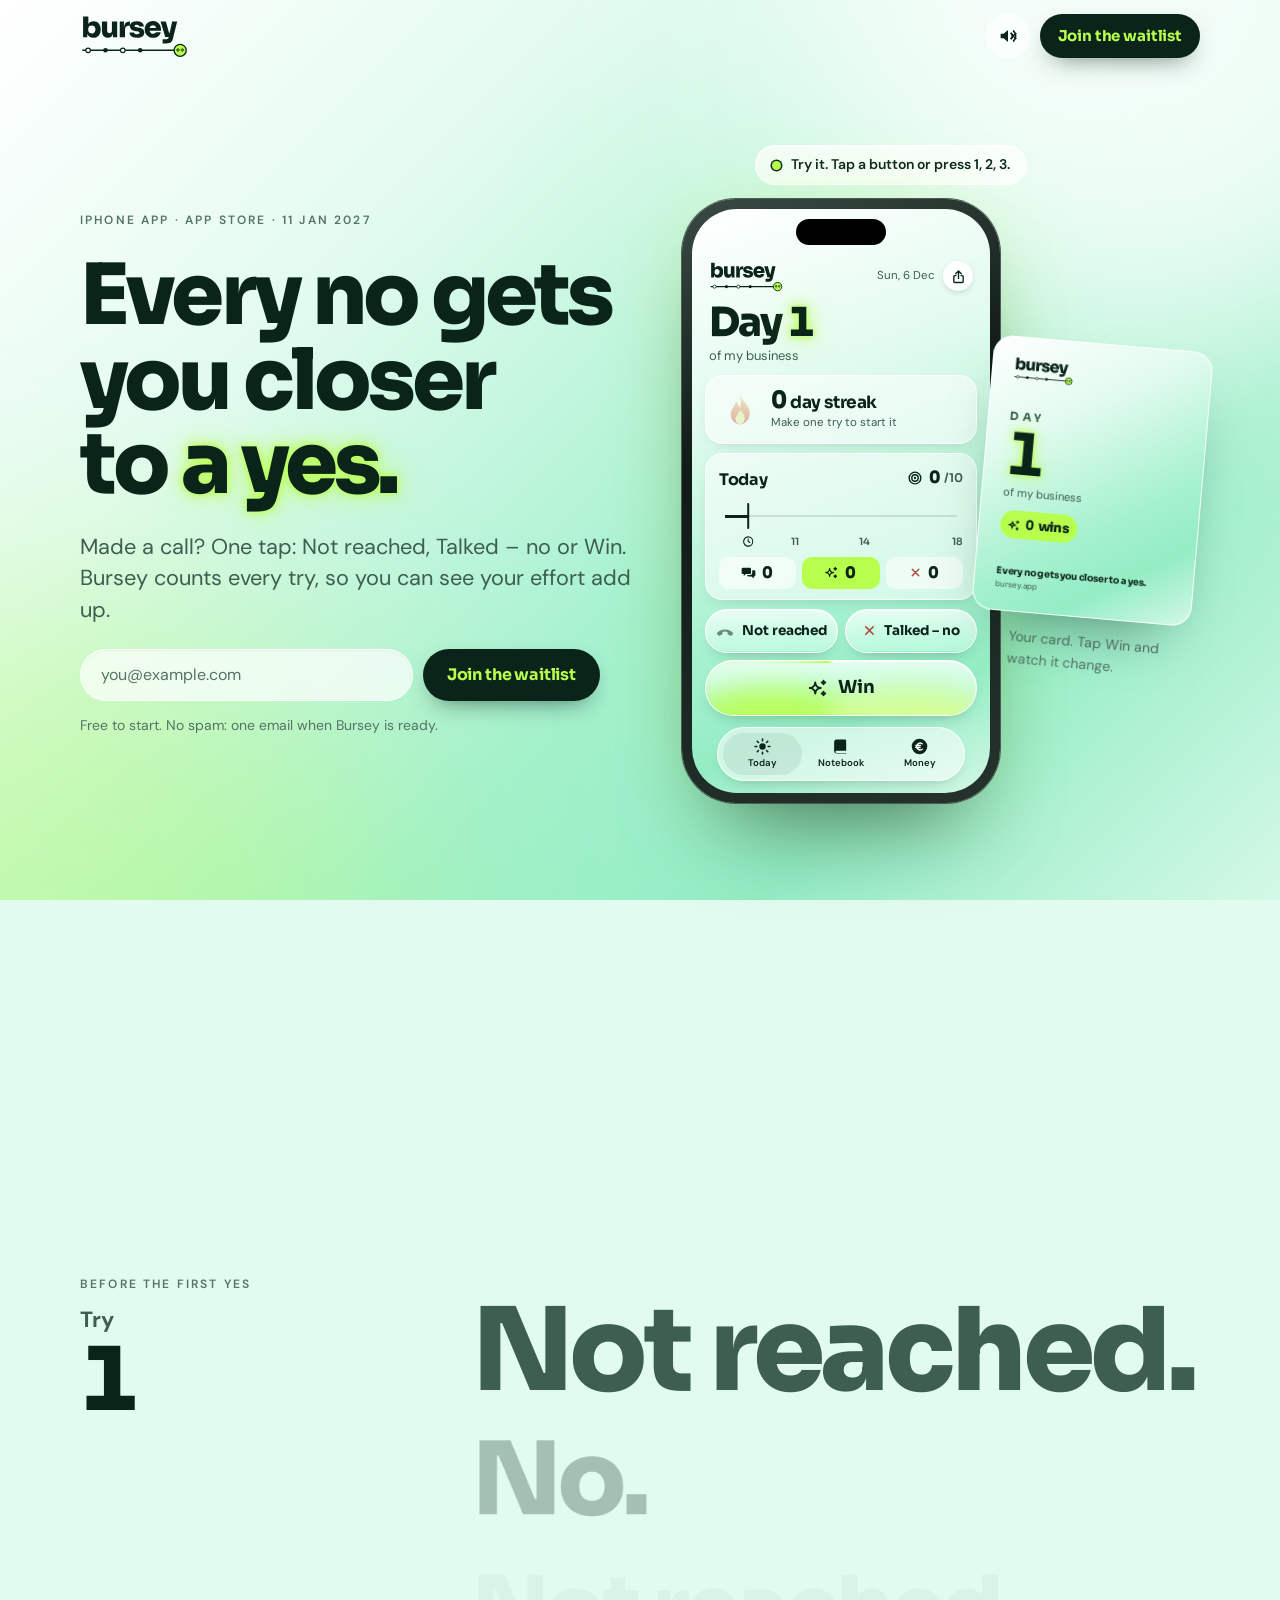
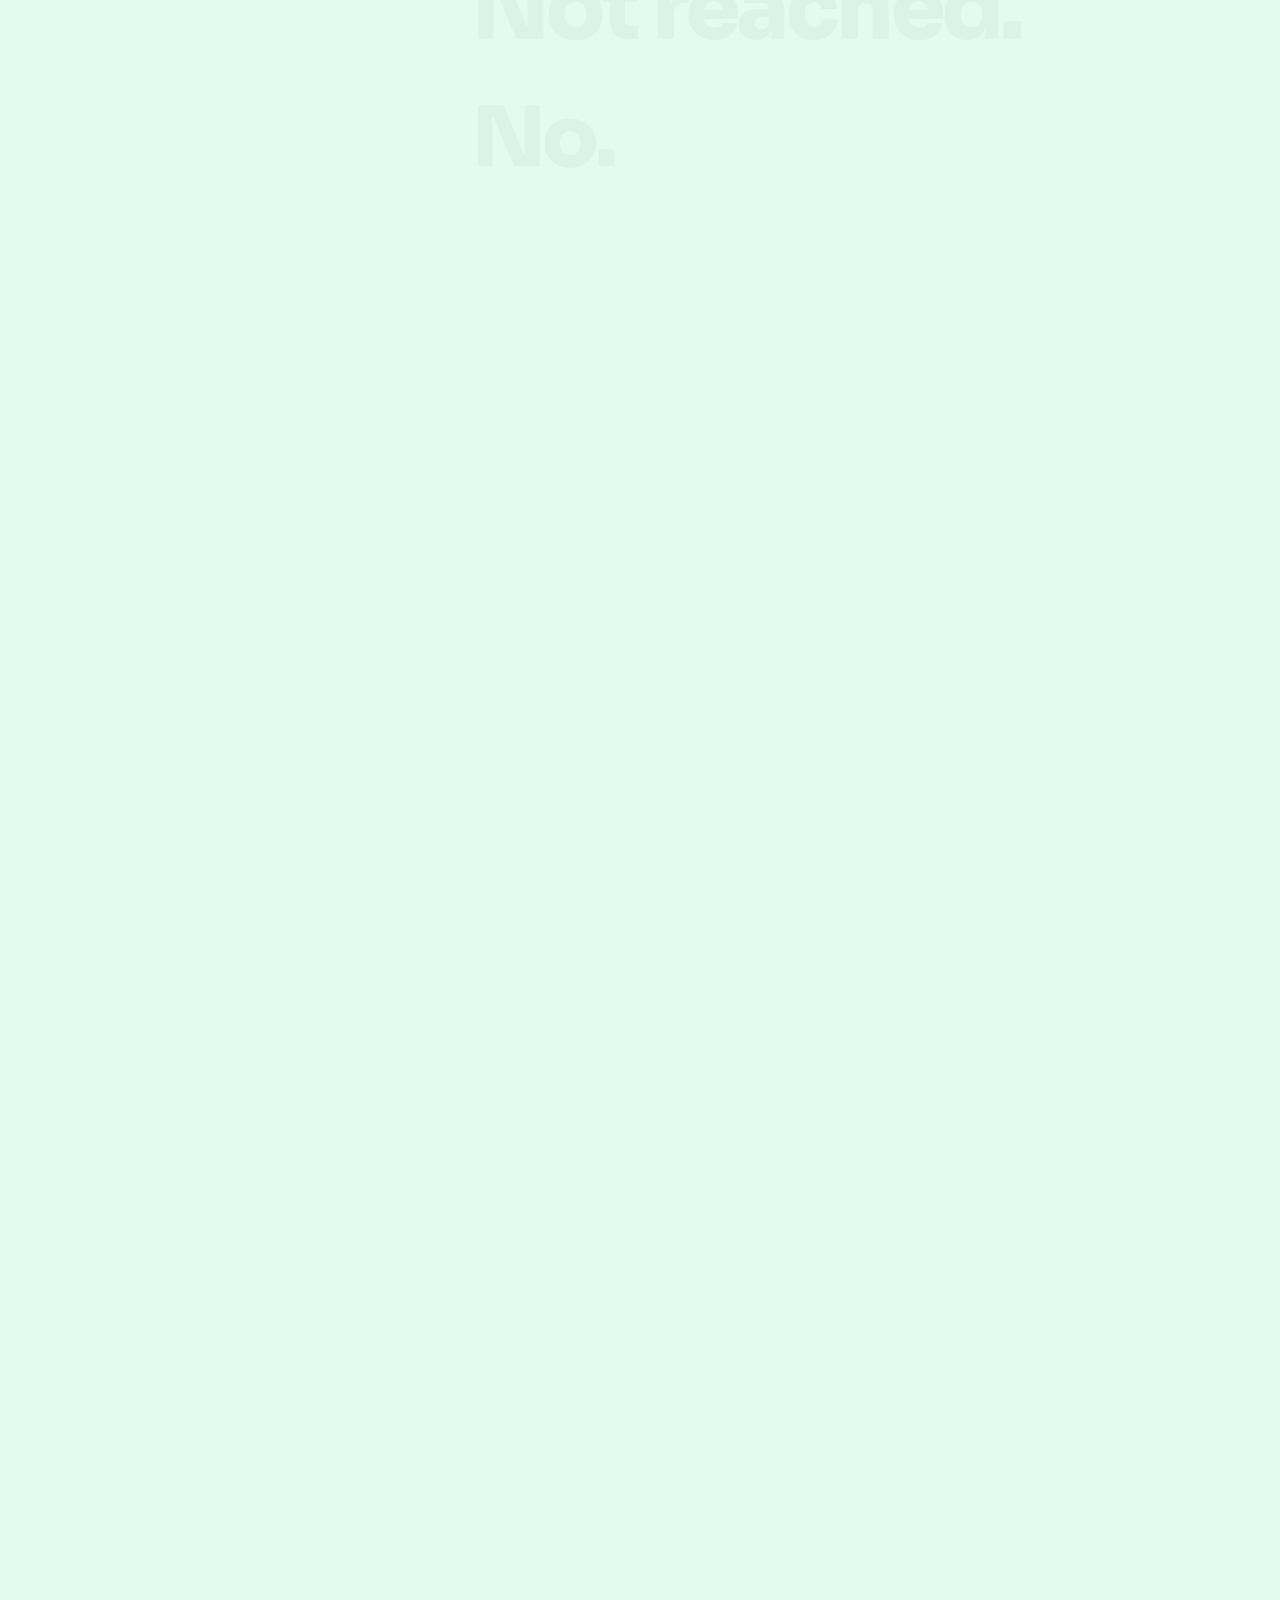
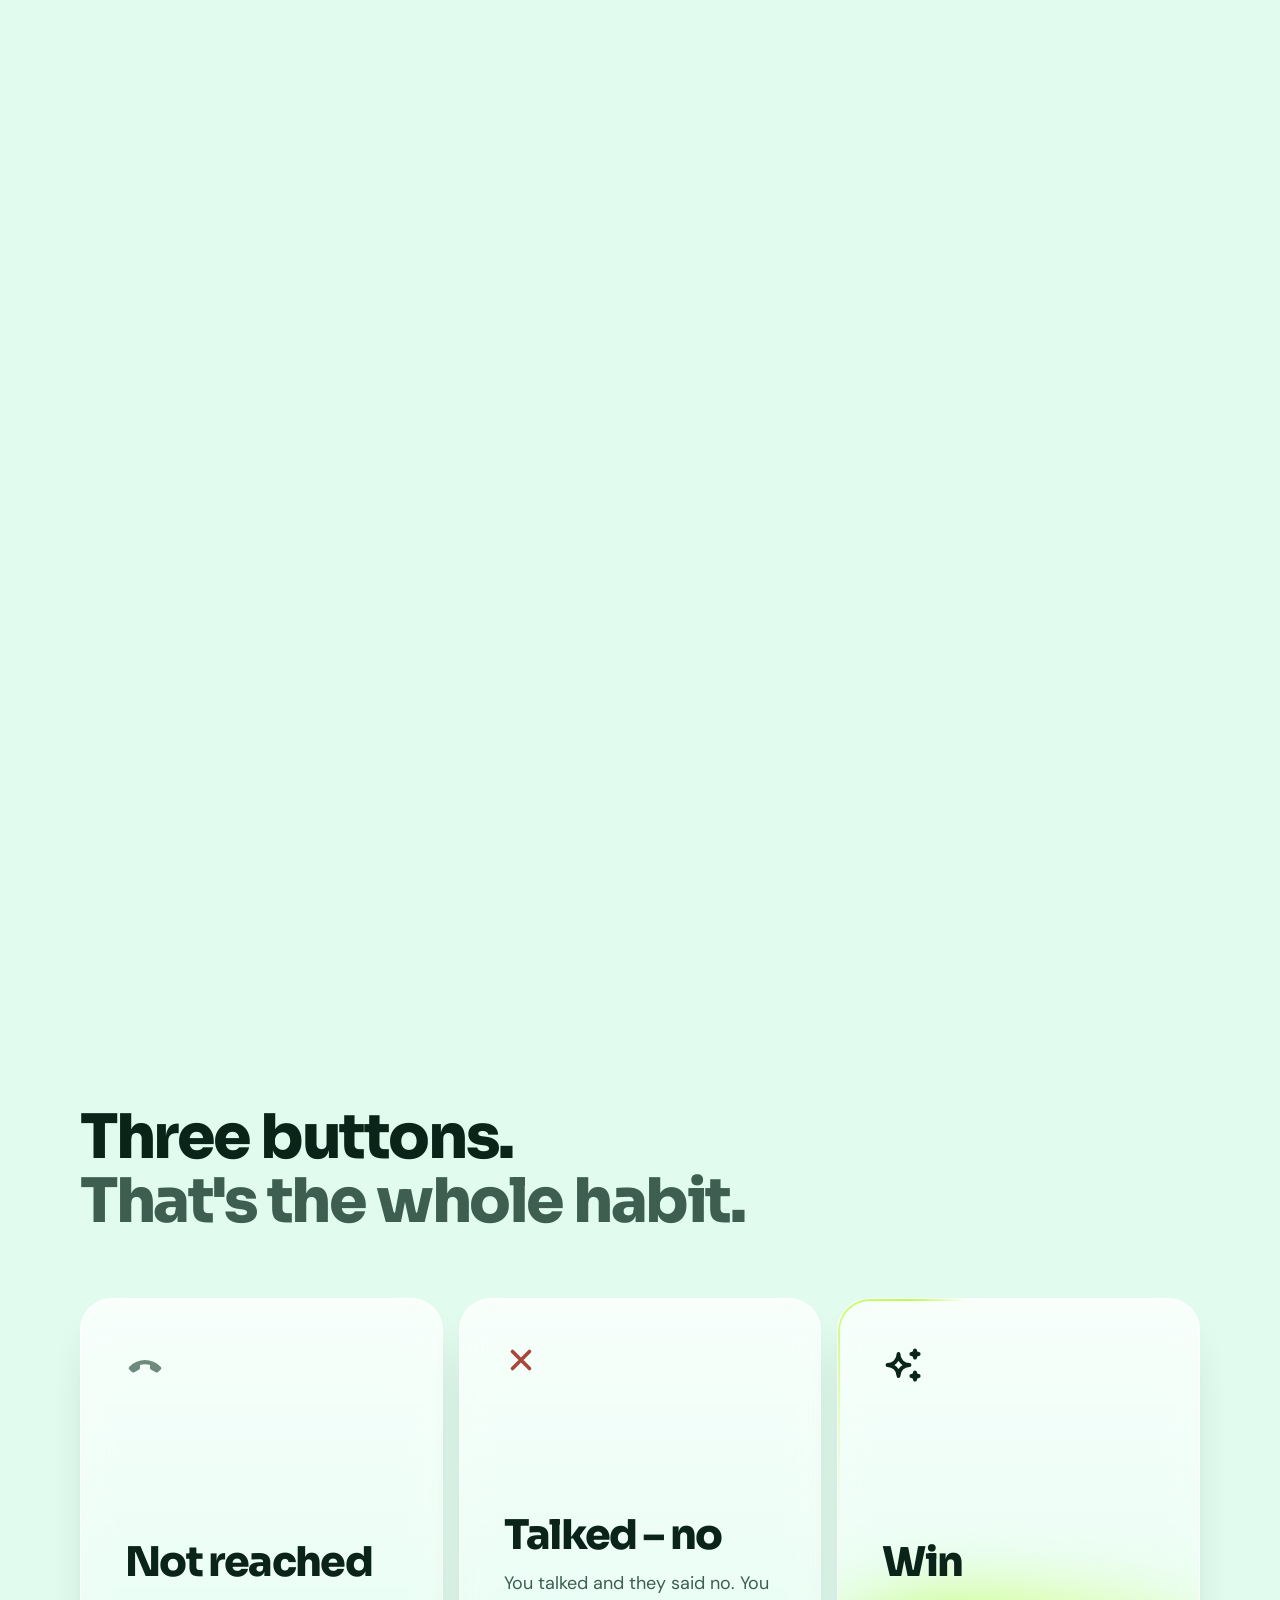
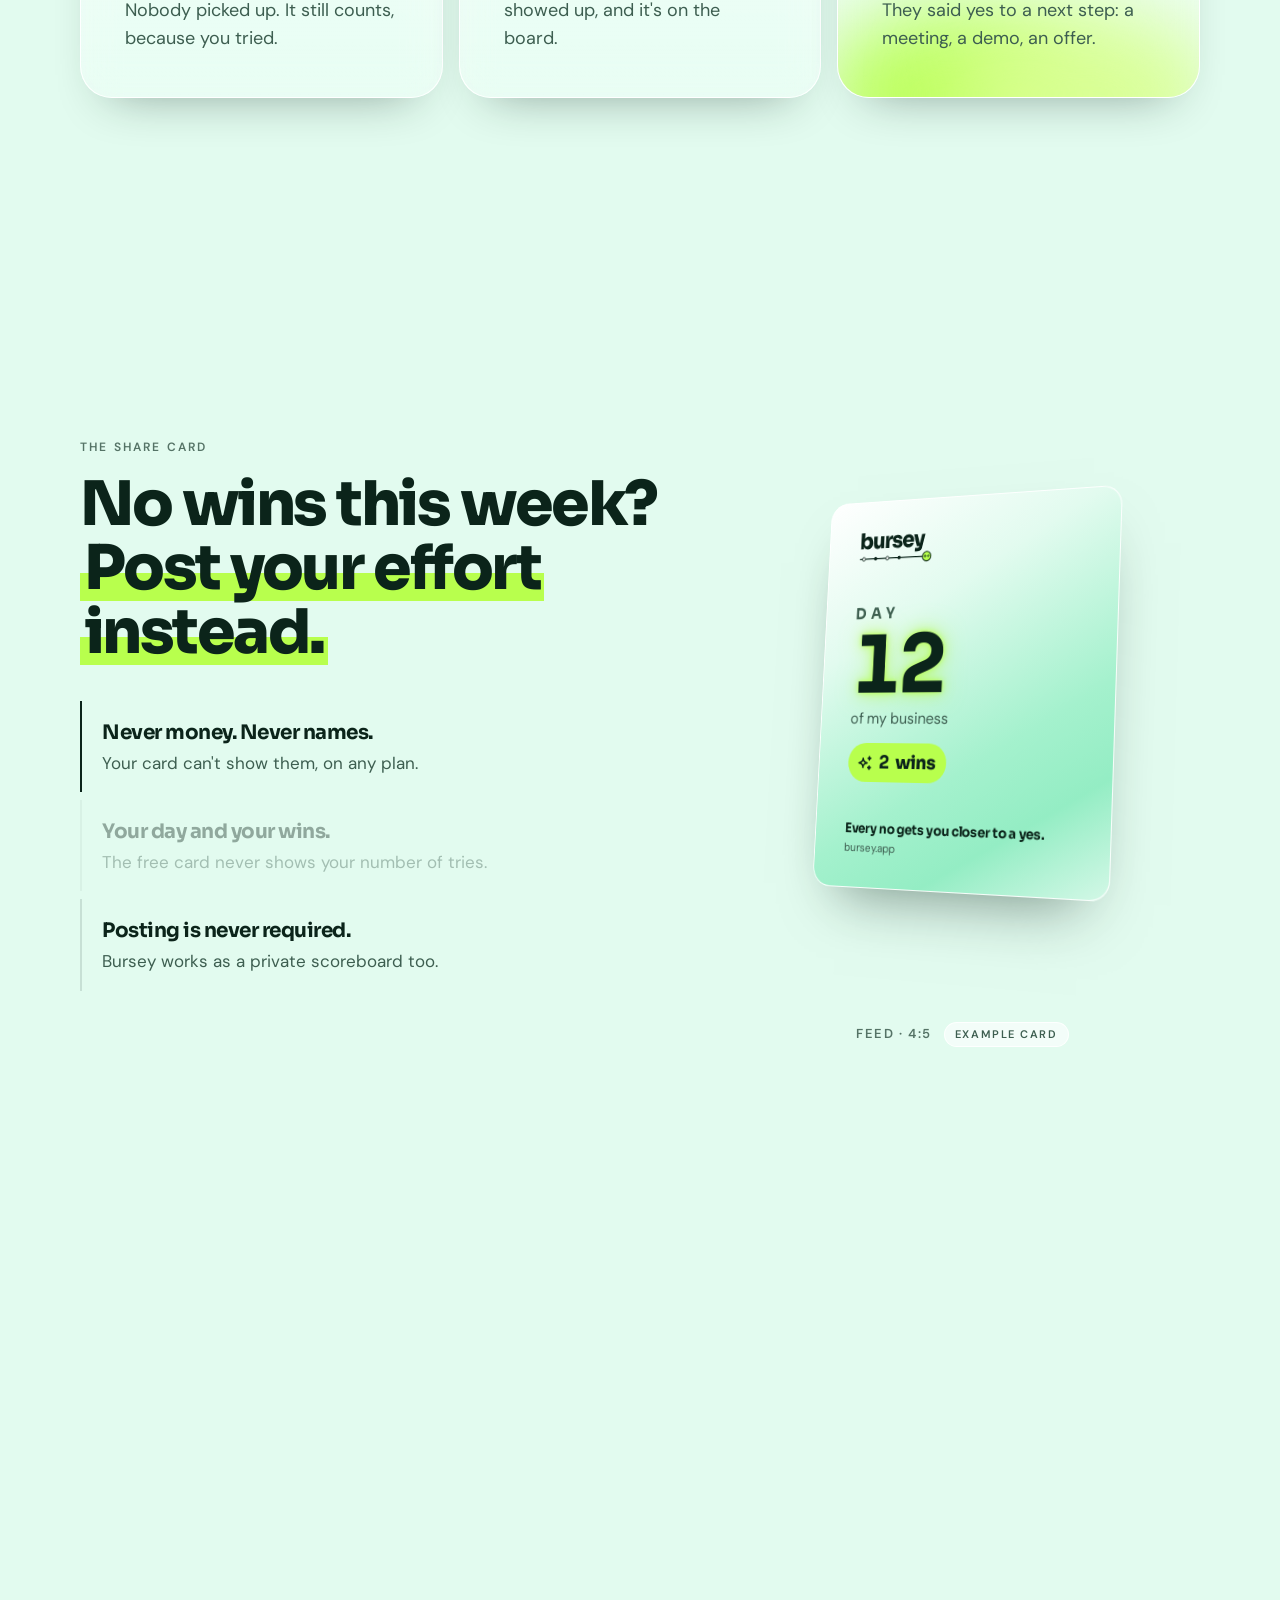
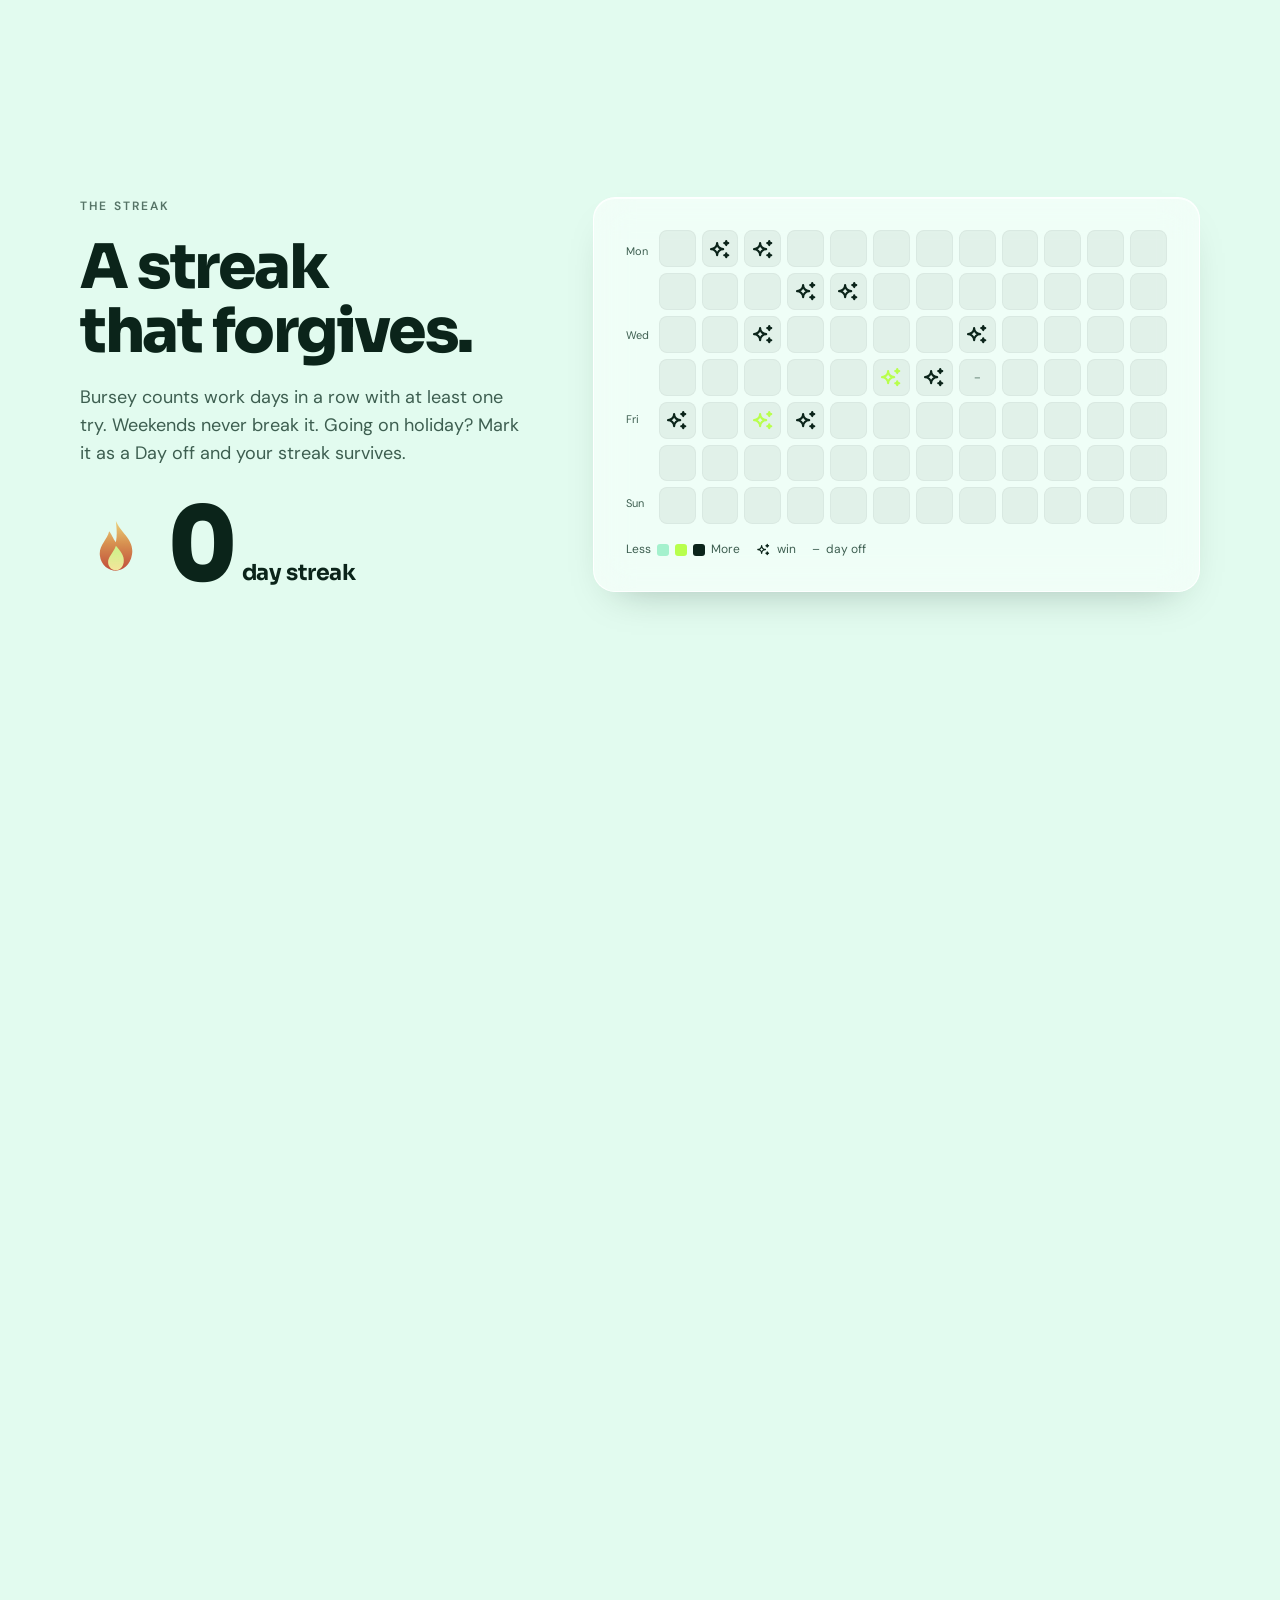
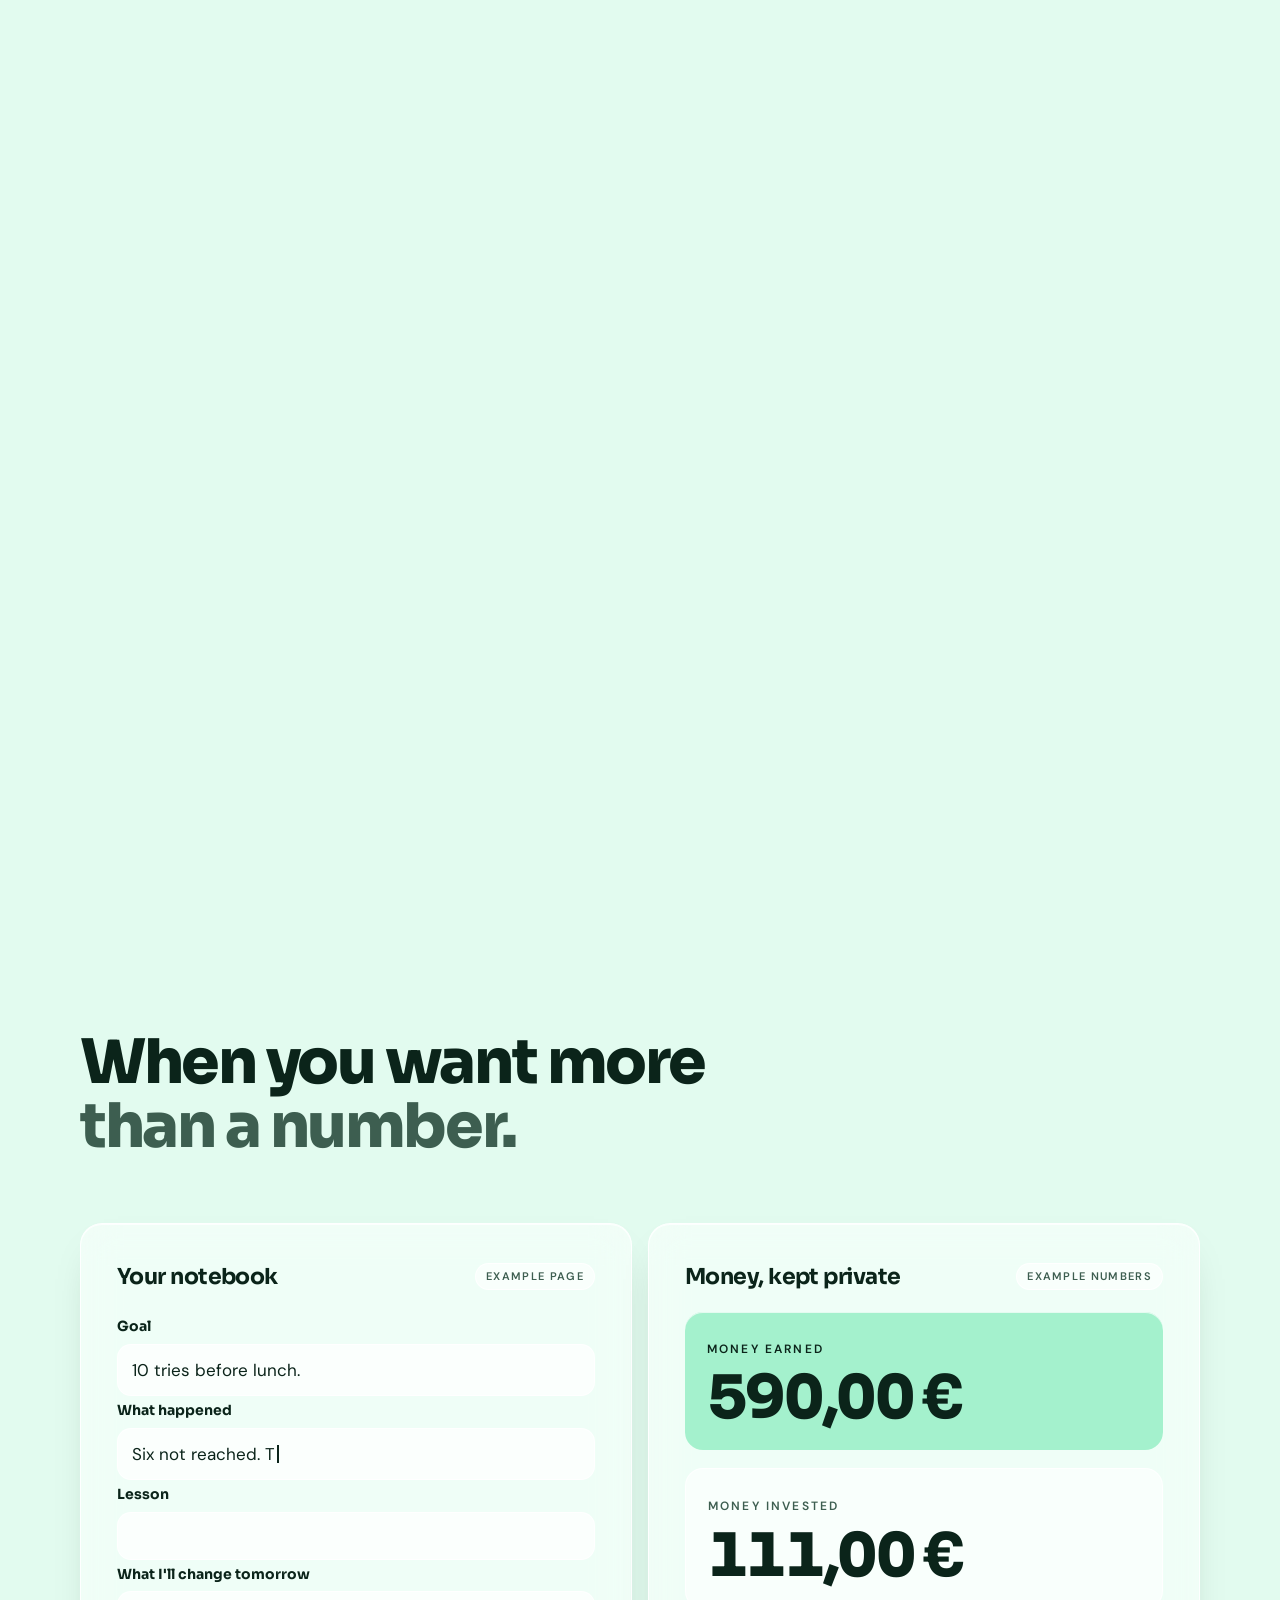
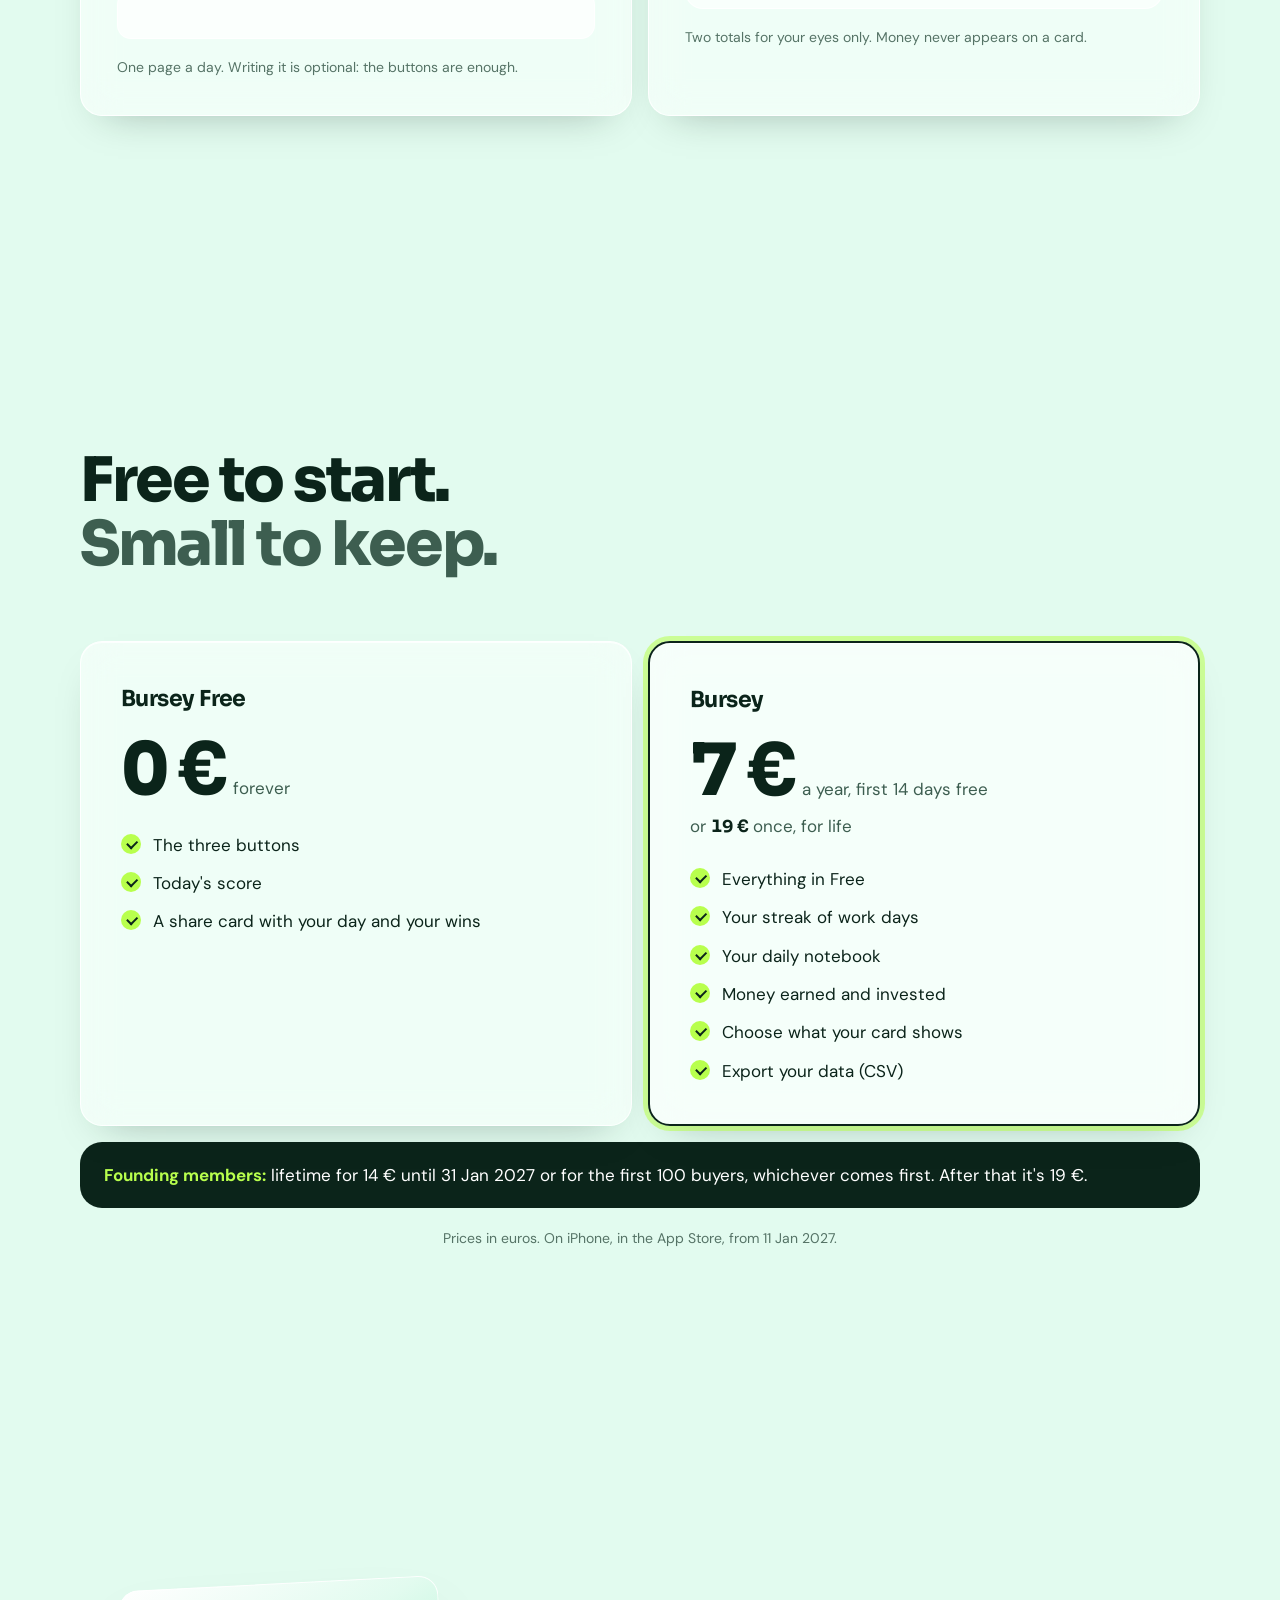
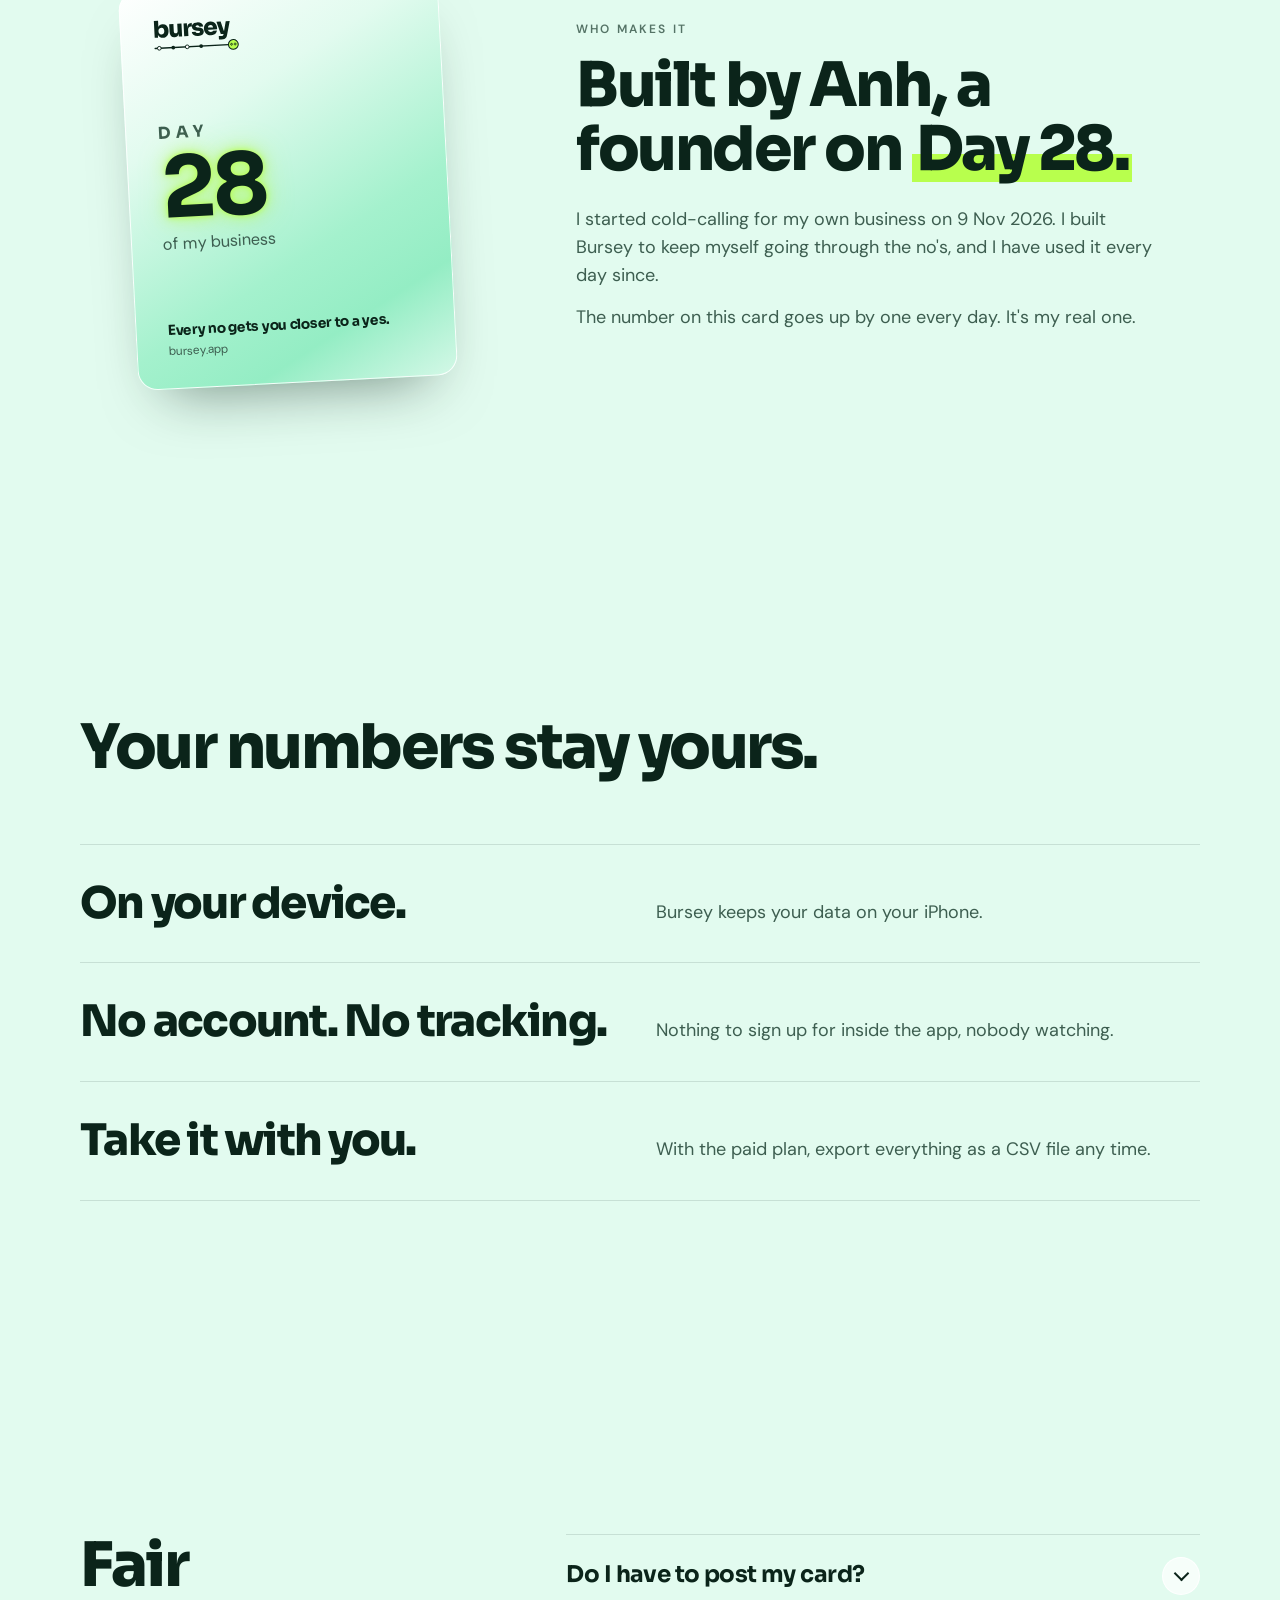
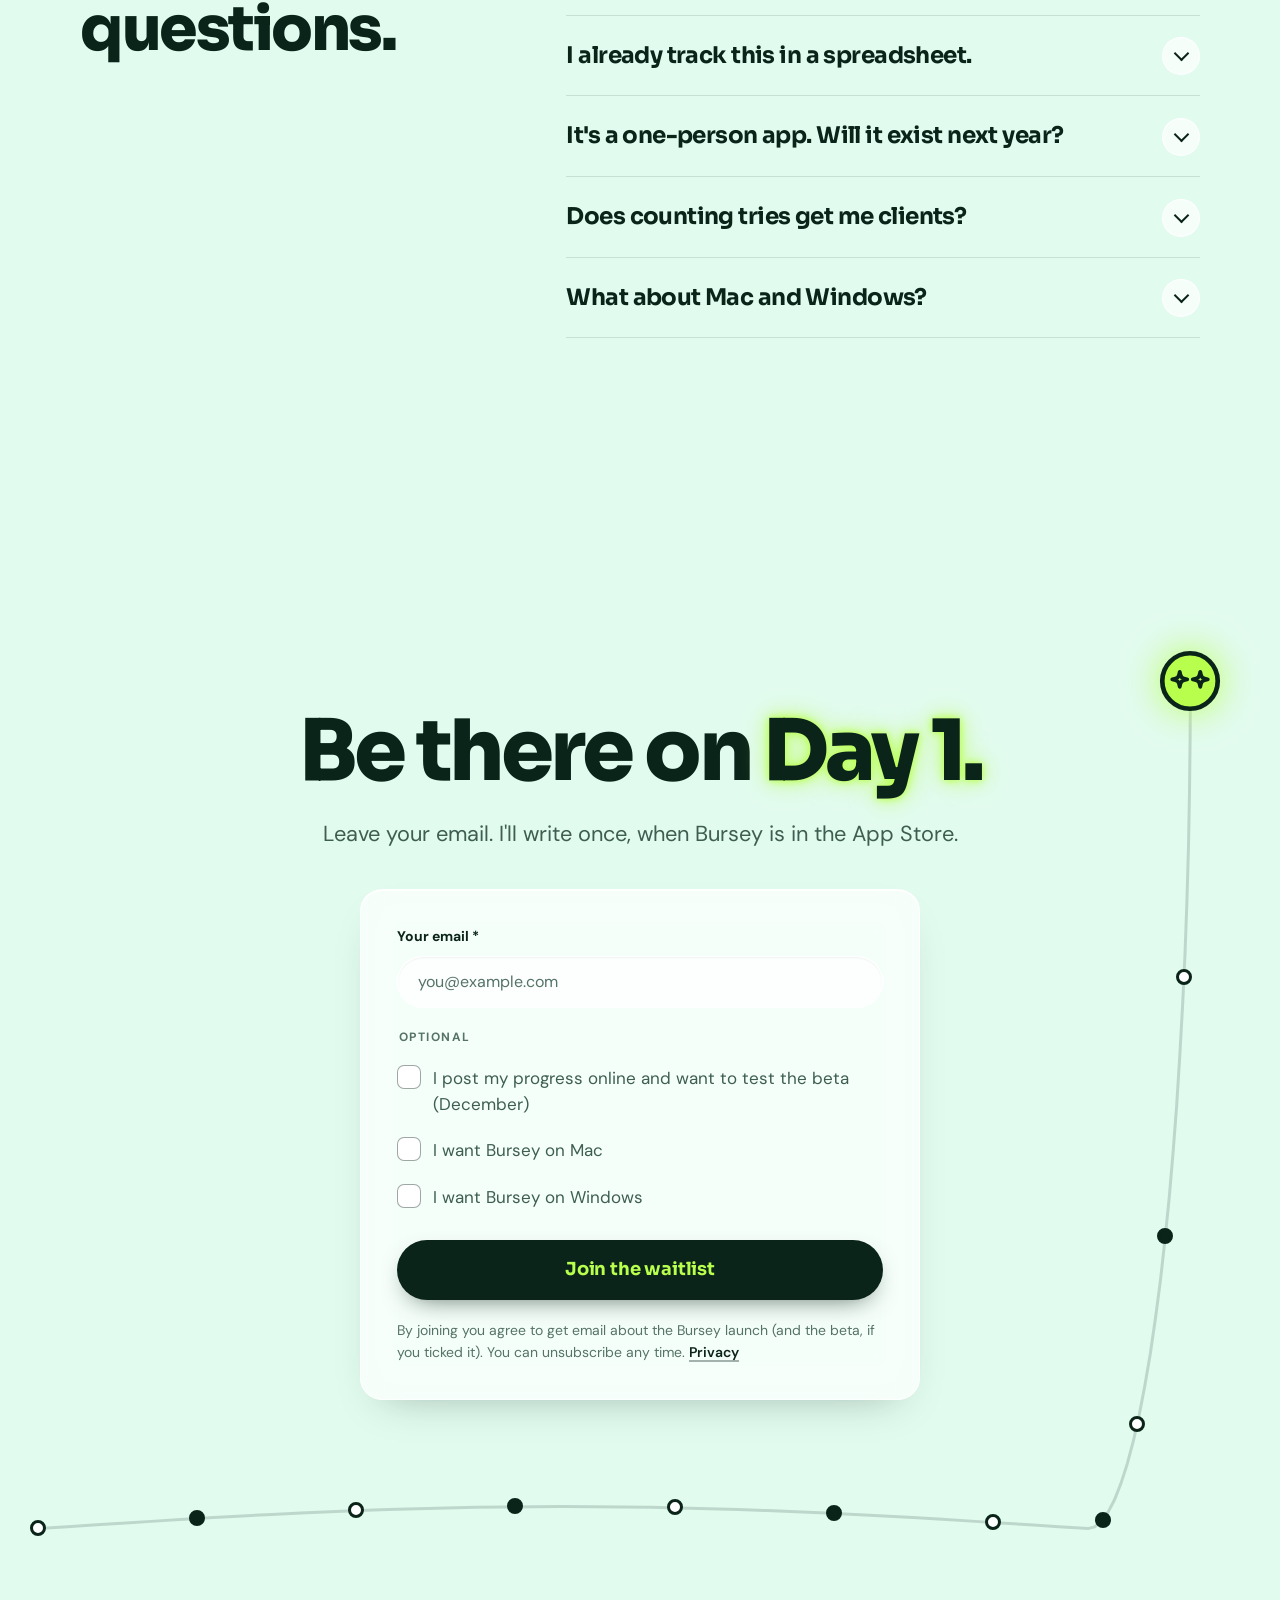
==== index.html @ b4ba8341 "Update site Co-Authored-By: Claude Opus 5.5 <noreply@anthropic.com>" ====
<!doctype html>
<html lang="en">
<head>
<meta charset="utf-8">
<meta name="robots" content="noindex">
<meta name="waitlist-mailto" content="anhjuniorle@gmail.com">
<meta name="viewport" content="width=device-width, initial-scale=1">
<title>Bursey: Every no gets you closer to a yes</title>
<meta name="description" content="Bursey is an iPhone app that counts every try. One tap after every call, email or DM: Not reached, No or Win. See your effort add up, and get a card worth posting.">
<meta name="theme-color" content="#E2FBEF">
<link rel="icon" type="image/svg+xml" href="img/icon-small-rounded.svg">
<link rel="apple-touch-icon" href="img/apple-touch-icon.png">
<link rel="preload" href="fonts/DMSans.ttf" as="font" type="font/ttf" crossorigin>
<link rel="preload" href="fonts/Sora.ttf" as="font" type="font/ttf" crossorigin>
<link rel="stylesheet" href="css/style.css">
</head>
<body>
<a class="skip" href="#main">Skip to content</a>

<div class="ambient" aria-hidden="true"><i class="ambient__violet"></i><i class="ambient__orange"></i></div>
<canvas id="confetti" aria-hidden="true"></canvas>

<svg width="0" height="0" style="position:absolute" aria-hidden="true">
  <defs>
    <symbol id="i-phone" viewBox="0 0 24 24"><path fill="currentColor" d="M2.6 14.2c5.2-5.3 13.6-5.3 18.8 0 .5.5.5 1.200 0 1.700l-1.500 1.500c-.4.4-1 .5-1.500.2l-2.700-1.500c-.4-.2-.7-.7-.7-1.200v-1.700a9.800 9.800 0 0 0-6 0v1.700c0 .5-.3 1-.7 1.200l-2.700 1.500c-.5.3-1.100.2-1.500-.2l-1.500-1.500c-.5-.5-.5-1.200 0-1.700z"/></symbol>
    <symbol id="i-x" viewBox="0 0 24 24"><path fill="none" stroke="currentColor" stroke-width="2.6" stroke-linecap="round" d="M6 6l12 12M18 6L6 18"/></symbol>
    <symbol id="i-star" viewBox="0 0 24 24"><path fill="currentColor" d="M12 2.200l2.900 6.300 6.900.8-5.100 4.700 1.400 6.800L12 17.400 5.900 20.800l1.400-6.800L2.200 9.300l6.900-.8z"/></symbol>
    <symbol id="i-sound" viewBox="0 0 24 24"><path fill="currentColor" d="M4 9.500h3.200L12 5.500v13l-4.800-4H4z"/><path class="waves" fill="none" stroke="currentColor" stroke-width="1.800" stroke-linecap="round" d="M15.500 9a4.200 4.200 0 0 1 0 6M18 6.500a7.700 7.700 0 0 1 0 11"/><path class="slash" fill="none" stroke="currentColor" stroke-width="1.800" stroke-linecap="round" d="M15.500 9.500l5 5M20.500 9.500l-5 5"/></symbol>
    <symbol id="i-sparkles" viewBox="0 0 24 24"><path fill="none" stroke="currentColor" stroke-width="2.1" stroke-linecap="round" stroke-linejoin="round" d="M3 12C6.314 12 9 9.314 9 6C9 9.314 11.686 12 15 12C11.686 12 9 14.686 9 18C9 14.686 6.314 12 3 12Z M16 6C17.105 6 18 5.105 18 4C18 5.105 18.895 6 20 6C18.895 6 18 6.895 18 8C18 6.895 17.105 6 16 6Z M16 18C17.105 18 18 17.105 18 16C18 17.105 18.895 18 20 18C18.895 18 18 18.895 18 20C18 18.895 17.105 18 16 18Z"/></symbol>
    <symbol id="i-sparkle1" viewBox="0 0 24 24"><path d="M3 12C7.97 12 12 7.97 12 3C12 7.97 16.03 12 21 12C16.03 12 12 16.03 12 21C12 16.03 7.97 12 3 12Z"/></symbol>
    <symbol id="i-chat" viewBox="0 0 24 24"><path fill="currentColor" d="M3 4.5h11a2 2 0 0 1 2 2v6a2 2 0 0 1-2 2H8l-3.600 3v-3H3a2 2 0 0 1-2-2v-6a2 2 0 0 1 2-2z"/><path fill="currentColor" d="M18 8.500h3a2 2 0 0 1 2 2v6a2 2 0 0 1-2 2h-.6v3l-3.600-3H12a2 2 0 0 1-2-2v-.5h4.500A3.500 3.500 0 0 0 18 12.500z"/></symbol>
    <symbol id="i-target" viewBox="0 0 24 24"><g fill="none" stroke="currentColor" stroke-width="2.4"><circle cx="12" cy="12" r="10"/><circle cx="12" cy="12" r="5.5"/></g><circle cx="12" cy="12" r="2" fill="currentColor"/></symbol>
    <symbol id="i-clock" viewBox="0 0 24 24"><g fill="none" stroke="currentColor" stroke-width="2.4" stroke-linecap="round"><circle cx="12" cy="12" r="10"/><path d="M12 6.500V12l3.500 2"/></g></symbol>
    <symbol id="i-share" viewBox="0 0 24 24"><g fill="none" stroke="currentColor" stroke-width="2.2" stroke-linecap="round" stroke-linejoin="round"><path d="M12 3v12M7.500 7.500 12 3l4.500 4.500"/><path d="M8 10.500H6a1.500 1.500 0 0 0-1.500 1.500v8A1.500 1.500 0 0 0 6 21.500h12a1.500 1.500 0 0 0 1.500-1.500v-8a1.500 1.500 0 0 0-1.500-1.500h-2"/></g></symbol>
    <symbol id="i-sun" viewBox="0 0 24 24"><circle cx="12" cy="12" r="4.500" fill="currentColor"/><g stroke="currentColor" stroke-width="2.2" stroke-linecap="round"><path d="M12 1.500v2.500M12 20v2.500M1.500 12H4M20 12h2.500M4.600 4.600l1.700 1.700M17.700 17.700l1.700 1.700M4.600 19.400l1.700-1.700M17.700 6.300l1.700-1.700"/></g></symbol>
    <symbol id="i-book" viewBox="0 0 24 24"><path fill="currentColor" d="M6 2h12.500A1.500 1.500 0 0 1 20 3.500V18H6.500a1.500 1.500 0 0 0 0 3H20v1H6.500A3.500 3.500 0 0 1 3 18.500v-13A3.500 3.500 0 0 1 6 2z"/></symbol>
    <symbol id="i-euro" viewBox="0 0 24 24"><circle cx="12" cy="12" r="11" fill="currentColor"/><path fill="none" stroke="#fff" stroke-width="2" stroke-linecap="round" d="M15.800 8.200a4.800 4.800 0 1 0 0 7.600M6.800 10.600h6.400M6.800 13.400h6"/></symbol>
    <linearGradient id="fire-outer" x1="0" y1="1" x2="0" y2="0"><stop offset="0" stop-color="#FF3D1F"/><stop offset=".55" stop-color="#FF8A1F"/><stop offset="1" stop-color="#FFD23F"/></linearGradient>
    <linearGradient id="fire-core" x1="0" y1="1" x2="0" y2="0"><stop offset="0" stop-color="#FFE66B"/><stop offset="1" stop-color="#B8FF4D"/></linearGradient>
    <path id="flame-outer" fill="url(#fire-outer)" d="M50 4C60 28 86 40 81 69C78 90 63 100 50 100C37 100 21 90 19 70C17 51 33 41 37 24C44 34 46 41 50 45C53 30 51 16 50 4Z"/>
    <path id="flame-core" fill="url(#fire-core)" d="M50 52C59 63 67 71 65 84C63 94 57 99 50 99C43 99 36 94 35 85C34 74 44 68 50 52Z"/>
  </defs>
</svg>

<header class="nav" id="nav">
  <div class="wrap nav__in">
    <a class="wordmark" href="#top"><img src="img/wordmark.svg" width="108" height="45" alt="Bursey, back to top"></a>
    <div class="nav__right">
      <button class="iconbtn" id="soundBtn" type="button" aria-pressed="true" aria-label="Sound on">
        <svg width="22" height="22" aria-hidden="true"><use href="#i-sound"/></svg>
      </button>
      <a class="btn btn--brand btn--sm" href="#waitlist">Join the waitlist</a>
    </div>
  </div>
</header>

<main id="main">

<!-- 1. HERO -->
<section class="hero" id="top">
  <div class="wrap hero__grid">
    <div class="hero__copy">
      <p class="eyebrow" data-glide>iPhone app · App Store · 11 Jan 2027</p>
      <h1 data-glide>Every no gets you closer to <span class="grad">a yes.</span></h1>
      <p class="lede" data-glide>Made a call? One tap: Not reached, Talked – no or Win. Bursey counts every try, so you can see your effort add up.</p>
      <form class="join join--inline" data-glide data-waitlist novalidate>
        <label class="sr" for="heroEmail">Your email</label>
        <input id="heroEmail" name="email" type="email" inputmode="email" autocomplete="email" placeholder="you@example.com" required>
        <input class="hp" type="text" name="company" tabindex="-1" autocomplete="off" aria-hidden="true">
        <button class="btn btn--brand" type="submit">Join the waitlist</button>
        <p class="join__msg" role="status" aria-live="polite"></p>
      </form>
      <p class="fine" data-glide>Free to start. No spam: one email when Bursey is ready.</p>
    </div>

    <div class="stage" data-glide>
      <p class="stage__hint" id="stageHint"><span class="dot"></span><span>Try it. Tap a button<span class="keys"> or press 1, 2, 3</span>.</span></p>

      <div class="phone" id="phone">
        <div class="phone__island" aria-hidden="true"></div>
        <div class="phone__screen">
          <div class="p-toast" id="toast" role="status" aria-live="polite" hidden>
            <span id="toastText">Counted: Win</span>
            <button type="button" class="p-toast__undo" id="undoBtn">Undo</button>
          </div>
          <div class="p-top">
            <img class="p-logo" src="img/wordmark.svg" width="78" height="33" alt="Bursey">
            <span class="p-date" id="pDate">Today</span>
            <span class="p-share" aria-hidden="true"><svg width="15" height="15"><use href="#i-share"/></svg></span>
          </div>

          <div class="p-dayline">
            <p class="p-day">Day <b class="p-day__n">1</b></p>
            <p class="p-sub">of my business</p>
          </div>

          <div class="p-card p-streak" id="pStreakCard">
            <span class="flame is-out" id="pFlame" aria-hidden="true">
              <i class="flame__glow"></i>
              <svg class="flame__fire" viewBox="0 0 100 104"><use href="#flame-outer"/><use href="#flame-core"/></svg>
            </span>
            <div>
              <p class="p-streak__big"><b id="pStreakN">0</b> <span id="pStreakWord">day streak</span></p>
              <p class="p-streak__best" id="pStreakBest">Make one try to start it</p>
            </div>
          </div>

          <div class="p-card p-today">
            <div class="p-today__head">
              <p class="p-today__title">Today</p>
              <p class="p-goal"><svg width="14" height="14" aria-hidden="true"><use href="#i-target"/></svg><b id="pCount">0</b><span>/10</span></p>
            </div>
            <div class="tl" id="timeline" aria-hidden="true">
              <i class="tl__track"></i><i class="tl__done" id="tlDone"></i>
              <i class="tl__now" id="tlNow"></i>
              <div class="tl__dots" id="tlDots"></div>
            </div>
            <div class="tl__hours" id="tlHours" aria-hidden="true"><span data-f="0">08</span><span data-f=".3">11</span><span data-f=".6">14</span><span data-f="1">18</span><span id="tlClock"><svg width="11" height="11"><use href="#i-clock"/></svg></span></div>
            <div class="chips">
              <span class="chip" title="Conversations"><svg width="15" height="15" aria-hidden="true"><use href="#i-chat"/></svg><b id="tTalks">0</b><span class="sr"> conversations</span></span>
              <span class="chip chip--win" title="Wins"><svg width="15" height="15" aria-hidden="true"><use href="#i-sparkles"/></svg><b id="tWins">0</b><span class="sr"> wins</span></span>
              <span class="chip chip--no" title="No's"><svg width="13" height="13" aria-hidden="true"><use href="#i-x"/></svg><b id="tLosses">0</b><span class="sr"> no's</span></span>
            </div>
          </div>


          <div class="p-btns">
            <button type="button" class="try try--nr" data-try="notReached"><svg width="20" height="20" aria-hidden="true"><use href="#i-phone"/></svg><span>Not reached</span></button>
            <button type="button" class="try try--no" data-try="loss"><svg width="15" height="15" aria-hidden="true"><use href="#i-x"/></svg><span>Talked – no</span></button>
            <button type="button" class="try try--win" data-try="win">
              <i class="win__blob win__blob--a" aria-hidden="true"></i><i class="win__blob win__blob--b" aria-hidden="true"></i>
              <i class="win__edge" aria-hidden="true"></i>
              <svg width="22" height="22" aria-hidden="true"><use href="#i-sparkles"/></svg><span>Win</span>
            </button>
          </div>

          <div class="p-tabs" aria-hidden="true">
            <span class="is-on"><svg width="17" height="17"><use href="#i-sun"/></svg>Today</span>
            <span><svg width="17" height="17"><use href="#i-book"/></svg>Notebook</span>
            <span><svg width="17" height="17"><use href="#i-euro"/></svg>Money</span>
          </div>
        </div>
      </div>

      <figure class="stage__card">
        <div class="share share--feed" id="heroCard">
          <img class="share__logo" src="img/wordmark.svg" width="120" height="50" alt="">
          <div class="share__body">
            <p class="share__lbl">Day</p>
            <p class="share__num"><b>1</b></p>
            <p class="share__sub">of my business</p>
            <p class="share__wins"><svg aria-hidden="true"><use href="#i-sparkles"/></svg><b id="cWins">0</b> <span id="cWinsLbl">wins</span></p>
          </div>
          <div class="share__foot"><p class="share__tag">Every no gets you closer to a yes.</p><p class="share__url">bursey.app</p></div>
        </div>
        <figcaption id="cardCap">Your card. Tap Win and watch it change.</figcaption>
      </figure>
      <p class="sr" id="live" role="status" aria-live="polite"></p>
    </div>
  </div>
</section>

<!-- 2. THE NO'S -->
<section class="nos" id="nos" aria-labelledby="nosH">
  <div class="nos__pin">
    <div class="wrap nos__in">
      <div class="nos__side">
        <p class="eyebrow">Before the first yes</p>
        <h2 id="nosH" class="sr">The no's before the first yes</h2>
        <p class="nos__count"><span>Try</span> <b id="nosNum">1</b></p>
      </div>
      <ol class="nos__list" id="nosList">
        <li>Not reached.</li><li>No.</li><li>Not reached.</li><li>No.</li><li>No.</li>
        <li>Not reached.</li><li>No.</li><li>Not reached.</li><li>No.</li><li>No.</li>
        <li>No.</li><li>Not reached.</li><li>No.</li><li>No.</li><li class="is-win"><span class="nos__win">Win.<svg class="nos__spark" aria-hidden="true"><use href="#i-sparkles"/></svg></span></li>
      </ol>
      <p class="nos__end" id="nosEnd">Most people stop somewhere in here.<br>Bursey shows you how far you have already come.</p>
    </div>
  </div>
</section>

<!-- 3. THREE BUTTONS -->
<section class="sec three" aria-labelledby="threeH">
  <div class="wrap">
    <h2 id="threeH" class="h2" data-glide>Three buttons.<br><span class="dim">That's the whole habit.</span></h2>
    <div class="three__grid">
      <article class="big big--nr" data-glide>
        <svg width="40" height="40" aria-hidden="true"><use href="#i-phone"/></svg>
        <h3>Not reached</h3>
        <p>Nobody picked up. It still counts, because you tried.</p>
      </article>
      <article class="big big--no" data-glide>
        <svg width="34" height="34" aria-hidden="true"><use href="#i-x"/></svg>
        <h3>Talked – no</h3>
        <p>You talked and they said no. You showed up, and it's on the board.</p>
      </article>
      <article class="big big--win" data-glide>
        <i class="win__blob win__blob--a" aria-hidden="true"></i><i class="win__blob win__blob--b" aria-hidden="true"></i><i class="win__edge" aria-hidden="true"></i>
        <svg width="44" height="44" aria-hidden="true"><use href="#i-sparkles"/></svg>
        <h3>Win</h3>
        <p>They said yes to a next step: a meeting, a demo, an offer.</p>
      </article>
    </div>
  </div>
</section>

<!-- 4. THE CARD -->
<section class="cardsec" id="card" aria-labelledby="cardH">
  <div class="cardsec__pin">
    <div class="wrap cardsec__in">
      <div class="cardsec__copy">
        <p class="eyebrow">The share card</p>
        <h2 id="cardH" class="h2">No wins this week?<br><span class="grad">Post your effort instead.</span></h2>
        <ul class="facts" id="facts">
          <li class="is-on"><b>Never money. Never names.</b><span>Your card can't show them, on any plan.</span></li>
          <li><b>Your day and your wins.</b><span>The free card never shows your number of tries.</span></li>
          <li><b>Posting is never required.</b><span>Bursey works as a private scoreboard too.</span></li>
        </ul>
      </div>
      <div class="flipwrap">
        <div class="flip" id="flip">
          <div class="flip__face flip__face--front">
            <div class="share share--feed">
              <img class="share__logo" src="img/wordmark.svg" width="120" height="50" alt="">
              <div class="share__body"><p class="share__lbl">Day</p><p class="share__num"><b>12</b></p><p class="share__sub">of my business</p><p class="share__wins"><svg aria-hidden="true"><use href="#i-sparkles"/></svg><b>2</b> wins</p></div>
              <div class="share__foot"><p class="share__tag">Every no gets you closer to a yes.</p><p class="share__url">bursey.app</p></div>
            </div>
          </div>
          <div class="flip__face flip__face--back">
            <div class="share share--story">
              <img class="share__logo" src="img/wordmark.svg" width="120" height="50" alt="">
              <div class="share__body"><p class="share__lbl">Day</p><p class="share__num"><b>12</b></p><p class="share__sub">of my business</p><p class="share__wins"><svg aria-hidden="true"><use href="#i-sparkles"/></svg><b>2</b> wins</p></div>
              <div class="share__foot"><p class="share__tag">Every no gets you closer to a yes.</p><p class="share__url">bursey.app</p></div>
            </div>
          </div>
        </div>
        <p class="flip__lbl"><span id="flipLbl">Feed · 4:5</span><span class="flip__ex">Example card</span></p>
      </div>
    </div>
  </div>
</section>

<!-- 5. STREAK -->
<section class="streak" id="streak" aria-labelledby="streakH">
  <div class="streak__pin">
    <div class="wrap streak__in">
      <div class="streak__copy">
        <p class="eyebrow">The streak</p>
        <h2 id="streakH" class="h2">A streak that forgives.</h2>
        <p class="body">Bursey counts work days in a row with at least one try. Weekends never break it. Going on holiday? Mark it as a Day off and your streak survives.</p>
        <p class="streak__num"><span class="flame flame--lg" aria-hidden="true"><i class="flame__glow"></i><svg class="flame__fire" viewBox="0 0 100 104"><use href="#flame-outer"/><use href="#flame-core"/></svg></span><b id="streakNum">0</b><span>day streak</span></p>
      </div>
      <div class="map card" aria-hidden="true">
        <div class="map__rows"><span>Mon</span><span></span><span>Wed</span><span></span><span>Fri</span><span></span><span>Sun</span></div>
        <div class="map__grid" id="mapGrid"></div>
        <p class="map__legend"><span>Less</span><i class="lv1"></i><i class="lv2"></i><i class="lv3"></i><span>More</span><svg class="dotwin" viewBox="0 0 24 24" aria-hidden="true"><use href="#i-sparkles"/></svg><span>win</span><em>–</em><span>day off</span></p>
      </div>
    </div>
  </div>
</section>

<!-- 6. THE REST -->
<section class="sec rest" aria-labelledby="restH">
  <div class="wrap">
    <h2 id="restH" class="h2" data-glide>When you want more<br><span class="dim">than a number.</span></h2>
    <div class="rest__grid">
      <article class="card note" data-glide id="note">
        <header><h3>Your notebook</h3><span class="tag">Example page</span></header>
        <dl>
          <dt>Goal</dt><dd data-type="10 tries before lunch."></dd>
          <dt>What happened</dt><dd data-type="Six not reached. Three no's. One demo booked."></dd>
          <dt>Lesson</dt><dd data-type="Calling before 10 works better than after lunch."></dd>
          <dt>What I'll change tomorrow</dt><dd data-type="Start at 9."></dd>
        </dl>
        <p class="fine">One page a day. Writing it is optional: the buttons are enough.</p>
      </article>
      <article class="card money" data-glide>
        <header><h3>Money, kept private</h3><span class="tag">Example numbers</span></header>
        <div class="money__row money__row--earned">
          <span class="lbl">Money earned</span>
          <b data-euro="590">0,00 €</b>
        </div>
        <div class="money__row money__row--invested">
          <span class="lbl">Money invested</span>
          <b data-euro="111">0,00 €</b>
        </div>
        <p class="fine">Two totals for your eyes only. Money never appears on a card.</p>
      </article>
    </div>
  </div>
</section>

<!-- 7. FREE AND PAID -->
<section class="sec plans" aria-labelledby="plansH">
  <div class="wrap">
    <h2 id="plansH" class="h2" data-glide>Free to start.<br><span class="dim">Small to keep.</span></h2>
    <div class="plans__grid">
      <article class="card plan" data-glide>
        <h3>Bursey Free</h3>
        <p class="plan__price"><b>0 €</b><span>forever</span></p>
        <ul>
          <li>The three buttons</li>
          <li>Today's score</li>
          <li>A share card with your day and your wins</li>
        </ul>
      </article>
      <article class="card plan plan--paid" data-glide>
        <h3>Bursey</h3>
        <p class="plan__price"><b>7 €</b><span>a year, first 14 days free</span></p>
        <p class="plan__or">or <b>19 €</b> once, for life</p>
        <ul>
          <li>Everything in Free</li>
          <li>Your streak of work days</li>
          <li>Your daily notebook</li>
          <li>Money earned and invested</li>
          <li>Choose what your card shows</li>
          <li>Export your data (CSV)</li>
        </ul>
      </article>
    </div>
    <p class="founding" data-glide><b>Founding members:</b> lifetime for 14 € until 31 Jan 2027 or for the first 100 buyers, whichever comes first. After that it's 19 €.</p>
    <p class="fine center" data-glide>Prices in euros. On iPhone, in the App Store, from 11 Jan 2027.</p>
  </div>
</section>

<!-- 8. FOUNDER -->
<section class="sec founder" aria-labelledby="founderH">
  <div class="wrap founder__grid">
    <div class="founder__card" data-glide>
      <div class="share share--feed" id="founderCard">
        <img class="share__logo" src="img/wordmark.svg" width="120" height="50" alt="">
        <div class="share__body">
          <p class="share__lbl">Day</p><p class="share__num"><b data-dayn>1</b></p><p class="share__sub">of my business</p>
          <p class="share__wins" id="founderWins" hidden><svg aria-hidden="true"><use href="#i-sparkles"/></svg><b></b> <span>wins</span></p>
        </div>
        <div class="share__foot"><p class="share__tag">Every no gets you closer to a yes.</p><p class="share__url">bursey.app</p></div>
      </div>
    </div>
    <div>
      <p class="eyebrow" data-glide>Who makes it</p>
      <h2 id="founderH" class="h2" data-glide>Built by Anh, a founder on <span class="grad">Day <span data-dayn>1</span>.</span></h2>
      <p class="body" data-glide>I started cold-calling for my own business on 9 Nov 2026. I built Bursey to keep myself going through the no's, and I have used it every day since.</p>
      <p class="body" data-glide>The number on this card goes up by one every day. It's my real one.</p>
      <p data-glide><a class="link" id="seriesLink" href="#" hidden>Watch “How many no's?”, my street interviews</a></p>
    </div>
  </div>
</section>

<!-- 9. PRIVATE -->
<section class="sec private" aria-labelledby="privH">
  <div class="wrap">
    <h2 id="privH" class="h2" data-glide>Your numbers stay yours.</h2>
    <ol class="rows">
      <li data-glide><b>On your device.</b><span>Bursey keeps your data on your iPhone.</span></li>
      <li data-glide><b>No account. No tracking.</b><span>Nothing to sign up for inside the app, nobody watching.</span></li>
      <li data-glide><b>Take it with you.</b><span>With the paid plan, export everything as a CSV file any time.</span></li>
    </ol>
  </div>
</section>

<!-- 10. QUESTIONS -->
<section class="sec faq" aria-labelledby="faqH">
  <div class="wrap faq__in">
    <h2 id="faqH" class="h2" data-glide>Fair questions.</h2>
    <div class="faq__list">
      <details data-glide><summary>Do I have to post my card?</summary><p>No. Posting is never required. Bursey works as a private scoreboard too.</p></details>
      <details data-glide><summary>I already track this in a spreadsheet.</summary><p>Then keep it. Bursey isn't a CRM and doesn't store your contacts. It is one tap per try, a streak and a card. And with the paid plan your data exports as a CSV file.</p></details>
      <details data-glide><summary>It's a one-person app. Will it exist next year?</summary><p>I can't promise the future. What I can say: your data lives on your device, the paid plan can export it, and I use Bursey myself every day.</p></details>
      <details data-glide><summary>Does counting tries get me clients?</summary><p>No app can promise that. Bursey shows you how much you really did, and helps you keep doing it on the days nothing lands.</p></details>
      <details data-glide><summary>What about Mac and Windows?</summary><p>iPhone comes first. Mac and Windows are planned as a download from this site, with no date yet. Tick the box below so I know you want it.</p></details>
    </div>
  </div>
</section>

<!-- 11. WAITLIST -->
<section class="waitlist" id="waitlist" aria-labelledby="waitH">
  <div class="steps" aria-hidden="true" id="steps"></div>
  <div class="wrap waitlist__in">
    <h2 id="waitH" class="h1" data-glide>Be there on <span class="grad">Day 1.</span></h2>
    <p class="lede center" data-glide>Leave your email. I'll write once, when Bursey is in the App Store.</p>
    <form class="join join--full card" data-glide data-waitlist novalidate>
      <div class="field">
        <label for="wlEmail">Your email <span aria-hidden="true">*</span></label>
        <input id="wlEmail" name="email" type="email" inputmode="email" autocomplete="email" placeholder="you@example.com" required aria-describedby="wlErr">
        <p class="field__err" id="wlErr" role="alert"></p>
      </div>
      <input class="hp" type="text" name="company" tabindex="-1" autocomplete="off" aria-hidden="true">
      <fieldset>
        <legend>Optional</legend>
        <label class="check"><input type="checkbox" name="beta"><span>I post my progress online and want to test the beta (December)</span></label>
        <label class="check"><input type="checkbox" name="mac"><span>I want Bursey on Mac</span></label>
        <label class="check"><input type="checkbox" name="windows"><span>I want Bursey on Windows</span></label>
      </fieldset>
      <button class="btn btn--brand btn--lg" type="submit">Join the waitlist</button>
      <p class="join__msg" role="status" aria-live="polite"></p>
      <p class="fine">By joining you agree to get email about the Bursey launch (and the beta, if you ticked it). You can unsubscribe any time. <a class="link" href="datenschutz.html">Privacy</a></p>
    </form>
  </div>
</section>

</main>

<footer class="foot">
  <div class="wrap foot__in">
    <img class="foot__mark" src="img/wordmark.svg" width="132" height="55" alt="">
    <p>Bursey. Built by Anh.</p>
    <nav aria-label="Legal"><a href="impressum.html">Impressum</a><a href="datenschutz.html">Privacy</a></nav>
  </div>
</footer>

<script src="js/vendor/gsap.min.js"></script>
<script src="js/vendor/ScrollTrigger.min.js"></script>
<script src="js/vendor/lenis.min.js"></script>
<script src="js/main.js"></script>
</body>
</html>
---- css/style.css ----
/* Bursey — bursey.app. "Mint fresh + Lime pop": colors and type come from the app (PhoneTheme.swift). */
@font-face {
  font-family: "DM Sans";
  src: url("../fonts/DMSans.ttf") format("truetype");
  font-weight: 100 1000;
  font-display: swap;
}
@font-face {
  font-family: "Sora";
  src: url("../fonts/Sora.ttf") format("truetype");
  font-weight: 100 800;
  font-display: swap;
}

:root {
  /* The app's tokens */
  --ink: #0B241A;          /* text, numbers, main buttons */
  --ink-2: #3D5E50;        /* second-line text (inkMuted), 6.5:1 on mint */
  --slate: #557366;        /* hints and small text (a touch darker than the app's inkFaint so it passes 4.5:1 on the web) */
  --faint: #6E8A7D;        /* icons only, never small text */
  --lime: #B8FF4D;         /* the pop: only a fill or glow under ink, never text on mint */
  --lime-2: #D9FF8F;
  --mint: #A4F1CD;
  --mint-pale: #E2FBEF;
  --brick: #A8483A;        /* only the small ✕ */
  --glass: rgba(255, 255, 255, .55);
  --glass-edge: rgba(255, 255, 255, .9);
  --line: rgba(11, 36, 26, .12);
  --bg: linear-gradient(135deg, #FFFFFF 0%, #E2FBEF 28%, #A4F1CD 58%, #94EDC4 76%, #D4F8E7 100%);
  --glow-lime: 0 0 6px rgba(184, 255, 77, .95), 0 0 14px rgba(184, 255, 77, .75), 0 0 28px rgba(184, 255, 77, .55);
  --shadow: 0 1px 0 rgba(255, 255, 255, .8) inset, 0 18px 40px -24px rgba(11, 36, 26, .35);

  /* Old names, pointed at the new palette until each section is redone (batches 2–4) */
  --night: #F3FDF8;
  --deep: #E9FBF2;
  --card: var(--glass);
  --border: var(--line);
  --violet: var(--ink);
  --violet-l: var(--ink);
  --magenta: var(--ink-2);
  --orange: var(--lime);
  --gold: var(--ink);
  --rose: var(--brick);
  --brand: var(--ink);

  --display: "Sora", "DM Sans", system-ui, sans-serif;
  --r: 22px;
  --gut: clamp(16px, 4vw, 40px);
  --spring: cubic-bezier(.2, .9, .25, 1.15);
  --out: cubic-bezier(.16, 1, .3, 1);
  --z-ambient: 0; --z-main: 1; --z-nav: 40; --z-confetti: 60;
}

* { box-sizing: border-box; }
html { background: #E2FBEF; -webkit-text-size-adjust: 100%; }
body {
  margin: 0; color: var(--ink); background: var(--bg) fixed; background-color: #E2FBEF;
  font: 400 17px/1.55 "DM Sans", system-ui, -apple-system, sans-serif;
  -webkit-font-smoothing: antialiased; overflow-x: clip;
}
h1, h2, h3, p, ol, ul, dl, dd, figure, fieldset { margin: 0; padding: 0; }
ol, ul { list-style: none; }
fieldset { border: 0; min-width: 0; }
button, input { font: inherit; color: inherit; }
button { cursor: pointer; touch-action: manipulation; }
a { color: inherit; }
:focus-visible { outline: 3px solid var(--ink); outline-offset: 3px; border-radius: 8px; }
.sr { position: absolute; width: 1px; height: 1px; overflow: hidden; clip-path: inset(50%); white-space: nowrap; }
.skip { position: fixed; left: 12px; top: -60px; z-index: 100; background: var(--ink); color: var(--lime); padding: 10px 16px; border-radius: 10px; font-weight: 700; }
.skip:focus { top: 12px; }
.hp { position: absolute; left: -9999px; width: 1px; height: 1px; opacity: 0; }

.wrap { width: min(1200px, 100%); margin-inline: auto; padding-inline: var(--gut); }
main { position: relative; z-index: var(--z-main); }
.center { text-align: center; }

/* ---------- Ambient light: two soft glows drifting over the mint, like the app's background */
.ambient { position: fixed; inset: 0; z-index: var(--z-ambient); overflow: hidden; pointer-events: none; }
.ambient i { position: absolute; border-radius: 50%; filter: blur(120px); will-change: transform; }
.ambient__violet { width: 60vmax; height: 60vmax; right: -20vmax; top: -30vmax; background: rgba(255, 255, 255, .85); animation: driftA 14s ease-in-out infinite alternate; }
.ambient__orange { width: 54vmax; height: 54vmax; left: -24vmax; bottom: -30vmax; background: rgba(184, 255, 77, .32); animation: driftB 14s ease-in-out infinite alternate; }
@keyframes driftA { to { transform: translate(-8vmax, 9vmax); } }
@keyframes driftB { to { transform: translate(8vmax, -9vmax); } }

#confetti { position: fixed; inset: 0; width: 100%; height: 100%; z-index: var(--z-confetti); pointer-events: none; }

/* ---------- Type: Sora for headlines and numbers, DM Sans for reading */
.grad { color: var(--ink); text-shadow: var(--glow-lime); }
/* In section headings the lime sits under the words like a marker (a long glow would smear) */
.h2 .grad { text-shadow: none; padding-inline: .06em; background: linear-gradient(transparent 56%, var(--lime) 56%, var(--lime) 92%, transparent 92%); -webkit-box-decoration-break: clone; box-decoration-break: clone; }
.dim { color: var(--ink-2); }
.eyebrow, .lbl { font-size: 12px; font-weight: 600; letter-spacing: .18em; text-transform: uppercase; color: var(--slate); }
h1, .h1 { font-family: var(--display); font-size: clamp(42px, 6.6vw, 92px); line-height: 1; letter-spacing: -.045em; font-weight: 800; text-wrap: balance; }
.h2 { font-family: var(--display); font-size: clamp(34px, 4.8vw, 66px); line-height: 1.04; letter-spacing: -.04em; font-weight: 800; text-wrap: balance; }
h3 { font-family: var(--display); font-size: 22px; letter-spacing: -.025em; font-weight: 700; }
b, .num { font-variant-numeric: tabular-nums; }
.lede { font-size: clamp(18px, 1.7vw, 22px); line-height: 1.45; color: var(--ink-2); max-width: 34em; }
.lede.center { margin-inline: auto; }
.body { font-size: 18px; color: var(--ink-2); max-width: 32em; }
.fine { font-size: 14px; color: var(--slate); }
.link { color: var(--ink); font-weight: 600; text-decoration-thickness: 2px; text-decoration-color: rgba(11, 36, 26, .35); text-underline-offset: 3px; }
.link:hover { text-decoration-color: var(--ink); }
.tag { font-size: 11px; font-weight: 600; letter-spacing: .12em; text-transform: uppercase; color: var(--ink-2); background: rgba(255, 255, 255, .6); border: 1px solid var(--glass-edge); border-radius: 99px; padding: 4px 10px; white-space: nowrap; }

.card { background: var(--glass); border: 1px solid var(--glass-edge); border-radius: var(--r); box-shadow: var(--shadow); -webkit-backdrop-filter: blur(18px) saturate(1.3); backdrop-filter: blur(18px) saturate(1.3); }
.sec { padding-block: clamp(88px, 13vw, 180px); }
.sec .h2 { margin-bottom: clamp(36px, 5vw, 64px); }

/* ---------- Buttons: dark ink with lime text, like "Share card" in the app */
.btn {
  display: inline-flex; align-items: center; justify-content: center; gap: 8px;
  min-height: 52px; padding: 0 24px; border: 0; border-radius: 99px;
  font-family: var(--display); font-weight: 700; font-size: 16px; letter-spacing: -.01em; text-decoration: none; white-space: nowrap;
  transition: transform .35s var(--spring), box-shadow .35s var(--out), filter .2s;
}
.btn--brand { background: var(--ink); color: var(--lime); box-shadow: 0 10px 26px -12px rgba(11, 36, 26, .7); }
.btn--brand:hover { transform: translateY(-2px) scale(1.015); box-shadow: 0 14px 30px -10px rgba(11, 36, 26, .6), 0 0 0 4px rgba(184, 255, 77, .45); }
.btn:active { transform: scale(.97); transition-duration: .08s; }
.btn[disabled] { opacity: .5; cursor: progress; transform: none; }
.btn--sm { min-height: 44px; padding: 0 18px; font-size: 15px; }
.btn--lg { min-height: 60px; font-size: 18px; width: 100%; }
.iconbtn { width: 44px; height: 44px; display: grid; place-items: center; background: rgba(255, 255, 255, .6); border: 1px solid var(--glass-edge); border-radius: 50%; color: var(--ink); transition: background .2s, transform .3s var(--spring); }
.iconbtn:hover { background: #fff; transform: scale(1.05); }
.iconbtn .slash { display: none; }
.iconbtn[aria-pressed="false"] .waves { display: none; }
.iconbtn[aria-pressed="false"] .slash { display: block; }

/* ---------- Brand marks (the new logo files from bursey/brand) */
.wordmark { display: block; line-height: 0; }
.wordmark img { display: block; width: 108px; height: auto; }
.ringmark { display: inline-block; width: 26px; aspect-ratio: 1; background: url("../img/symbol.svg") center / contain no-repeat; flex: none; }
.ringmark--lg { width: 64px; }

/* ---------- Nav */
.nav { position: fixed; inset: 0 0 auto 0; z-index: var(--z-nav); transition: background .4s, border-color .4s, backdrop-filter .4s; border-bottom: 1px solid transparent; }
.nav.is-stuck { background: rgba(243, 253, 248, .72); -webkit-backdrop-filter: blur(18px) saturate(1.4); backdrop-filter: blur(18px) saturate(1.4); border-color: rgba(11, 36, 26, .08); }
.nav__in { display: flex; align-items: center; justify-content: space-between; height: 72px; }
.nav__right { display: flex; align-items: center; gap: 10px; }

/* ---------- Hero */
.hero { padding: 120px 0 80px; min-height: 100svh; display: grid; align-items: center; }
.hero__grid { display: grid; gap: 56px; grid-template-columns: 1fr; }
.hero__copy > * + * { margin-top: 24px; }
.hero__copy .fine { margin-top: 14px; }

.join--inline { display: flex; flex-wrap: wrap; gap: 10px; max-width: 520px; }
.join--inline input[type="email"] { flex: 1 1 220px; }
.join input[type="email"] {
  min-height: 52px; padding: 0 20px; border-radius: 99px; width: 100%;
  background: rgba(255, 255, 255, .7); border: 1px solid var(--glass-edge); color: var(--ink); font-size: 16px;
  box-shadow: 0 1px 2px rgba(11, 36, 26, .06) inset;
  transition: border-color .2s, background .2s, box-shadow .2s;
}
.join input[type="email"]::placeholder { color: var(--slate); }
.join input[type="email"]:focus { outline: none; background: #fff; border-color: var(--ink); box-shadow: 0 0 0 4px rgba(184, 255, 77, .55); }
.join input[aria-invalid="true"] { border-color: var(--brick); }
.join__msg { flex-basis: 100%; font-size: 15px; min-height: 0; }
.join__msg:empty { display: none; }
.join__msg.is-ok { color: var(--ink); font-weight: 600; }
.join__msg.is-err { color: var(--brick); }

.stage { position: relative; display: grid; justify-items: center; gap: 24px; }
.stage__hint { display: inline-flex; align-items: center; gap: 10px; font-size: 14px; font-weight: 600; color: var(--ink); padding: 8px 16px; border: 1px solid var(--glass-edge); border-radius: 99px; background: rgba(255, 255, 255, .7); box-shadow: var(--shadow); }
.stage__hint .dot { width: 9px; height: 9px; border-radius: 50%; background: var(--lime); box-shadow: 0 0 0 1.5px var(--ink); animation: pulse 1.8s ease-in-out infinite; }
.stage__hint .keys { display: none; }
@keyframes pulse { 0%, 100% { transform: scale(1); } 50% { transform: scale(1.35); } }
.stage__card { width: min(250px, 66vw); }
.stage__card figcaption { margin-top: 14px; text-align: center; font-size: 14px; color: var(--slate); }
@media (min-width: 1024px) { .stage__card figcaption { text-align: left; padding-left: 40px; } }
.stage__hint { transition: opacity .4s; }
.stage__hint.is-done { opacity: 0; pointer-events: none; }

/* ---------- iPhone: the app's new Today screen */
.phone {
  position: relative; width: min(330px, 100%); border-radius: 54px; padding: 10px;
  background: linear-gradient(160deg, #3a4a43, #101a16 38%, #26332d);
  box-shadow: 0 0 0 1px #4d5d55, 0 50px 90px -40px rgba(11, 36, 26, .65), 0 0 90px -20px rgba(184, 255, 77, .35);
}
.phone__island { position: absolute; top: 20px; left: 50%; width: 90px; height: 26px; margin-left: -45px; border-radius: 20px; background: #000; z-index: 3; }
.phone__screen {
  position: relative; border-radius: 45px; overflow: hidden;
  background: linear-gradient(160deg, #FFFFFF 0%, #E2FBEF 30%, #A4F1CD 66%, #94EDC4 82%, #D4F8E7 100%);
  padding: 50px 13px 12px; display: grid; gap: 9px;
}
.p-top { display: flex; align-items: center; gap: 8px; padding: 2px 4px 0; }
.p-logo { width: 74px; height: auto; display: block; }
.p-date { margin-left: auto; font-size: 11.5px; color: var(--ink-2); }
.p-share { width: 30px; height: 30px; border-radius: 50%; background: rgba(255, 255, 255, .85); display: grid; place-items: center; color: var(--ink); box-shadow: 0 2px 6px -2px rgba(11, 36, 26, .25); }
.p-dayline { padding: 2px 4px 0; }
.p-day { font-family: var(--display); font-weight: 800; font-size: 40px; letter-spacing: -.045em; line-height: 1; }
.p-day__n { font-weight: 800; text-shadow: var(--glow-lime); display: inline-block; }
.p-sub { font-size: 13px; color: var(--ink-2); margin-top: 3px; }

.p-card { background: rgba(255, 255, 255, .55); border: 1px solid rgba(255, 255, 255, .9); border-radius: 18px; padding: 11px 13px; box-shadow: 0 6px 18px -12px rgba(11, 36, 26, .35); }
.p-streak { display: flex; align-items: center; gap: 10px; }
.p-streak__big { font-family: var(--display); font-weight: 700; font-size: 17px; letter-spacing: -.025em; line-height: 1.1; }
.p-streak__big b { font-size: 24px; font-weight: 800; display: inline-block; }
.p-streak__best { font-size: 11.5px; color: var(--ink-2); margin-top: 1px; }

/* The streak flame: fire colors with a lime core, standing on a lime-to-mint glow (StreakFlame.swift) */
.flame { position: relative; width: 42px; height: 42px; flex: none; display: grid; place-items: center; }
.flame__glow { position: absolute; inset: -4px; border-radius: 50%; background: radial-gradient(circle, #B8FF4D 0%, rgba(184, 255, 77, .55) 45%, rgba(164, 241, 205, 0) 72%); opacity: .85; transition: transform .5s var(--spring), opacity .4s; }
.flame__fire { position: relative; width: 72%; height: 80%; transform-origin: 50% 100%; animation: flicker 1.6s ease-in-out infinite; }
.flame__fire use:last-child { transform-origin: 50% 100%; transform-box: fill-box; animation: flickerCore .95s ease-in-out infinite; }
.flame.is-out .flame__glow { opacity: 0; }
.flame.is-out .flame__fire { opacity: .42; filter: grayscale(.4); animation: none; }
.flame.is-boost .flame__glow { transform: scale(1.18); opacity: 1; }
@keyframes flicker { 0%, 100% { transform: scale(1, 1); } 30% { transform: scale(1.025, .965); } 65% { transform: scale(.98, 1.035); } }
@keyframes flickerCore { 0%, 100% { transform: scale(1, 1); } 50% { transform: scale(1.03, 1.06); } }

.p-today { padding-bottom: 10px; }
.p-today__head { display: flex; align-items: baseline; justify-content: space-between; }
.p-today__title { font-family: var(--display); font-weight: 700; font-size: 16px; letter-spacing: -.02em; }
.p-goal { display: flex; align-items: center; gap: 4px; font-family: var(--display); }
.p-goal svg { align-self: center; }
.p-goal b { font-size: 17px; font-weight: 800; min-width: 1.1ch; text-align: right; display: inline-block; }
.p-goal span { font-size: 12px; color: var(--ink-2); font-weight: 600; }

/* The day timeline: one dot per try, ink line up to "now" */
.tl { position: relative; height: 34px; margin: 6px 6px 0; }
.tl__track, .tl__done { position: absolute; left: 0; top: 50%; height: 2.5px; margin-top: -1.25px; border-radius: 2px; }
.tl__track { right: 0; background: rgba(11, 36, 26, .12); }
.tl__done { width: 100%; background: var(--ink); transform-origin: 0 50%; transform: scaleX(var(--now, .1)); transition: transform .6s var(--out); }
.tl__now { position: absolute; top: 4px; bottom: 4px; width: 2.5px; margin-left: -1.25px; left: 0; background: var(--ink); border-radius: 2px; transform: translateX(var(--nowx, 0px)); transition: transform .6s var(--out); }
.tl__dots { position: absolute; inset: 0; }
.dot-try { position: absolute; top: 50%; left: 0; width: 20px; height: 20px; margin: -10px 0 0 -10px; border-radius: 50%; display: grid; place-items: center; transform: translateX(var(--x)); }
.dot-try > i { position: absolute; inset: 0; border-radius: 50%; animation: dotIn .55s var(--spring) both; }
.dot-try svg { position: relative; animation: dotIn .55s var(--spring) both; }
.dot-try--nr > i { background: #fff; box-shadow: 0 0 0 1.5px rgba(11, 36, 26, .18); }
.dot-try--nr svg { color: var(--faint); }
.dot-try--no > i { background: #2E4A3E; box-shadow: 0 0 0 1.5px rgba(255, 255, 255, .9); }
.dot-try--no svg { color: #fff; }
.dot-try--win { width: 28px; height: 28px; margin: -14px 0 0 -14px; z-index: 2; }
.dot-try--win > i { background: var(--lime); box-shadow: 0 0 0 4px rgba(184, 255, 77, .45), 0 0 14px rgba(184, 255, 77, .9); }
.dot-try--win svg { color: var(--ink); }
@keyframes dotIn { from { transform: scale(0); } }
.tl__hours { position: relative; height: 14px; margin: 2px 6px 0; font-family: var(--display); font-size: 10px; font-weight: 600; color: var(--ink-2); }
.tl__hours span { position: absolute; top: 0; left: 0; line-height: 14px; transform: translateX(var(--x, 0px)) translateX(-50%); transition: opacity .3s; }
.tl__hours span.is-hidden { opacity: 0; }
.tl__hours #tlClock { display: grid; place-items: center; height: 14px; color: var(--ink); transition: transform .6s var(--out); }

.chips { display: grid; grid-template-columns: repeat(3, 1fr); gap: 6px; margin-top: 8px; }
.chip { display: flex; align-items: center; justify-content: center; gap: 6px; height: 32px; border-radius: 10px; background: rgba(255, 255, 255, .6); font-family: var(--display); }
.chip b { font-size: 16px; font-weight: 800; display: inline-block; min-width: 1ch; }
.chip--win { background: var(--lime); }
.chip--no svg { color: var(--brick); }

/* "Counted: Win · Undo" toast */
.p-toast { position: absolute; left: 13px; right: 13px; top: 50px; z-index: 4; box-shadow: 0 10px 22px -10px rgba(11, 36, 26, .6); display: flex; align-items: center; justify-content: space-between; gap: 8px; padding: 4px 4px 4px 14px; border-radius: 99px; background: var(--ink); color: #fff; font-size: 12.5px; font-weight: 600; animation: toastIn .35s var(--spring) both; }
.p-toast[hidden] { display: none; }
.p-toast__undo { min-height: 30px; padding: 0 14px; border: 0; border-radius: 99px; background: var(--lime); color: var(--ink); font-family: var(--display); font-weight: 700; font-size: 12.5px; }
@keyframes toastIn { from { opacity: 0; transform: translateY(-10px) scale(.96); } }

/* The three try buttons: clear Liquid Glass; Win is taller with lime moving inside and a light circling its edge */
.p-btns { position: relative; display: grid; grid-template-columns: 1fr 1fr; gap: 7px; }
.try {
  position: relative; display: flex; align-items: center; justify-content: center; gap: 7px;
  min-height: 44px; padding: 0 8px; border-radius: 99px;
  border: 1px solid rgba(255, 255, 255, .95);
  background: linear-gradient(180deg, rgba(255, 255, 255, .78), rgba(255, 255, 255, .38));
  box-shadow: 0 1px 0 #fff inset, 0 -1px 0 rgba(11, 36, 26, .05) inset, 0 8px 18px -12px rgba(11, 36, 26, .45);
  -webkit-backdrop-filter: blur(14px) saturate(1.5); backdrop-filter: blur(14px) saturate(1.5);
  font-family: var(--display); font-weight: 700; font-size: 13.5px; letter-spacing: -.01em; color: var(--ink);
  transition: transform .3s var(--spring), box-shadow .3s;
}
.try--nr svg { color: var(--faint); }
.try--no svg { color: var(--brick); }
.try--win { grid-column: 1 / -1; min-height: 56px; font-size: 18px; gap: 9px; overflow: hidden; isolation: isolate; }
.try--win > svg, .try--win > span { position: relative; z-index: 2; }
.win__blob { position: absolute; bottom: -34px; width: 62%; height: 62px; border-radius: 50%; filter: blur(14px); z-index: 0; pointer-events: none; }
.win__blob--a { left: -6%; background: rgba(184, 255, 77, .9); animation: blobA 6s ease-in-out infinite alternate; }
.win__blob--b { right: -6%; background: rgba(217, 255, 143, .9); animation: blobB 7.5s ease-in-out infinite alternate; }
@keyframes blobA { to { transform: translateX(78%); } }
@keyframes blobB { to { transform: translateX(-74%); } }
.try--win::after { content: ""; position: absolute; inset: 0; border-radius: inherit; background: var(--lime); opacity: 0; z-index: 1; transition: opacity .5s ease-out; }
.try--win.is-fill::after { opacity: .9; transition-duration: .08s; }
.win__edge { position: absolute; inset: 0; border-radius: inherit; padding: 2px; z-index: 3; pointer-events: none;
  -webkit-mask: linear-gradient(#000 0 0) content-box exclude, linear-gradient(#000 0 0); mask: linear-gradient(#000 0 0) content-box exclude, linear-gradient(#000 0 0);
  -webkit-mask-composite: xor; }
.win__edge::before { content: ""; position: absolute; left: 50%; top: 50%; width: 140%; aspect-ratio: 1; margin: -70% 0 0 -70%;
  background: conic-gradient(from 0deg, transparent 0 72%, rgba(184, 255, 77, .2) 80%, #B8FF4D 92%, #fff 96%, transparent 98%);
  animation: orbit 4s linear infinite; }
.try--win.is-fill .win__edge::before { animation-duration: .6s; }
@keyframes orbit { to { transform: rotate(1turn); } }
.try:hover { transform: translateY(-2px); box-shadow: 0 1px 0 #fff inset, 0 12px 22px -12px rgba(11, 36, 26, .5); }
.try:active, .try.is-press { transform: scale(.95); transition-duration: .08s; }
.try--win.is-fill > svg { animation: twinkle .5s var(--spring); }
@keyframes twinkle { 40% { transform: scale(1.35) rotate(-12deg); } }

.p-tabs { display: grid; grid-template-columns: repeat(3, 1fr); margin: 2px 12px 0; padding: 5px; border-radius: 99px; background: rgba(255, 255, 255, .55); border: 1px solid rgba(255, 255, 255, .95); box-shadow: 0 8px 18px -12px rgba(11, 36, 26, .4); }
.p-tabs span { display: grid; justify-items: center; gap: 1px; padding: 5px 0 4px; border-radius: 99px; font-size: 9.5px; font-weight: 600; color: var(--ink); }
.p-tabs span.is-on { background: rgba(11, 36, 26, .07); }

/* ---------- Share card (the app's new mint card, PhoneShareCard.swift) */
.share {
  position: relative; display: flex; flex-direction: column; justify-content: space-between;
  aspect-ratio: 4 / 5; width: 100%; padding: 9% 10% 9%; border-radius: 20px; isolation: isolate; overflow: hidden;
  background: linear-gradient(150deg, #FFFFFF 0%, #E2FBEF 30%, #A4F1CD 64%, #94EDC4 80%, #D4F8E7 100%);
  box-shadow: 0 0 0 1px rgba(255, 255, 255, .9) inset, 0 30px 60px -30px rgba(11, 36, 26, .55);
  container-type: inline-size; color: var(--ink);
}
.share--story { aspect-ratio: 9 / 16; padding-block: 14% 12%; }
.share__logo { width: 34cqw; height: auto; display: block; }
.share__lbl { font-family: var(--display); font-weight: 700; font-size: 6.4cqw; letter-spacing: .32em; text-transform: uppercase; color: var(--ink-2); }
.share__num { font-family: var(--display); font-weight: 800; font-size: 33cqw; line-height: .95; letter-spacing: -.05em; margin-top: 1cqw; }
.share__num b { display: inline-block; text-shadow: 0 0 2cqw rgba(184, 255, 77, .95), 0 0 5cqw rgba(184, 255, 77, .7), 0 0 10cqw rgba(184, 255, 77, .5); }
.share__sub { font-size: 6.4cqw; color: var(--ink-2); margin-top: 1cqw; }
.share__wins { display: inline-flex; align-items: center; gap: 2.4cqw; margin-top: 5cqw; padding: 2.2cqw 5cqw 2.2cqw 4cqw; border-radius: 99px; background: var(--lime); font-family: var(--display); font-weight: 800; font-size: 7.4cqw; letter-spacing: -.02em; }
.share__wins svg { width: 7.6cqw; height: 7.6cqw; }
.share__wins b { display: inline-block; }
.share__wins[hidden] { display: none; }
.share__tag { font-family: var(--display); font-weight: 700; font-size: 5.4cqw; letter-spacing: -.02em; line-height: 1.2; }
.share__url { font-size: 4.6cqw; color: var(--ink-2); margin-top: 1cqw; }

/* ---------- 2. The no's (default: a plain list; .is-pinned turns it into the scroll stage) */
.nos { padding-block: clamp(88px, 13vw, 180px); }
.nos__in { display: grid; gap: 28px; }
.nos__count { font-size: 18px; font-weight: 700; color: var(--ink-2); margin-top: 10px; }
.nos__count b { font-variant-numeric: tabular-nums; color: var(--ink); }
.nos__list { font-family: var(--display); font-size: clamp(30px, 8vw, 44px); font-weight: 800; letter-spacing: -.04em; line-height: 1.12; color: var(--slate); }
.nos__list li.is-win { color: var(--ink); }
.nos__win { display: inline-flex; align-items: center; gap: .18em; text-shadow: var(--glow-lime); }
.nos__spark { width: .62em; height: .62em; color: var(--ink); filter: drop-shadow(0 0 6px rgba(184, 255, 77, .95)); }
.nos.is-pinned .nos__list li:not(.is-win) { color: var(--ink-2); }
.nos__end { font-size: clamp(20px, 2.4vw, 30px); line-height: 1.3; letter-spacing: -.02em; font-weight: 600; max-width: 26em; text-wrap: balance; }
.nos:not(.is-pinned) .nos__count { display: none; }
.nos:not(.is-pinned) .nos__end br { display: none; }

.nos.is-pinned { padding: 0; }
.nos.is-pinned .nos__pin { height: 100vh; overflow: hidden; display: grid; align-items: center; }
.nos.is-pinned .nos__in { position: relative; height: 100vh; grid-template-columns: 1fr 2fr; align-items: center; }
.nos.is-pinned .nos__count { font-size: 22px; }
.nos.is-pinned .nos__count b { font-family: var(--display); font-weight: 800; font-size: 88px; letter-spacing: -.05em; display: block; line-height: 1; }
.nos.is-pinned .nos__list { position: absolute; left: 36%; top: 50%; margin-top: -.56em; font-size: clamp(64px, 9vw, 140px); line-height: 1.12; color: var(--ink); will-change: transform; }
.nos.is-pinned .nos__list li { transform-origin: left center; white-space: nowrap; will-change: transform, opacity; }
.nos.is-pinned .nos__end { position: absolute; left: var(--gut); bottom: 9vh; opacity: 0; }

/* ---------- 3. Three buttons: the app's glass buttons, big */
.three__grid { display: grid; gap: 16px; }
.big {
  position: relative; overflow: hidden; isolation: isolate;
  padding: clamp(28px, 4vw, 44px); border-radius: 32px; min-height: 300px; display: flex; flex-direction: column;
  border: 1px solid rgba(255, 255, 255, .95);
  background: linear-gradient(180deg, rgba(255, 255, 255, .78), rgba(255, 255, 255, .36));
  box-shadow: 0 1px 0 #fff inset, 0 24px 50px -30px rgba(11, 36, 26, .45);
  -webkit-backdrop-filter: blur(18px) saturate(1.4); backdrop-filter: blur(18px) saturate(1.4);
  transition: transform .35s var(--spring), box-shadow .35s;
}
.big > svg, .big h3, .big p { position: relative; z-index: 2; }
.big--nr > svg { color: var(--faint); }
.big--no > svg { color: var(--brick); }
.big--win > svg { color: var(--ink); }
.big h3 { margin-top: auto; padding-top: 48px; font-size: clamp(30px, 3.2vw, 44px); letter-spacing: -.04em; line-height: 1; font-weight: 800; }
.big p { margin-top: 14px; color: var(--ink-2); font-size: 18px; max-width: 20em; }
.big--win .win__blob { bottom: -90px; height: 180px; width: 75%; filter: blur(40px); }
.big:hover { transform: translateY(-4px) scale(1.01); box-shadow: 0 1px 0 #fff inset, 0 30px 60px -30px rgba(11, 36, 26, .5); }

/* ---------- 4. The card (default: both sizes side by side; .is-pinned: one card that flips) */
.cardsec { padding-block: clamp(88px, 13vw, 180px); }
.cardsec__in { display: grid; gap: 48px; }
.cardsec__copy .h2 { margin-top: 16px; }
.facts { margin-top: 36px; display: grid; gap: 8px; }
.facts li { padding: 16px 20px; border-left: 2px solid var(--border); transition: border-color .4s, opacity .4s; }
.facts b { display: block; font-family: var(--display); font-size: 20px; letter-spacing: -.025em; }
.facts span { display: block; color: var(--ink-2); margin-top: 2px; }
.flipwrap { display: grid; justify-items: center; gap: 20px; }
.flip { display: flex; gap: 16px; align-items: center; justify-content: center; width: 100%; }
.flip__face { width: min(46%, 230px); }
.flip__lbl { display: flex; gap: 12px; align-items: center; font-size: 13px; font-weight: 600; letter-spacing: .12em; text-transform: uppercase; color: var(--slate); }
.flip__ex { background: rgba(255, 255, 255, .6); border: 1px solid var(--glass-edge); border-radius: 99px; padding: 3px 10px; font-size: 11px; color: var(--ink-2); }
.cardsec:not(.is-pinned) #flipLbl { display: none; }

.cardsec.is-pinned { padding: 0; }
.cardsec.is-pinned .cardsec__pin { height: 100vh; display: grid; align-items: center; overflow: hidden; }
.cardsec.is-pinned .cardsec__in { grid-template-columns: 1.1fr .9fr; align-items: center; gap: 64px; }
.cardsec.is-pinned .facts li { opacity: .38; }
.cardsec.is-pinned .facts li.is-on { opacity: 1; border-color: var(--ink); }
.cardsec.is-pinned .flipwrap { perspective: 1400px; }
.cardsec.is-pinned .flip { position: relative; display: block; width: min(349px, 40.5vh); height: min(72vh, 620px); transform-style: preserve-3d; will-change: transform; }
.cardsec.is-pinned .flip__face { position: absolute; inset: 0; width: auto; display: grid; place-items: center; -webkit-backface-visibility: hidden; backface-visibility: hidden; }
.cardsec.is-pinned .flip__face--back { transform: rotateY(180deg); }
.cardsec.is-pinned .flip__face .share { width: 100%; }
.cardsec.is-pinned .flip__face--front .share { width: 92%; }

/* ---------- 5. Streak */
.streak { padding-block: clamp(88px, 13vw, 180px); }
.streak__in { display: grid; gap: 40px; }
.streak__copy > * + * { margin-top: 20px; }
.streak__num { display: flex; align-items: baseline; gap: 10px; margin-top: 32px; }
.streak__num .flame { align-self: center; margin-right: 6px; }
.flame--lg { width: 72px; height: 72px; }
.streak__num b { font-family: var(--display); font-weight: 800; font-size: clamp(64px, 8vw, 112px); line-height: .9; letter-spacing: -.05em; color: var(--ink); font-variant-numeric: tabular-nums; }
.streak__num span { font-family: var(--display); font-size: 22px; font-weight: 700; color: var(--ink); letter-spacing: -.02em; }
.map { padding: clamp(18px, 3vw, 32px); display: grid; grid-template-columns: auto 1fr; gap: 10px 10px; }
.map__rows { display: grid; grid-template-rows: repeat(7, 1fr); font-size: 11px; color: var(--ink-2); align-items: center; }
.map__grid { display: grid; grid-auto-flow: column; grid-template-columns: repeat(12, minmax(0, 1fr)); grid-template-rows: repeat(7, auto); gap: clamp(3px, .6vw, 6px); }
.cell { aspect-ratio: 1; border-radius: 22%; background: rgba(11, 36, 26, .06); box-shadow: 0 0 0 1px rgba(11, 36, 26, .04) inset; position: relative; display: grid; place-items: center; font-size: 10px; color: var(--ink-2); }
.cell::after { content: ""; position: absolute; inset: 0; border-radius: inherit; opacity: 0; transform: scale(.4); transition: opacity .35s, transform .45s var(--spring); }
.cell.lv1::after { background: var(--mint); } .cell.lv2::after { background: var(--lime); } .cell.lv3::after { background: var(--ink); }
.cell.is-on::after { opacity: 1; transform: none; }
.cell__win { position: relative; z-index: 1; width: 66%; height: 66%; color: var(--ink); opacity: 0; transform: scale(.4) rotate(-20deg); transition: opacity .3s .1s, transform .5s var(--spring) .1s; }
.cell.lv3 .cell__win { color: var(--lime); }
.cell.is-on .cell__win { opacity: 1; transform: none; }
.cell em { position: relative; z-index: 1; font-style: normal; opacity: 0; transition: opacity .3s; }
.cell.is-on em { opacity: 1; }
.map__legend { grid-column: 1 / -1; display: flex; flex-wrap: wrap; align-items: center; gap: 6px; font-size: 12px; color: var(--ink-2); margin-top: 6px; }
.map__legend i { width: 12px; height: 12px; border-radius: 3px; }
.map__legend .lv1 { background: var(--mint); } .map__legend .lv2 { background: var(--lime); } .map__legend .lv3 { background: var(--ink); }
.map__legend .dotwin { width: 15px; height: 15px; color: var(--ink); margin-left: 10px; }
.map__legend em { font-style: normal; margin-left: 10px; }
.streak.is-pinned { padding: 0; }
.streak.is-pinned .streak__pin { height: 100vh; display: grid; align-items: center; overflow: hidden; }
.streak.is-pinned .streak__in { grid-template-columns: .85fr 1.15fr; align-items: center; gap: 64px; }

/* ---------- 6. The rest: notebook and money, like the app's screens */
.rest__grid { display: grid; gap: 16px; }
.note, .money { padding: clamp(22px, 3vw, 36px); display: grid; gap: 18px; align-content: start; }
.note header, .money header { display: flex; justify-content: space-between; align-items: center; gap: 12px; }
.note dt { font-family: var(--display); font-size: 14px; font-weight: 700; margin-top: 4px; }
.note dd { margin-top: 6px; min-height: 48px; padding: 12px 14px; border-radius: 14px; border: 1px solid var(--glass-edge); background: rgba(255, 255, 255, .7); color: var(--ink); }
.note dd.is-typing::after { content: ""; display: inline-block; width: 2px; height: 1.05em; margin-left: 2px; vertical-align: -3px; background: var(--ink); animation: blink 1s steps(2) infinite; }
@keyframes blink { 50% { opacity: 0; } }
.money__row { padding: 22px; border-radius: 18px; }
.money__row b { display: block; margin-top: 8px; font-family: var(--display); font-weight: 800; font-size: clamp(40px, 5vw, 60px); line-height: 1; letter-spacing: -.045em; color: var(--ink); font-variant-numeric: tabular-nums; }
.money__row .lbl { color: var(--ink-2); }
.money__row--earned { background: var(--mint); box-shadow: 0 1px 0 rgba(255, 255, 255, .7) inset; }
.money__row--earned .lbl { color: var(--ink); }
.money__row--invested { background: rgba(255, 255, 255, .6); border: 1px solid var(--glass-edge); }

/* ---------- 7. Plans */
.plans__grid { display: grid; gap: 16px; }
.plan { padding: clamp(24px, 3.4vw, 40px); }
.plan--paid { border: 2px solid var(--ink); background: rgba(255, 255, 255, .72); box-shadow: 0 0 0 5px rgba(184, 255, 77, .55), var(--shadow); }
.plan__price { margin-top: 18px; display: flex; align-items: baseline; gap: 10px; flex-wrap: wrap; }
.plan__price b { font-family: var(--display); font-weight: 800; font-size: clamp(48px, 6vw, 72px); line-height: 1; letter-spacing: -.05em; }
.plan__price span, .plan__or { color: var(--ink-2); }
.plan__or { margin-top: 6px; }
.plan__or b { color: var(--ink); font-family: var(--display); }
.plan ul { margin-top: 26px; display: grid; gap: 12px; }
.plan li { position: relative; padding-left: 32px; }
.plan li::before { content: ""; position: absolute; left: 0; top: .12em; width: 20px; height: 20px; border-radius: 50%; background: var(--lime); }
.plan li::after { content: ""; position: absolute; left: 6px; top: calc(.12em + 6px); width: 8px; height: 4.5px; border-left: 2px solid var(--ink); border-bottom: 2px solid var(--ink); transform: rotate(-45deg); }
.founding { margin-top: 16px; padding: 20px 24px; border-radius: var(--r); background: var(--ink); color: #fff; font-size: 17px; }
.founding b { color: var(--lime); }
.plans .fine { margin-top: 20px; }

/* ---------- 8. Founder */
.founder__grid { display: grid; gap: 48px; align-items: center; }
.founder__card { width: min(320px, 78vw); margin-inline: auto; }
.founder__card .share { transform: rotate(-3deg); }
.founder .h2 { margin: 16px 0 24px; }
.founder .body + .body, .founder .body + p { margin-top: 14px; }

/* ---------- 9. Private */
.rows li { display: grid; gap: 6px; padding: clamp(22px, 3vw, 36px) 0; border-top: 1px solid var(--line); }
.rows li:last-child { border-bottom: 1px solid var(--line); }
.rows b { font-family: var(--display); font-weight: 800; font-size: clamp(26px, 3.4vw, 44px); letter-spacing: -.04em; line-height: 1.05; }
.rows span { color: var(--ink-2); font-size: 18px; }

/* ---------- 10. Questions */
.faq__in { display: grid; gap: 8px; }
.faq details { border-top: 1px solid var(--line); }
.faq details:last-child { border-bottom: 1px solid var(--line); }
.faq summary { list-style: none; cursor: pointer; padding: 22px 52px 22px 0; font-family: var(--display); font-size: clamp(19px, 2vw, 23px); font-weight: 700; letter-spacing: -.025em; position: relative; border-radius: 8px; }
.faq summary::-webkit-details-marker { display: none; }
.faq summary::before { content: ""; position: absolute; right: 0; top: 50%; width: 36px; height: 36px; margin-top: -18px; border-radius: 50%; background: rgba(255, 255, 255, .7); border: 1px solid var(--glass-edge); transition: background .25s; }
.faq summary::after { content: ""; position: absolute; right: 13px; top: 50%; width: 9px; height: 9px; margin-top: -7px; border-right: 2.2px solid var(--ink); border-bottom: 2.2px solid var(--ink); transform: rotate(45deg); transition: transform .3s var(--out); }
.faq details[open] summary::before { background: var(--lime); }
.faq details[open] summary::after { transform: rotate(-135deg) translate(-3px, -3px); }
.faq details p { padding: 0 0 24px; color: var(--ink-2); max-width: 38em; font-size: 18px; }

/* ---------- 11. Waitlist */
.waitlist { position: relative; padding-block: clamp(110px, 16vw, 220px); overflow: hidden; }
.waitlist__in { position: relative; display: grid; justify-items: center; gap: 24px; text-align: center; }
.join--full { width: min(560px, 100%); padding: clamp(22px, 4vw, 36px); display: grid; gap: 20px; text-align: left; margin-top: 16px; background: rgba(255, 255, 255, .72); }
.field label, .join--full legend { display: block; font-size: 14px; font-weight: 700; margin-bottom: 8px; }
.join--full legend { color: var(--slate); letter-spacing: .12em; text-transform: uppercase; font-size: 12px; }
.field__err { color: var(--brick); font-size: 14px; margin-top: 8px; }
.field__err:empty { display: none; }
.check { display: flex; align-items: flex-start; gap: 12px; min-height: 44px; padding: 10px 0; cursor: pointer; color: var(--ink-2); }
.check input { appearance: none; -webkit-appearance: none; flex: none; width: 24px; height: 24px; margin: 0; border-radius: 7px; border: 1.5px solid rgba(11, 36, 26, .4); background: #fff; display: grid; place-items: center; cursor: pointer; transition: background .2s, border-color .2s; }
.check input::after { content: ""; width: 11px; height: 6px; border-left: 2.5px solid var(--ink); border-bottom: 2.5px solid var(--ink); transform: rotate(-45deg) scale(0); margin-top: -3px; transition: transform .25s var(--spring); }
.check input:checked { background: var(--lime); border-color: var(--ink); }
.check input:checked::after { transform: rotate(-45deg) scale(1); }
.check:hover { color: var(--ink); }
/* The logo's try line walks up to the form: tries on a line, ending in the lime face */
.steps { position: absolute; inset: 0; pointer-events: none; }
@media (max-width: 899px) { .steps { display: none; } }
.steps__line { position: absolute; inset: 0; width: 100%; height: 100%; }
.steps__line path { fill: none; stroke: var(--ink); stroke-width: 3; stroke-linecap: round; opacity: .16; vector-effect: non-scaling-stroke; }
.step { position: absolute; width: 16px; height: 16px; margin: -8px 0 0 -8px; border-radius: 50%; border: 3px solid var(--ink); background: #fff; opacity: .9; }
.step--no { background: var(--ink); }
.step--face { width: 64px; height: 64px; margin: -32px 0 0 -32px; border: 0; background: url("../img/symbol.svg") center / contain no-repeat; opacity: 1; filter: drop-shadow(0 0 18px rgba(184, 255, 77, .9)); }

/* ---------- Footer */
.foot { position: relative; z-index: var(--z-main); background: rgba(255, 255, 255, .5); -webkit-backdrop-filter: blur(18px); backdrop-filter: blur(18px); border-top: 1px solid var(--glass-edge); padding: 48px 0 56px; }
.foot__in { display: grid; justify-items: center; gap: 16px; text-align: center; color: var(--ink-2); font-size: 15px; }
.foot__mark { display: block; width: 132px; height: auto; }
.foot nav { display: flex; gap: 8px; }
.foot nav a { display: inline-flex; align-items: center; min-height: 44px; padding: 0 12px; color: var(--ink-2); text-decoration: none; border-radius: 10px; }
.foot nav a:hover { color: var(--ink); background: rgba(255, 255, 255, .7); }

/* ---------- Legal pages */
.legal { padding: 140px 0 100px; }
.legal .wrap { max-width: 760px; }
.legal h1 { font-size: clamp(40px, 6vw, 64px); margin-bottom: 32px; }
.legal h2 { font-size: 24px; letter-spacing: -.02em; margin: 40px 0 10px; }
.legal p, .legal li { color: var(--ink-2); margin-top: 10px; }
.legal ul { list-style: disc; padding-left: 22px; }
.legal__intro { font-size: 19px; }
.legal__date { margin-top: 48px; }
.legal b { color: var(--ink); }
.todo { display: inline-block; background: var(--lime); color: var(--ink); font-weight: 700; padding: 1px 8px; border-radius: 6px; }

/* ---------- Larger screens */
@media (min-width: 640px) {
  .three__grid { grid-template-columns: repeat(3, 1fr); }
  .rest__grid, .plans__grid { grid-template-columns: 1fr 1fr; }
  .rows li { grid-template-columns: 1fr 1fr; align-items: baseline; gap: 32px; }
}
@media (min-width: 900px) {
  .faq__in { grid-template-columns: .8fr 1.2fr; gap: 64px; align-items: start; }
  .faq .h2 { position: sticky; top: 120px; }
  .founder__grid { grid-template-columns: .8fr 1.2fr; gap: 80px; }
  .streak__in { grid-template-columns: .85fr 1.15fr; align-items: center; gap: 64px; }
  .cardsec__in { grid-template-columns: 1.1fr .9fr; align-items: center; }
}
@media (min-width: 1024px) {
  .hero { padding-top: 96px; padding-bottom: 48px; }
  .hero__grid { grid-template-columns: 1.05fr .95fr; gap: 32px; align-items: center; }
  .stage { grid-template-columns: auto; justify-items: start; padding-right: 150px; justify-self: end; gap: 14px; }
  .stage__hint { justify-self: center; margin-right: -75px; }
  .stage__card { position: absolute; right: 0; top: 30%; width: 180px; transform: rotate(5deg); z-index: 4; }
  .phone { width: 300px; }
  .big { min-height: 400px; }
}
@media (min-width: 1240px) {
  .stage { padding-right: 200px; }
  .stage__hint { margin-right: -100px; }
  .stage__card { width: 220px; }
  .phone { width: 318px; }
}
@media (min-width: 1024px) and (hover: hover) { .stage__hint .keys { display: inline; } }
@media (min-width: 1024px) and (max-height: 860px) {
  .hero { padding-top: 84px; }
  .phone { width: 282px; }
  .phone__screen { padding-top: 46px; gap: 7px; }
  .p-day { font-size: 34px; }
  .p-tabs { display: none; }
}

/* ---------- Reduced motion: everything is simply visible */
@media (prefers-reduced-motion: reduce) {
  *, *::before, *::after { animation: none !important; transition-duration: .01ms !important; }
  html { scroll-behavior: auto; }
}
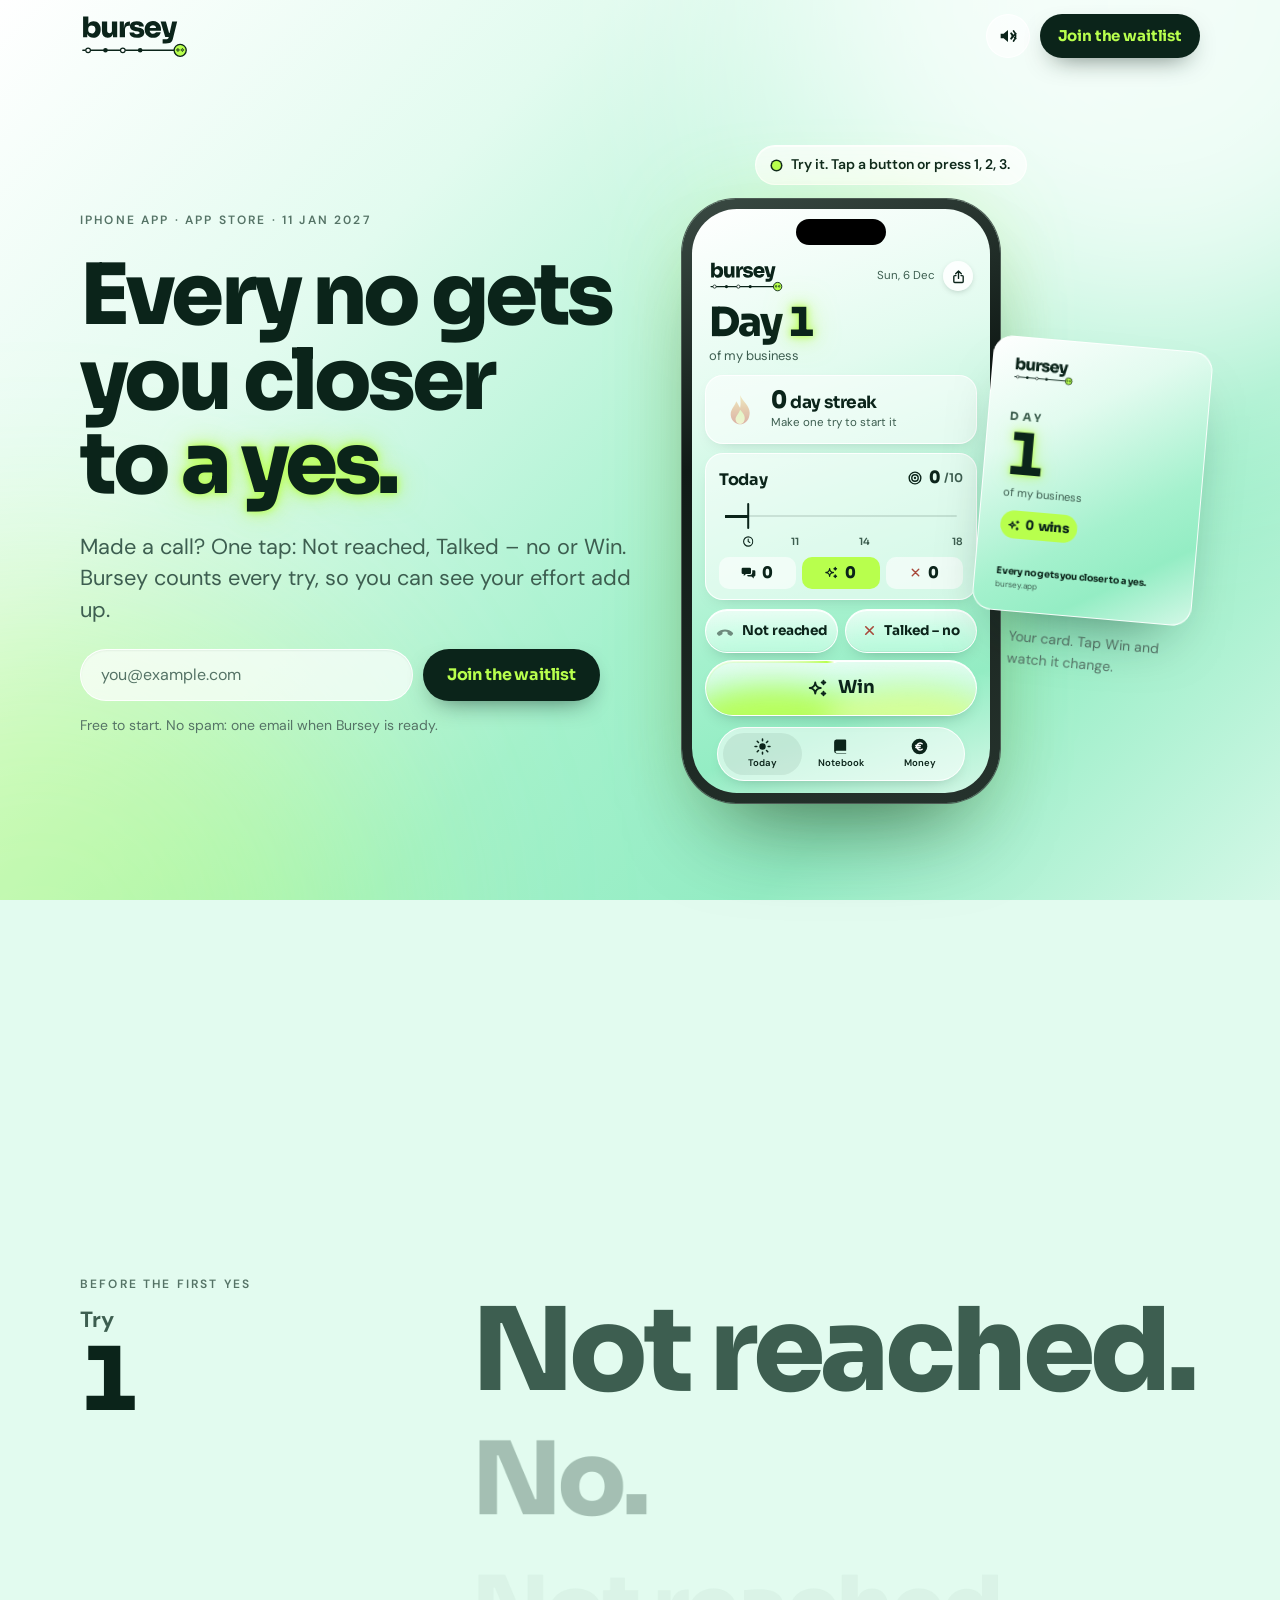
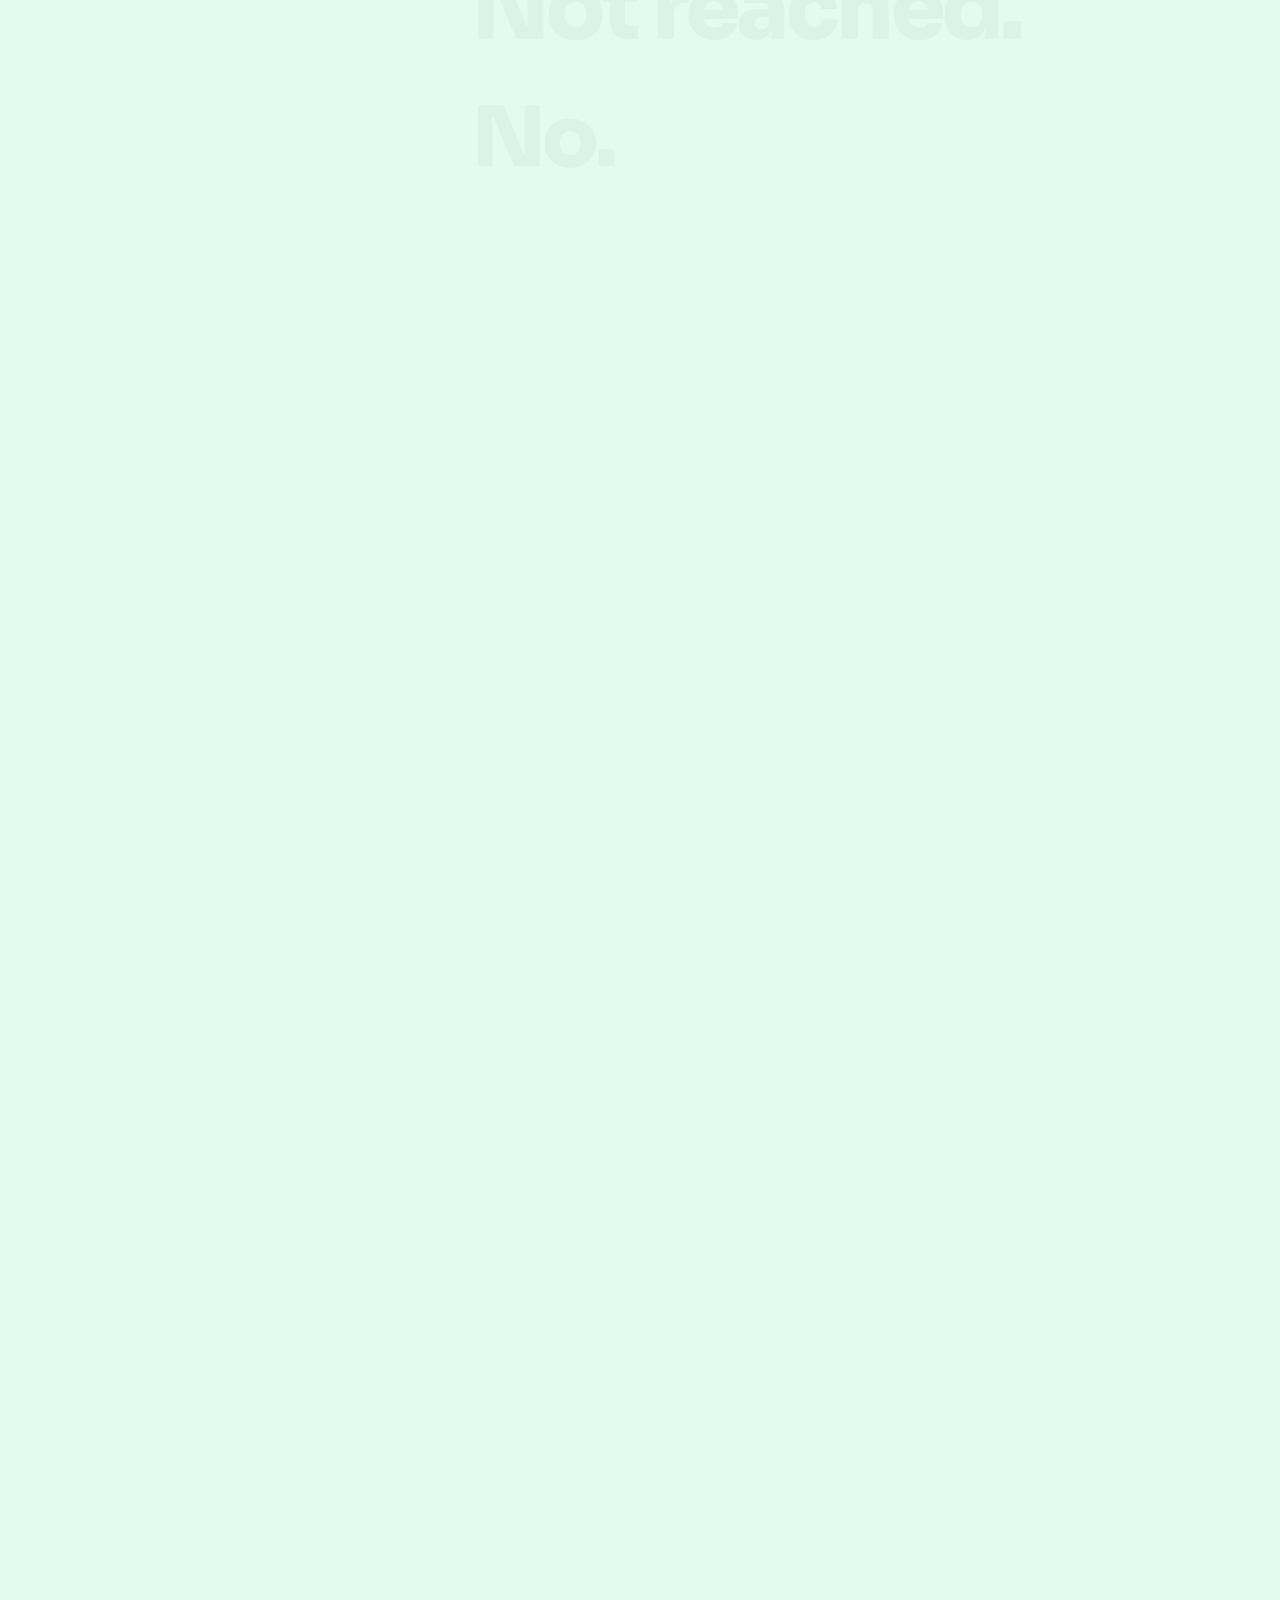
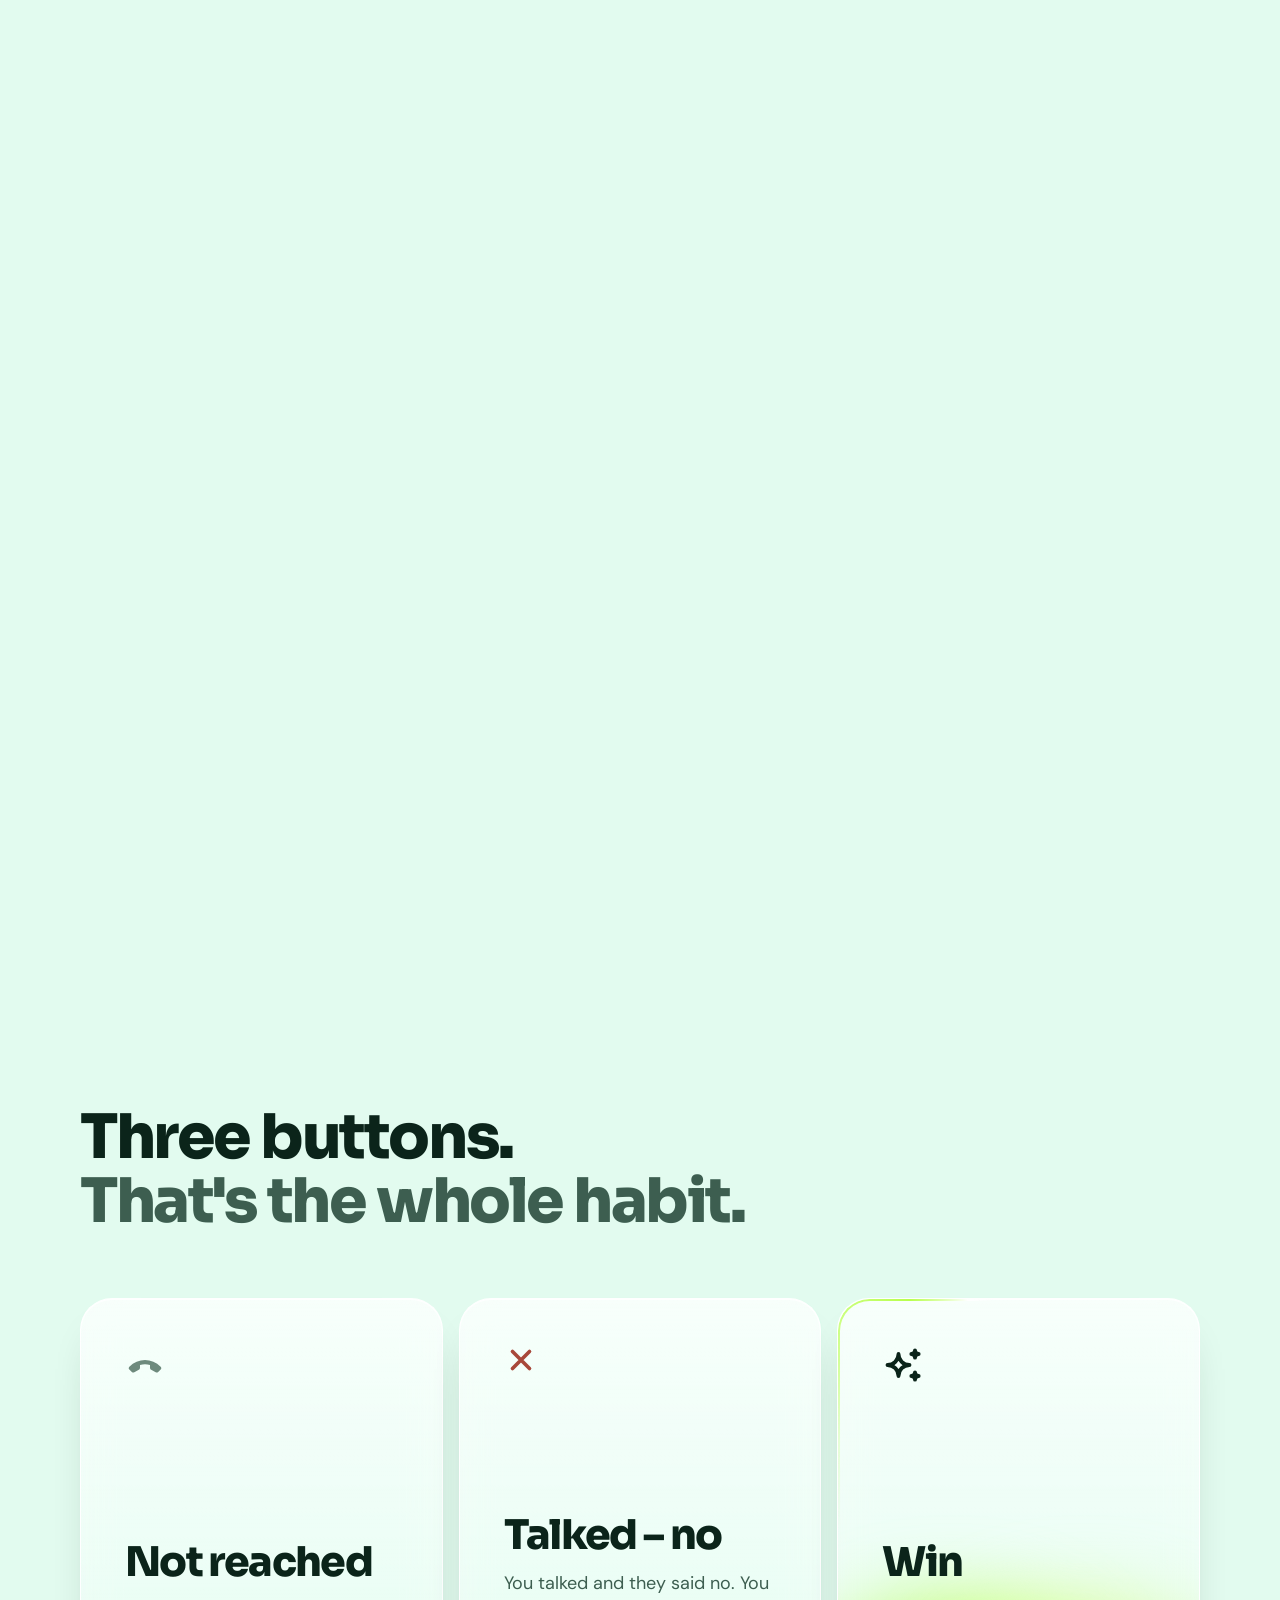
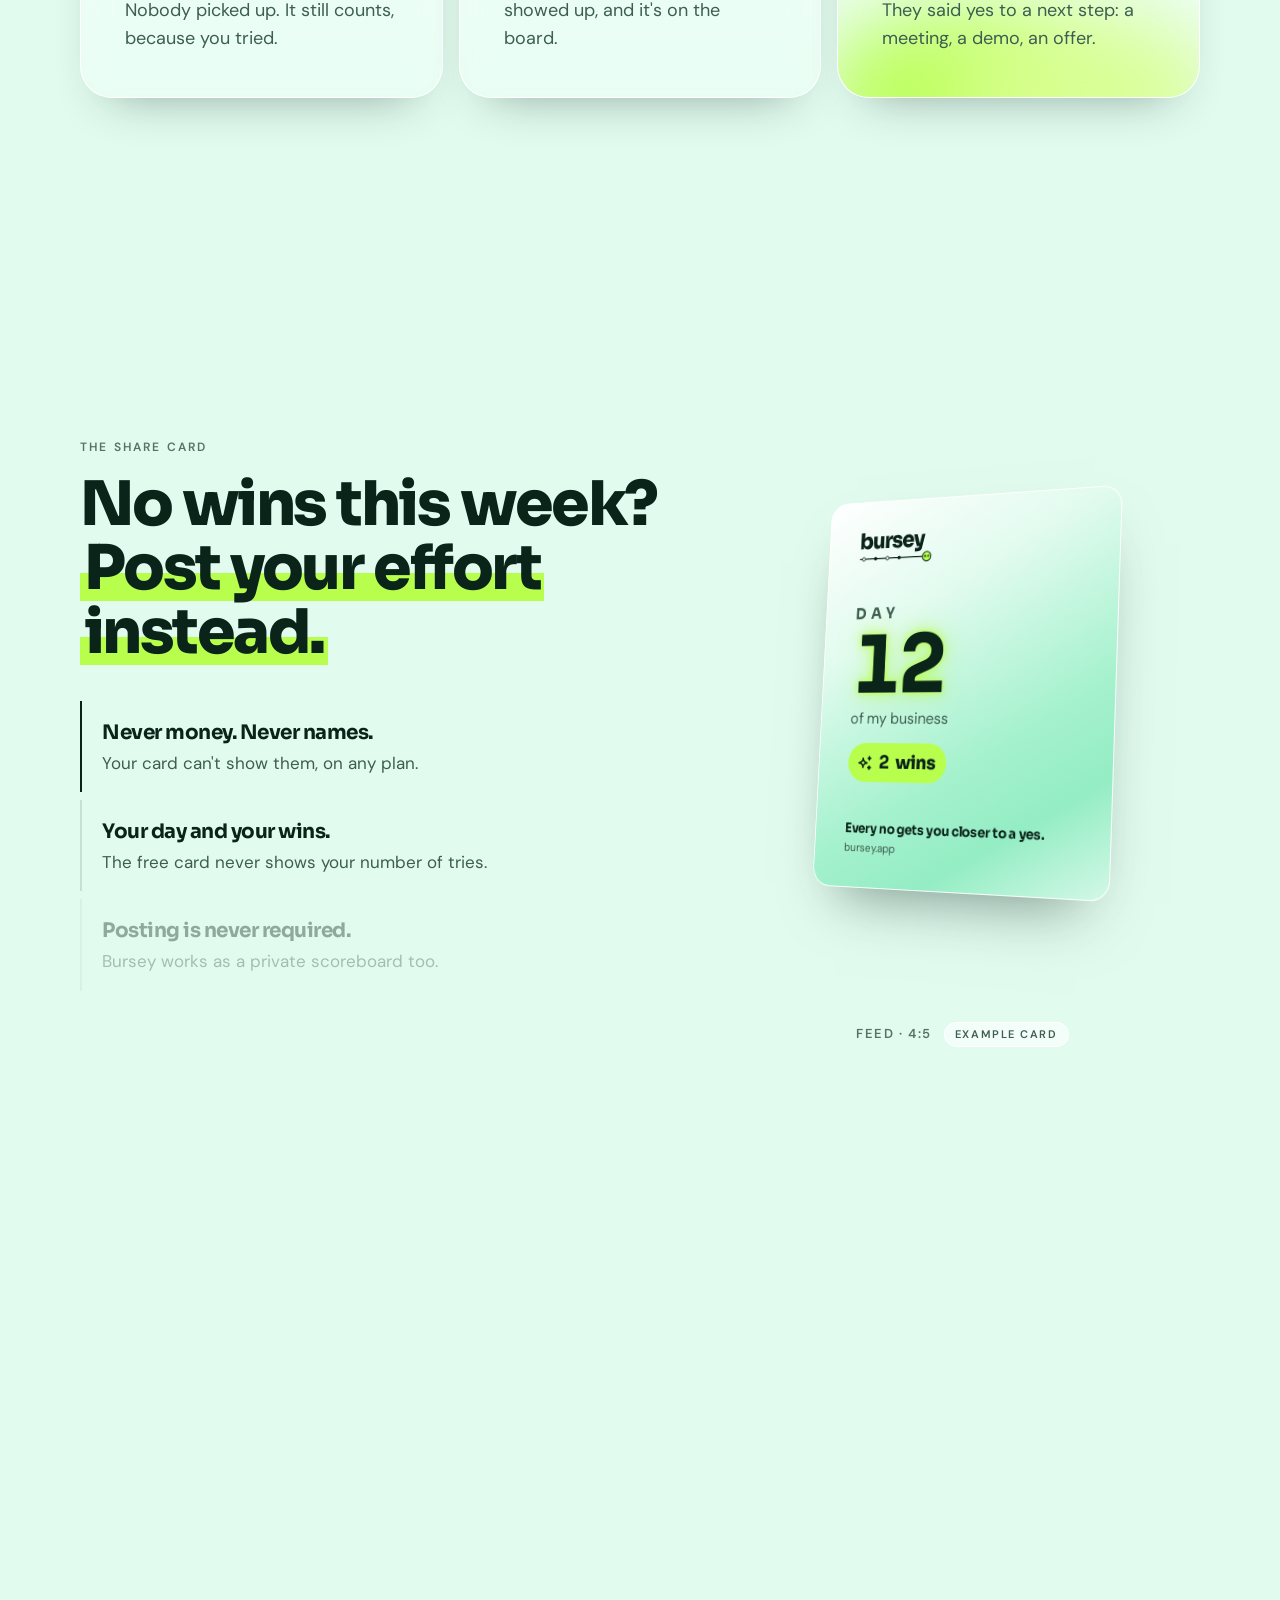
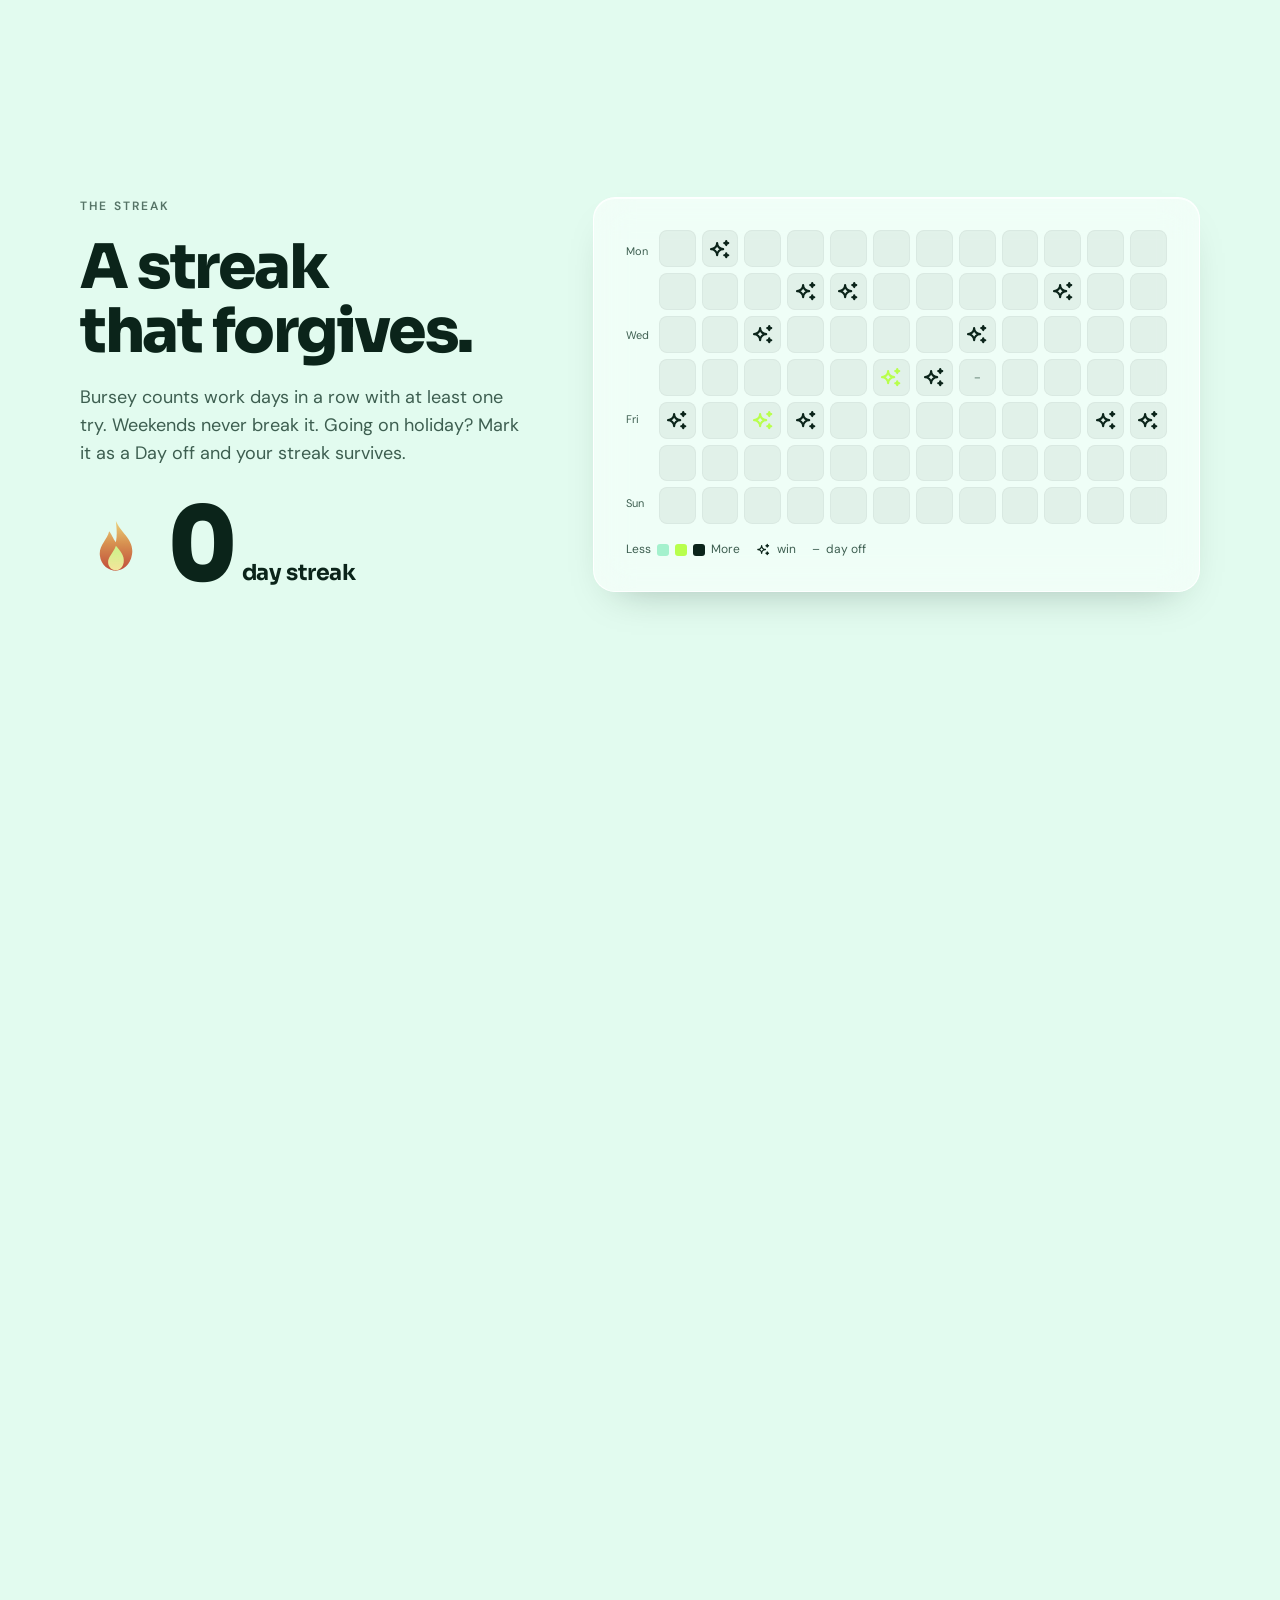
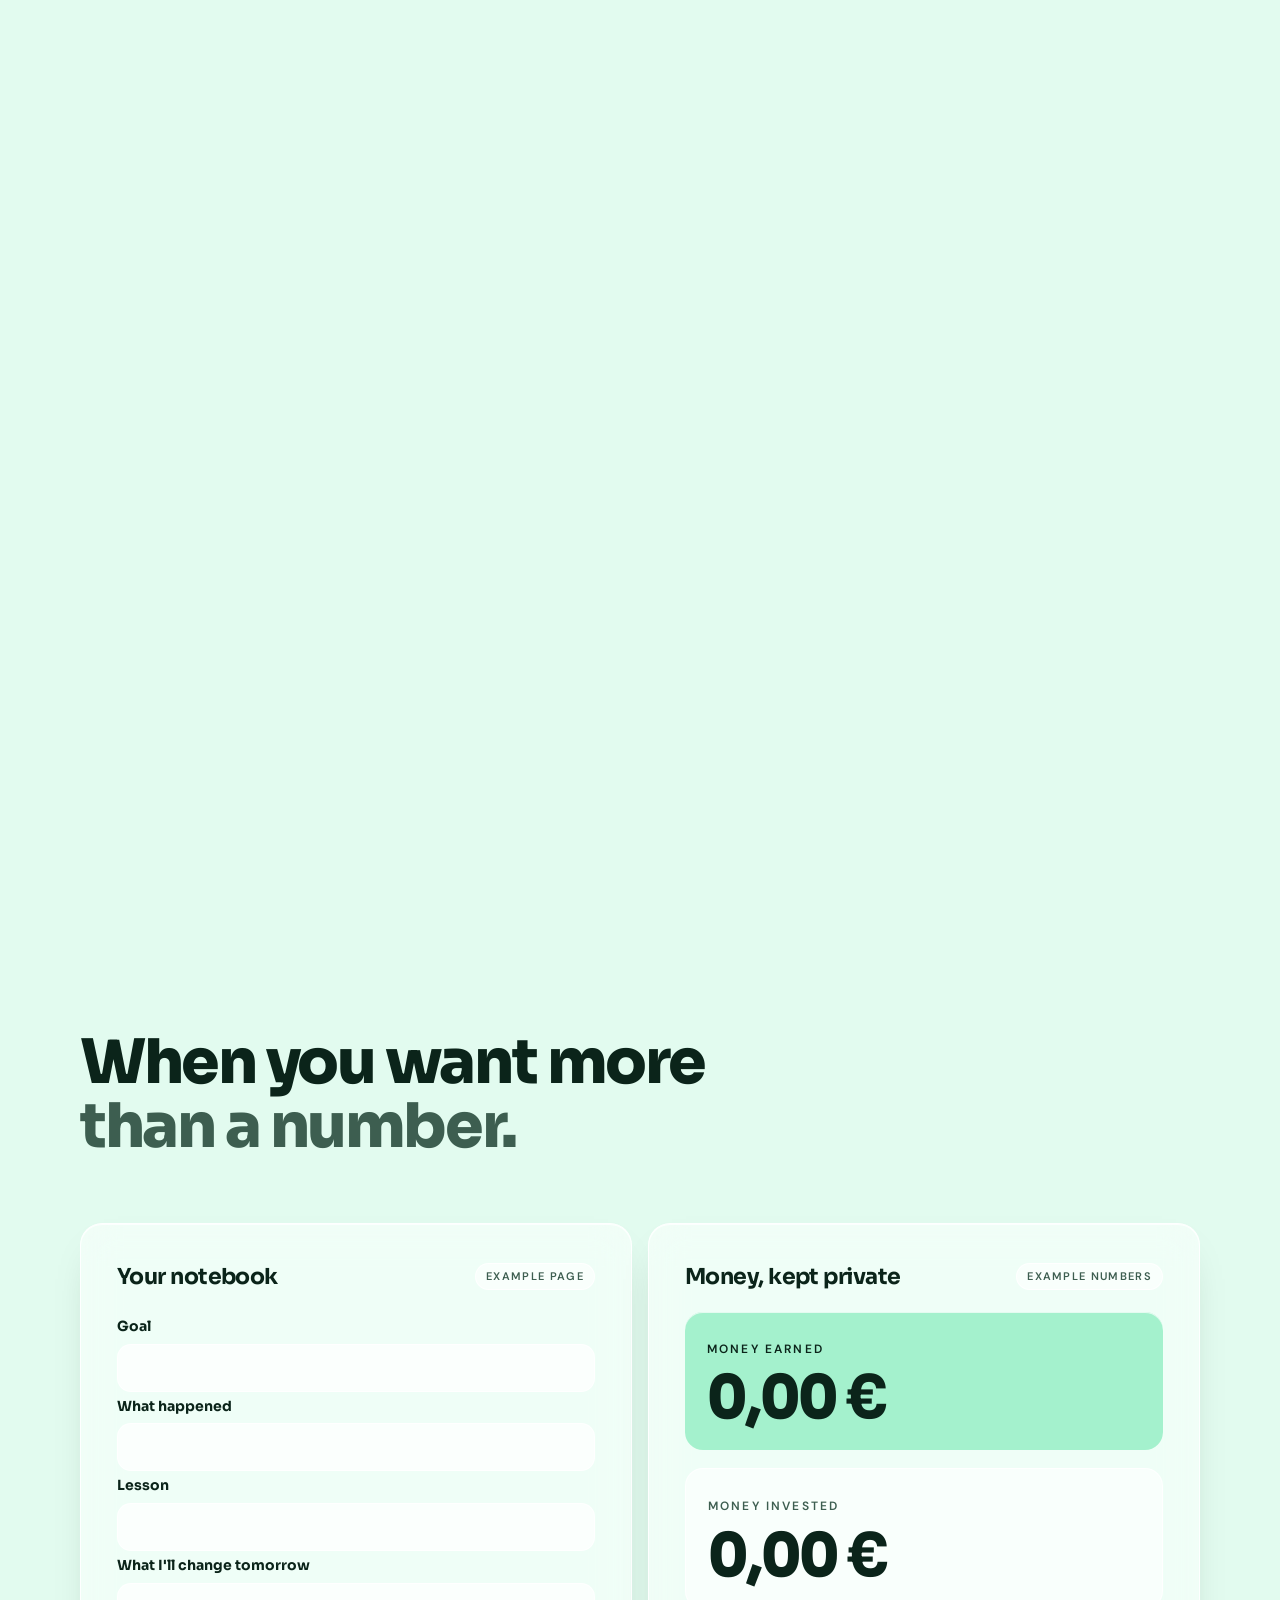
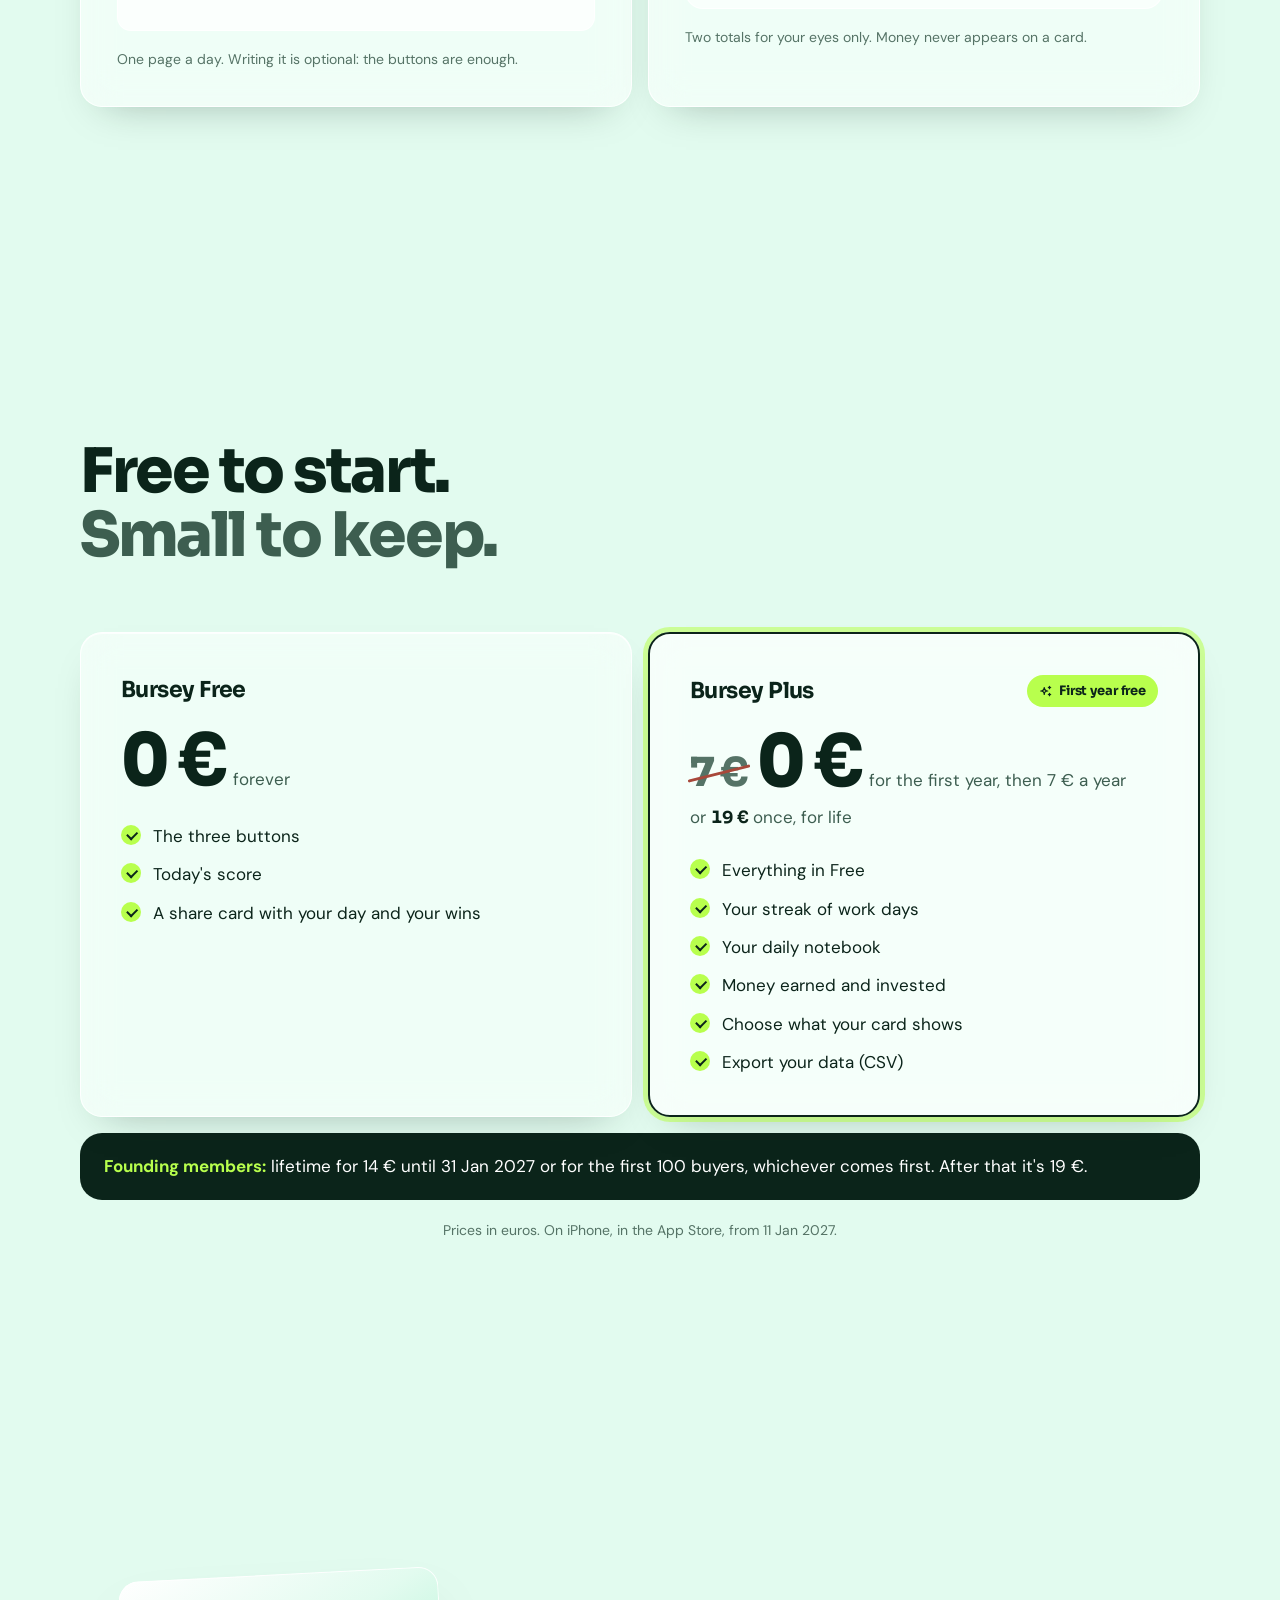
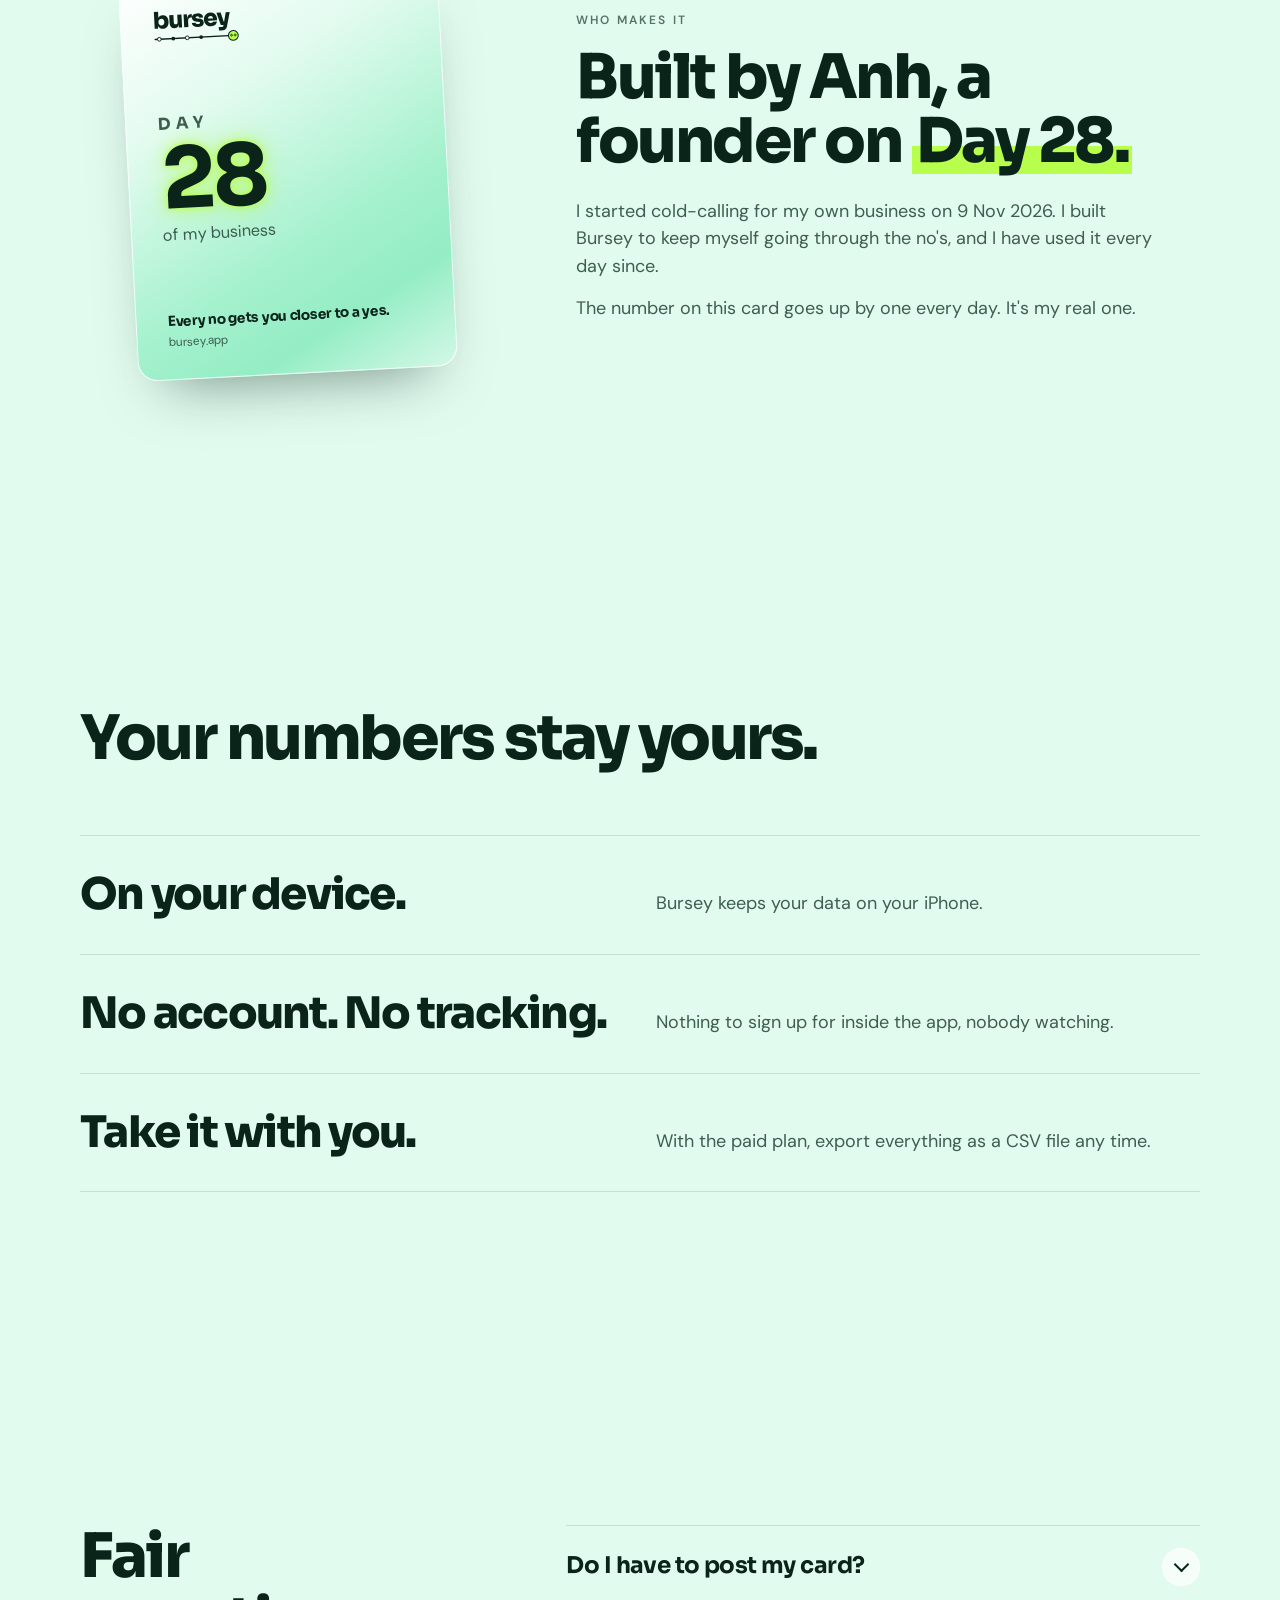
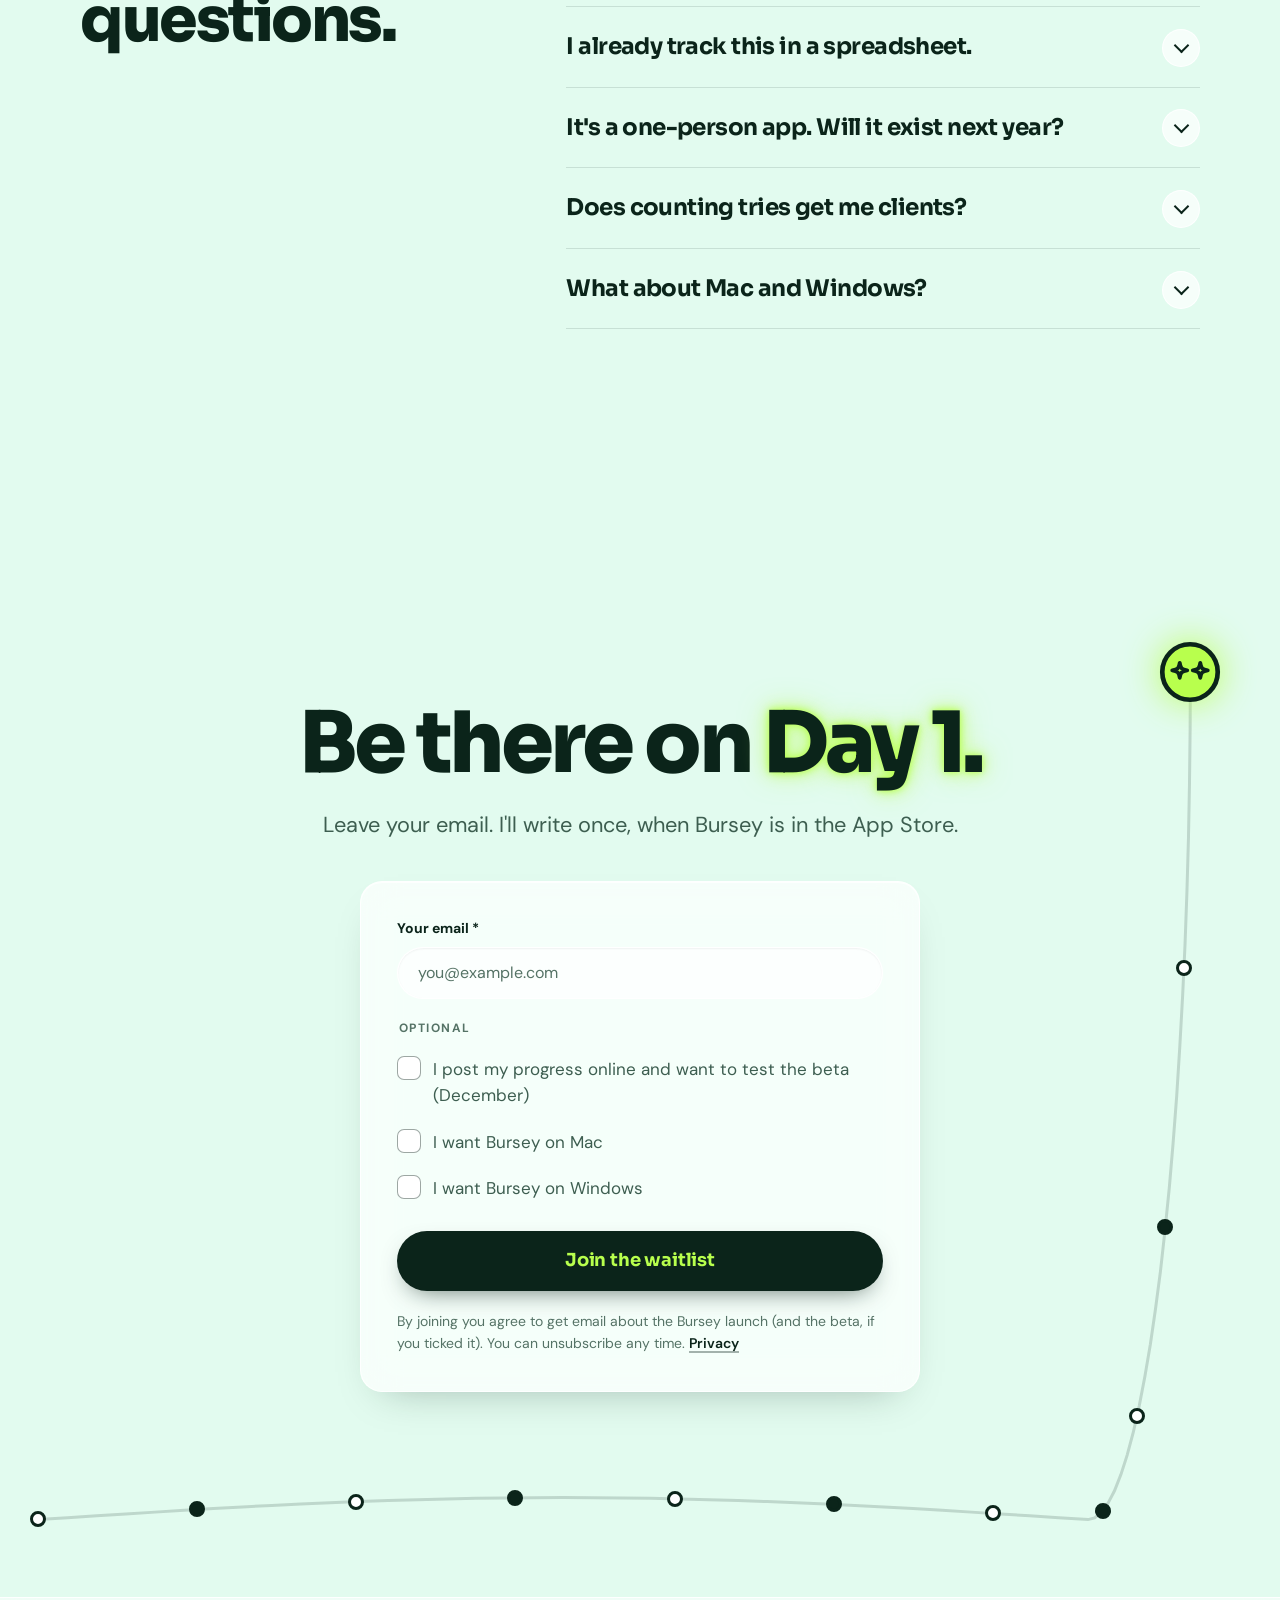
==== commit 40916fb8: "Update site Co-Authored-By: Claude Opus 5.5 <noreply@anthropic.com>" ====
--- a/index.html
+++ b/index.html
@@ -305,8 +305,8 @@
         </ul>
       </article>
       <article class="card plan plan--paid" data-glide>
-        <h3>Bursey</h3>
-        <p class="plan__price"><b>7 €</b><span>a year, first 14 days free</span></p>
+        <div class="plan__head"><h3>Bursey Plus</h3><span class="plan__badge"><svg width="14" height="14" aria-hidden="true"><use href="#i-sparkles"/></svg>First year free</span></div>
+        <p class="plan__price"><s class="plan__was" aria-label="was 7 euros">7 €</s><b>0 €</b><span>for the first year, then 7 € a year</span></p>
         <p class="plan__or">or <b>19 €</b> once, for life</p>
         <ul>
           <li>Everything in Free</li>
--- a/css/style.css
+++ b/css/style.css
@@ -434,6 +434,10 @@
 .plan__price { margin-top: 18px; display: flex; align-items: baseline; gap: 10px; flex-wrap: wrap; }
 .plan__price b { font-family: var(--display); font-weight: 800; font-size: clamp(48px, 6vw, 72px); line-height: 1; letter-spacing: -.05em; }
 .plan__price span, .plan__or { color: var(--ink-2); }
+.plan__head { display: flex; align-items: center; justify-content: space-between; gap: 12px; flex-wrap: wrap; }
+.plan__badge { display: inline-flex; align-items: center; gap: 6px; padding: 6px 12px; border-radius: 99px; background: var(--lime); font-family: var(--display); font-weight: 700; font-size: 13px; letter-spacing: -.01em; white-space: nowrap; }
+.plan__was { position: relative; font-family: var(--display); font-weight: 800; font-size: clamp(28px, 3.4vw, 40px); line-height: 1; letter-spacing: -.04em; color: var(--slate); text-decoration: none; }
+.plan__was::after { content: ""; position: absolute; left: -6%; right: -6%; top: 52%; height: 3px; margin-top: -1.5px; border-radius: 2px; background: var(--brick); transform: rotate(-14deg); }
 .plan__or { margin-top: 6px; }
 .plan__or b { color: var(--ink); font-family: var(--display); }
 .plan ul { margin-top: 26px; display: grid; gap: 12px; }
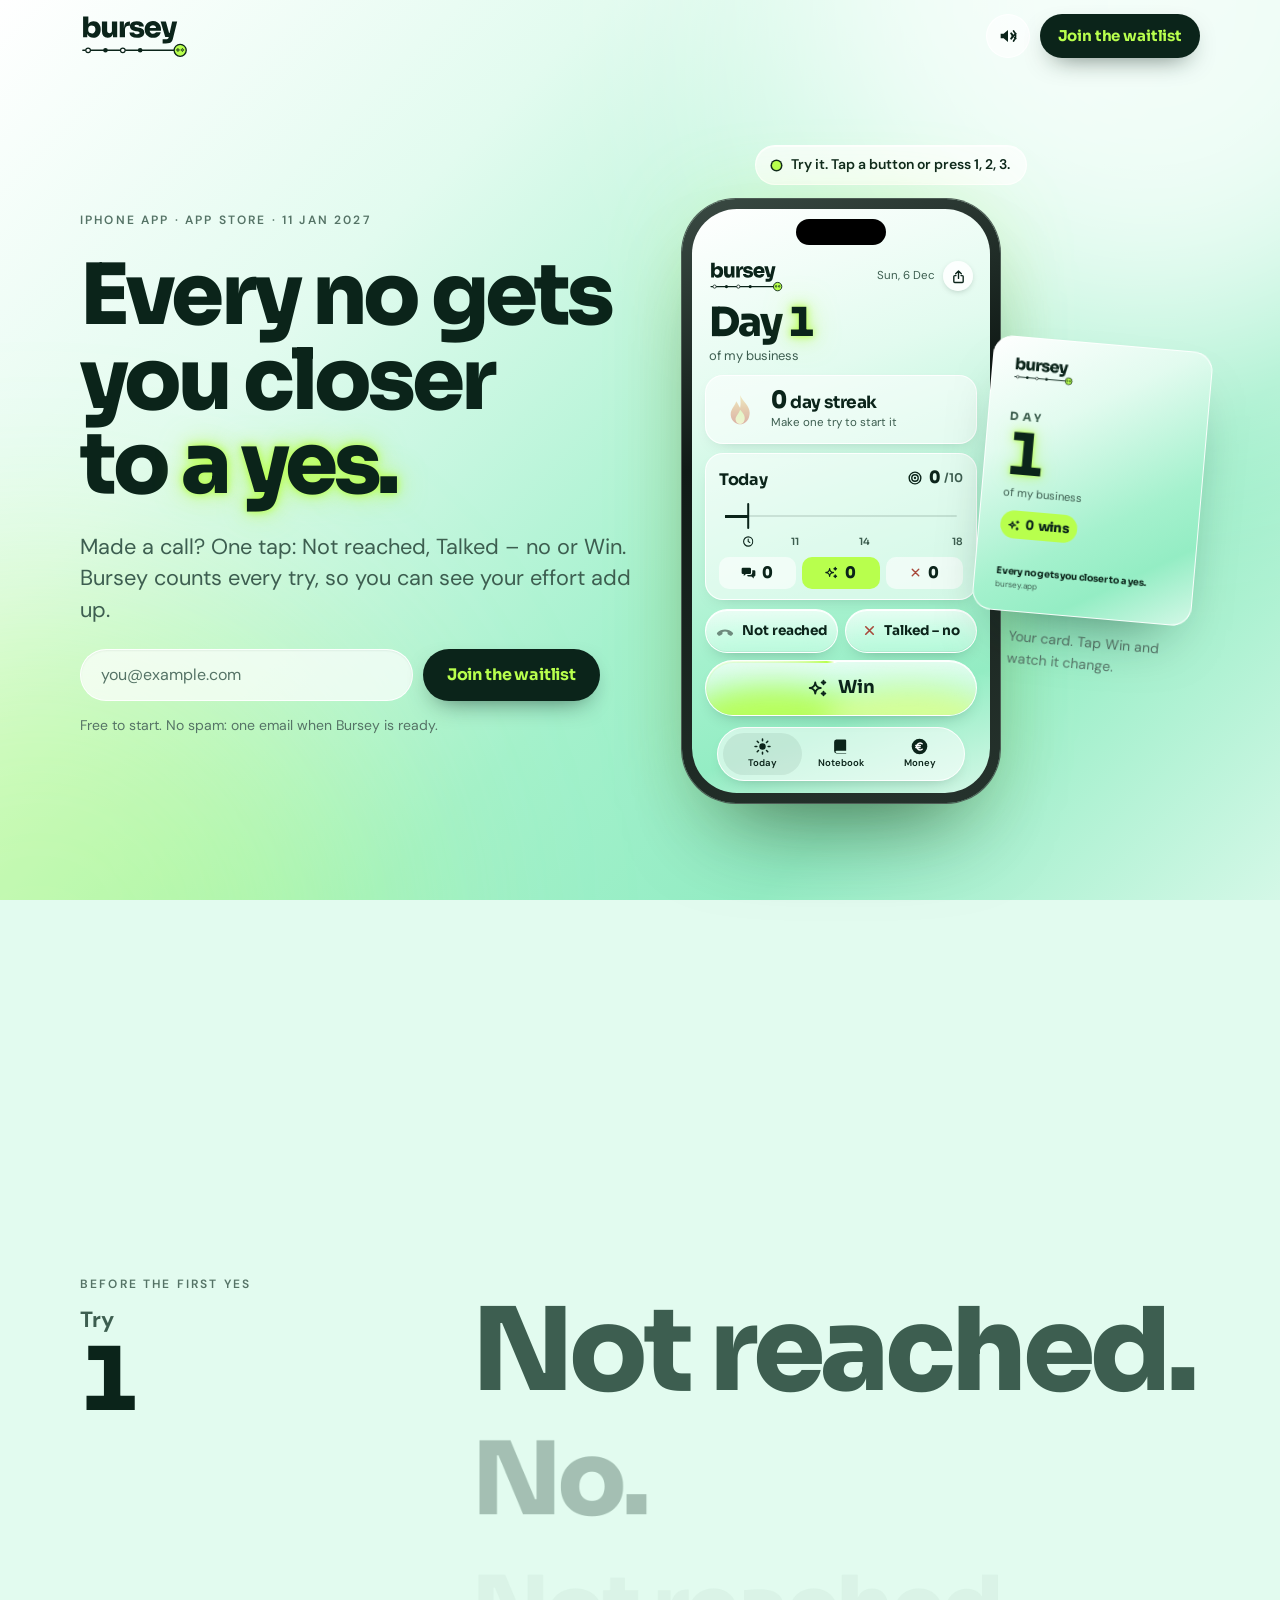
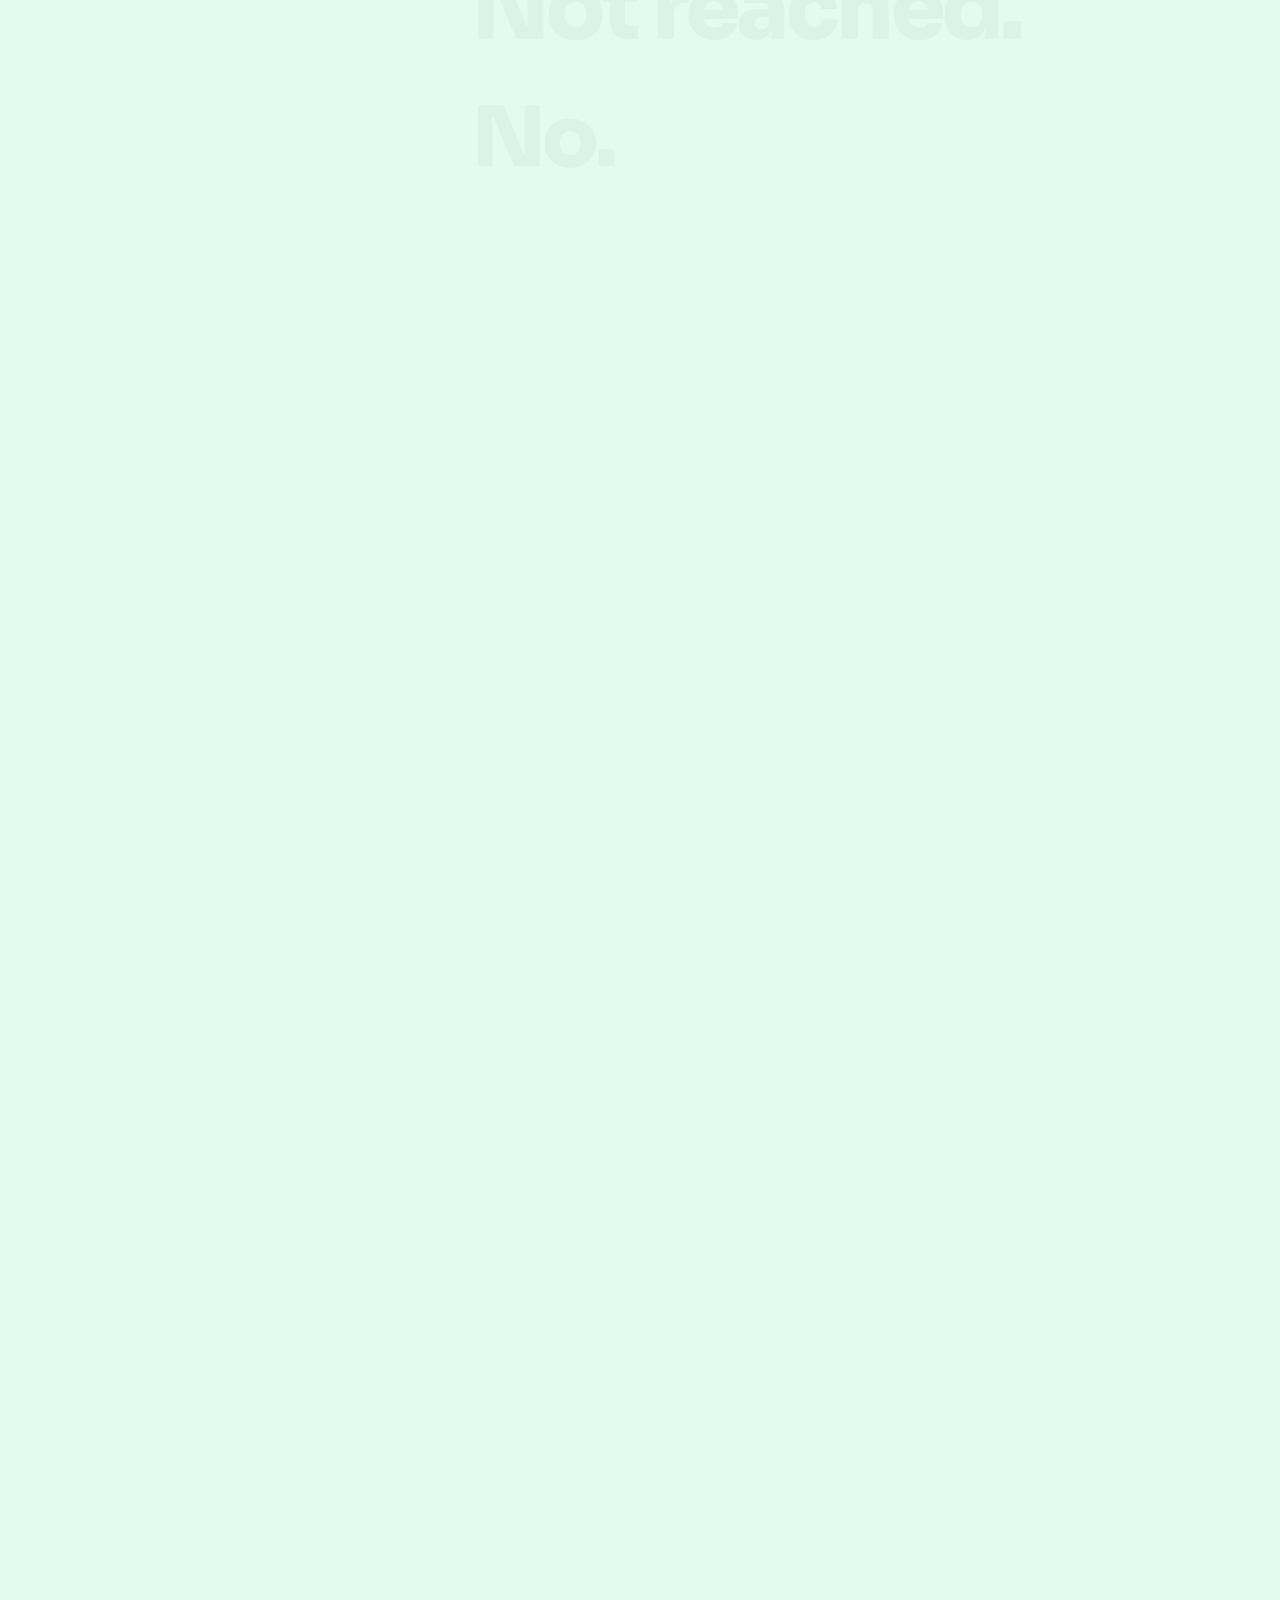
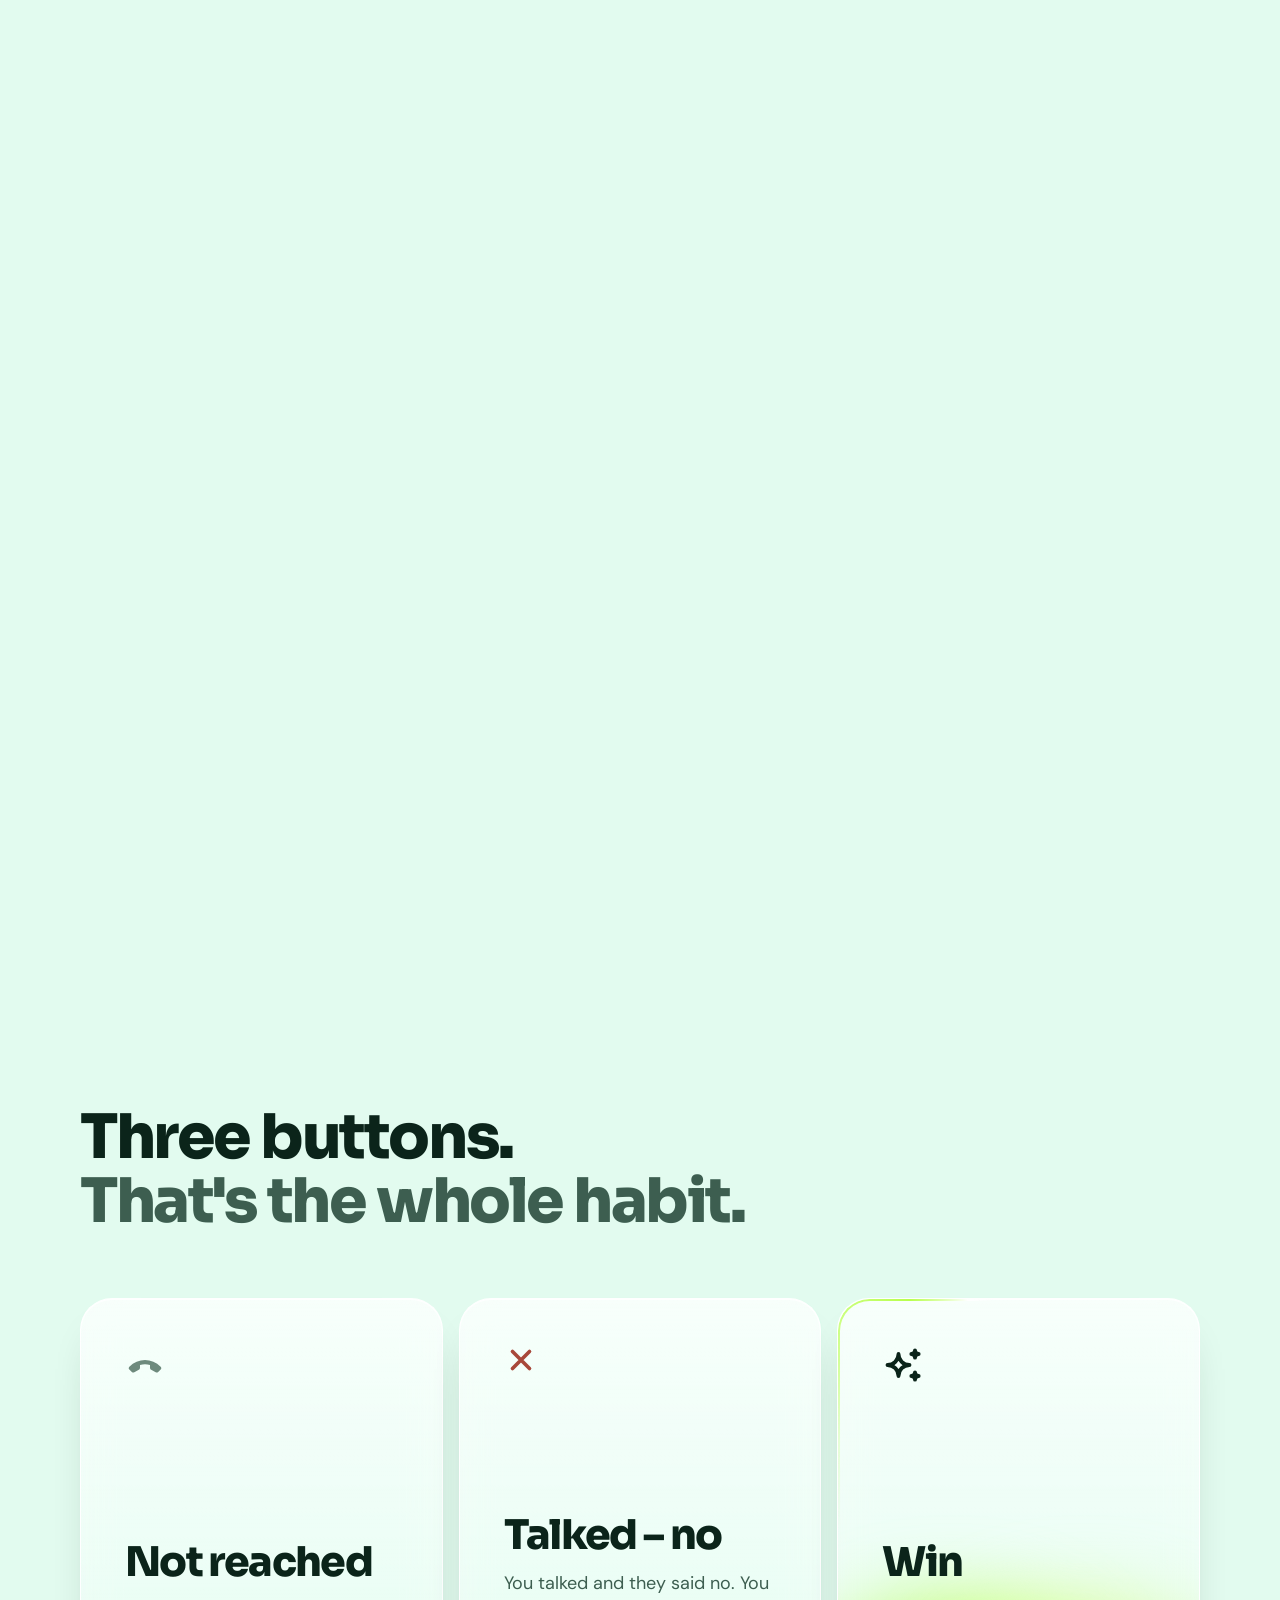
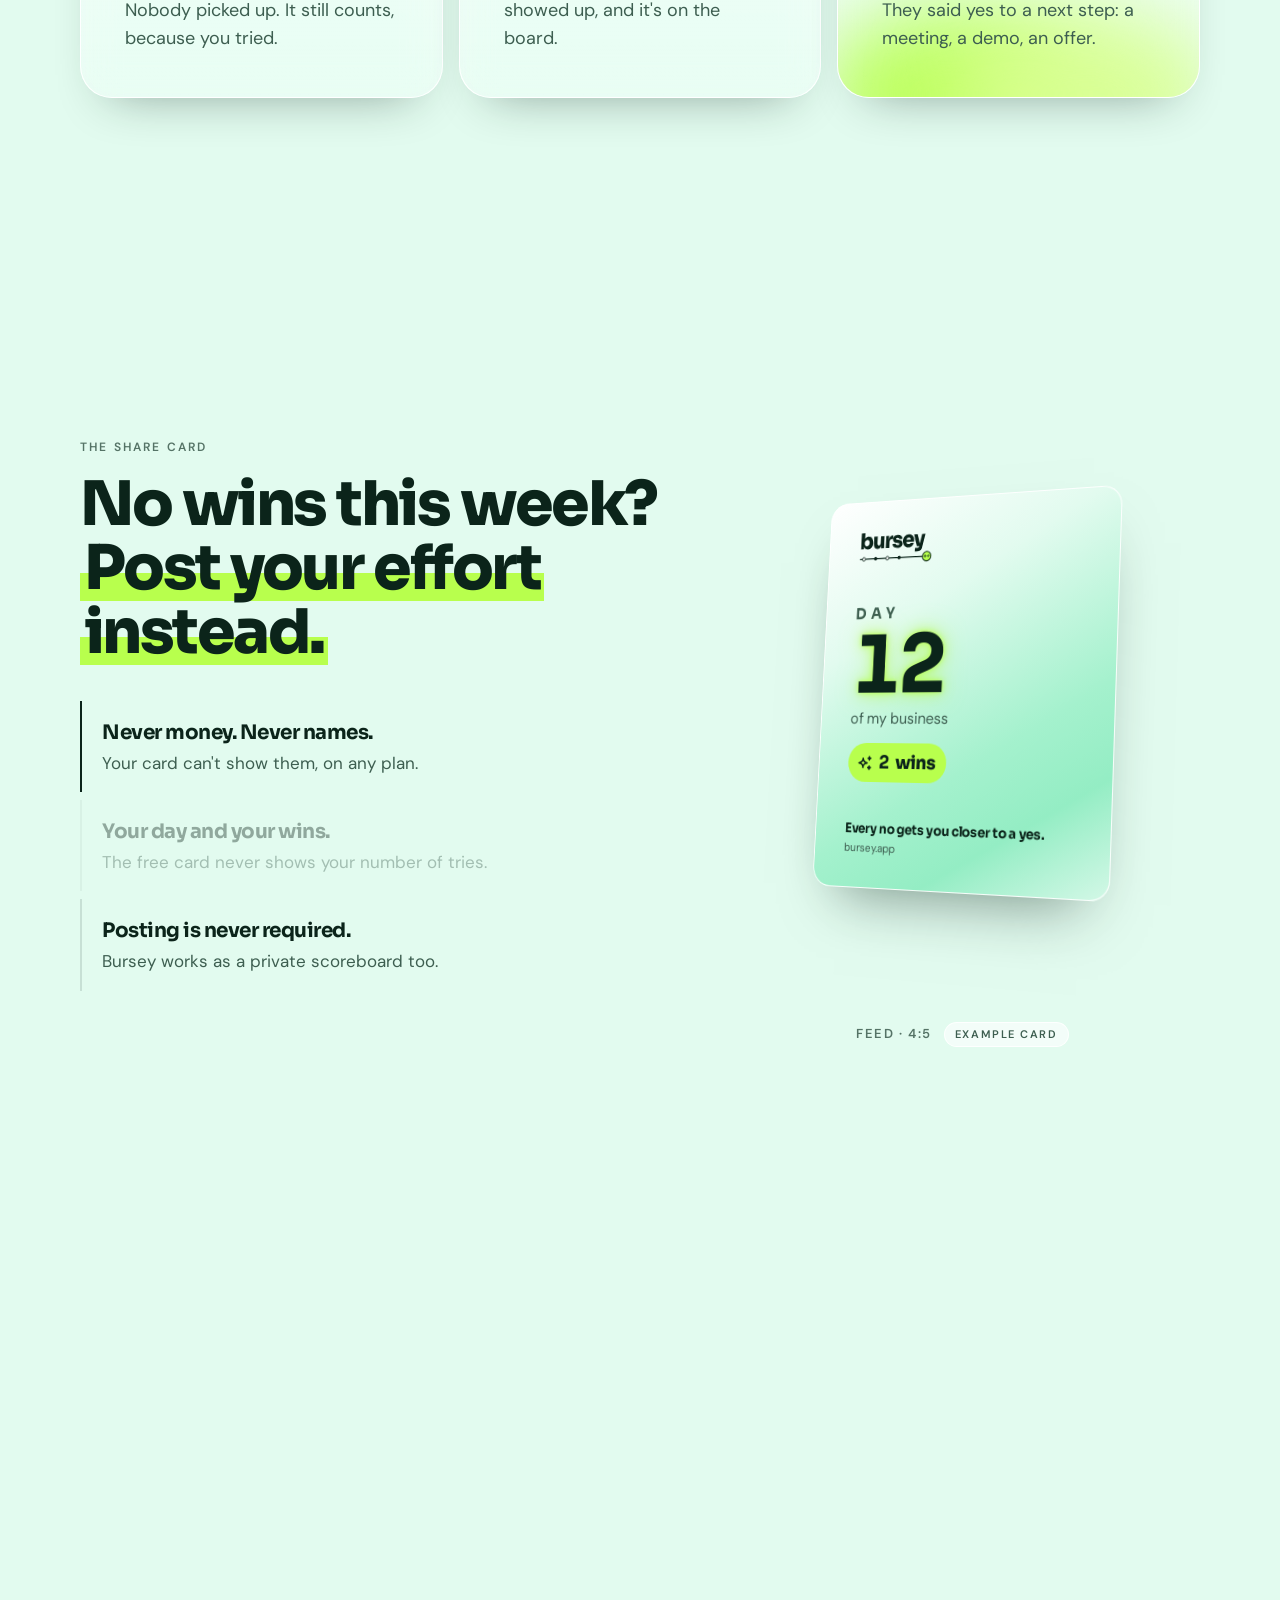
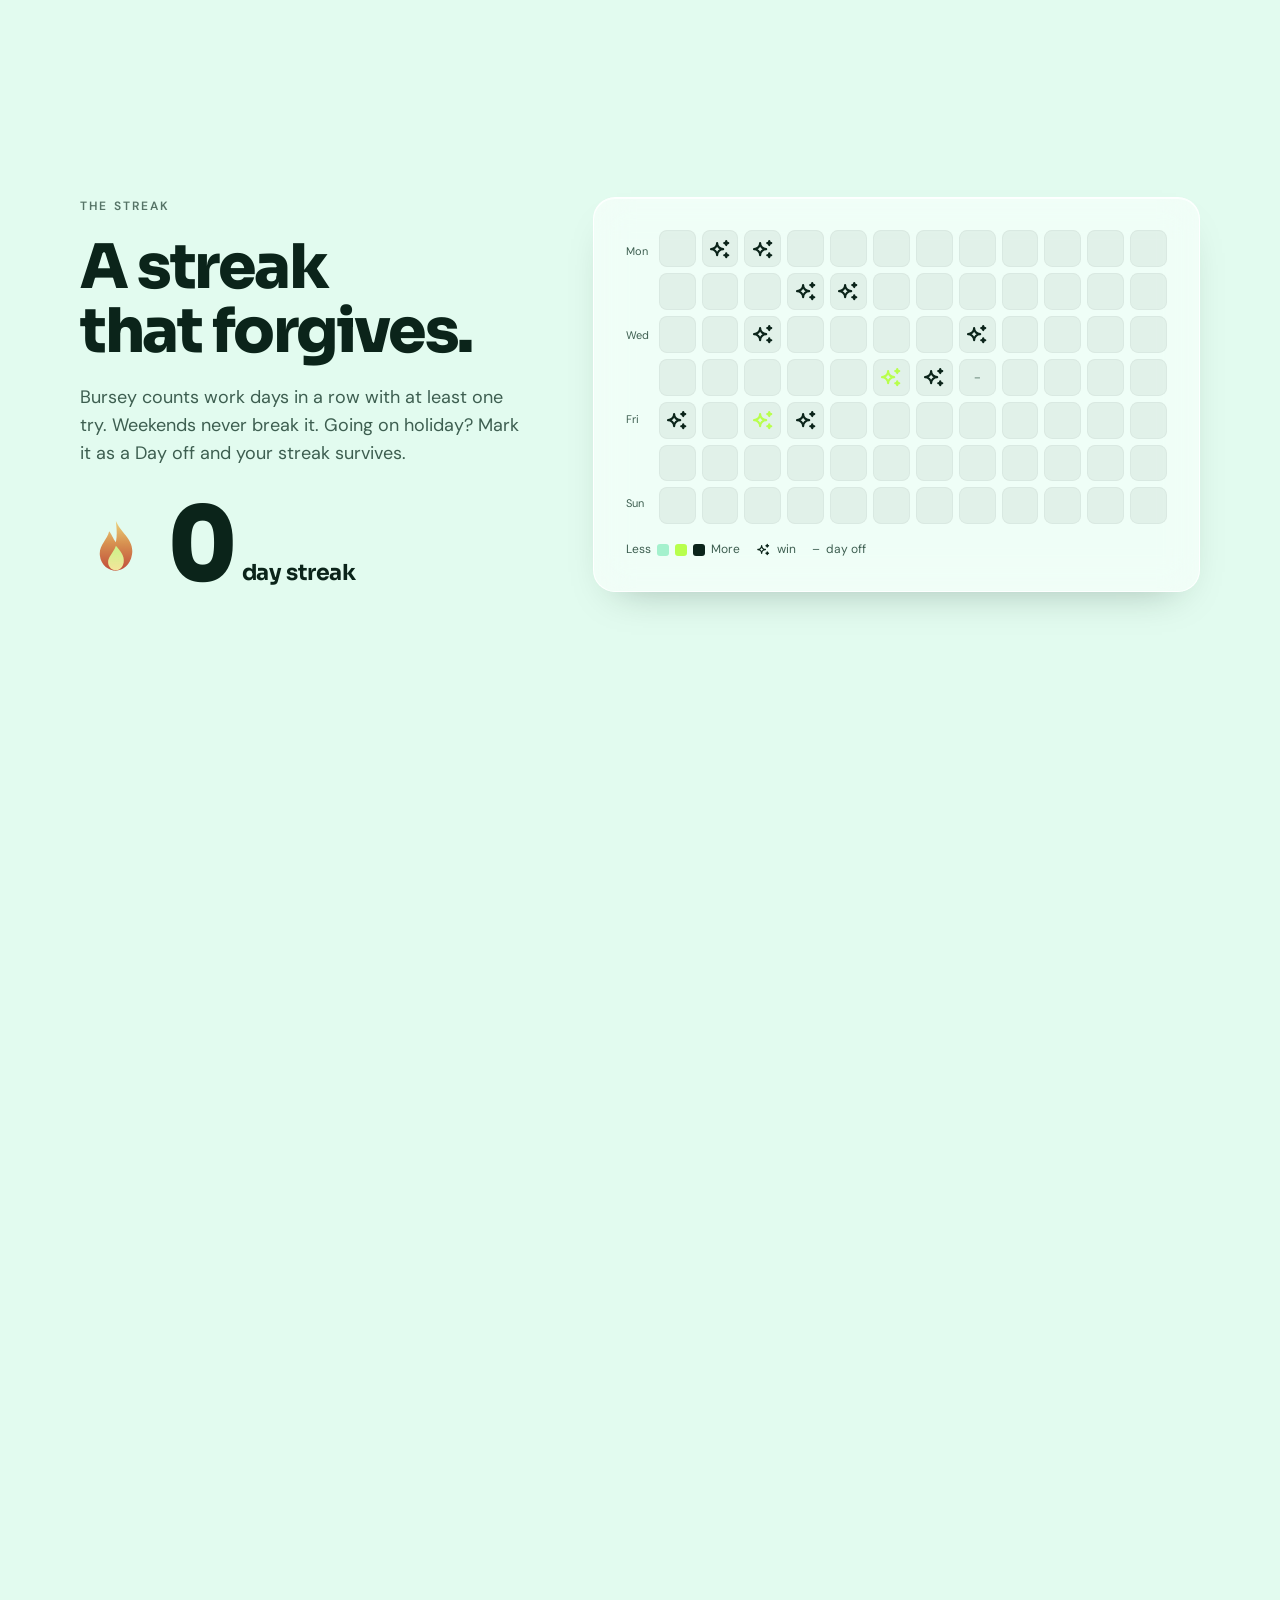
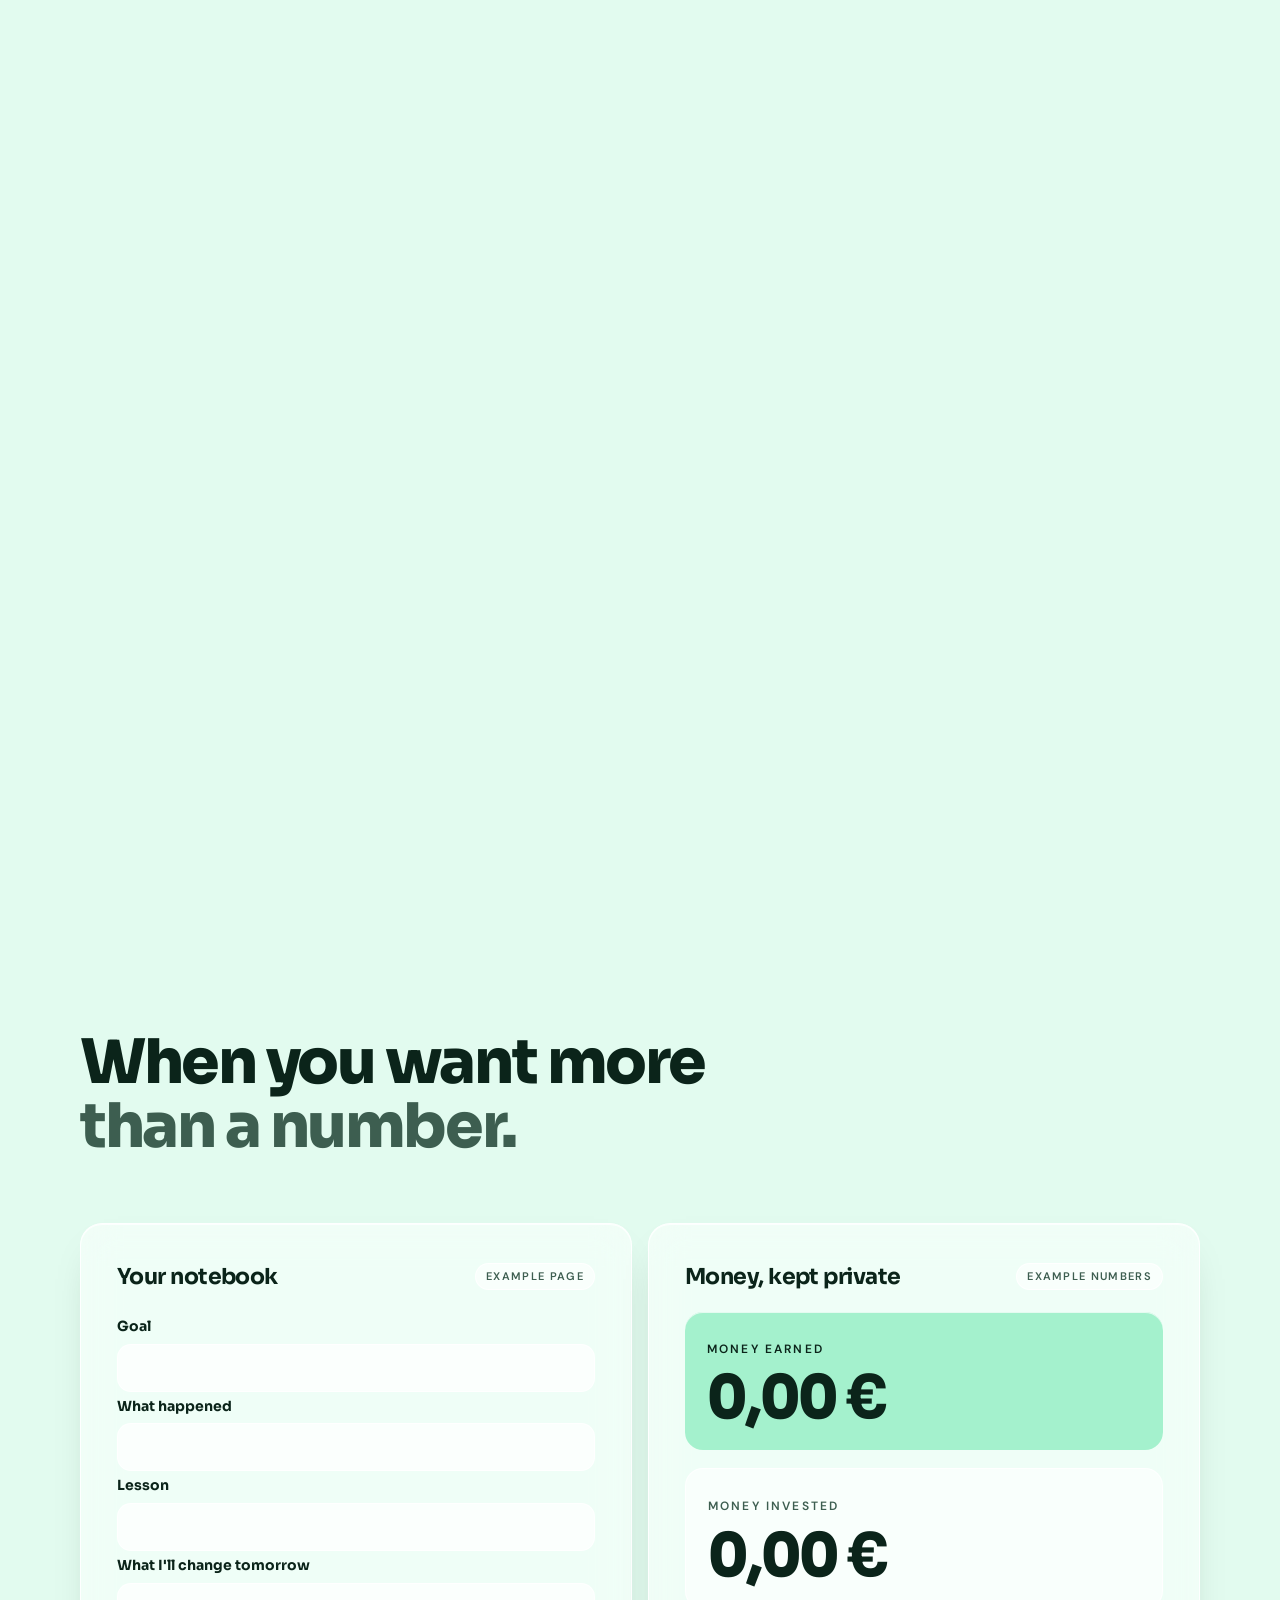
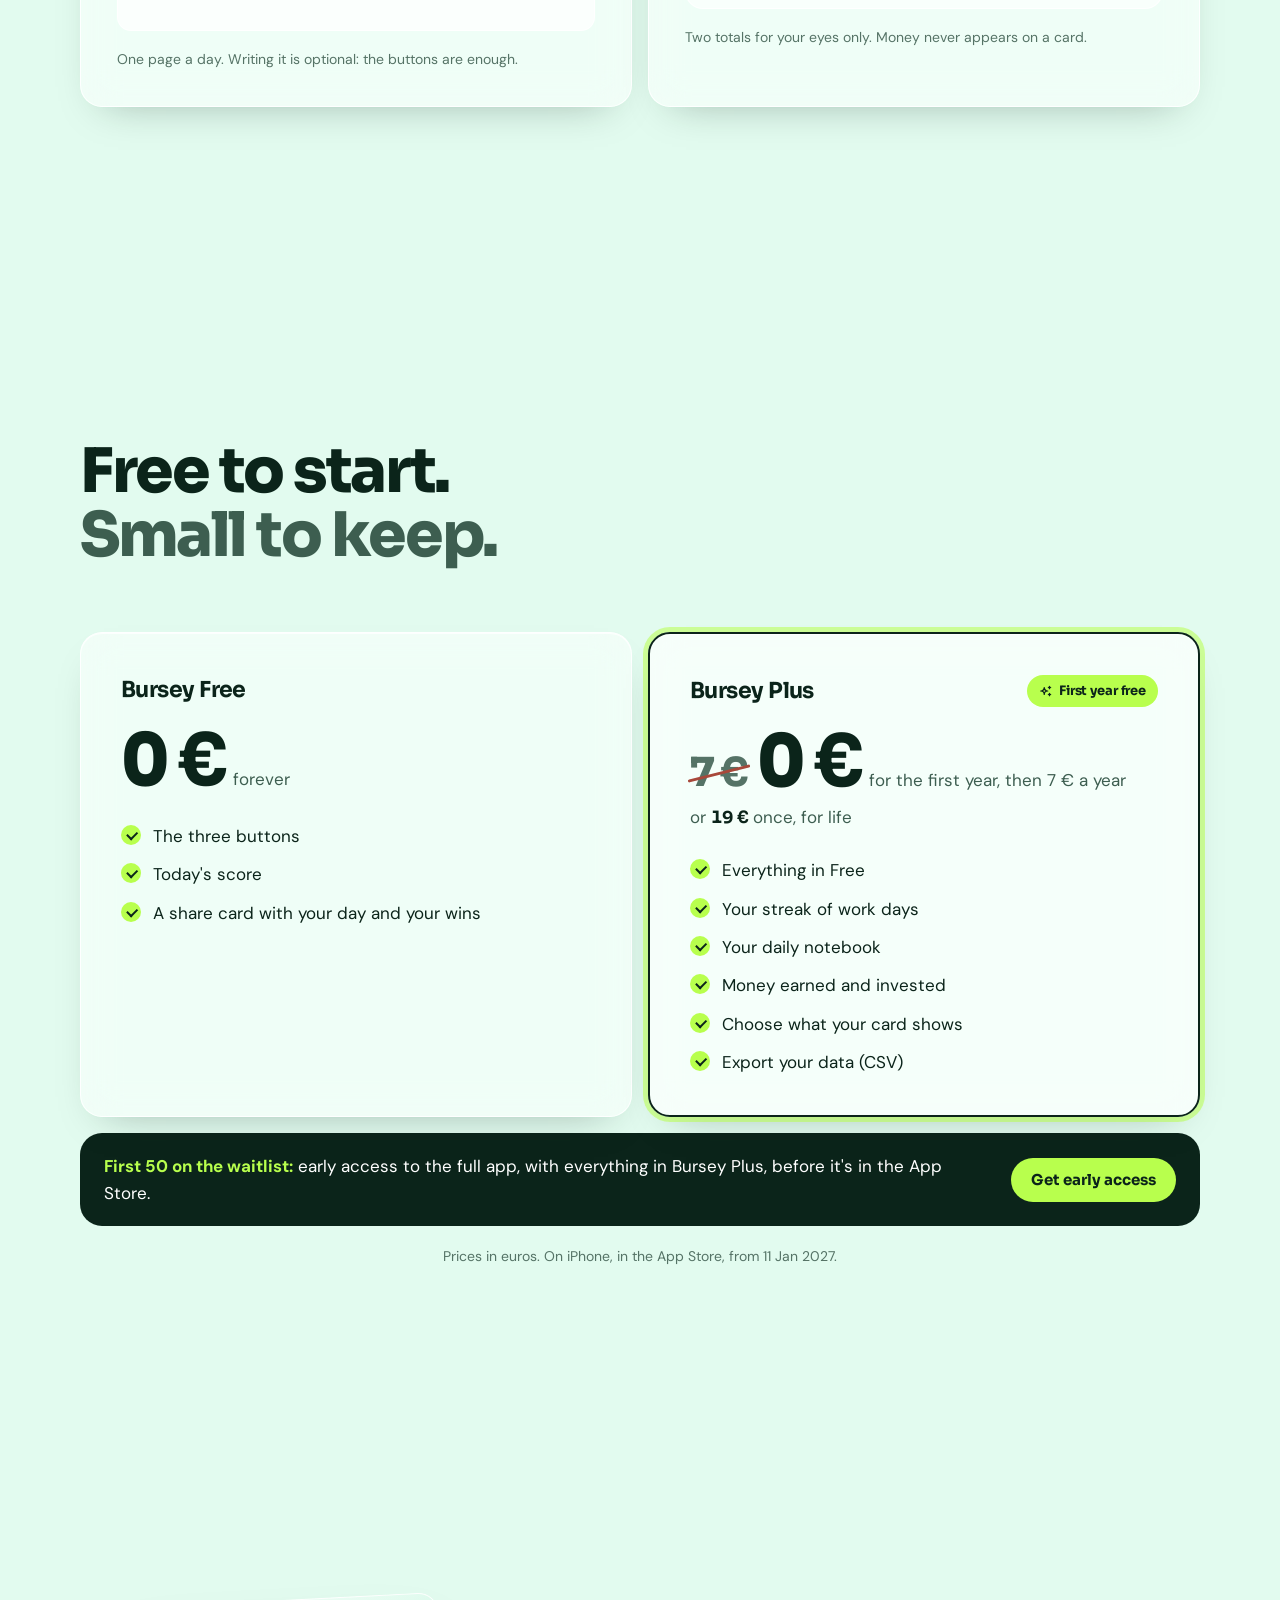
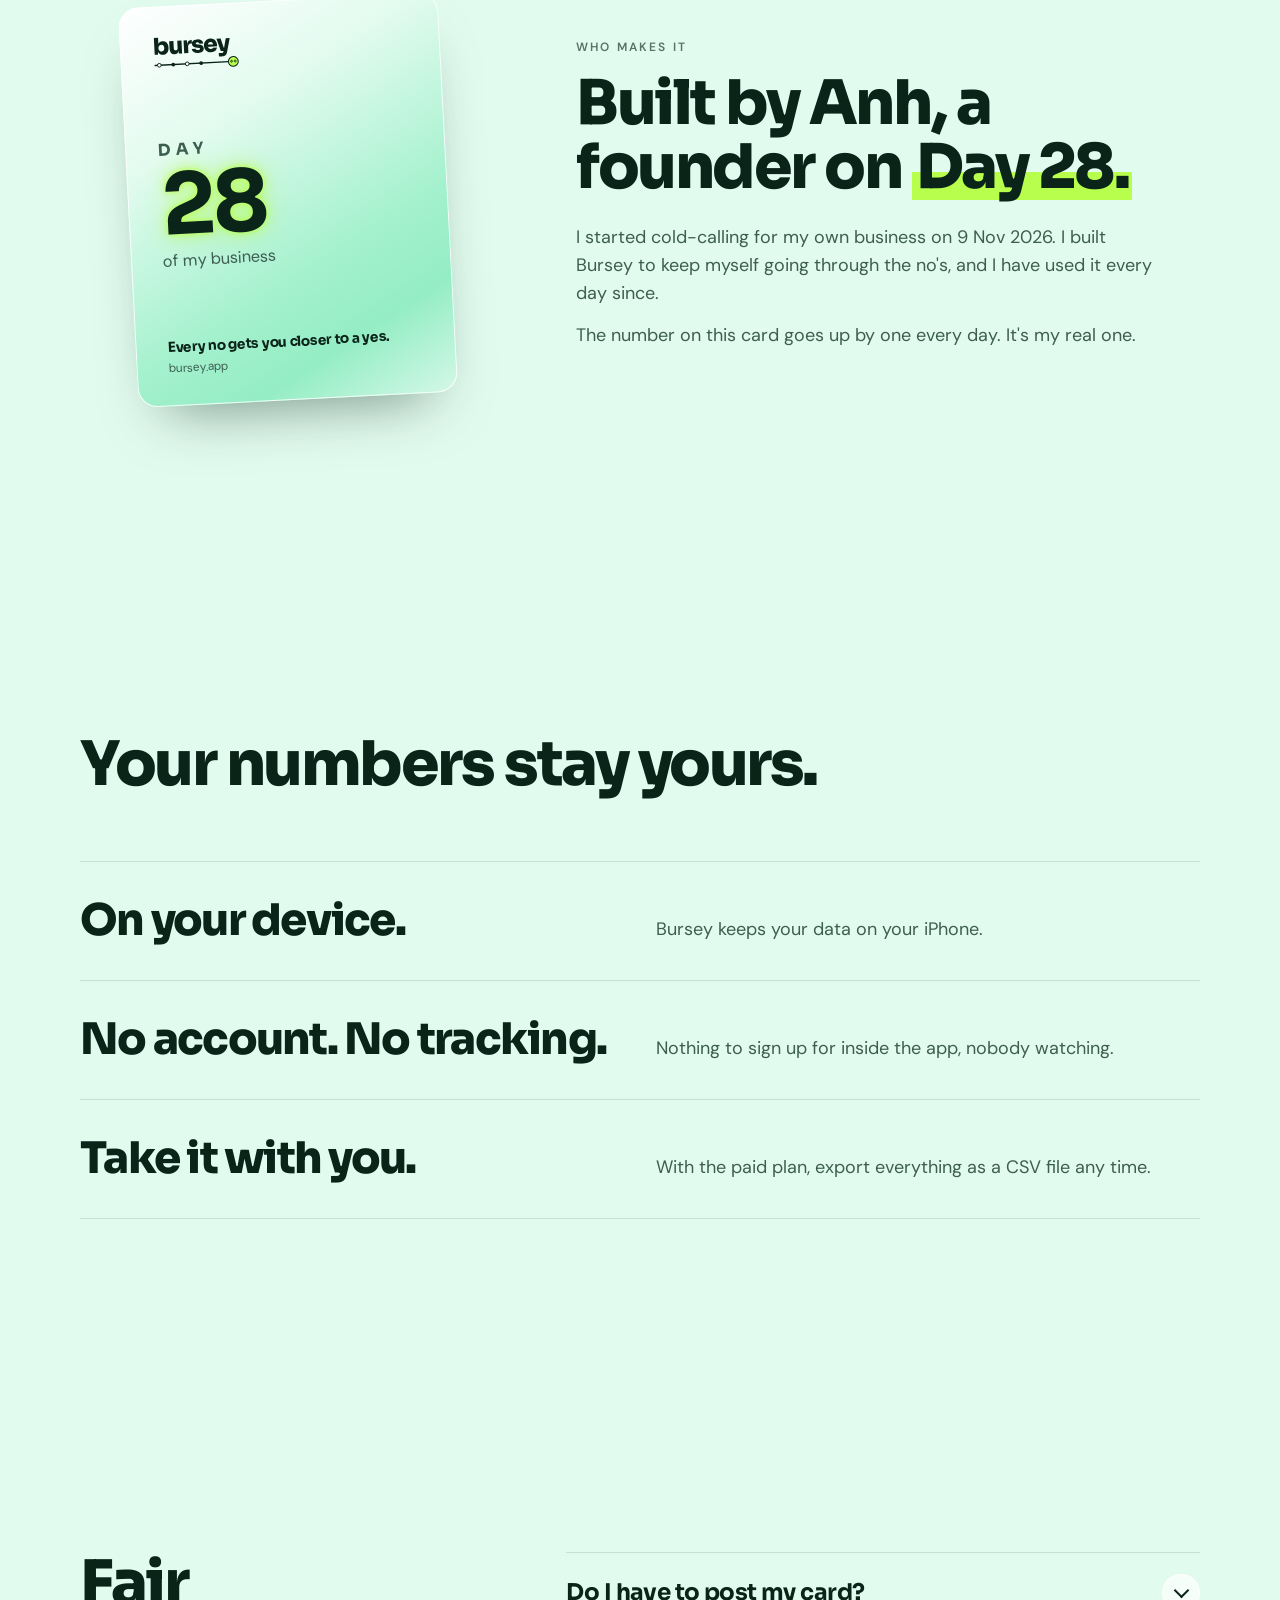
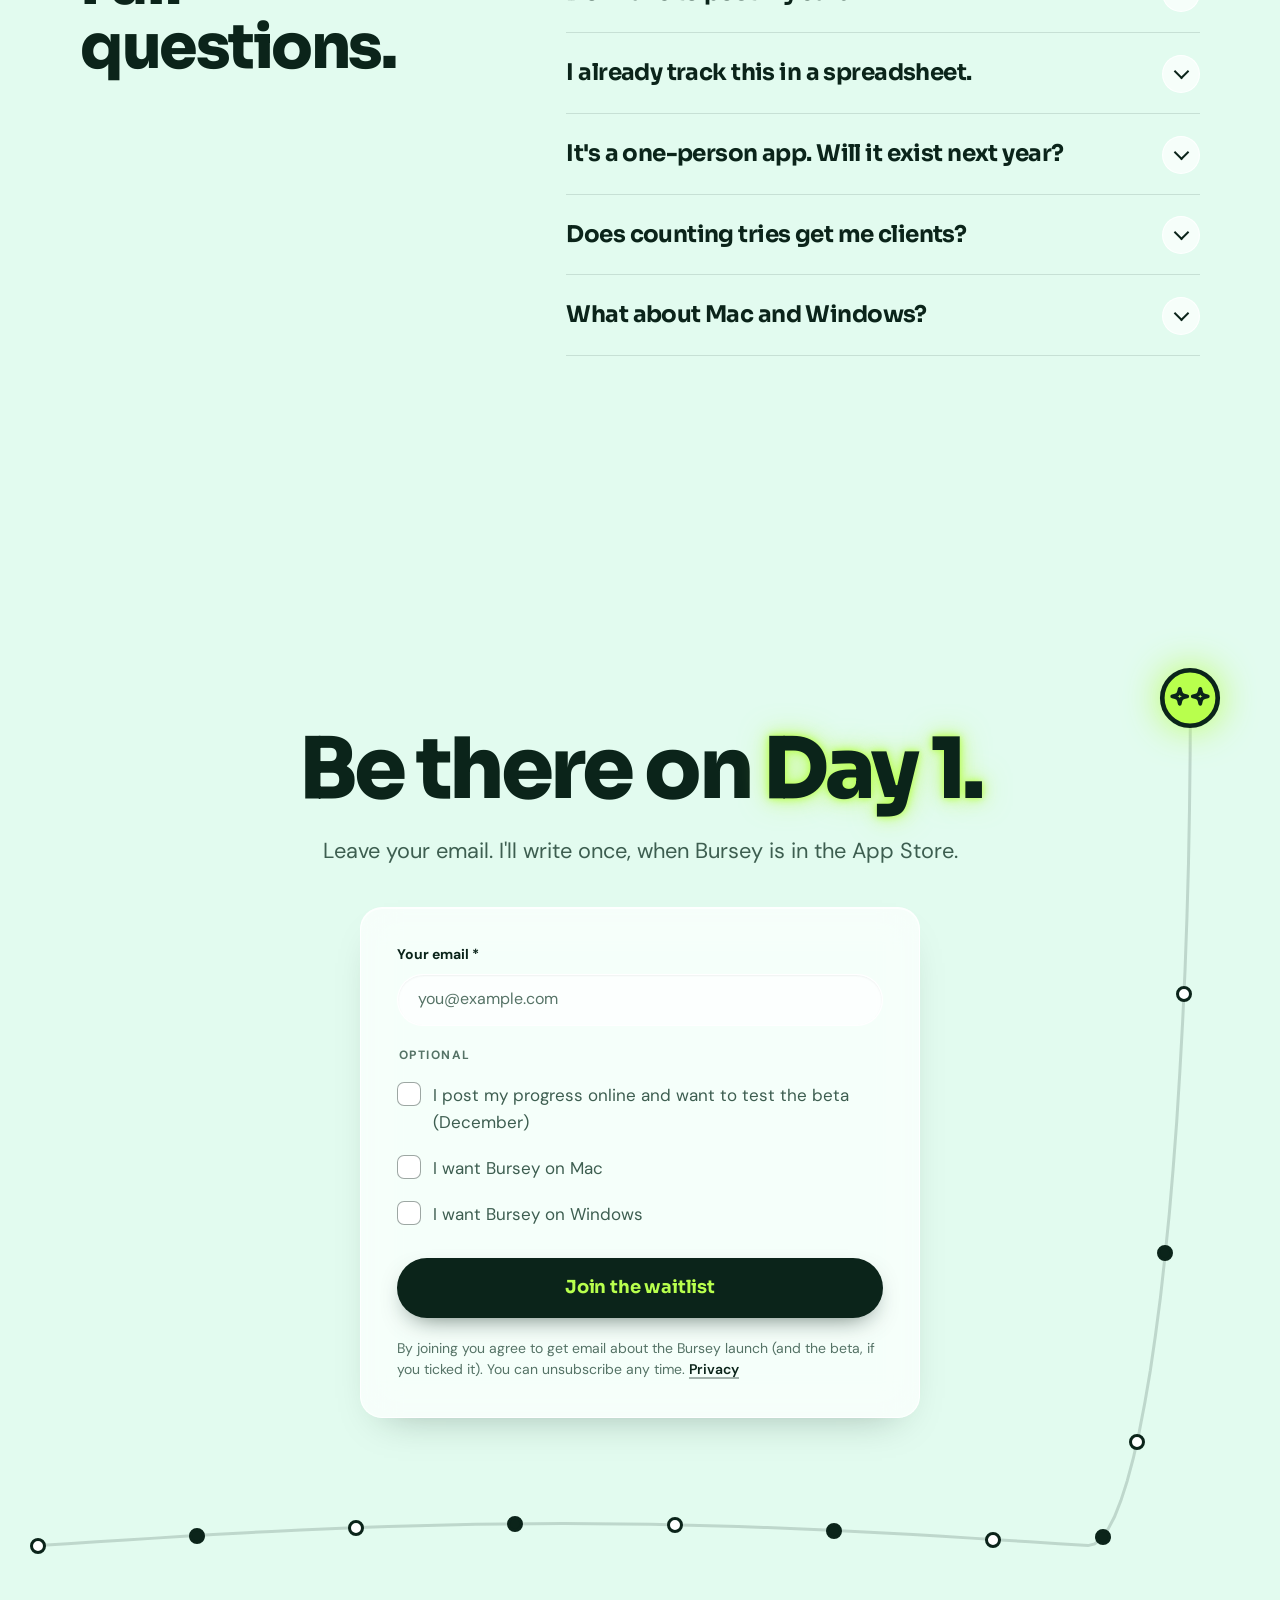
==== commit 28a16d25: "Update site Co-Authored-By: Claude Opus 5.5 <noreply@anthropic.com>" ====
--- a/index.html
+++ b/index.html
@@ -318,7 +318,7 @@
         </ul>
       </article>
     </div>
-    <p class="founding" data-glide><b>Founding members:</b> lifetime for 14 € until 31 Jan 2027 or for the first 100 buyers, whichever comes first. After that it's 19 €.</p>
+    <div class="founding" data-glide><p><b>First 50 on the waitlist:</b> early access to the full app, with everything in Bursey Plus, before it's in the App Store.</p><a class="founding__cta" href="#waitlist">Get early access</a></div>
     <p class="fine center" data-glide>Prices in euros. On iPhone, in the App Store, from 11 Jan 2027.</p>
   </div>
 </section>
--- a/css/style.css
+++ b/css/style.css
@@ -446,6 +446,10 @@
 .plan li::after { content: ""; position: absolute; left: 6px; top: calc(.12em + 6px); width: 8px; height: 4.5px; border-left: 2px solid var(--ink); border-bottom: 2px solid var(--ink); transform: rotate(-45deg); }
 .founding { margin-top: 16px; padding: 20px 24px; border-radius: var(--r); background: var(--ink); color: #fff; font-size: 17px; }
 .founding b { color: var(--lime); }
+.founding { display: flex; align-items: center; justify-content: space-between; gap: 16px 24px; flex-wrap: wrap; }
+.founding p { flex: 1 1 320px; }
+.founding__cta { display: inline-flex; align-items: center; min-height: 44px; padding: 0 20px; border-radius: 99px; background: var(--lime); color: var(--ink); font-family: var(--display); font-weight: 700; font-size: 15px; text-decoration: none; white-space: nowrap; transition: transform .3s var(--spring); }
+.founding__cta:hover { transform: translateY(-2px) scale(1.03); }
 .plans .fine { margin-top: 20px; }
 
 /* ---------- 8. Founder */
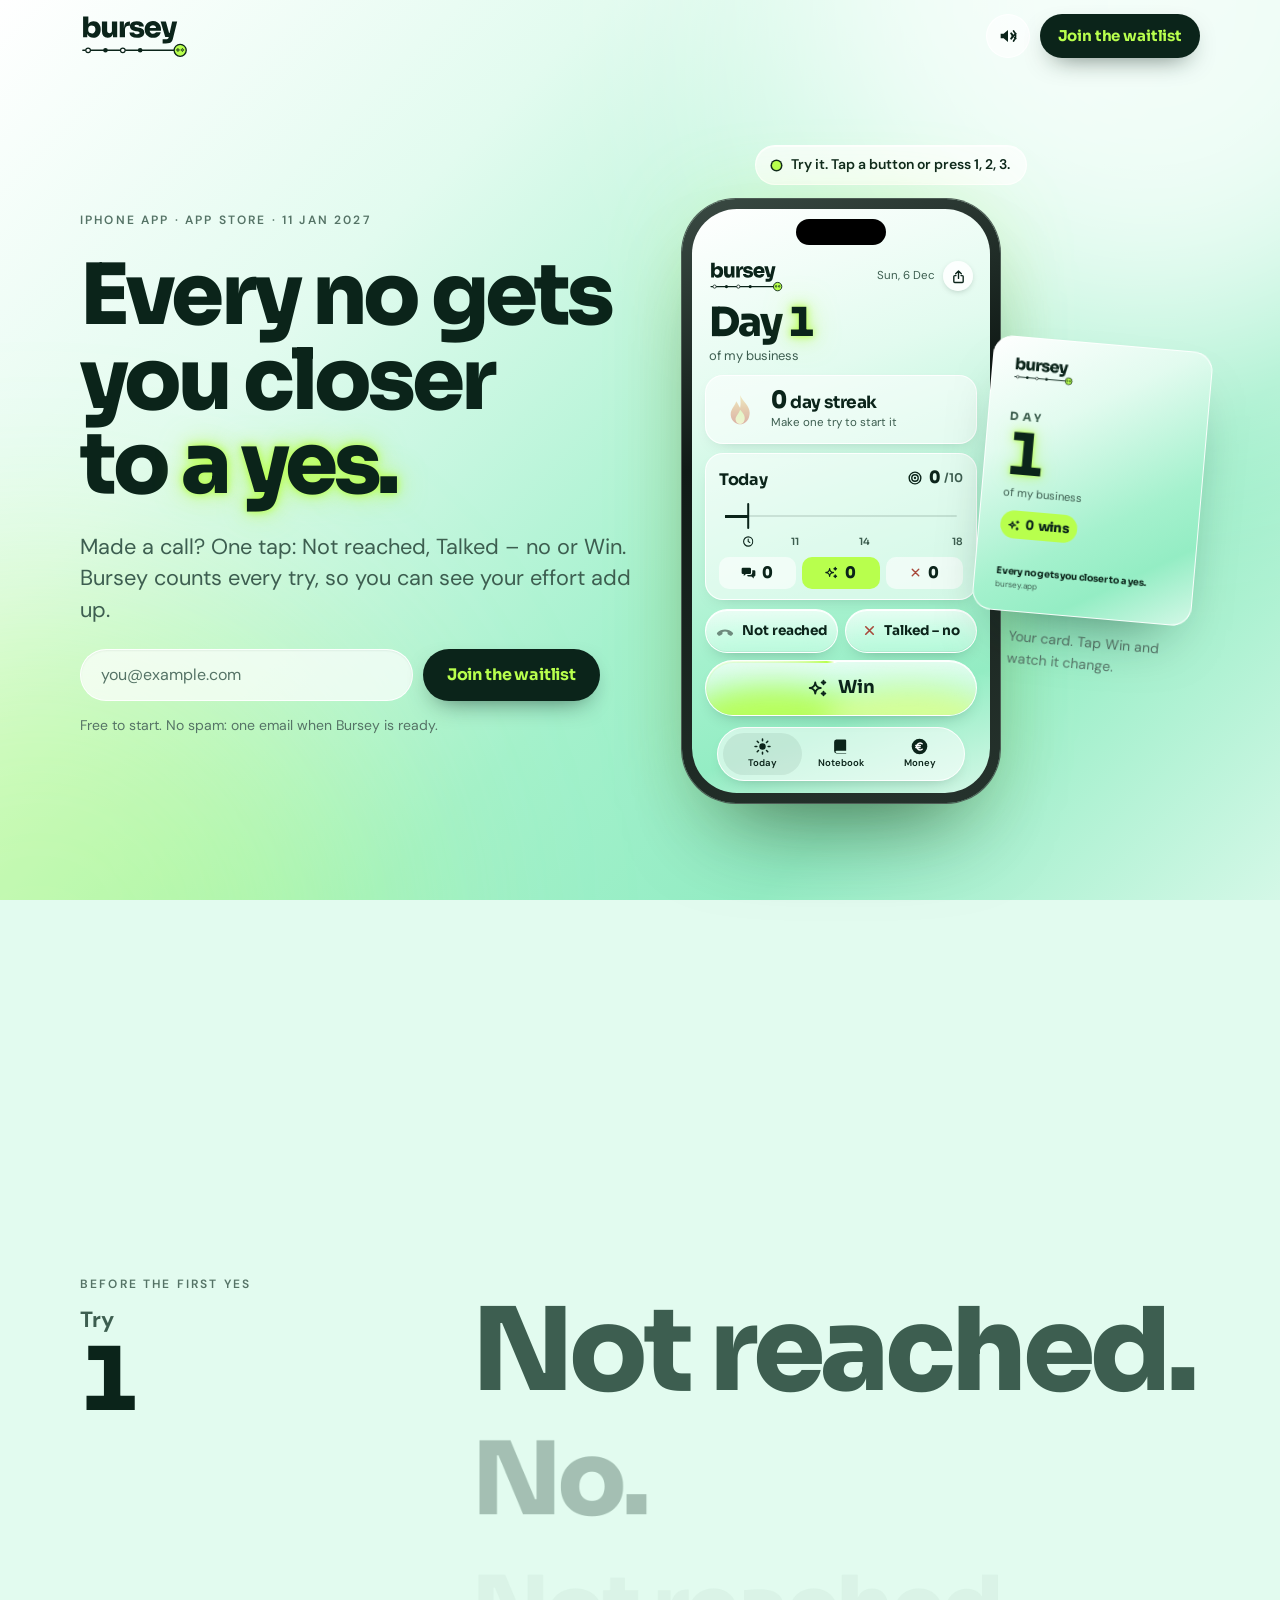
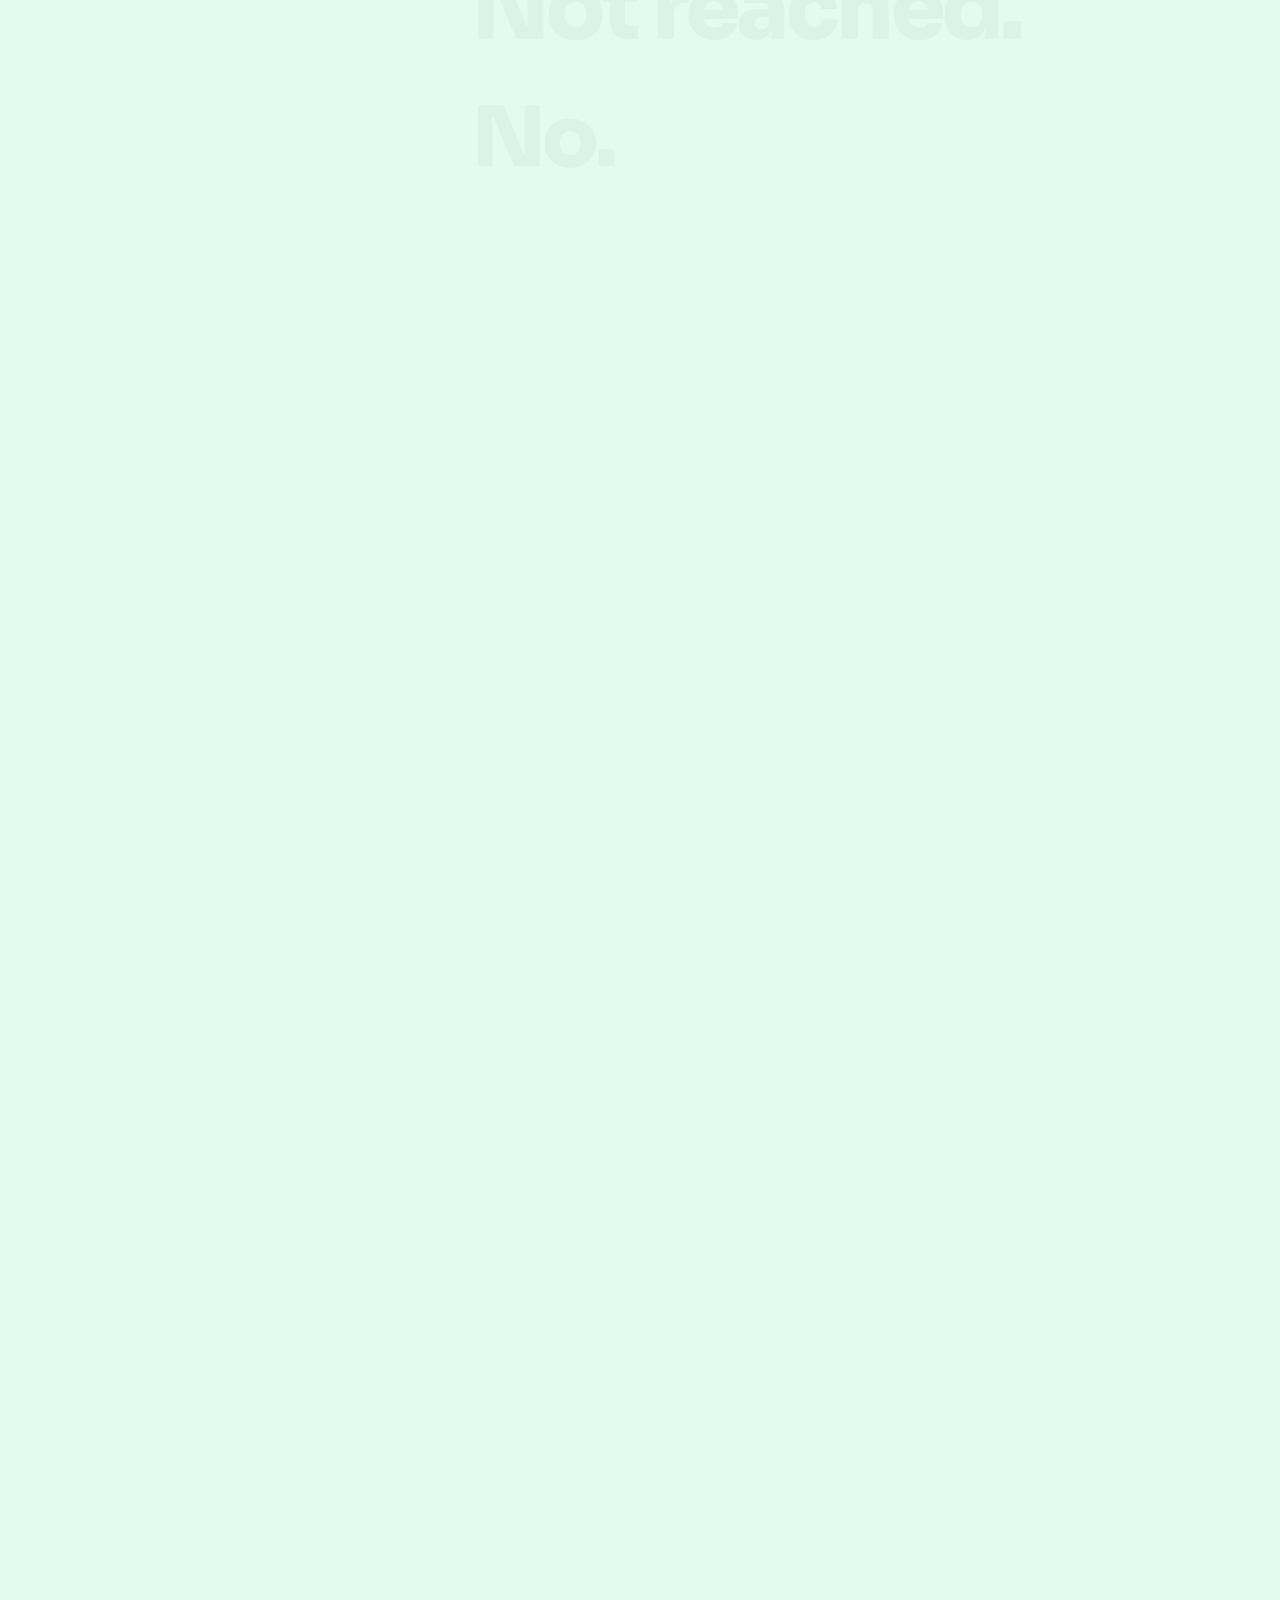
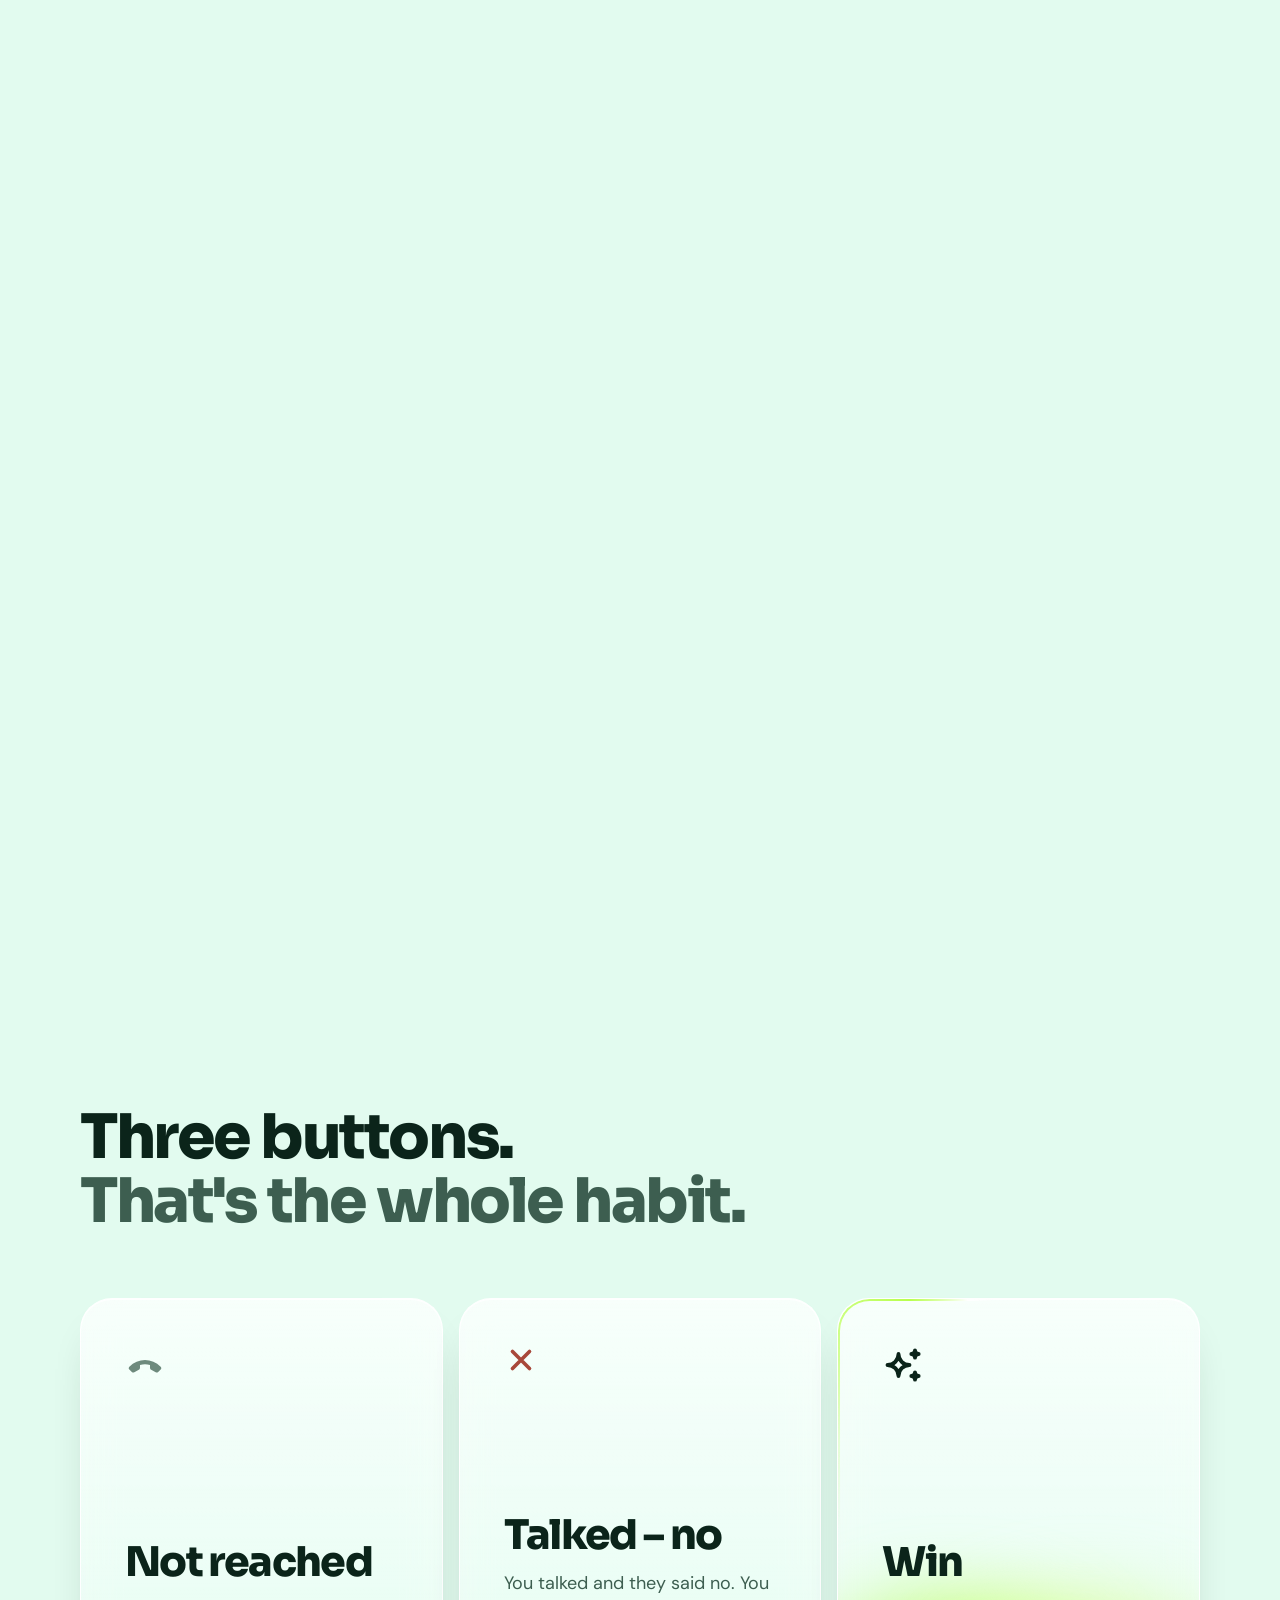
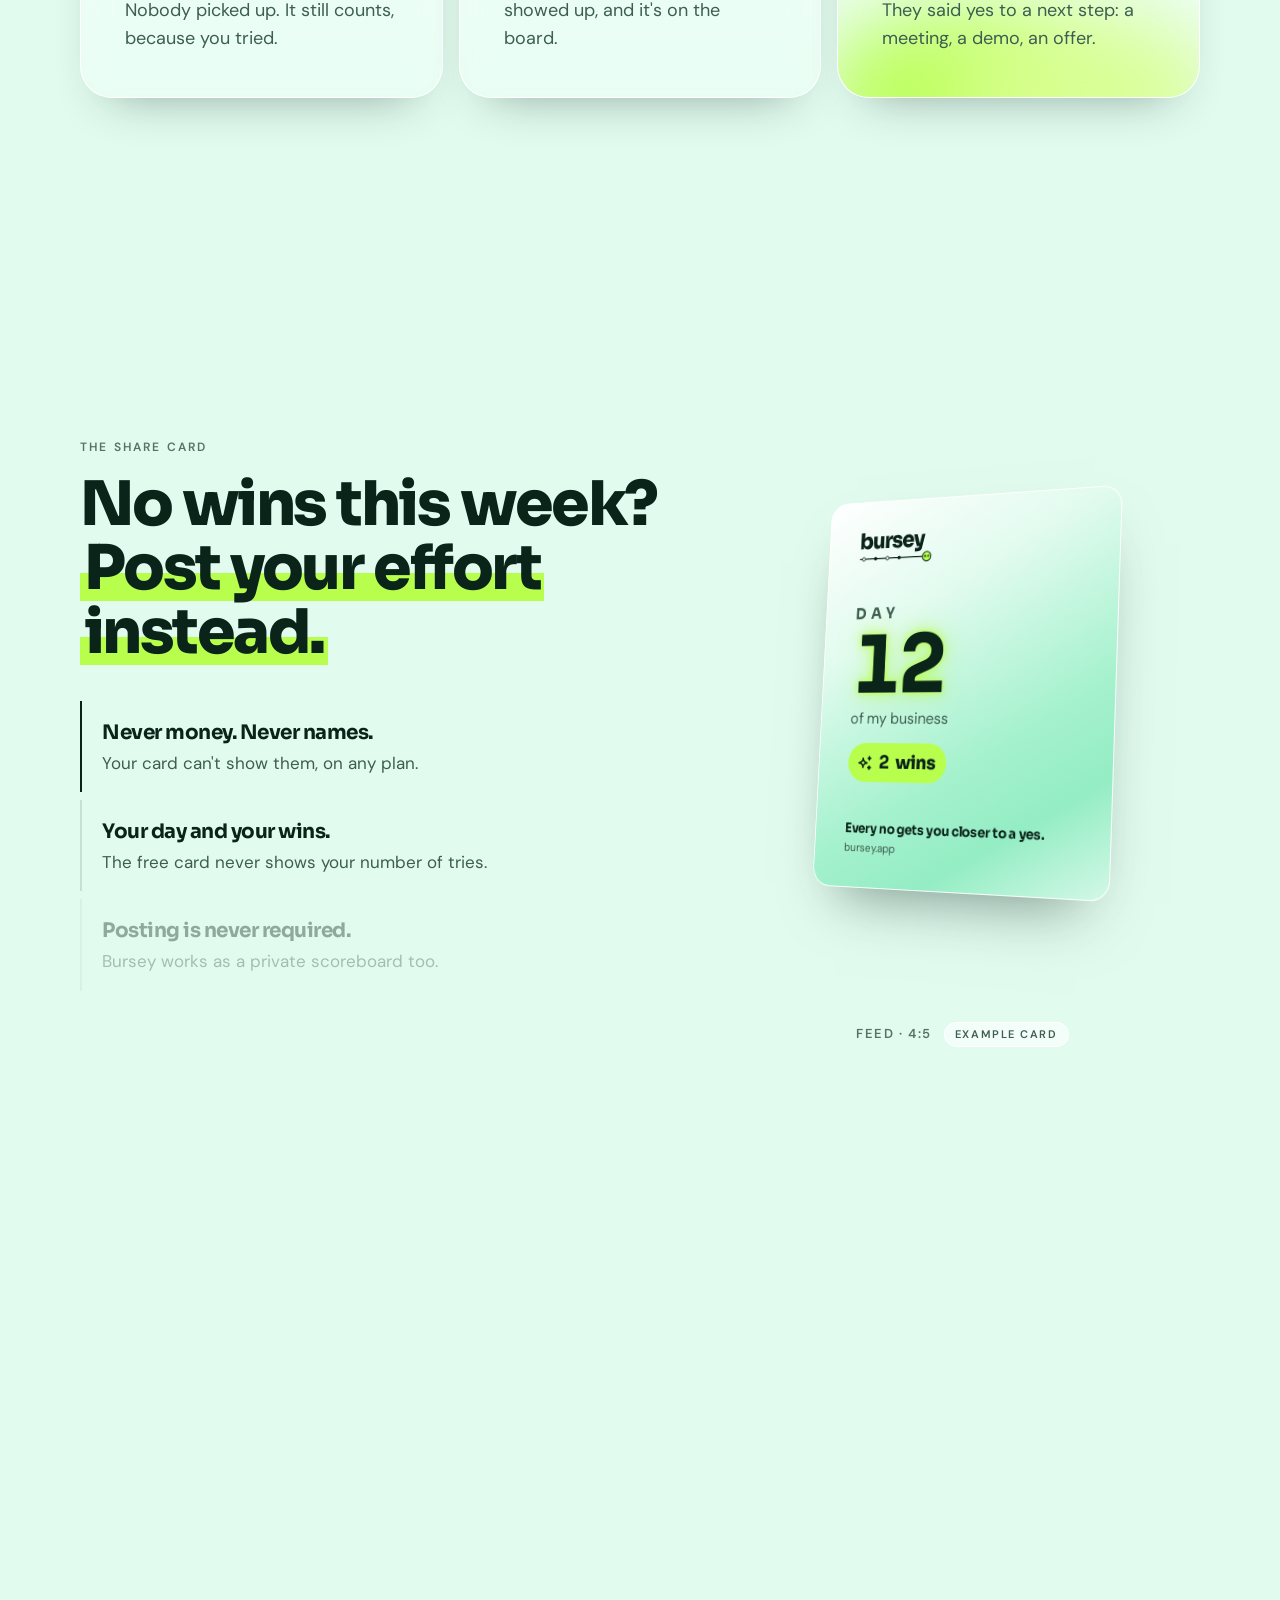
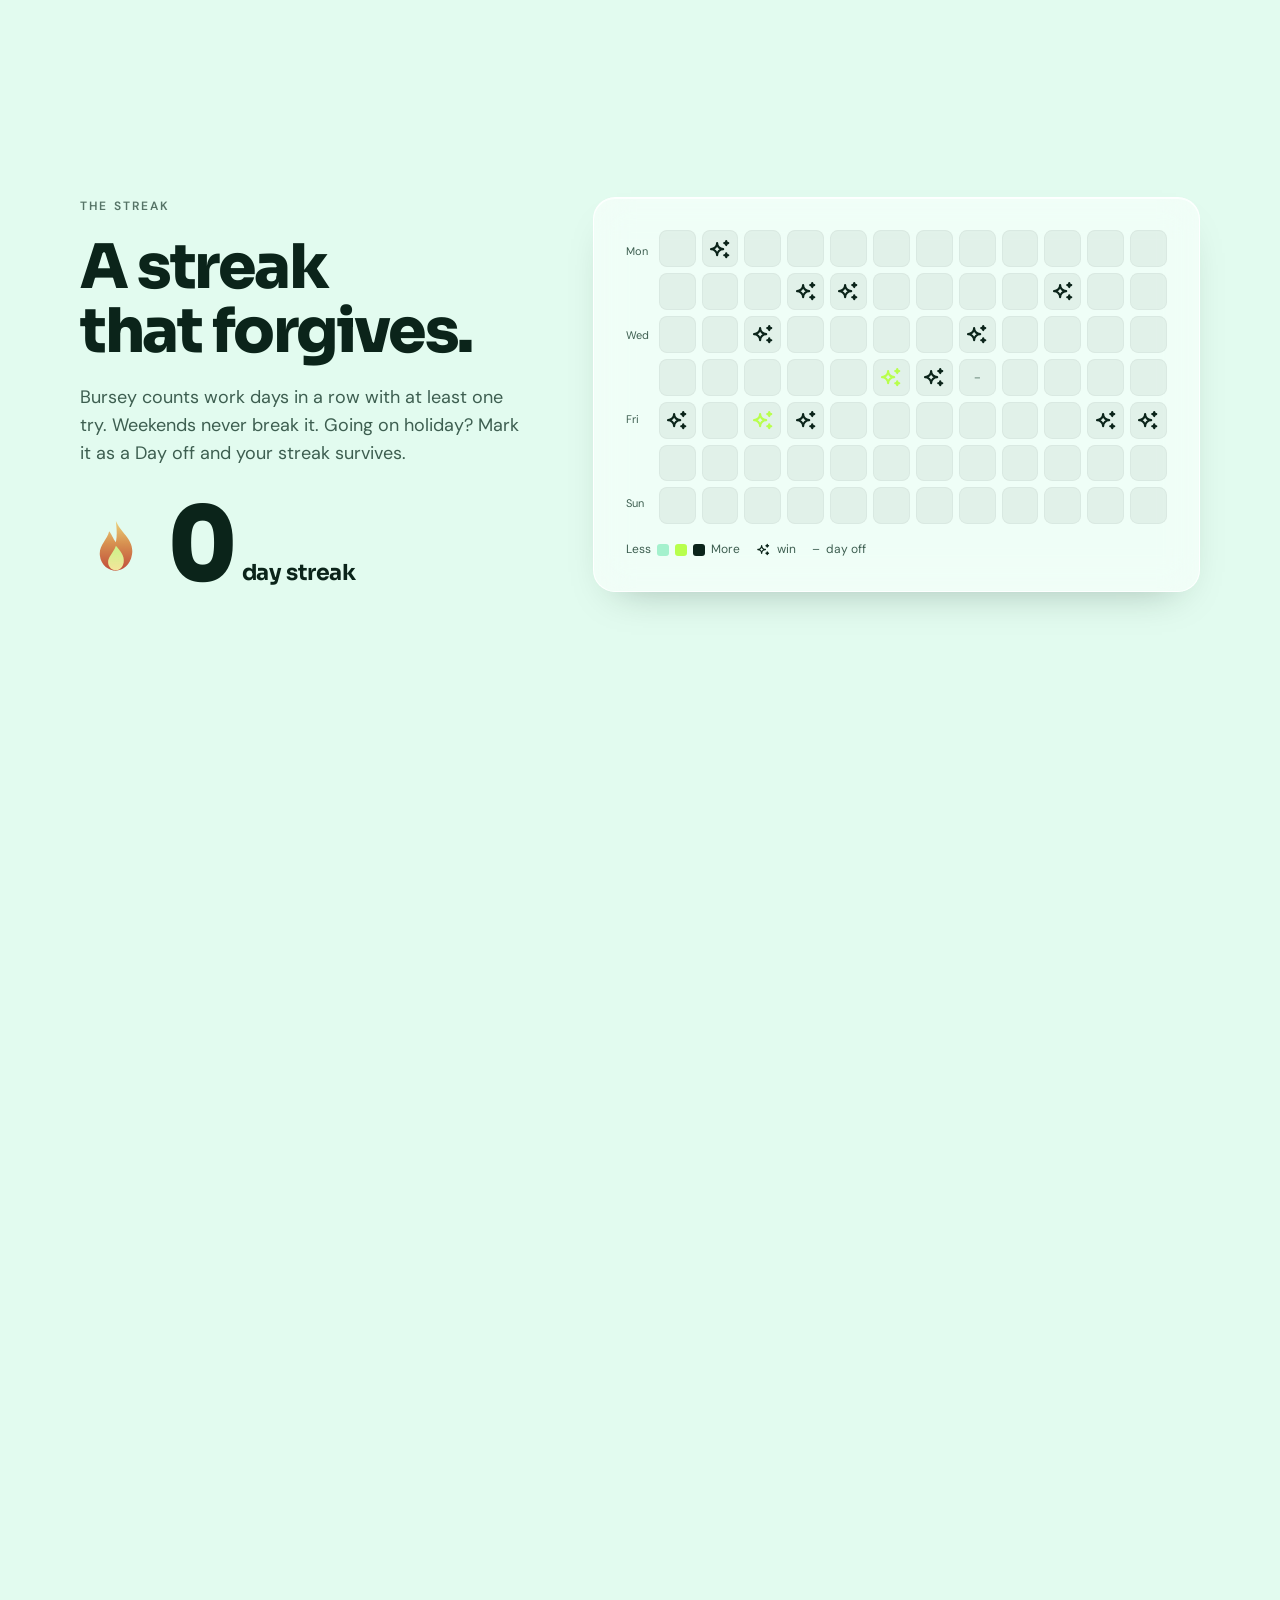
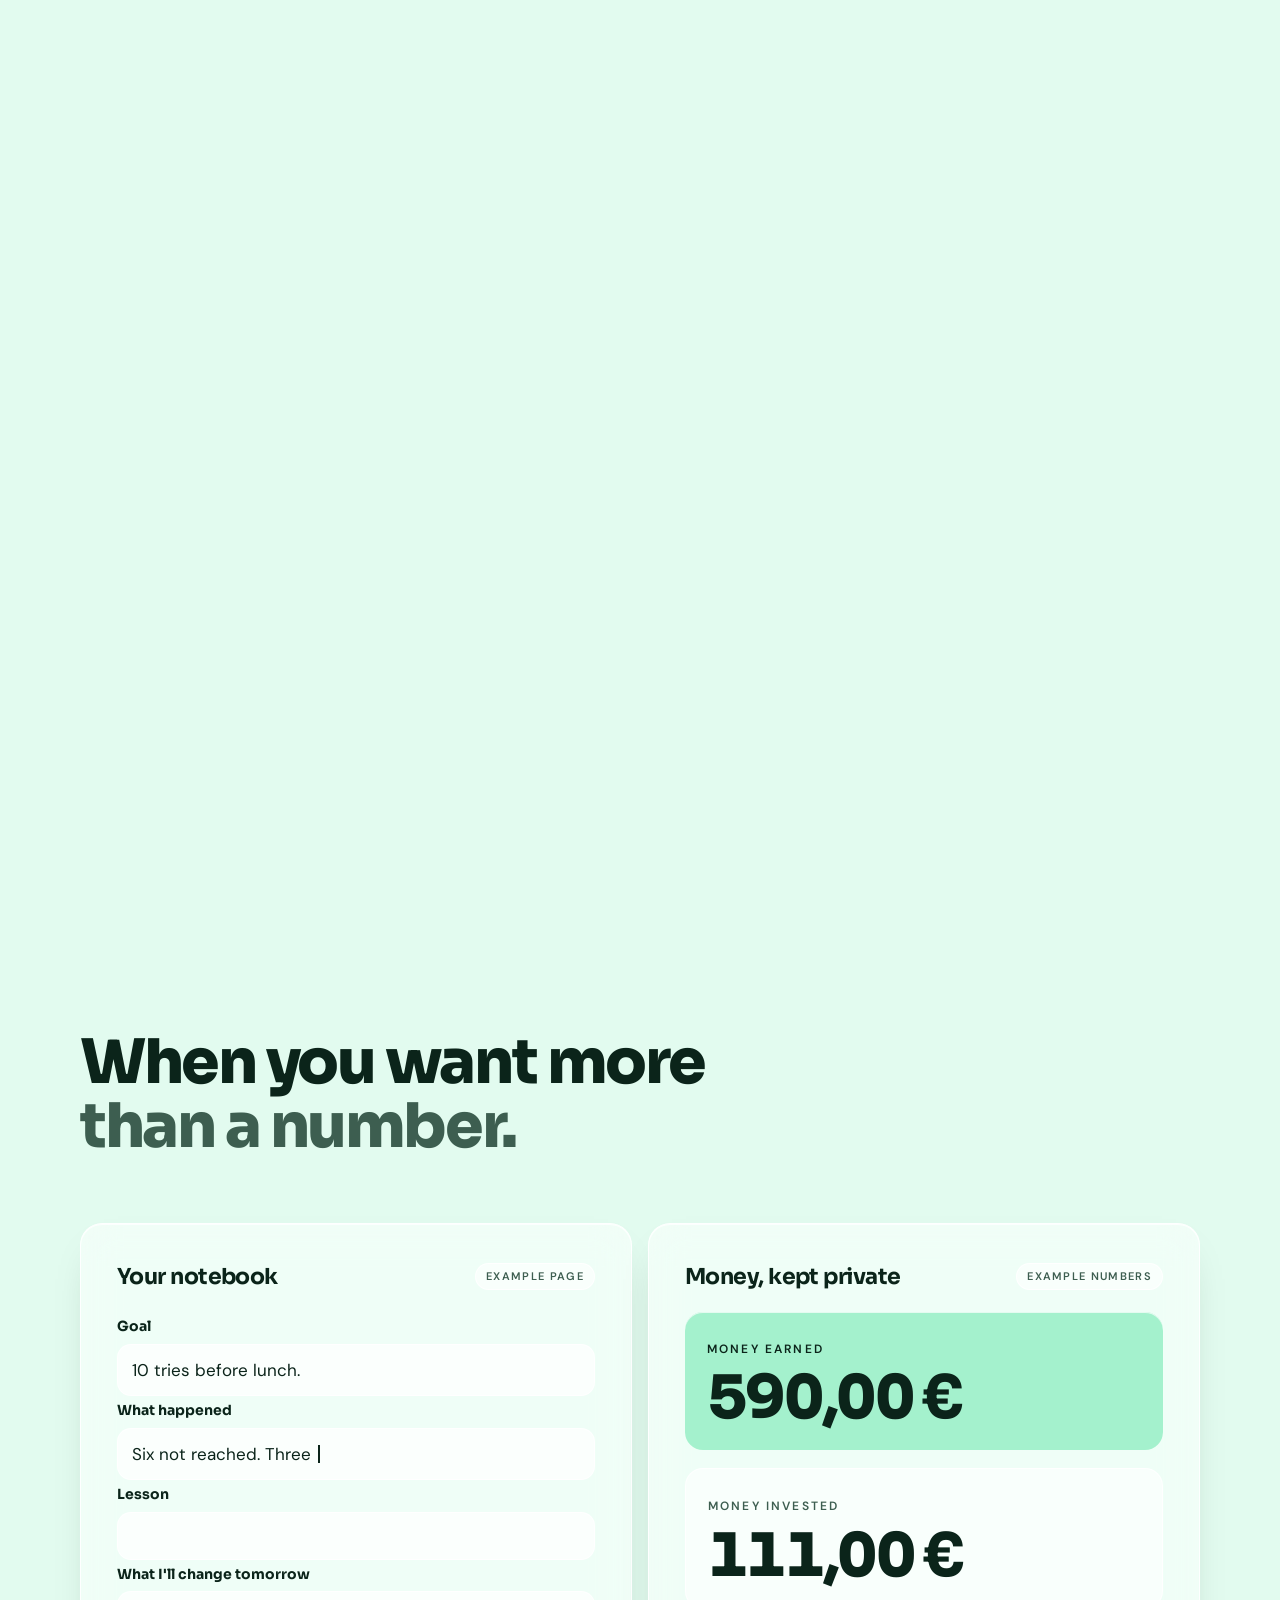
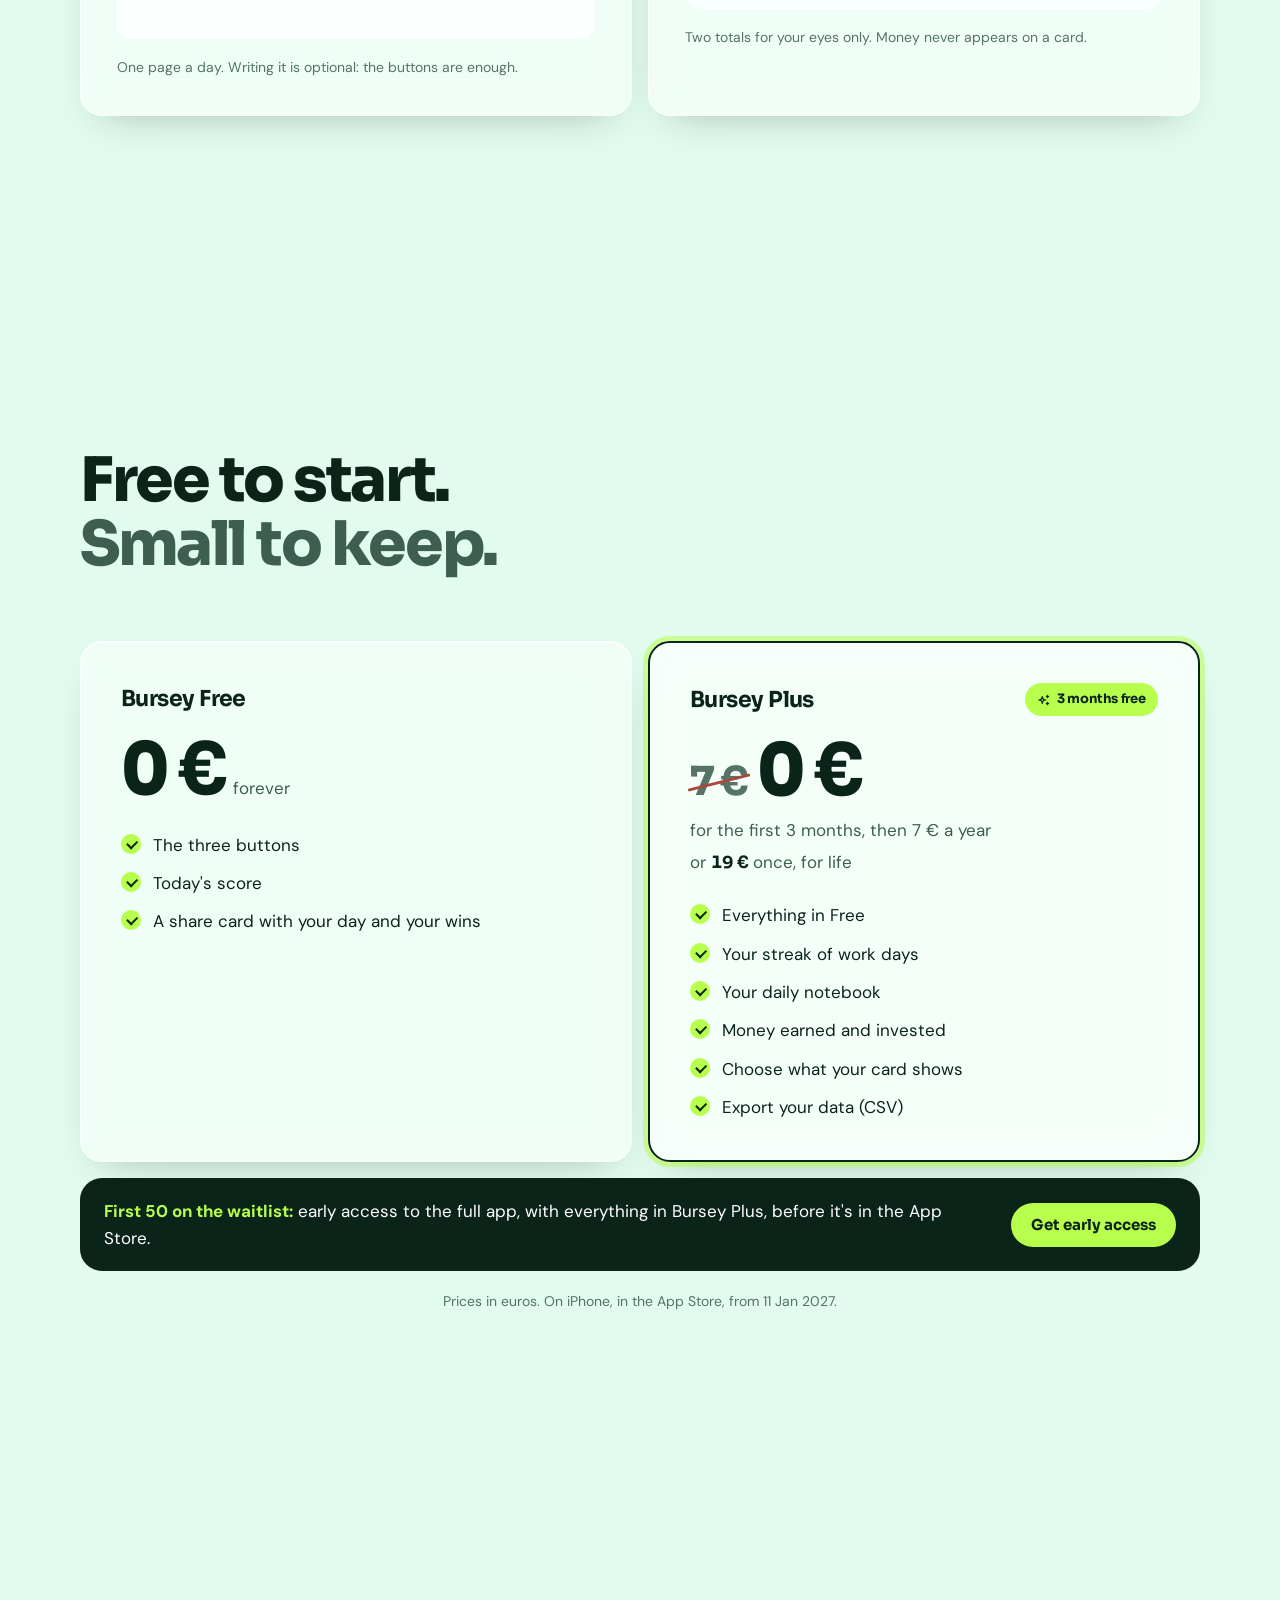
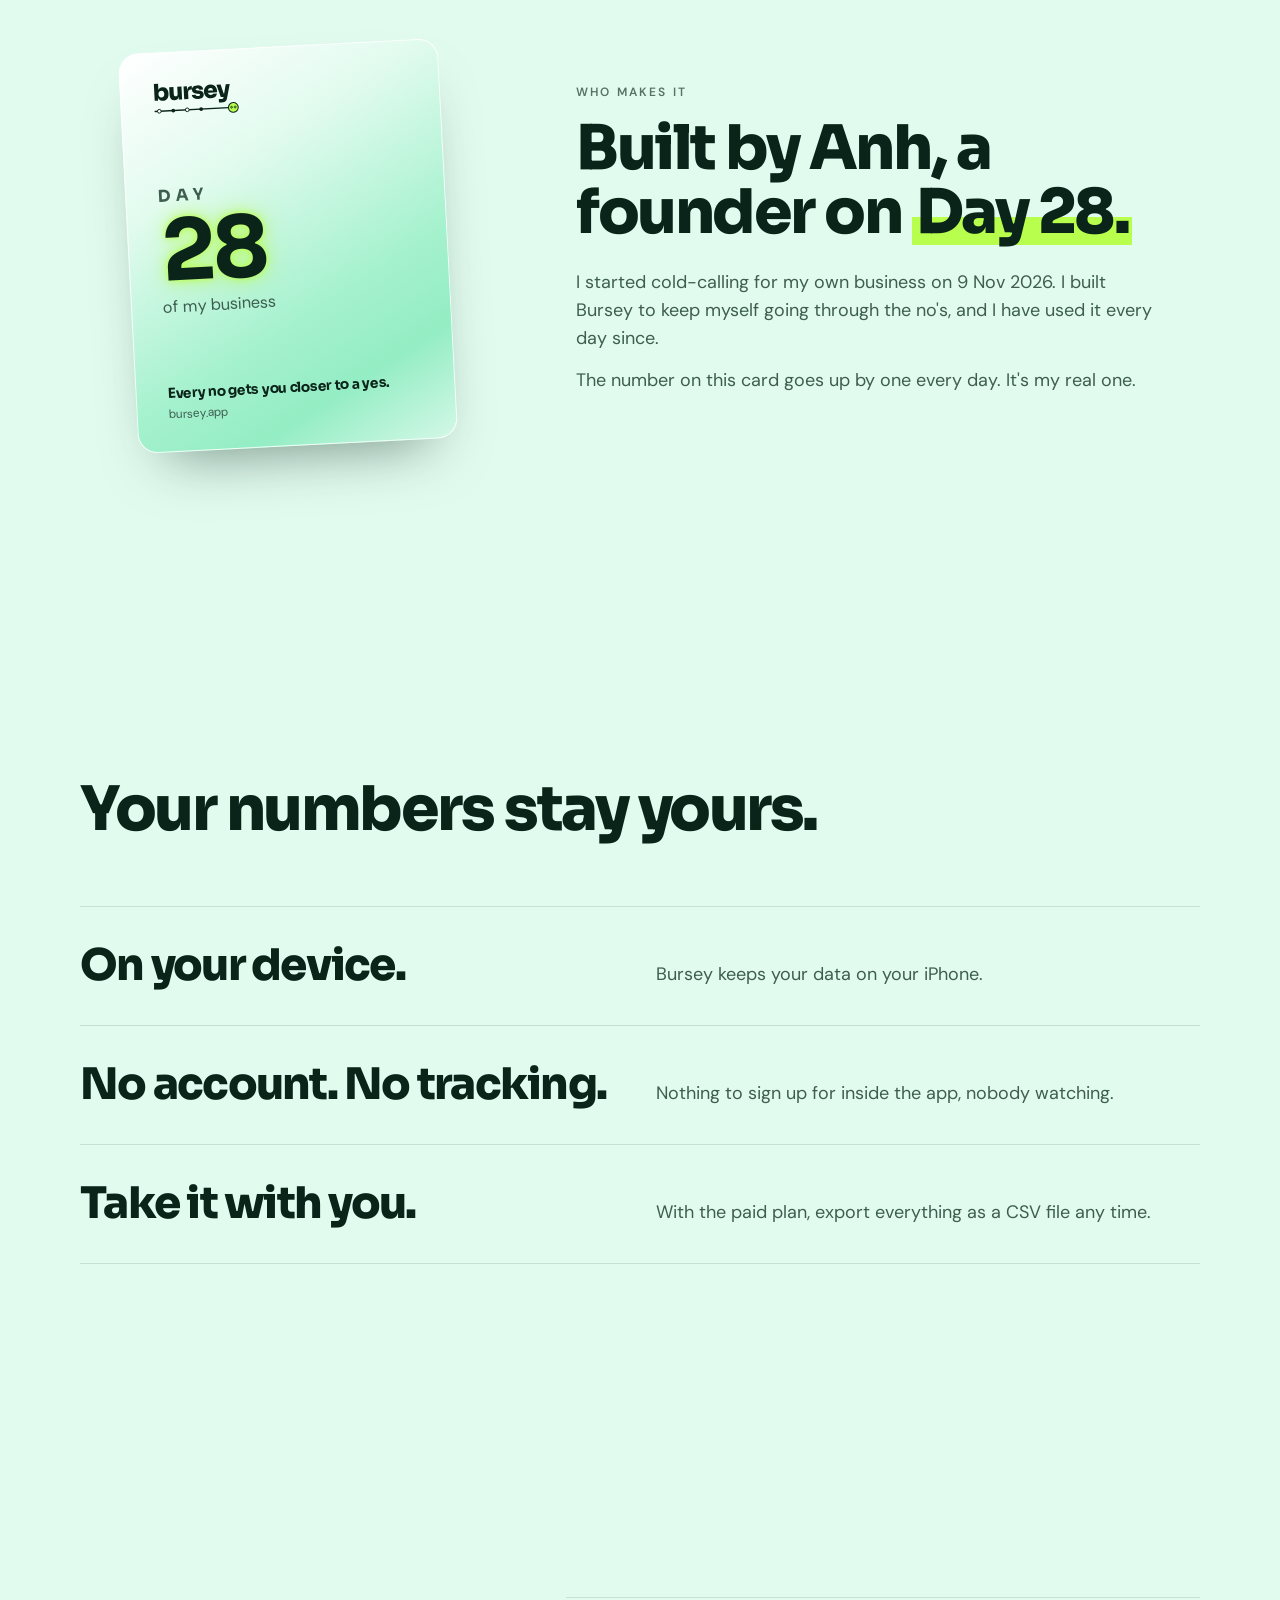
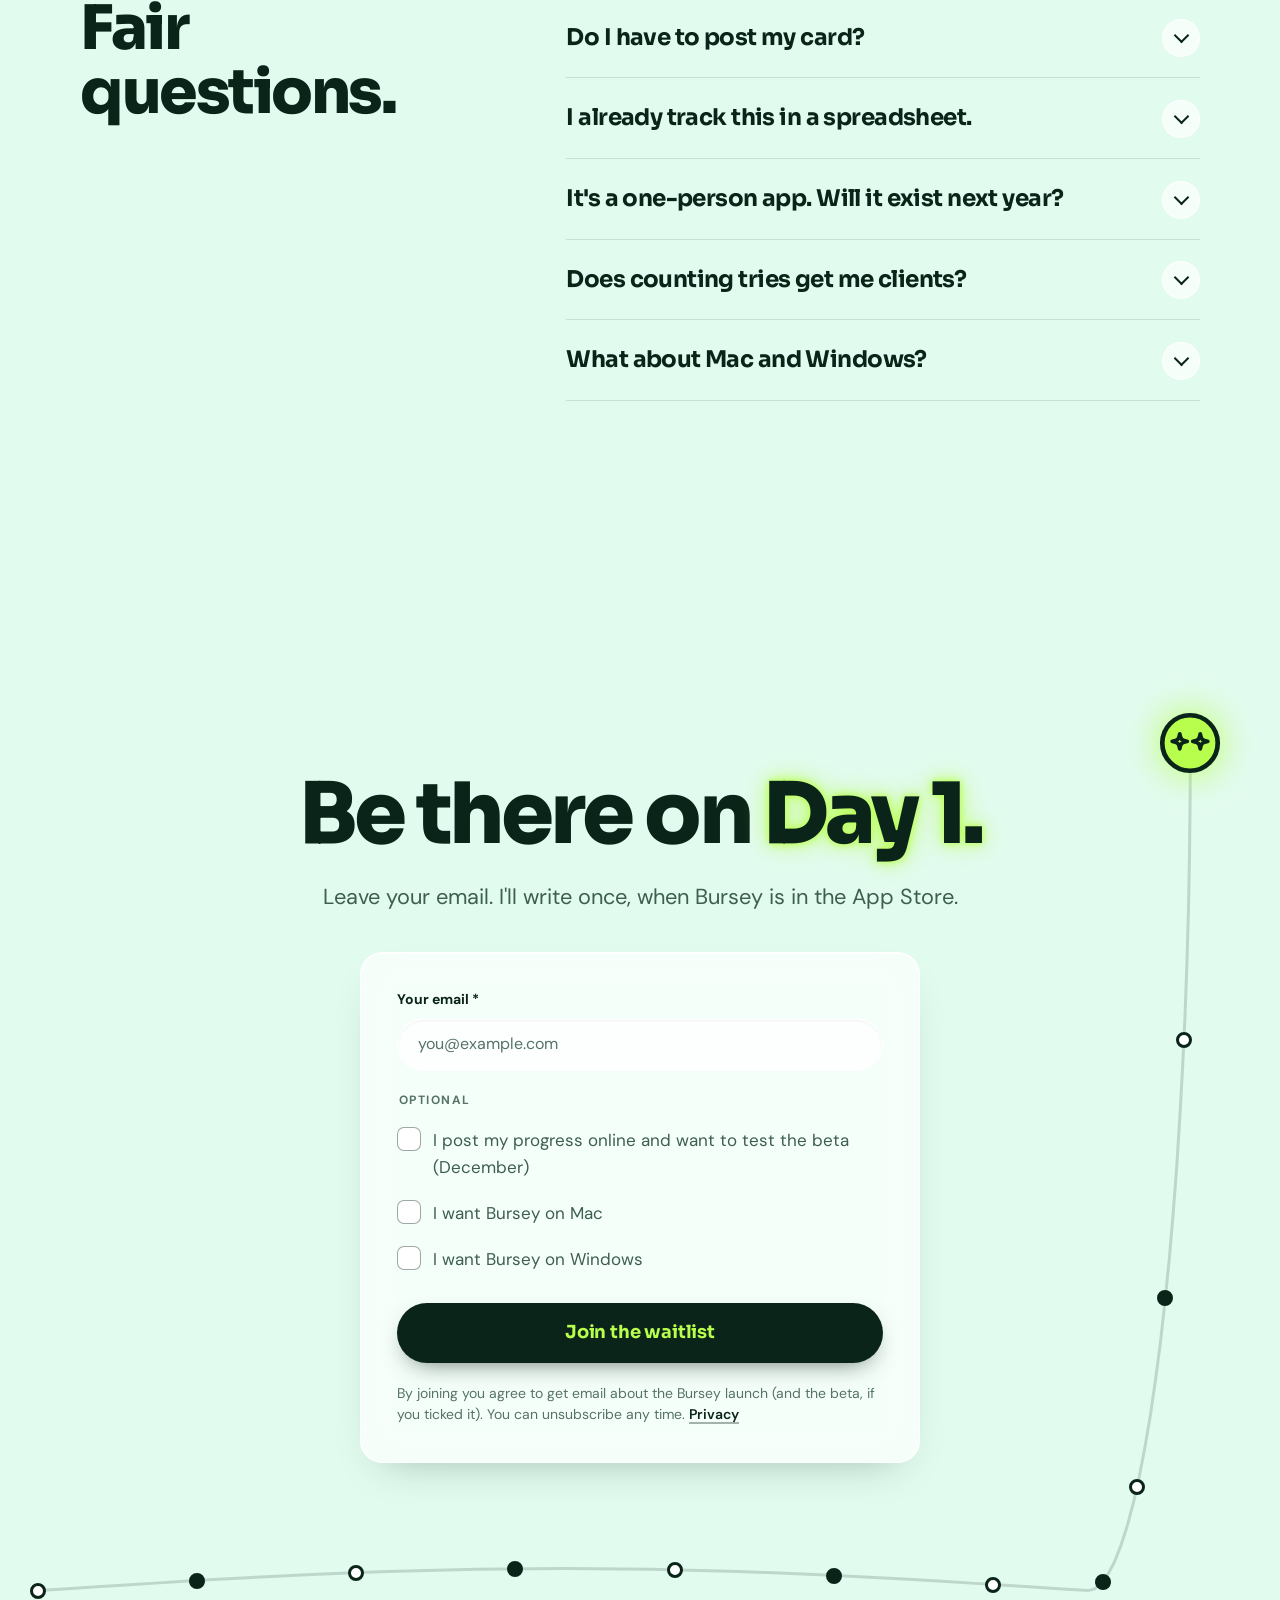
==== commit 6d8c84ca: "Update site Co-Authored-By: Claude Opus 5.5 <noreply@anthropic.com>" ====
--- a/index.html
+++ b/index.html
@@ -305,8 +305,8 @@
         </ul>
       </article>
       <article class="card plan plan--paid" data-glide>
-        <div class="plan__head"><h3>Bursey Plus</h3><span class="plan__badge"><svg width="14" height="14" aria-hidden="true"><use href="#i-sparkles"/></svg>First year free</span></div>
-        <p class="plan__price"><s class="plan__was" aria-label="was 7 euros">7 €</s><b>0 €</b><span>for the first year, then 7 € a year</span></p>
+        <div class="plan__head"><h3>Bursey Plus</h3><span class="plan__badge"><svg width="14" height="14" aria-hidden="true"><use href="#i-sparkles"/></svg>3 months free</span></div>
+        <p class="plan__price"><s class="plan__was" aria-label="was 7 euros">7 €</s><b>0 €</b><span>for the first 3 months, then 7 € a year</span></p>
         <p class="plan__or">or <b>19 €</b> once, for life</p>
         <ul>
           <li>Everything in Free</li>
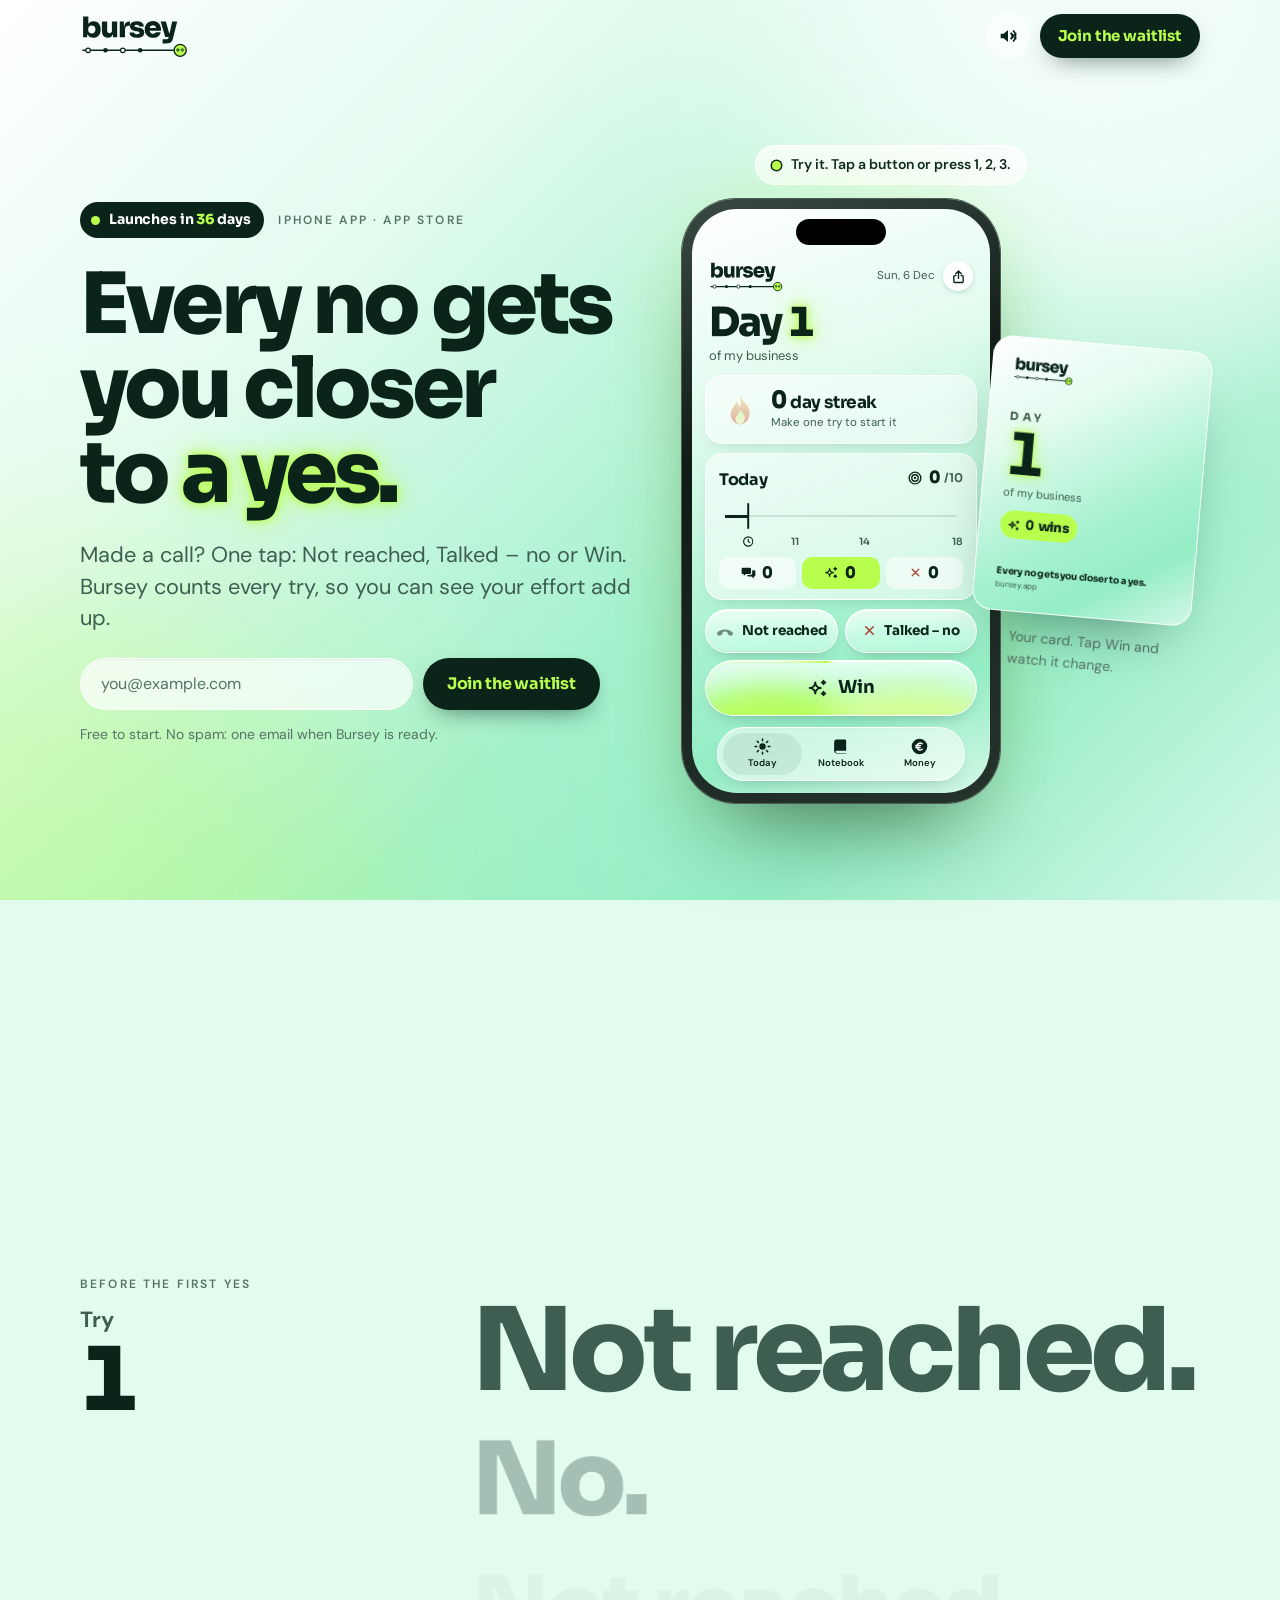
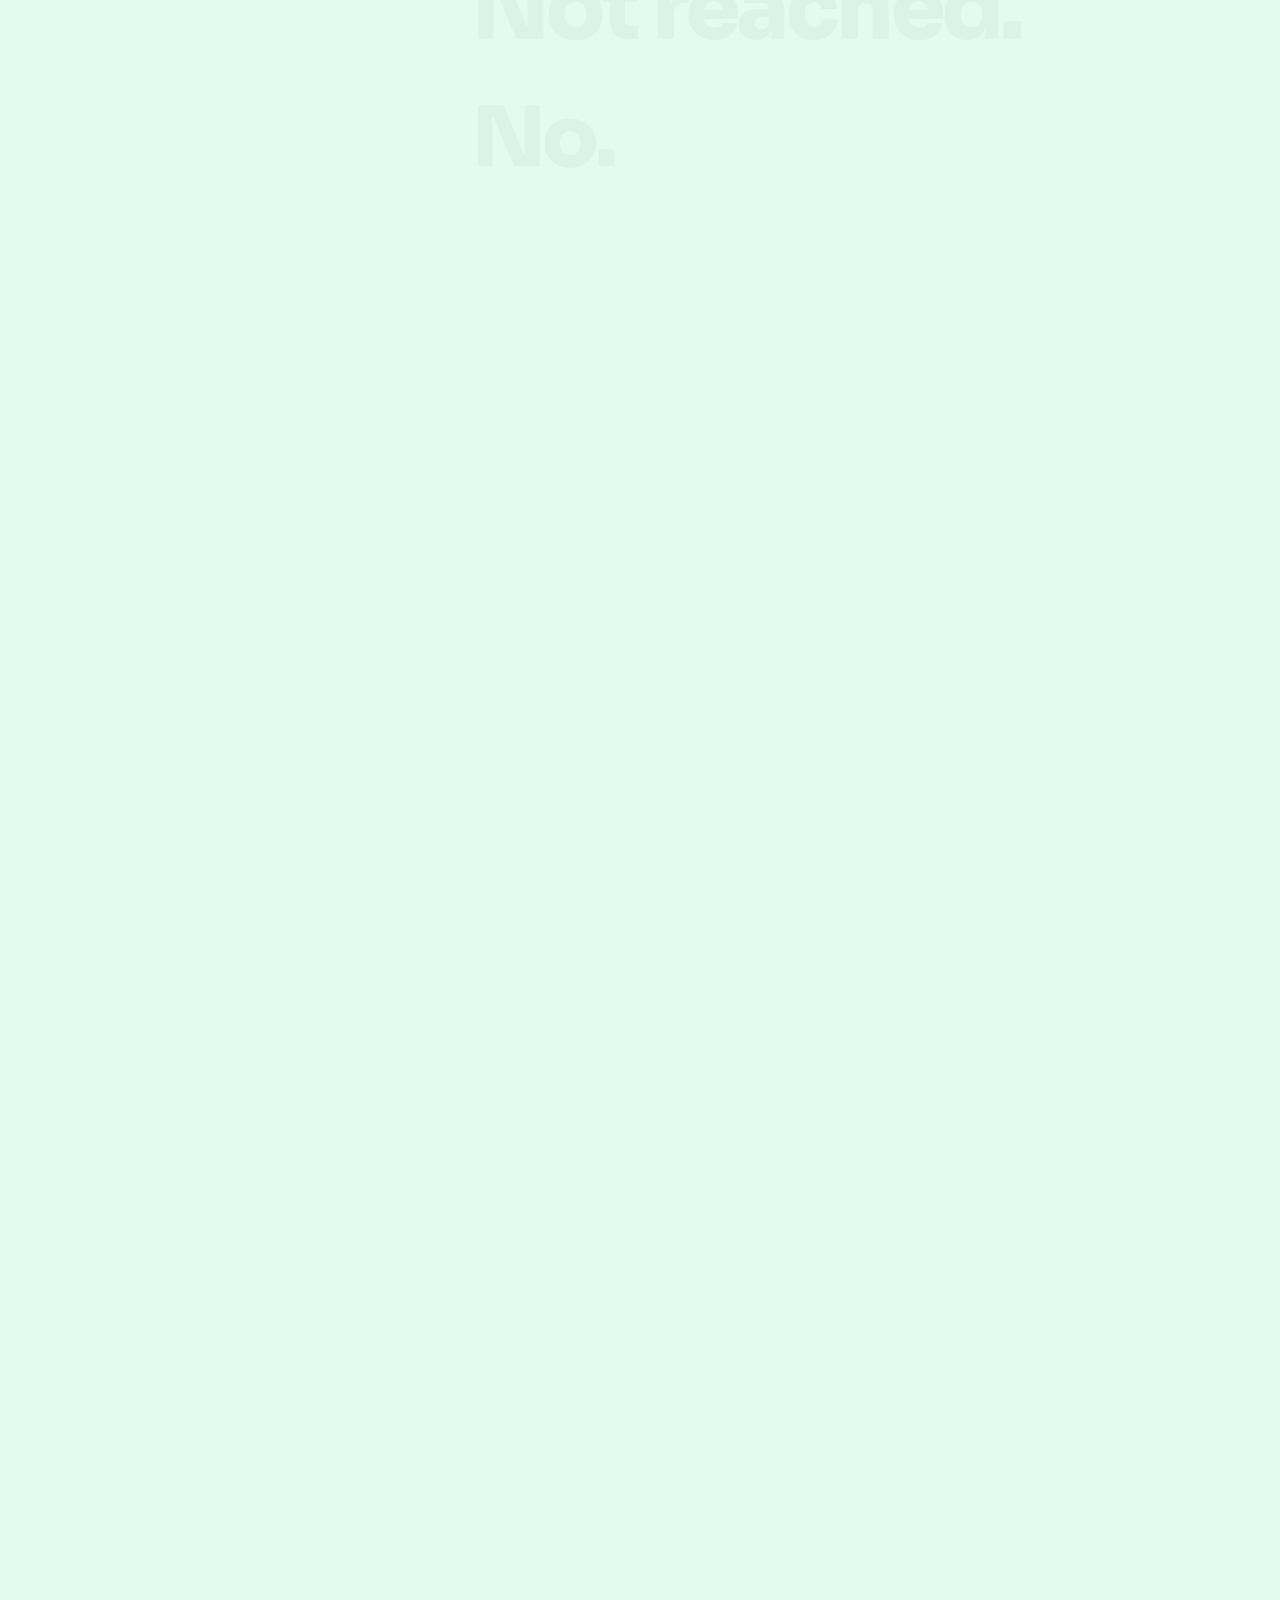
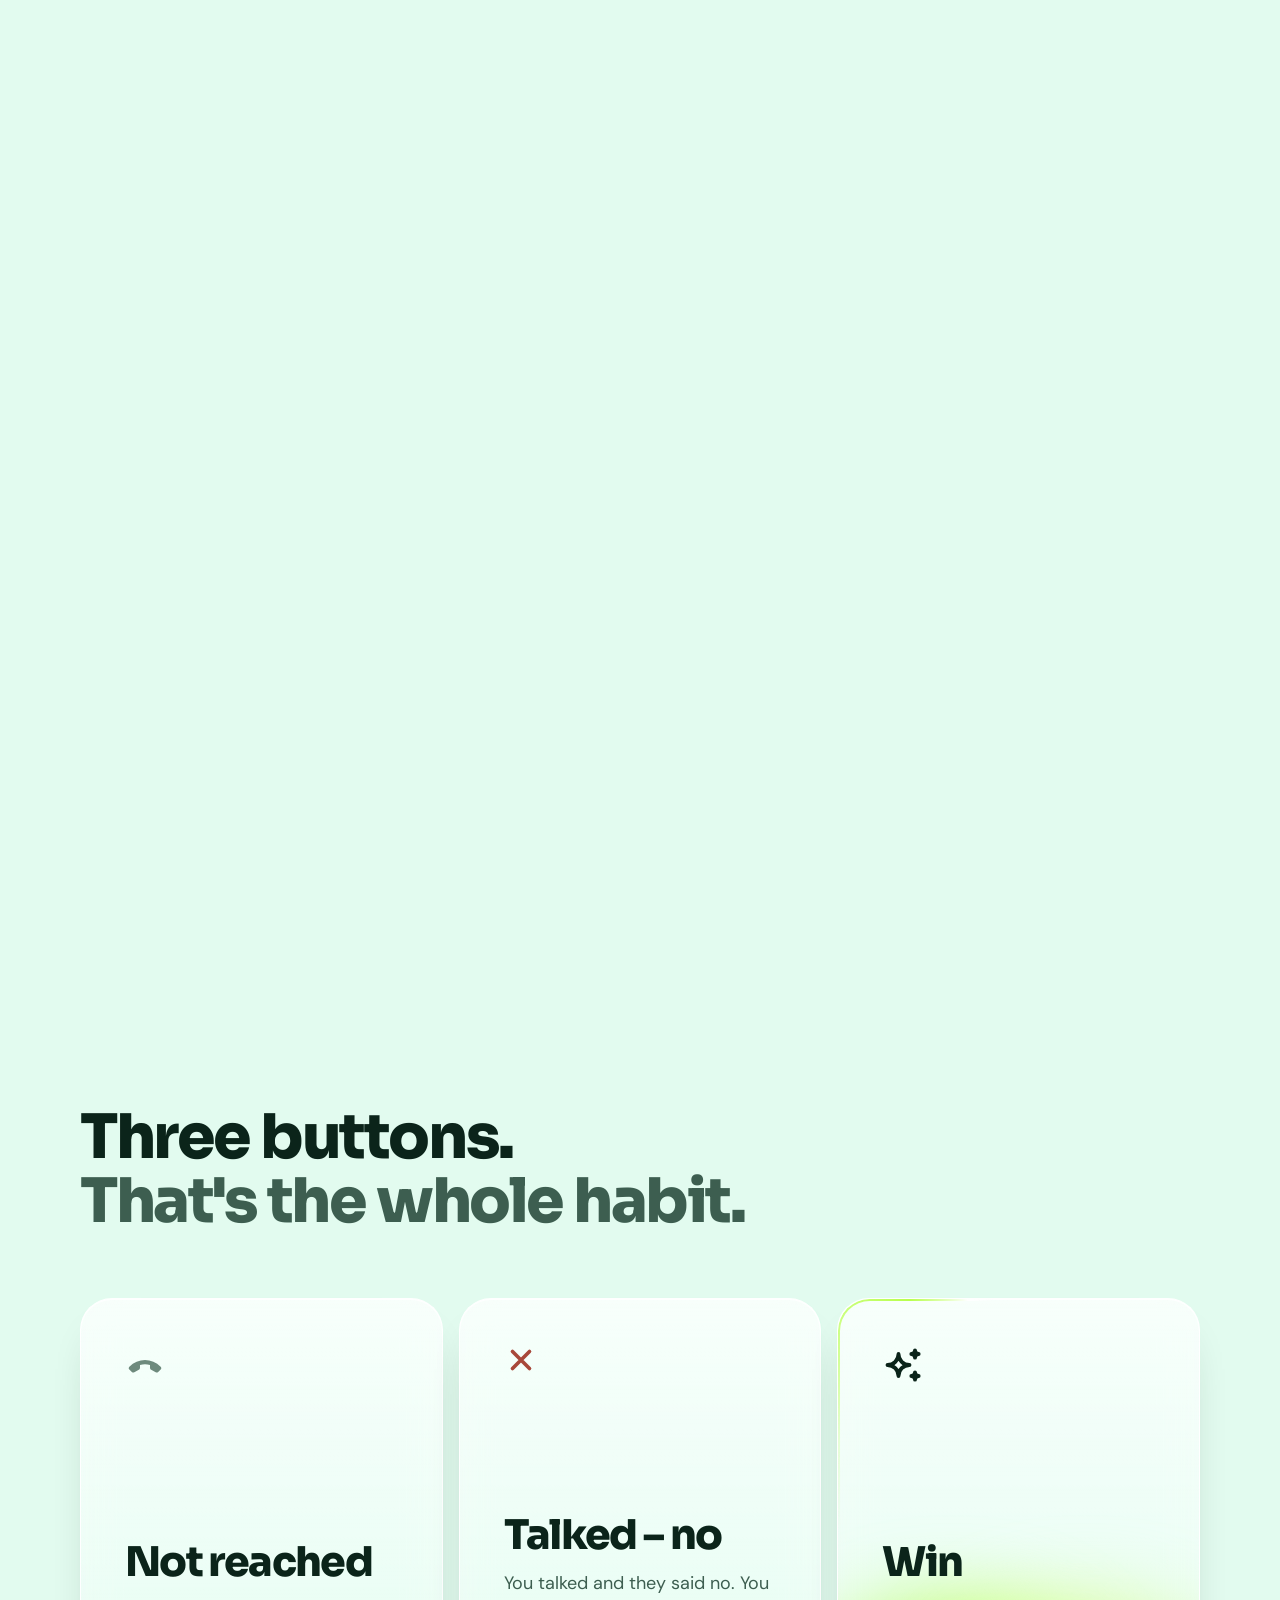
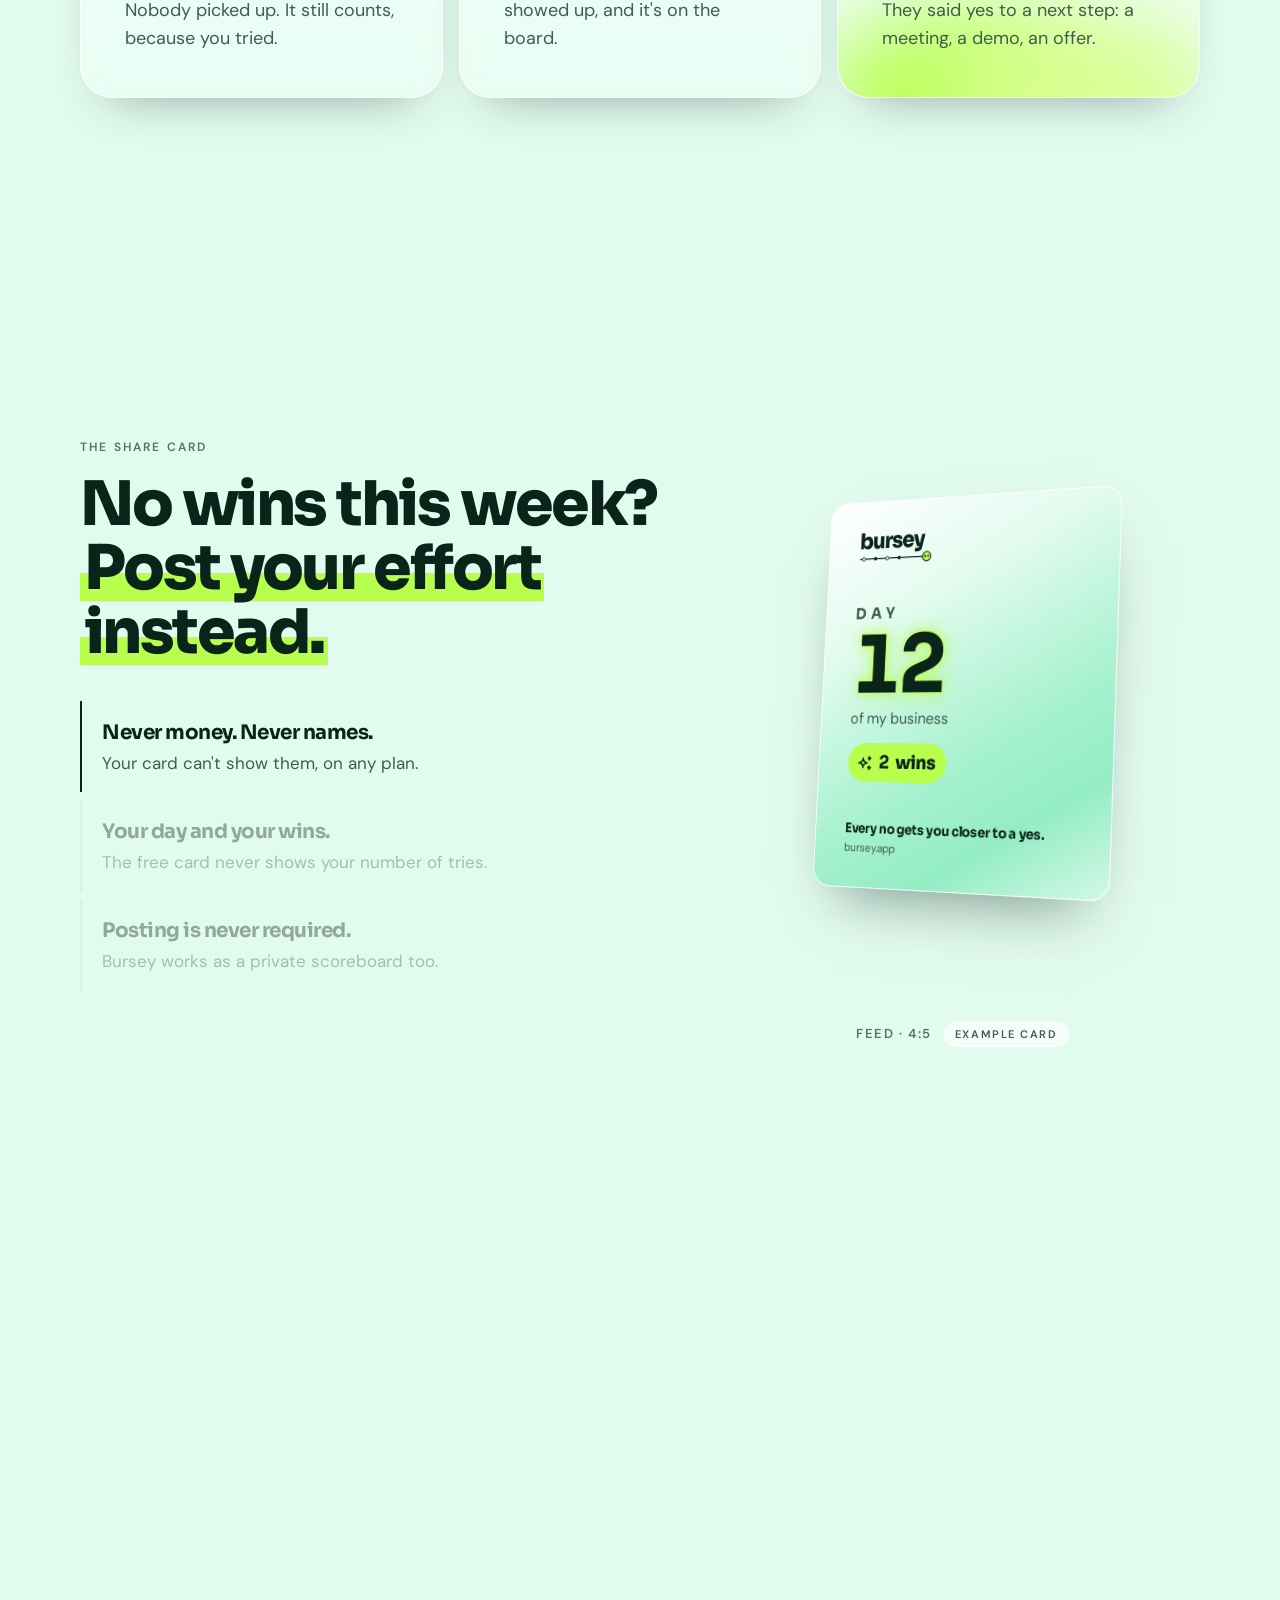
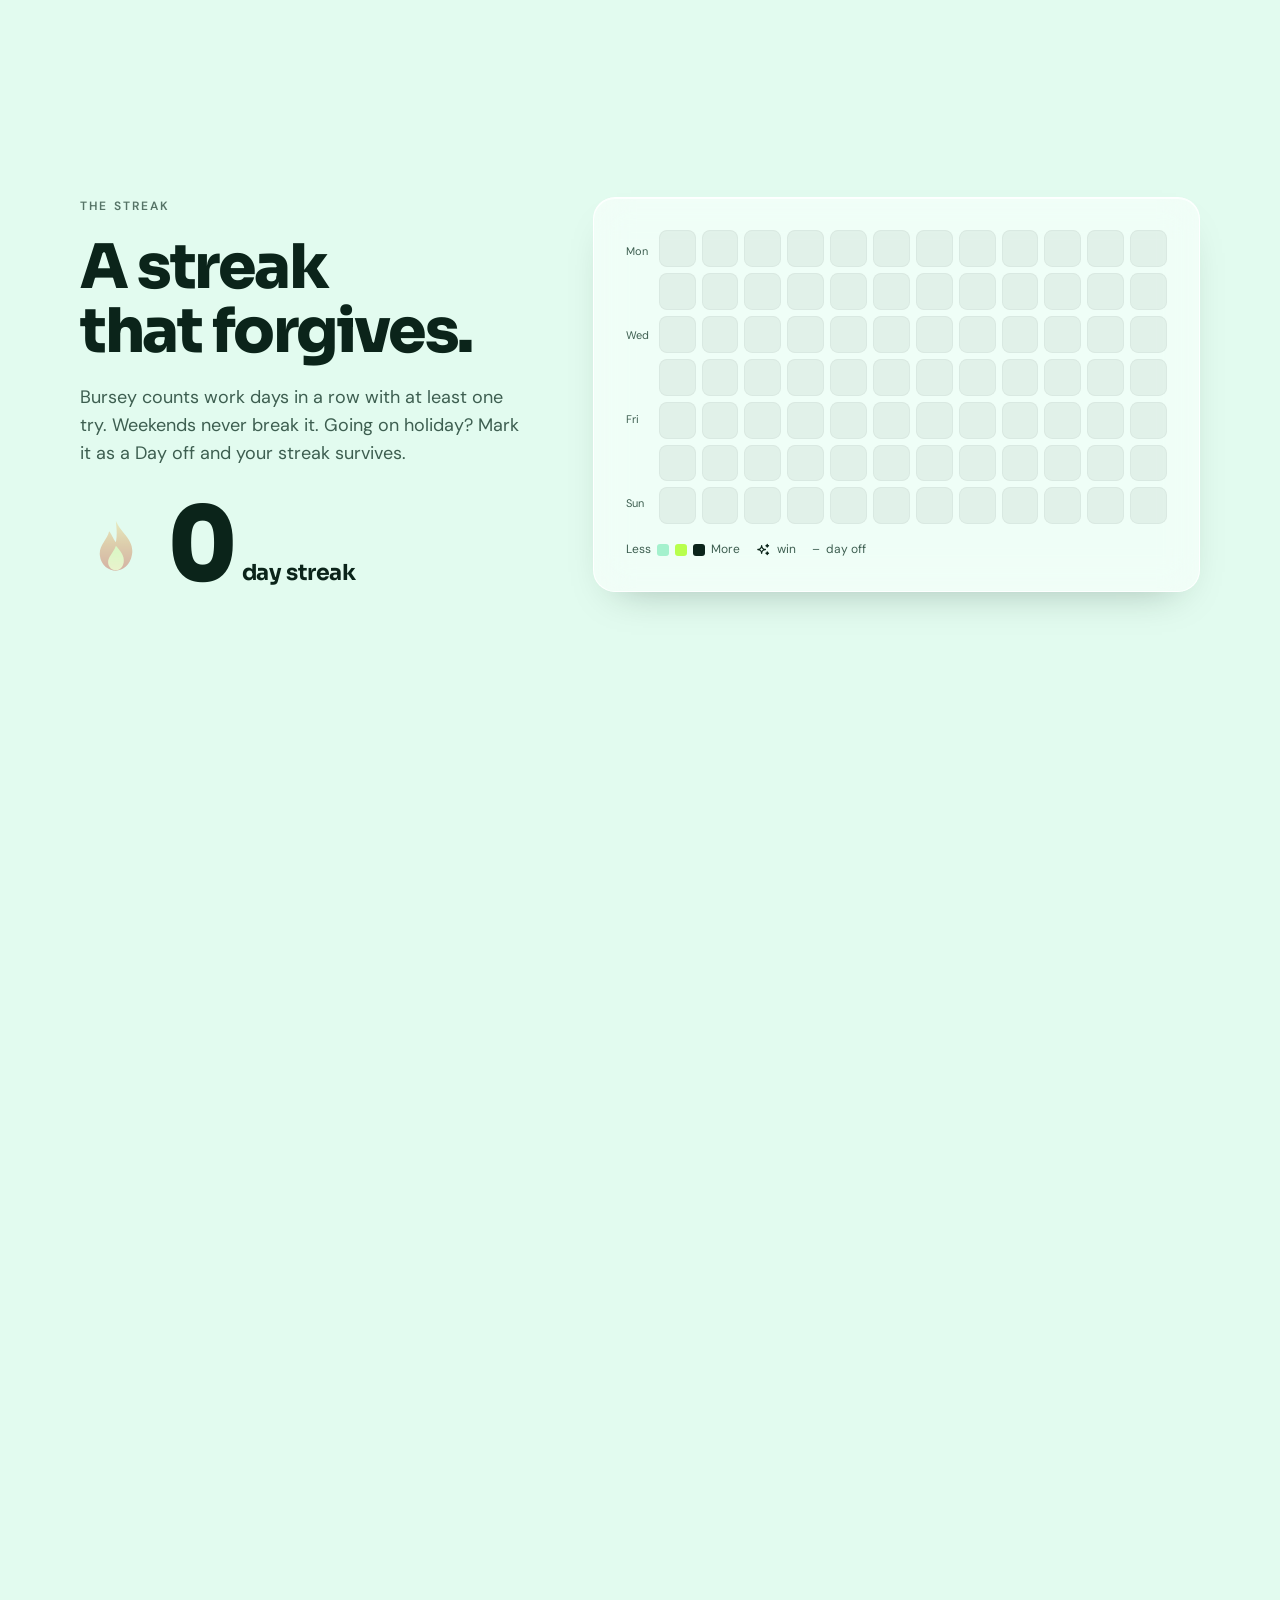
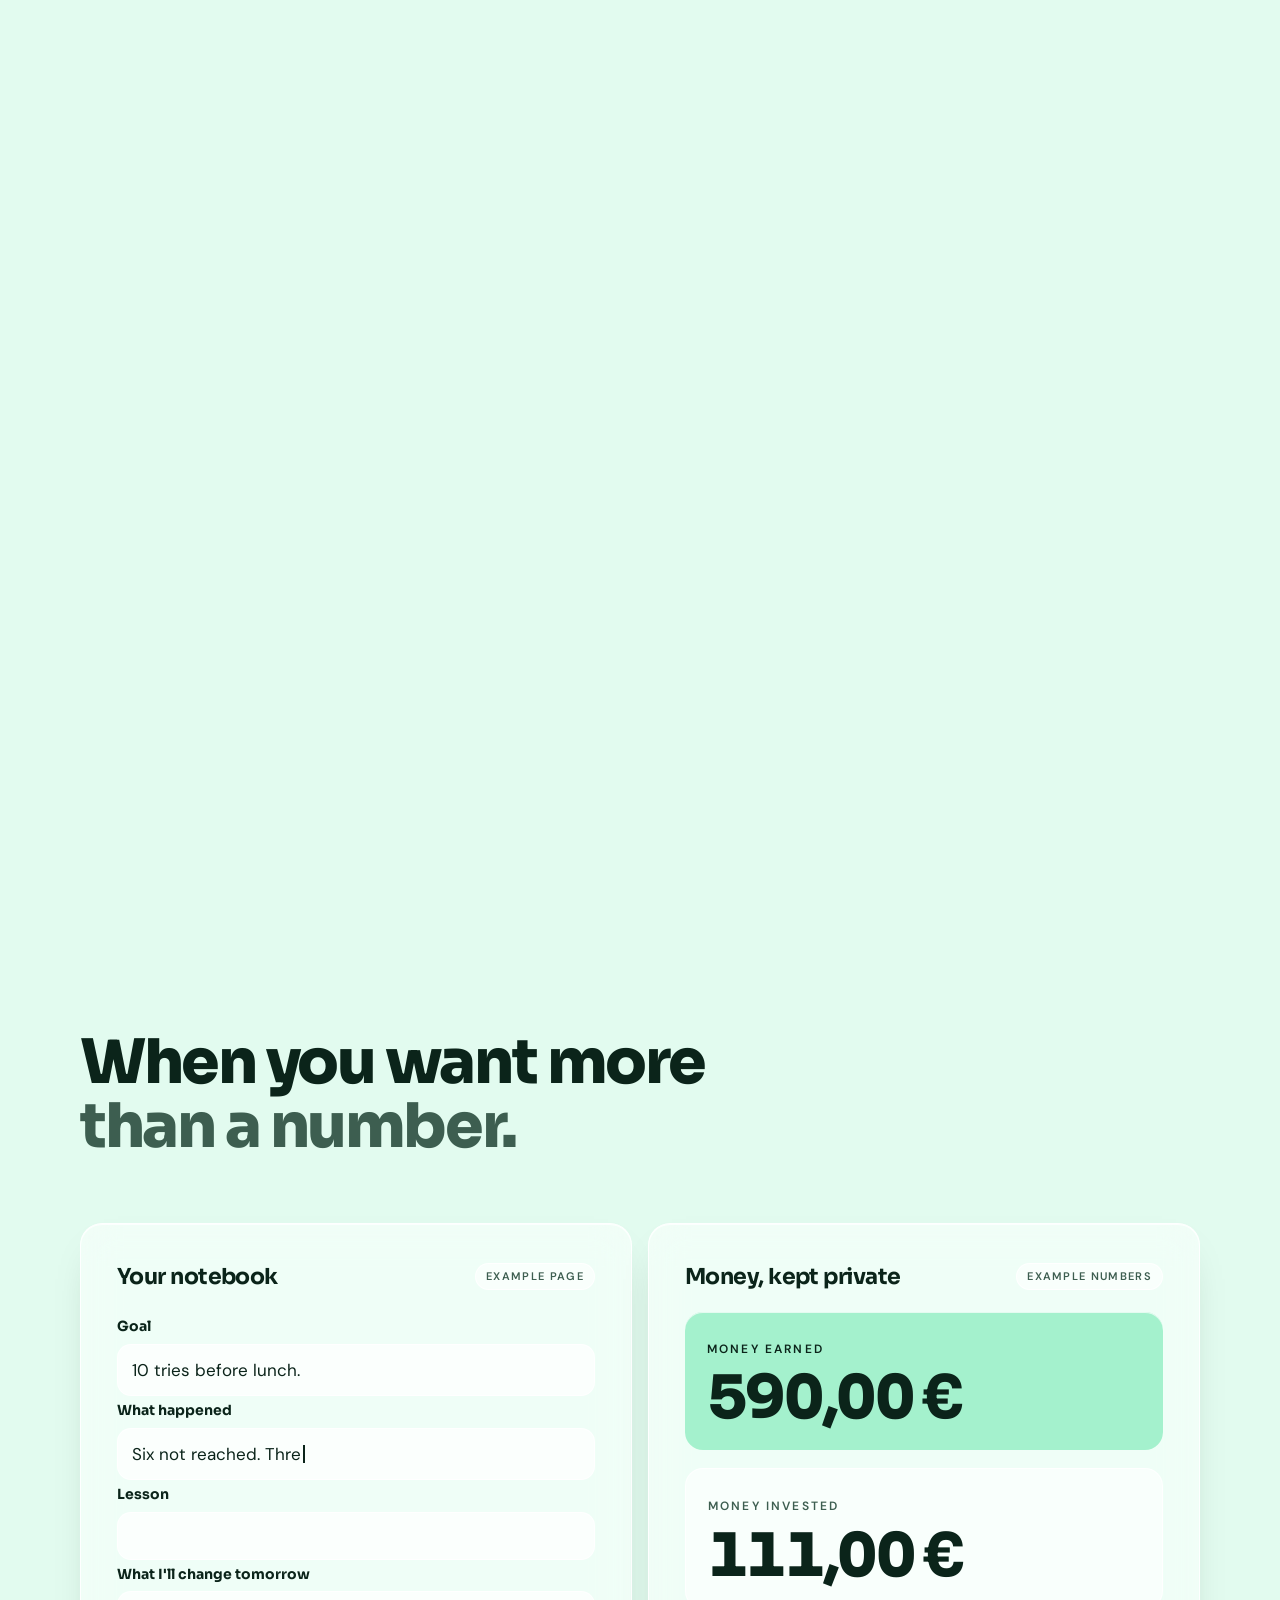
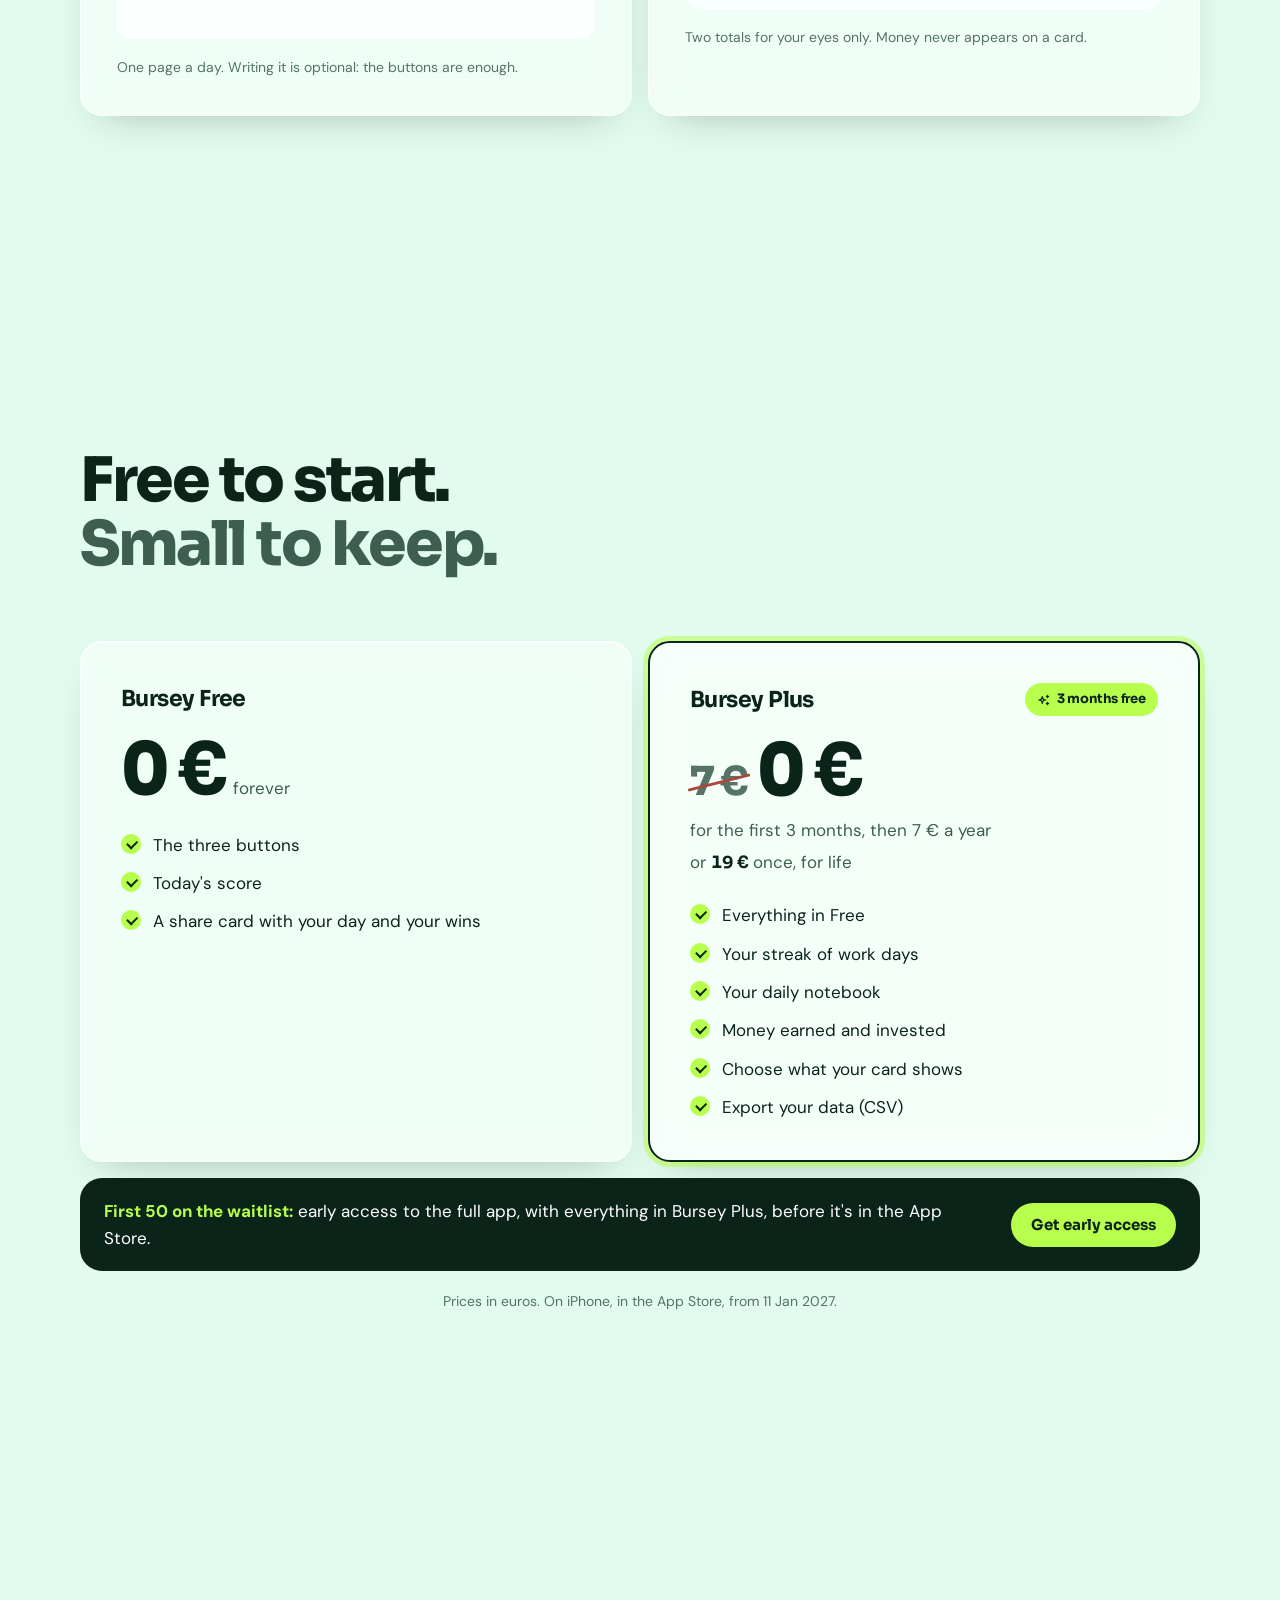
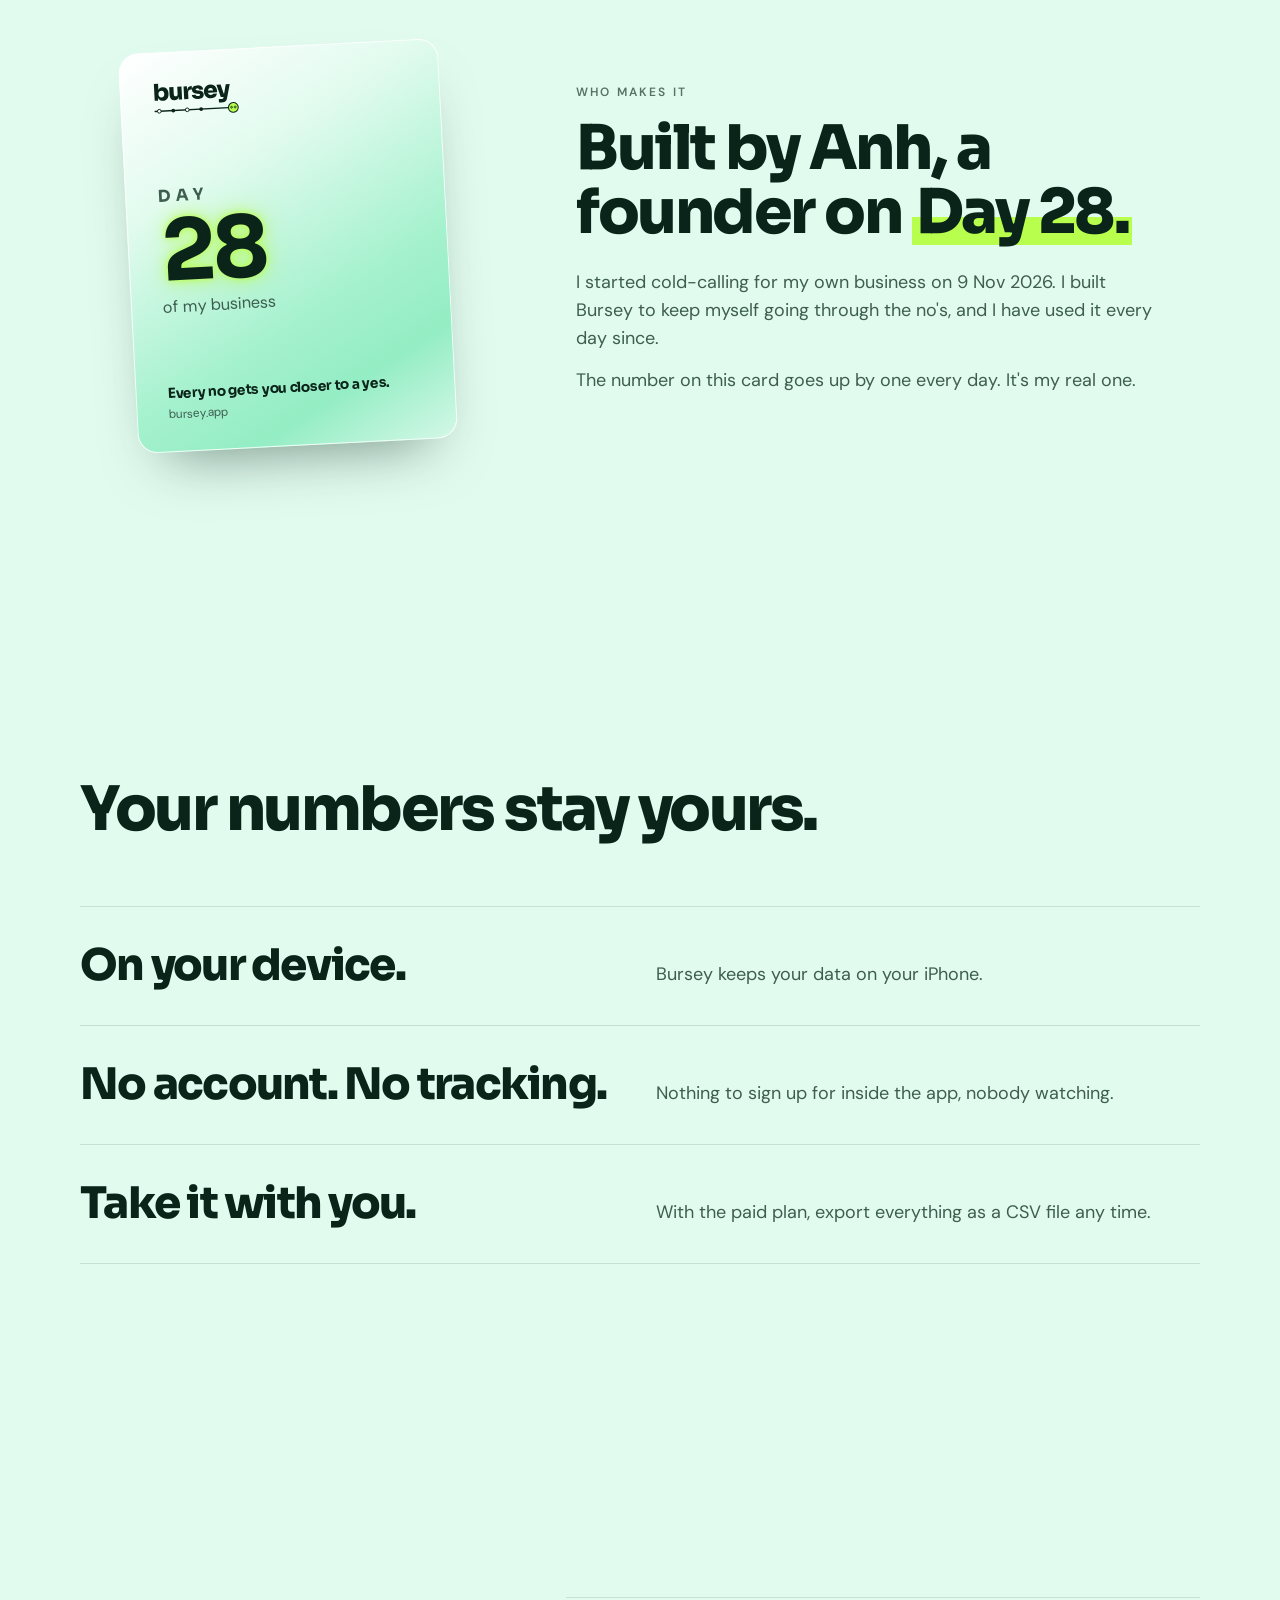
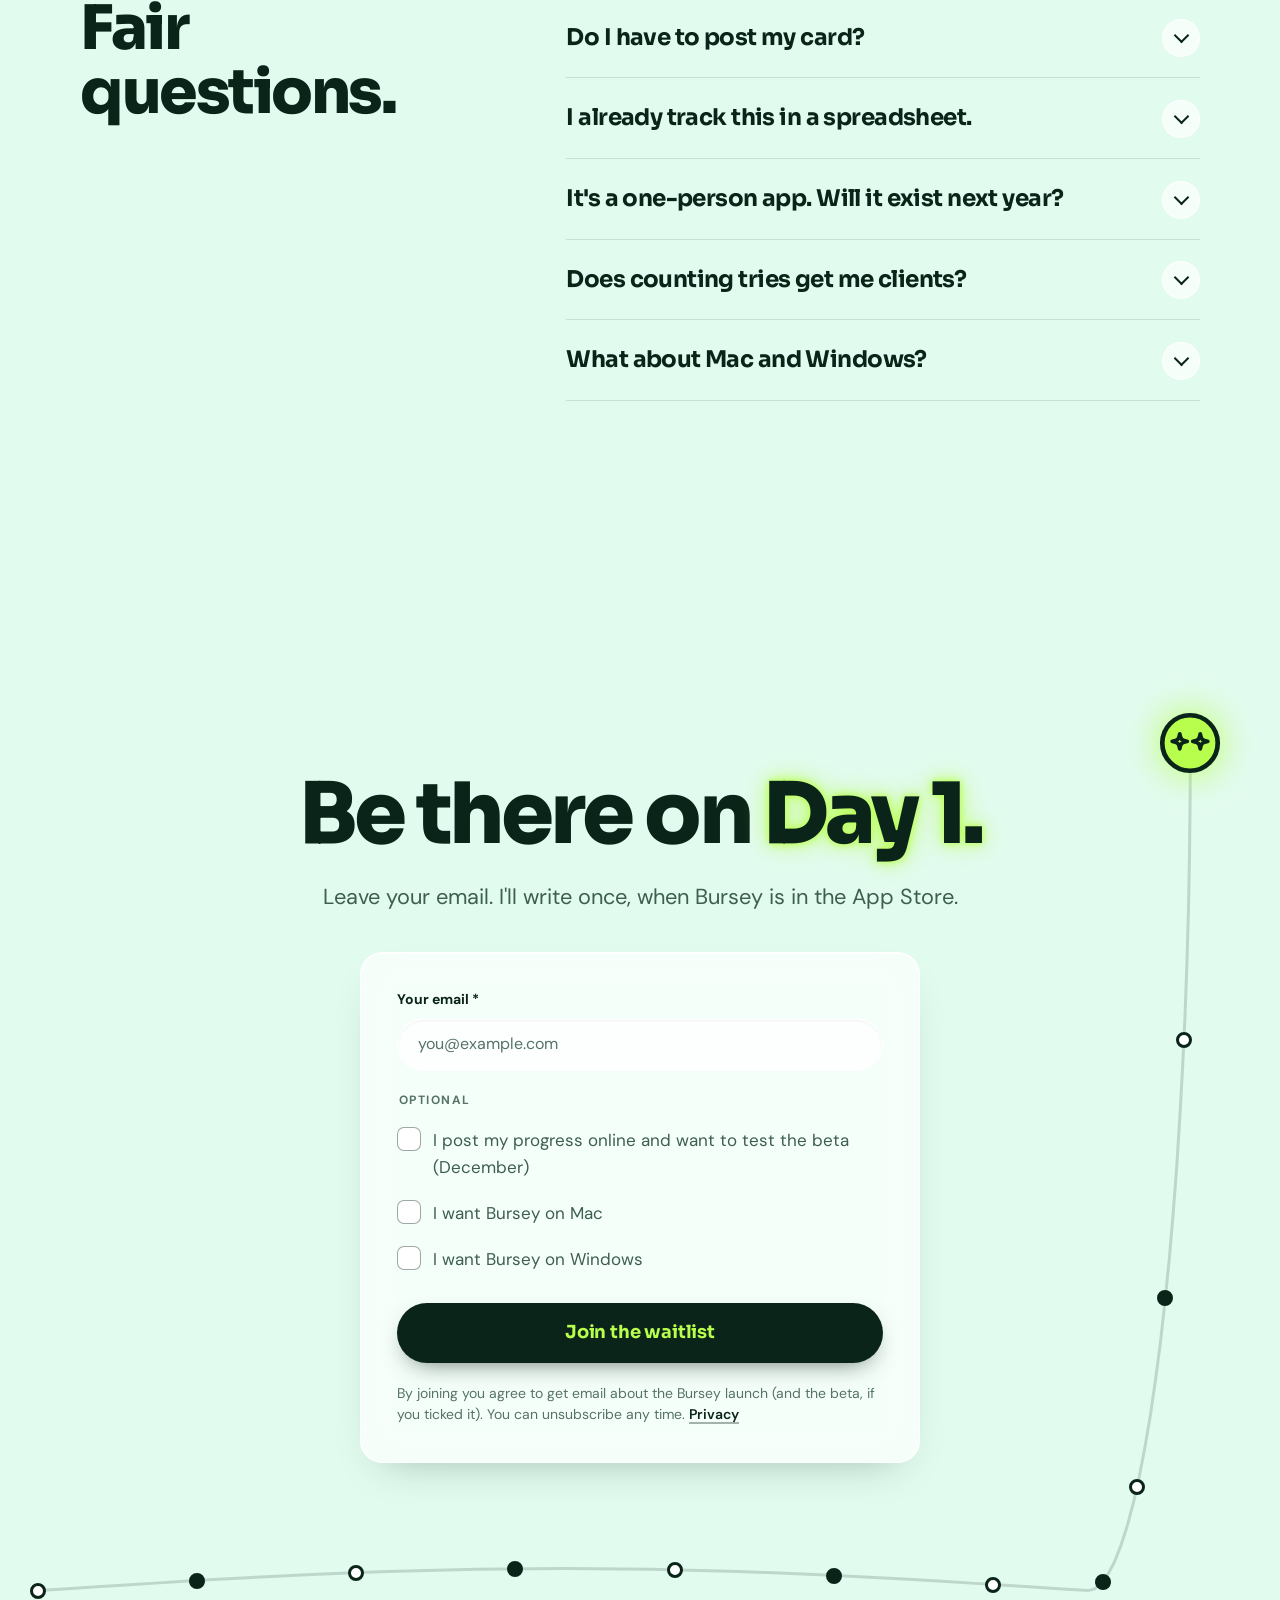
==== commit e2e5dea6: "Update site Co-Authored-By: Claude Opus 5.5 <noreply@anthropic.com>" ====
--- a/index.html
+++ b/index.html
@@ -60,7 +60,7 @@
 <section class="hero" id="top">
   <div class="wrap hero__grid">
     <div class="hero__copy">
-      <p class="eyebrow" data-glide>iPhone app · App Store · 11 Jan 2027</p>
+      <p class="launch" data-glide><span class="launch__pill"><i class="launch__dot" aria-hidden="true"></i><span id="launchText">Launches 11 January 2027</span></span><span class="eyebrow">iPhone app · App Store</span></p>
       <h1 data-glide>Every no gets you closer to <span class="grad">a yes.</span></h1>
       <p class="lede" data-glide>Made a call? One tap: Not reached, Talked – no or Win. Bursey counts every try, so you can see your effort add up.</p>
       <form class="join join--inline" data-glide data-waitlist novalidate>
--- a/css/style.css
+++ b/css/style.css
@@ -142,6 +142,11 @@
 .hero__grid { display: grid; gap: 56px; grid-template-columns: 1fr; }
 .hero__copy > * + * { margin-top: 24px; }
 .hero__copy .fine { margin-top: 14px; }
+.launch { display: flex; align-items: center; flex-wrap: wrap; gap: 10px 14px; }
+.launch__pill { display: inline-flex; align-items: center; gap: 9px; padding: 7px 14px 7px 11px; border-radius: 99px; background: var(--ink); color: #fff; font-family: var(--display); font-weight: 700; font-size: 14px; letter-spacing: -.01em; }
+.launch__pill b { color: var(--lime); font-weight: 800; }
+.launch__dot { width: 9px; height: 9px; border-radius: 50%; background: var(--lime); box-shadow: 0 0 0 0 rgba(184, 255, 77, .7); animation: launchPulse 2s ease-out infinite; }
+@keyframes launchPulse { 70%, 100% { box-shadow: 0 0 0 8px rgba(184, 255, 77, 0); } }
 
 .join--inline { display: flex; flex-wrap: wrap; gap: 10px; max-width: 520px; }
 .join--inline input[type="email"] { flex: 1 1 220px; }
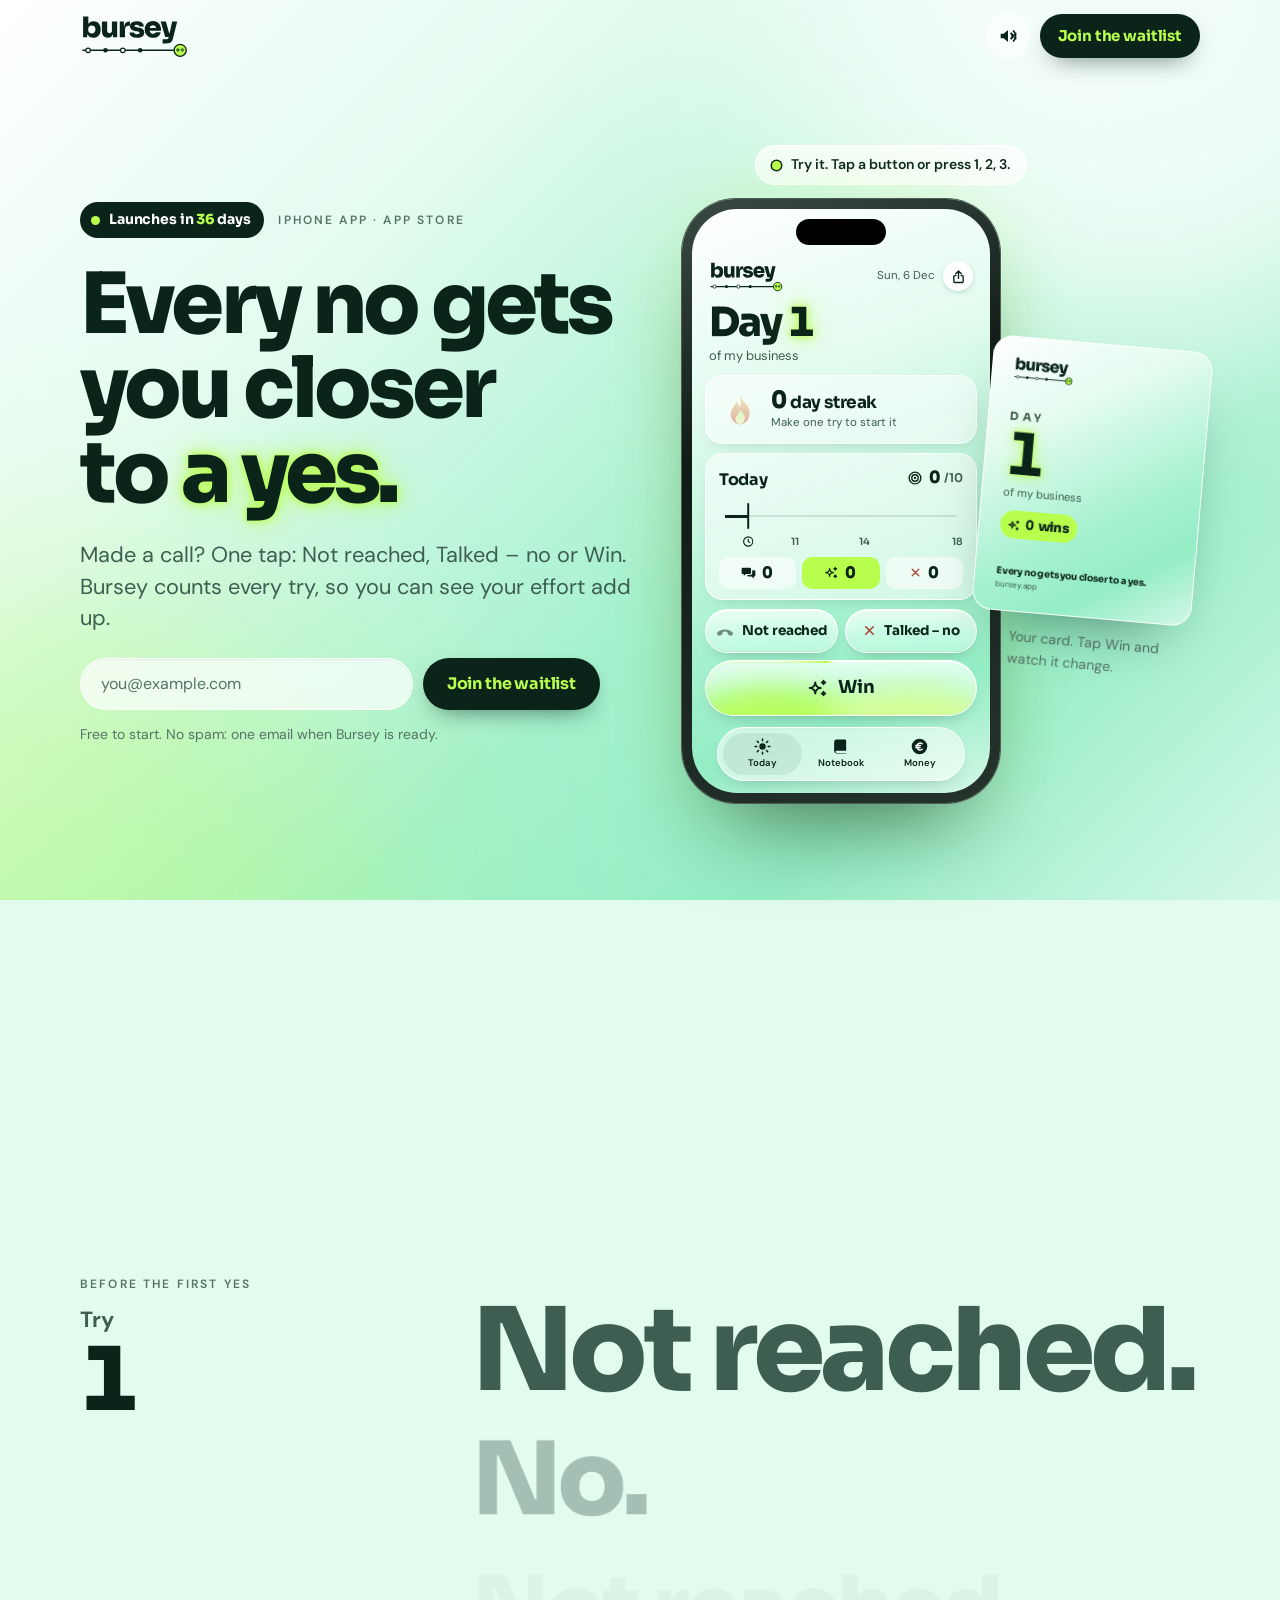
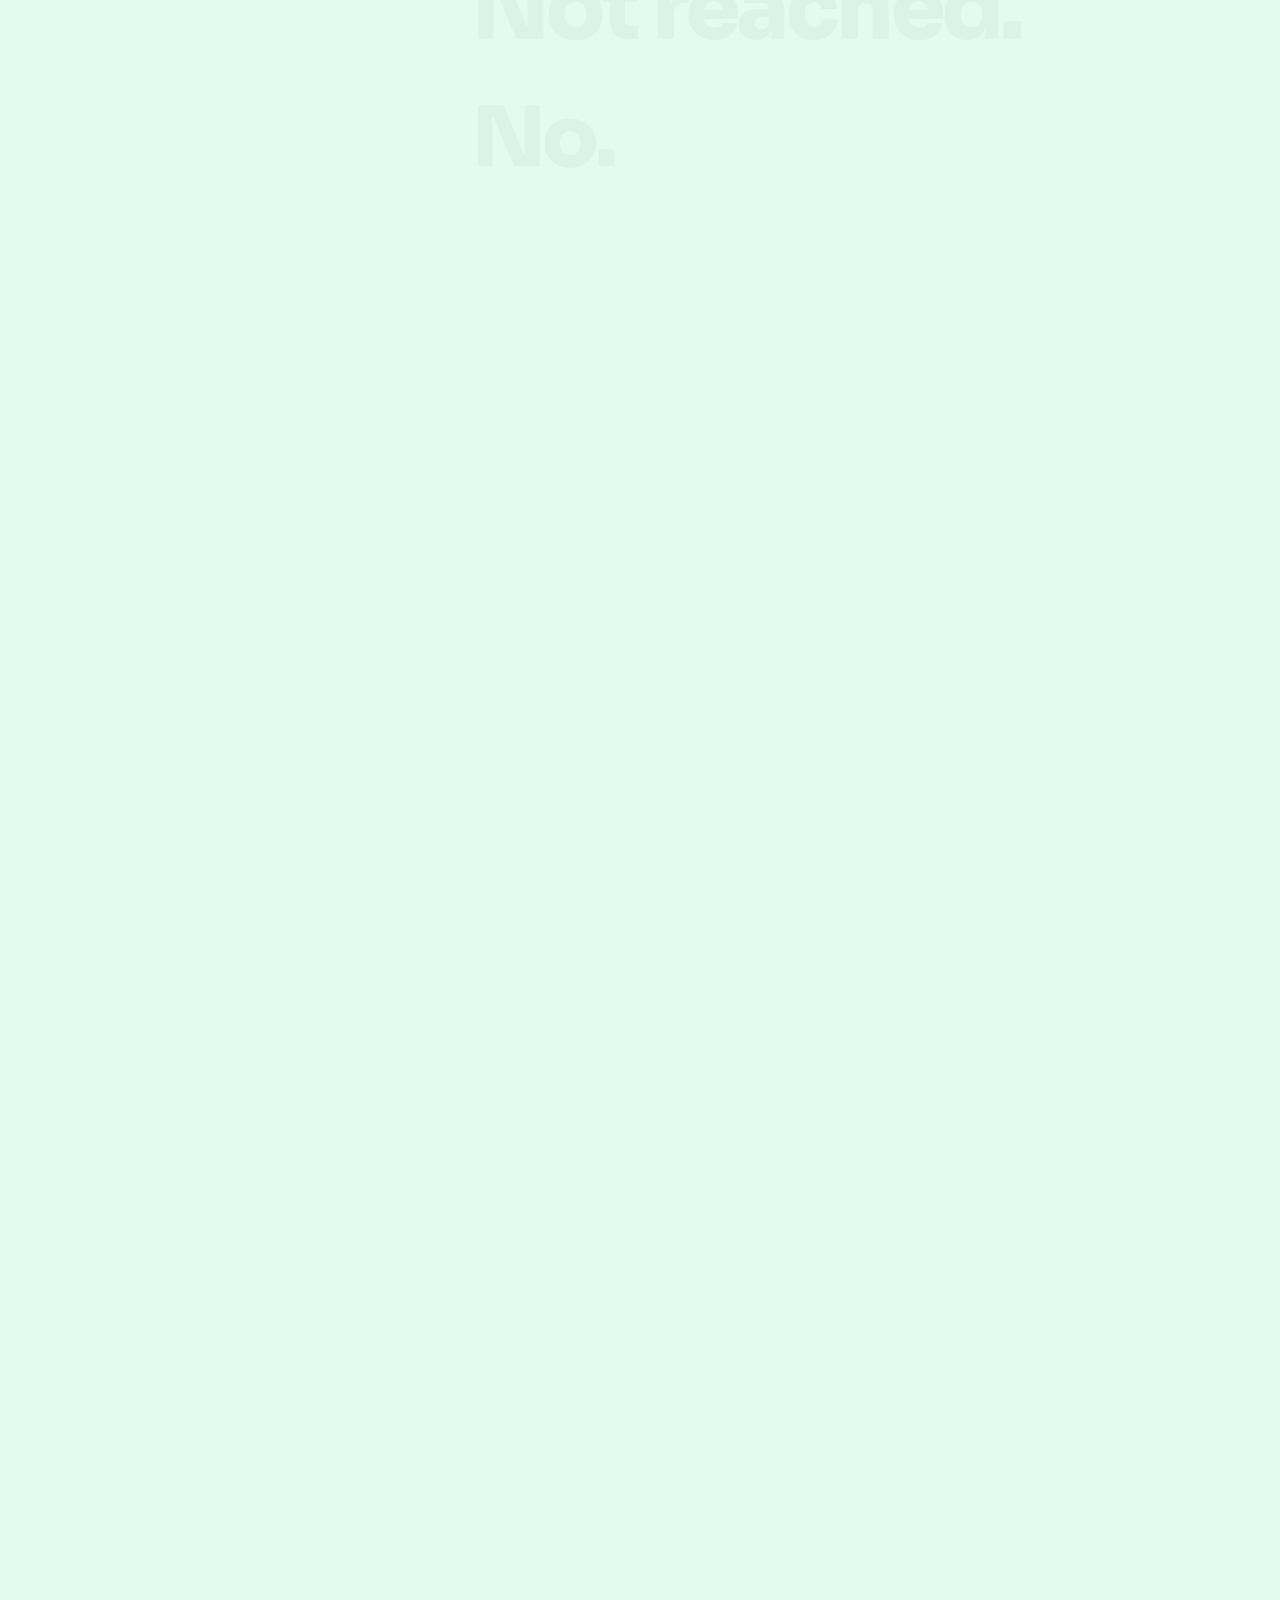
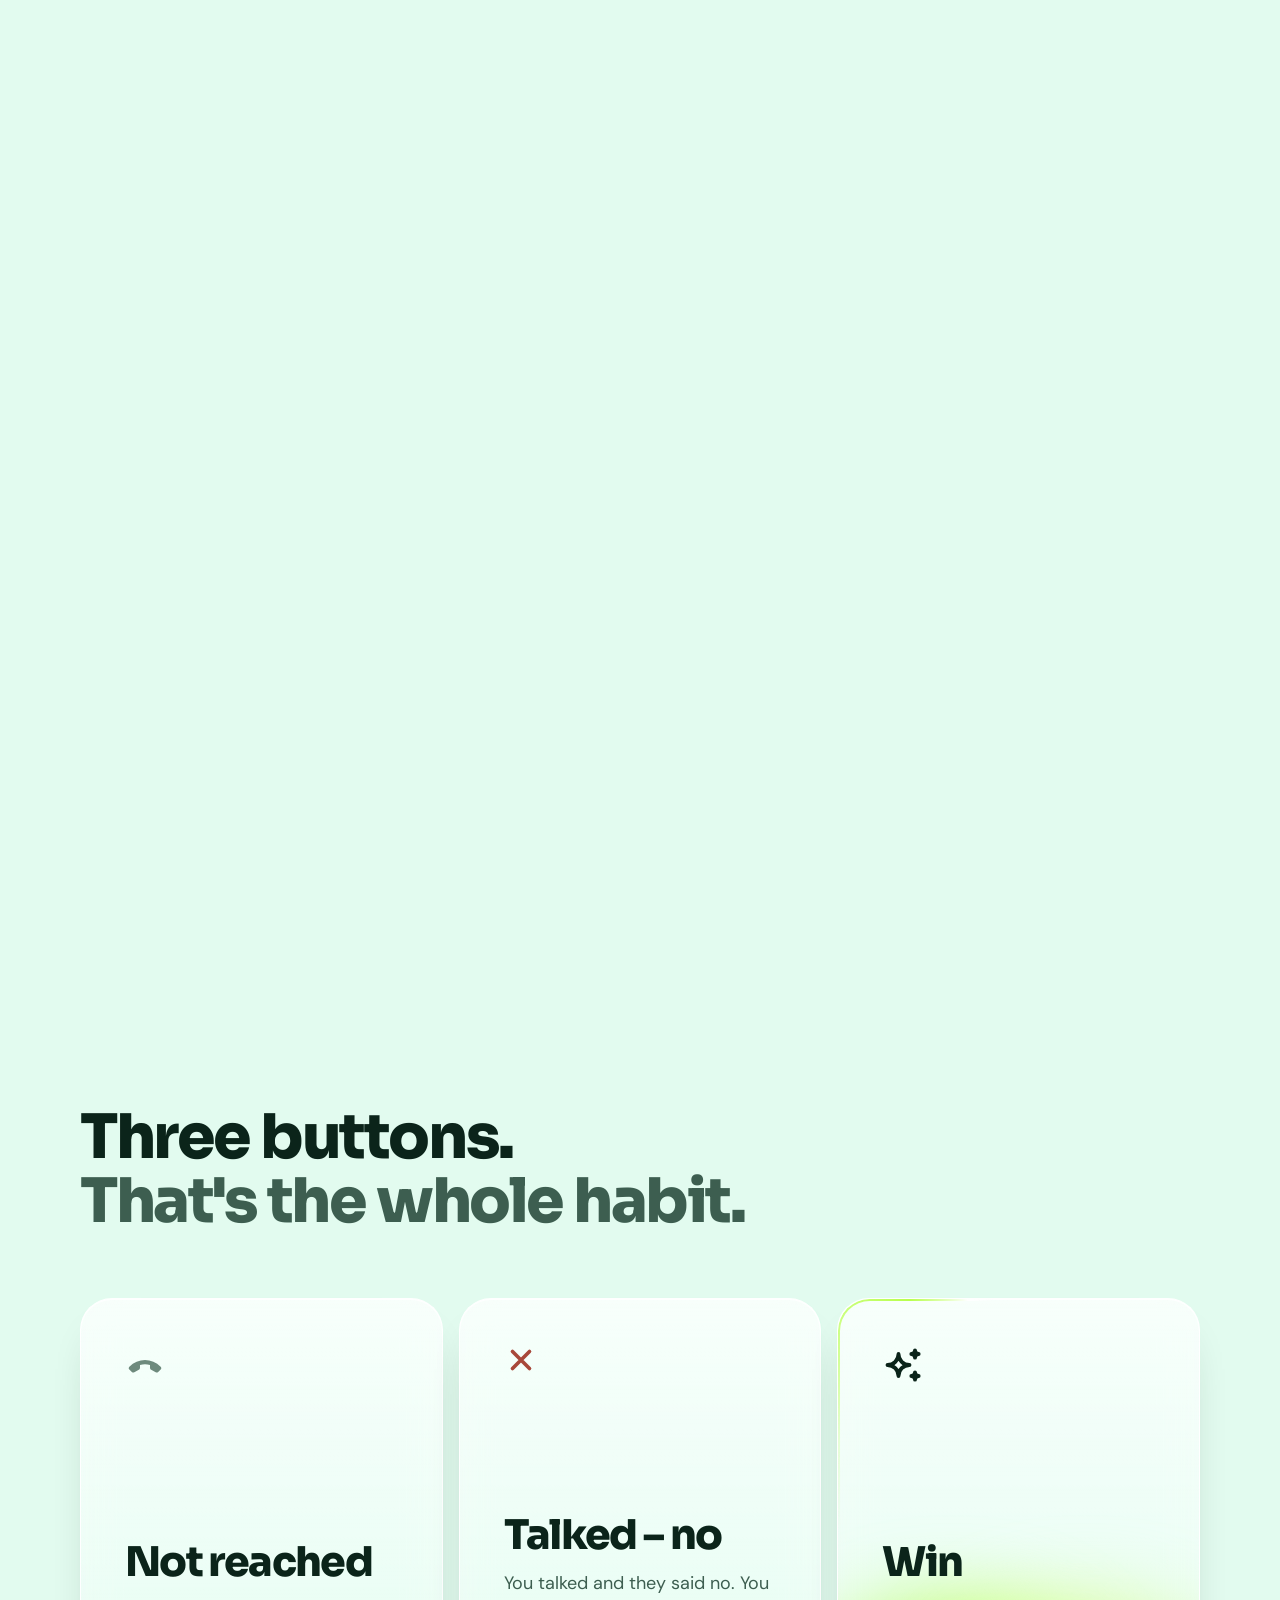
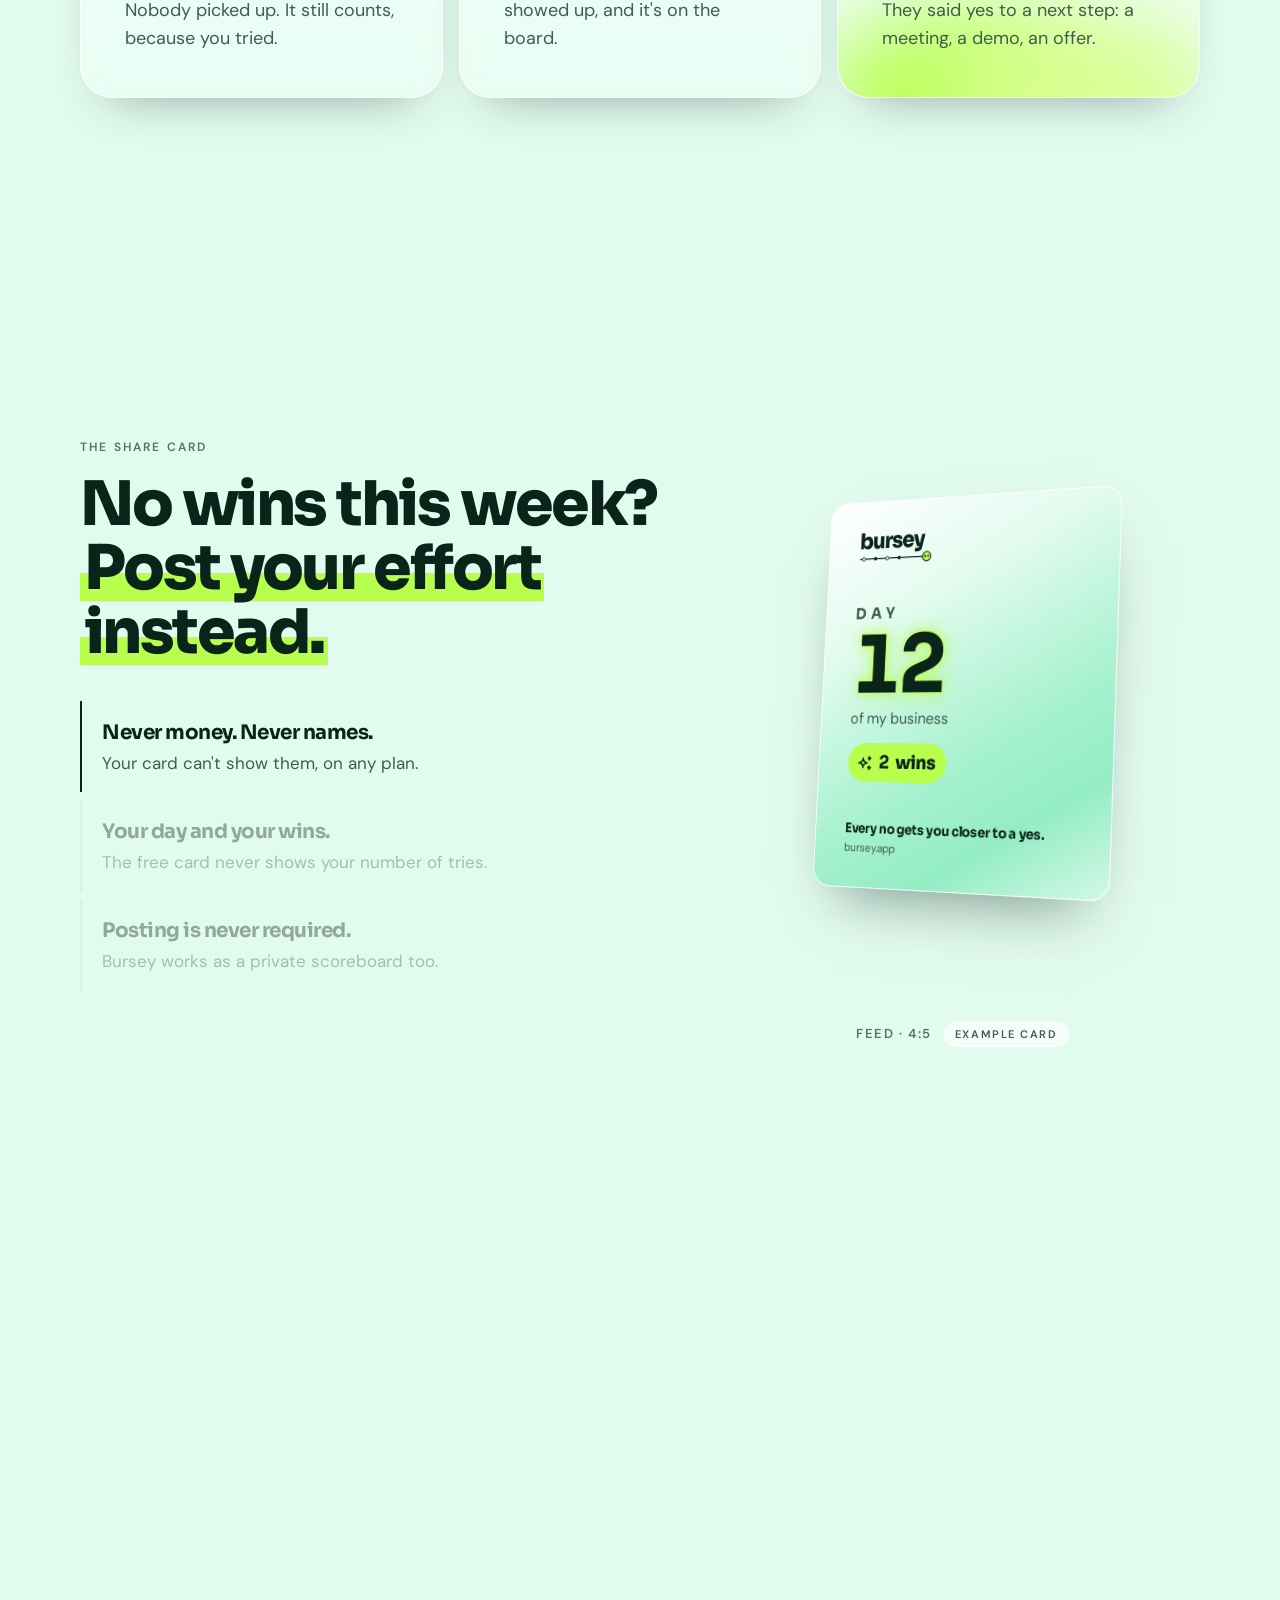
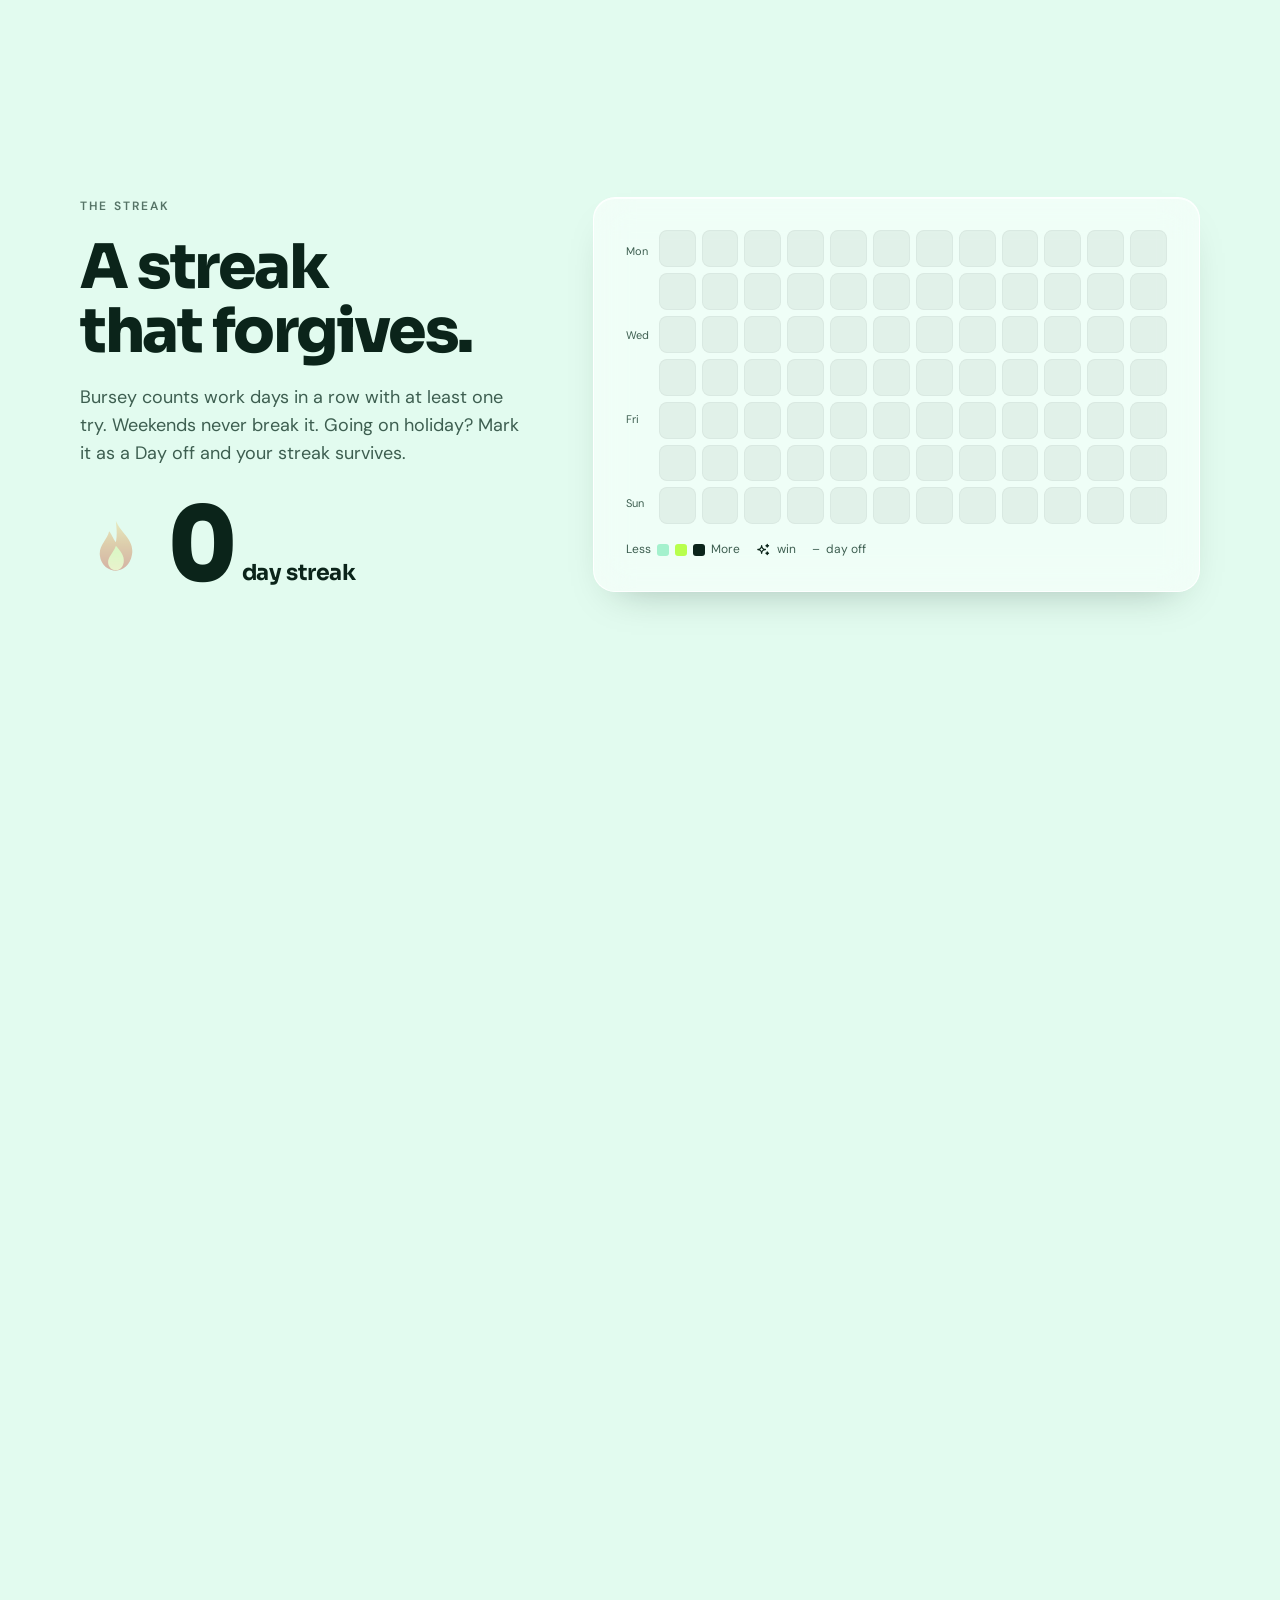
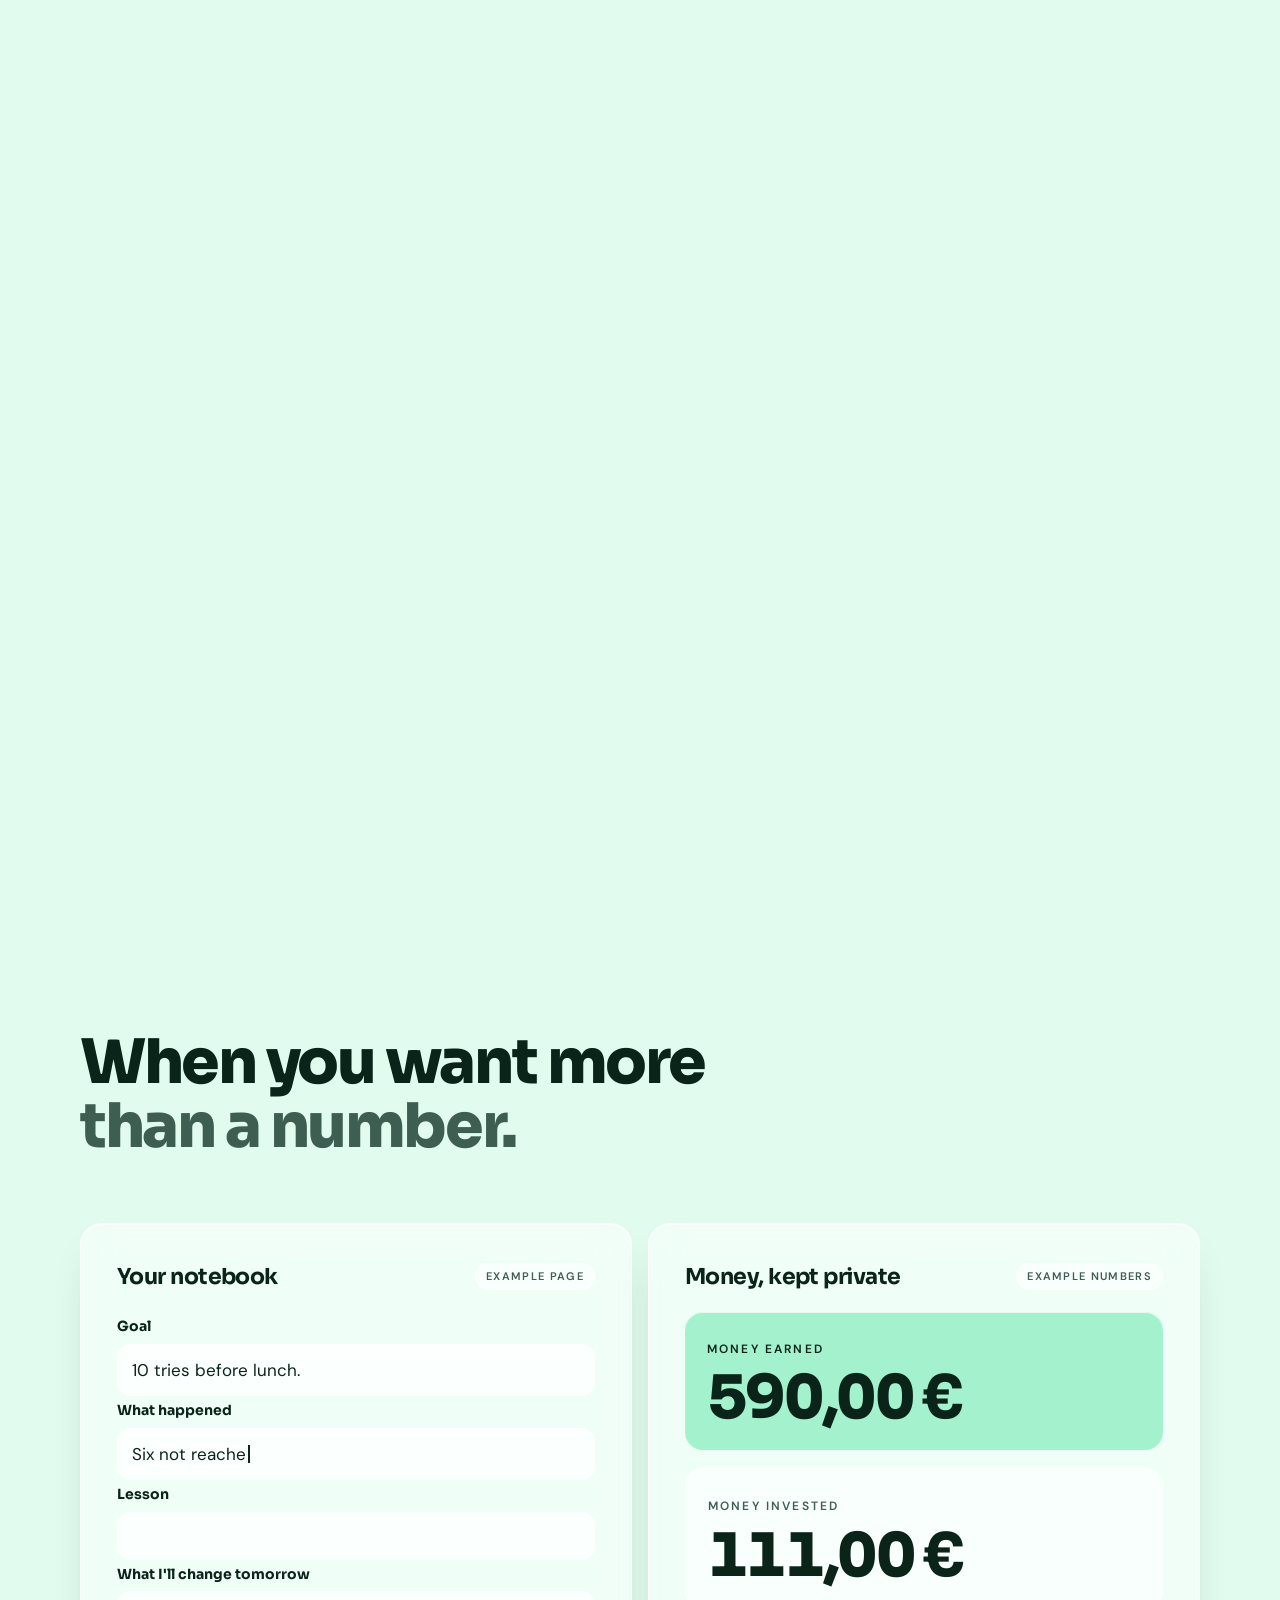
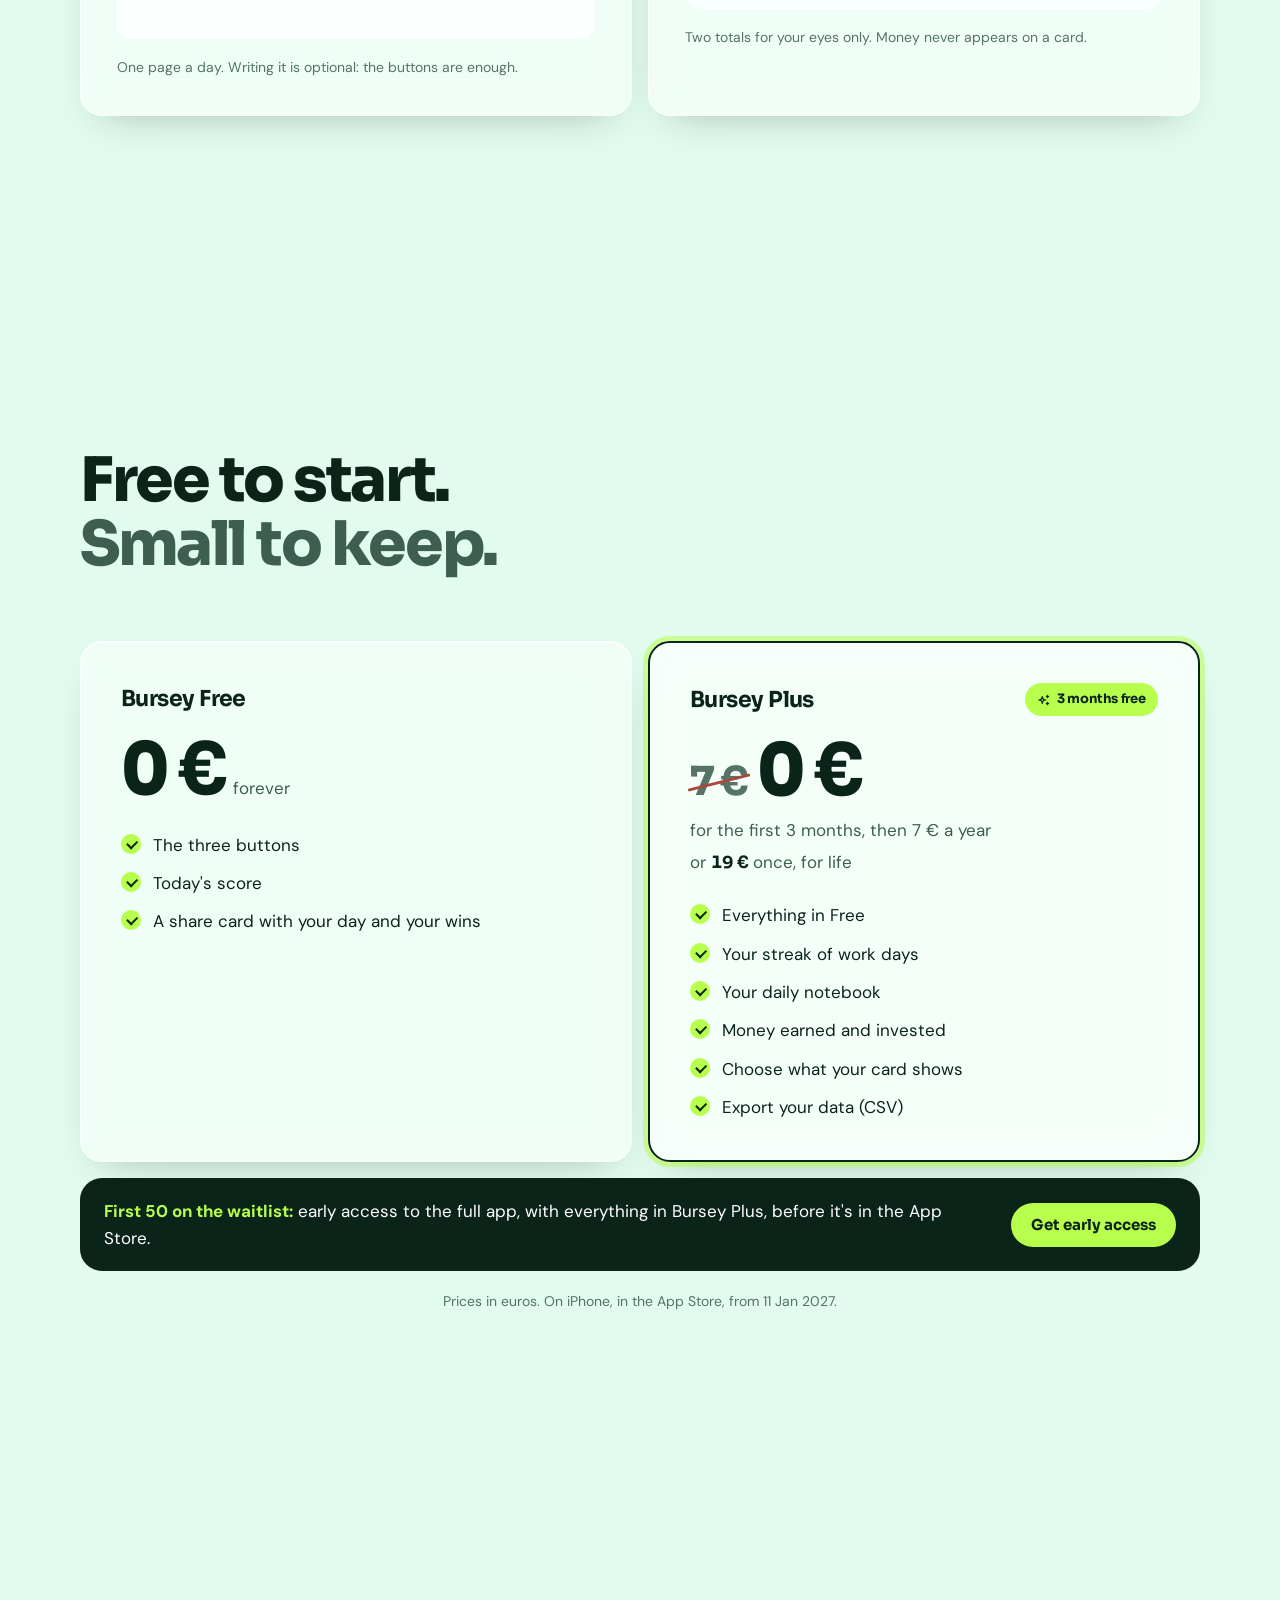
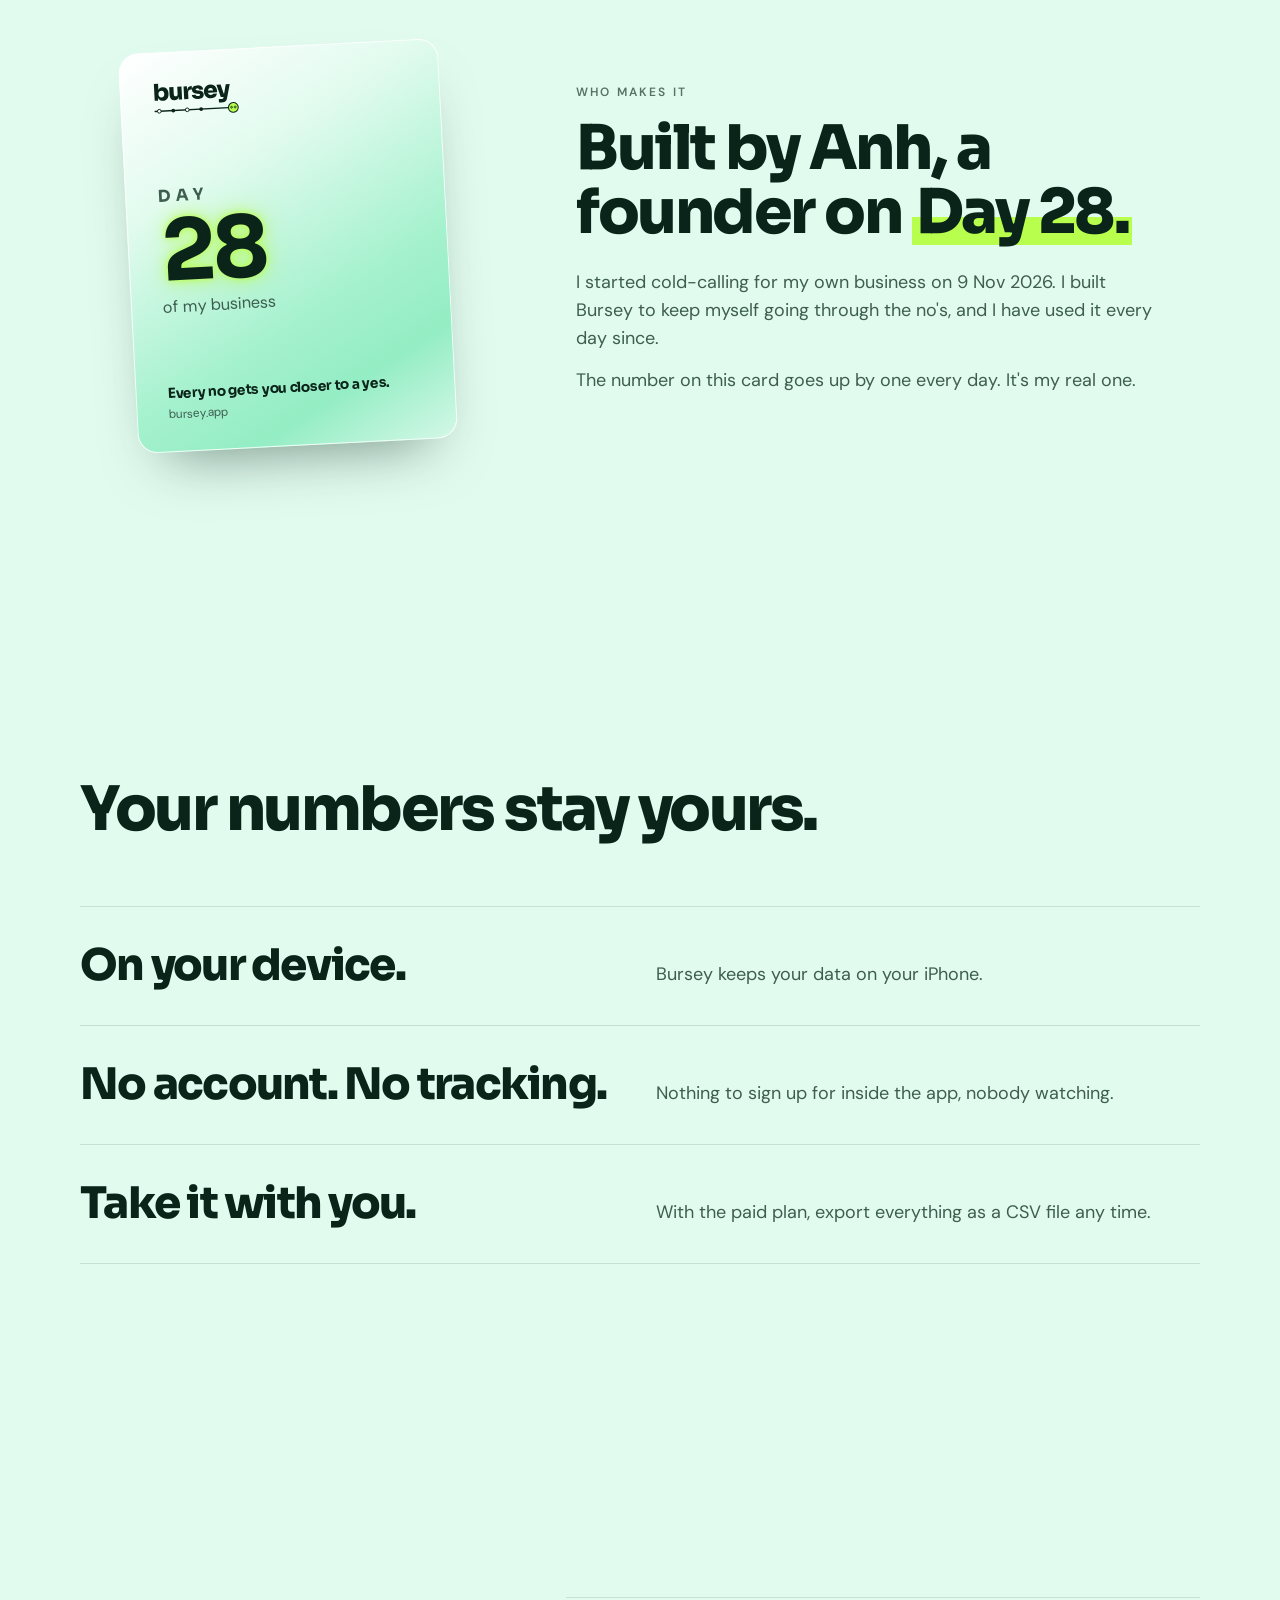
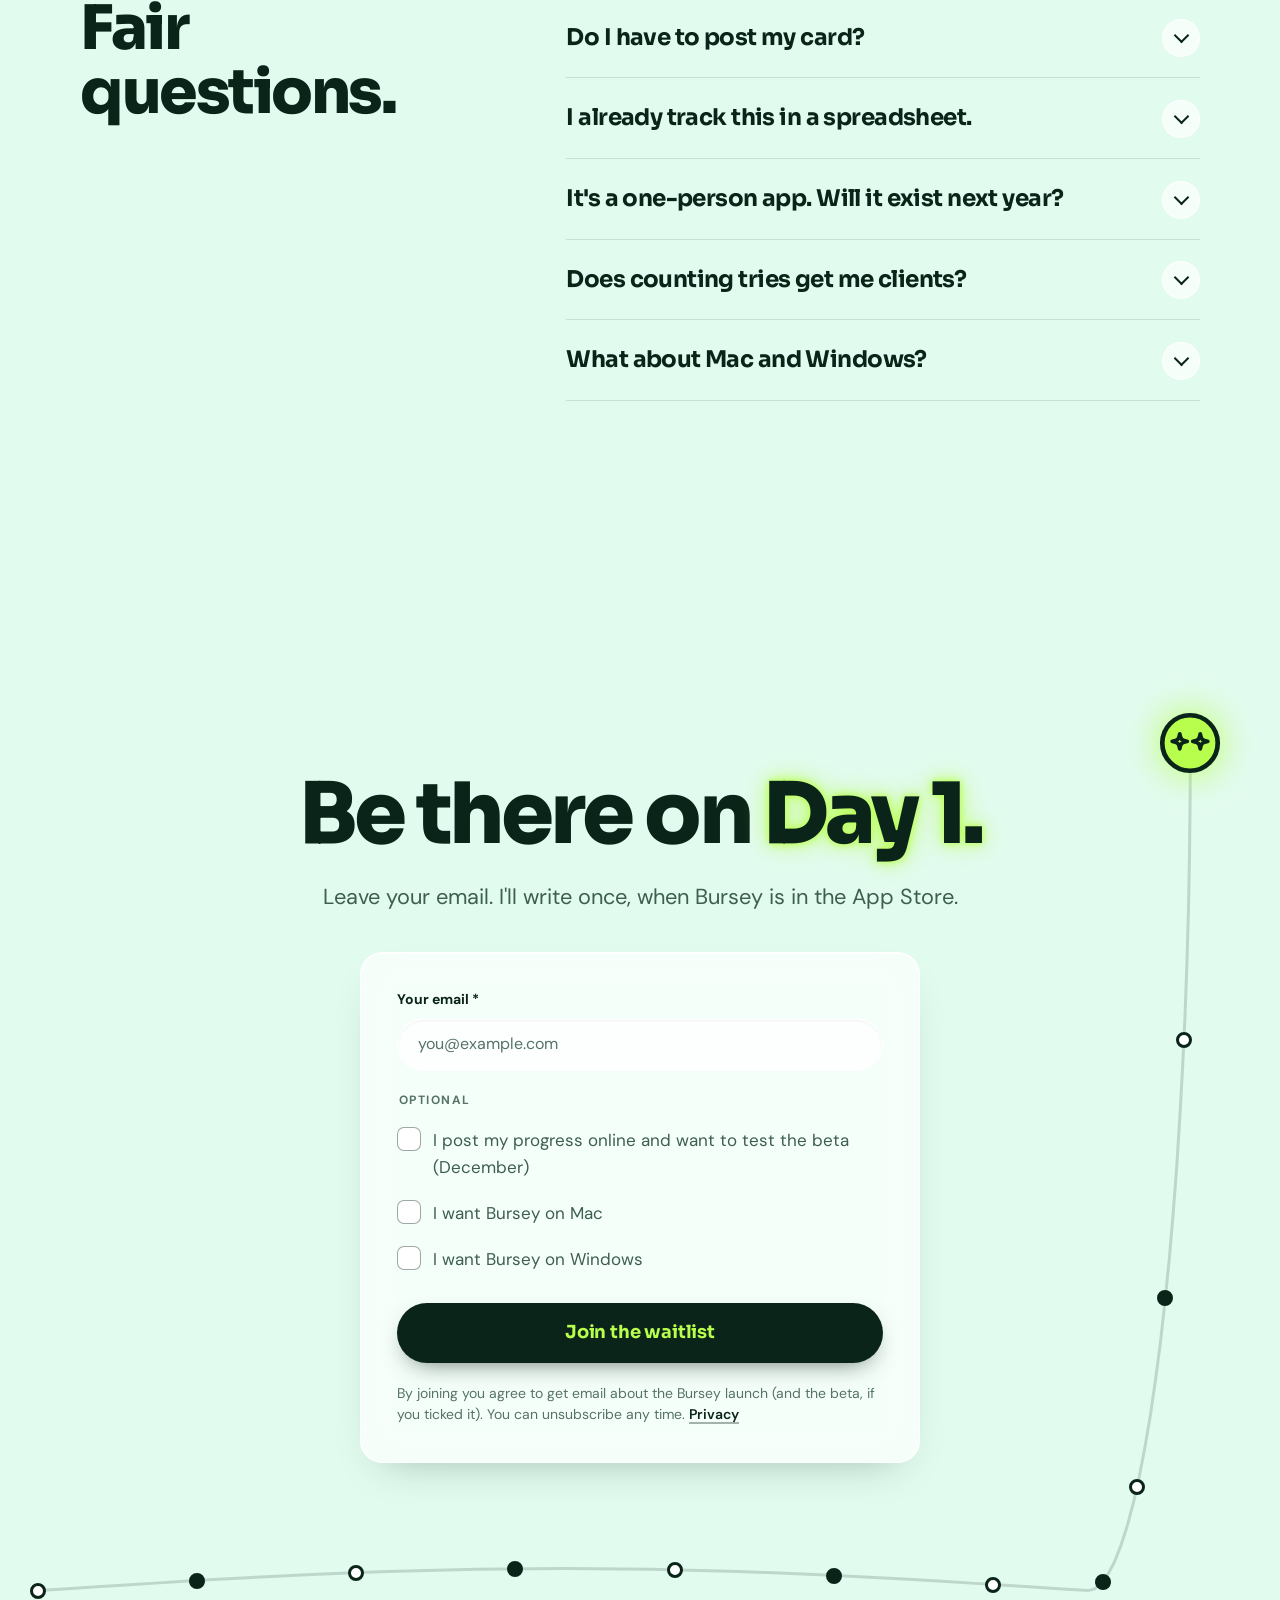
==== commit 425cbce8: "Update site Co-Authored-By: Claude Opus 5.5 <noreply@anthropic.com>" ====
--- a/index.html
+++ b/index.html
@@ -12,7 +12,7 @@
 <link rel="apple-touch-icon" href="img/apple-touch-icon.png">
 <link rel="preload" href="fonts/DMSans.ttf" as="font" type="font/ttf" crossorigin>
 <link rel="preload" href="fonts/Sora.ttf" as="font" type="font/ttf" crossorigin>
-<link rel="stylesheet" href="css/style.css">
+<link rel="stylesheet" href="css/style.css?v=1795219165">
 </head>
 <body>
 <a class="skip" href="#main">Skip to content</a>
@@ -411,6 +411,6 @@
 <script src="js/vendor/gsap.min.js"></script>
 <script src="js/vendor/ScrollTrigger.min.js"></script>
 <script src="js/vendor/lenis.min.js"></script>
-<script src="js/main.js"></script>
+<script src="js/main.js?v=1795219165"></script>
 </body>
 </html>
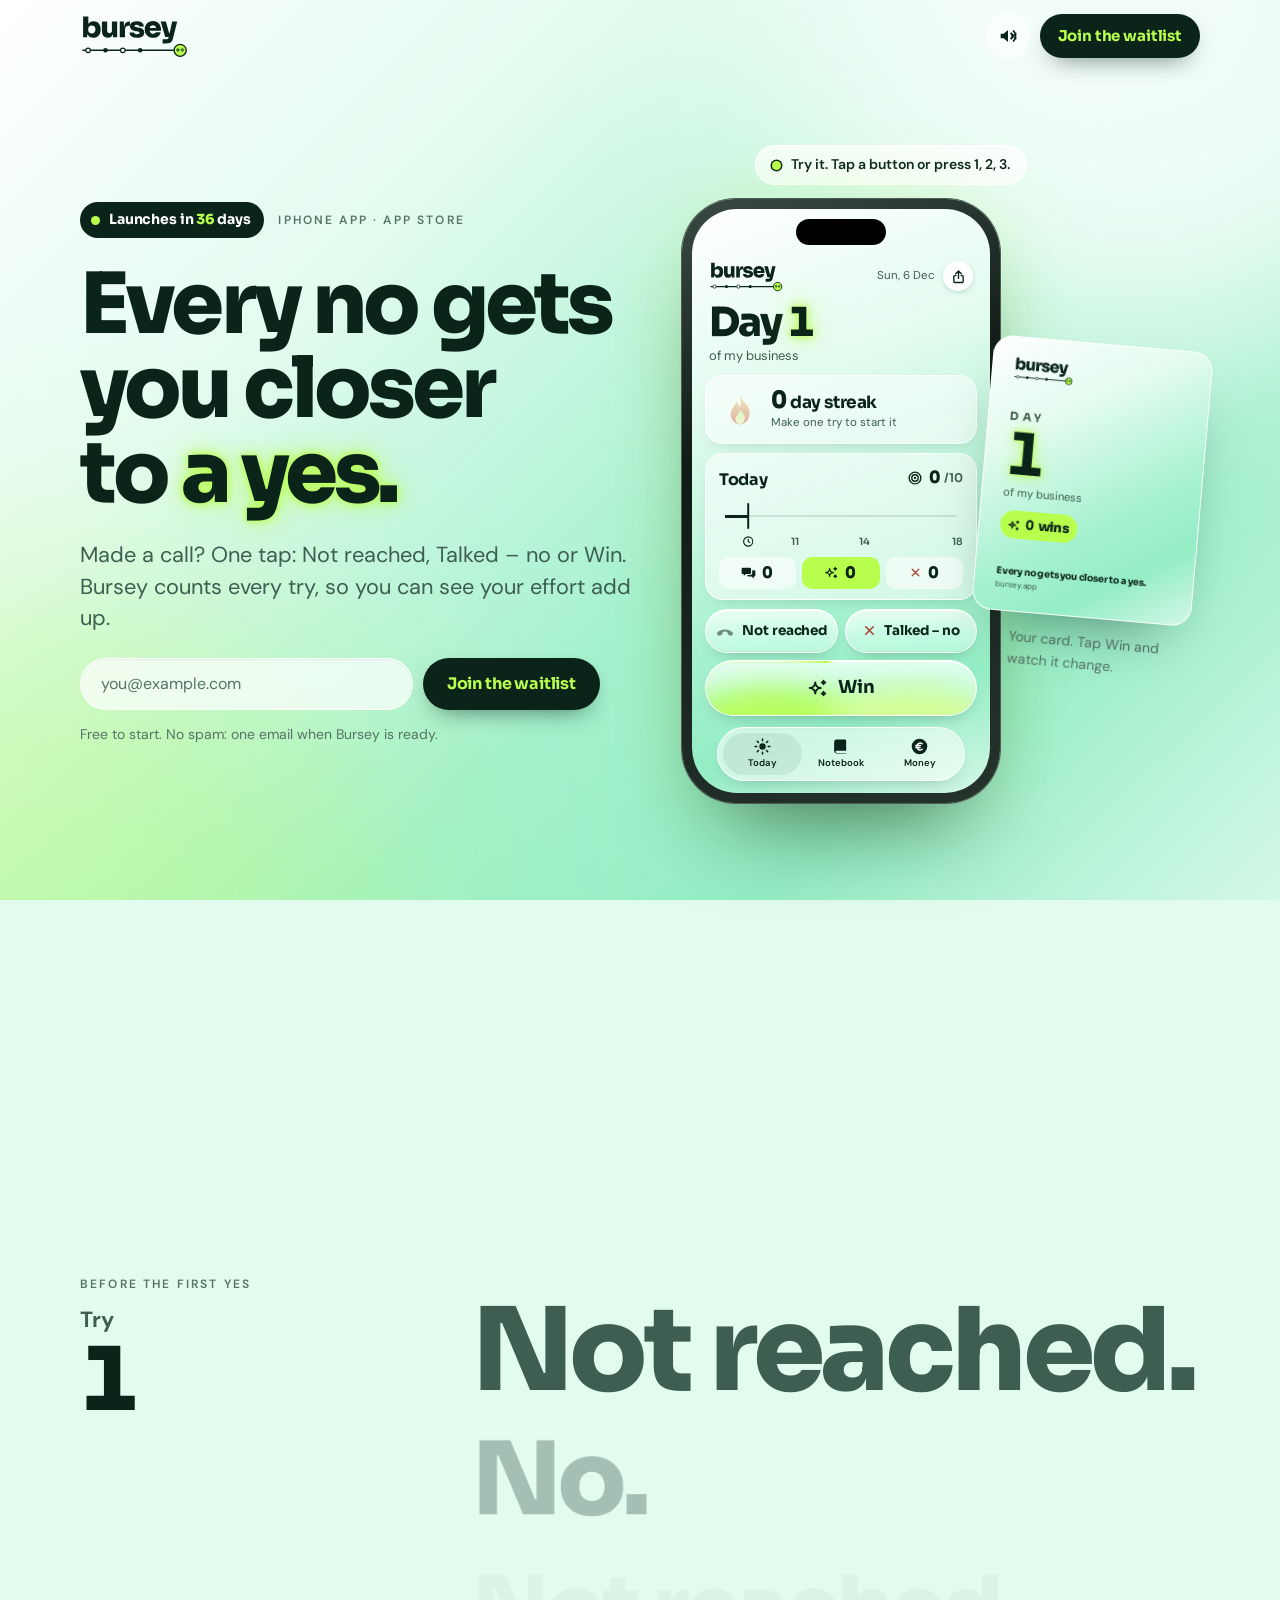
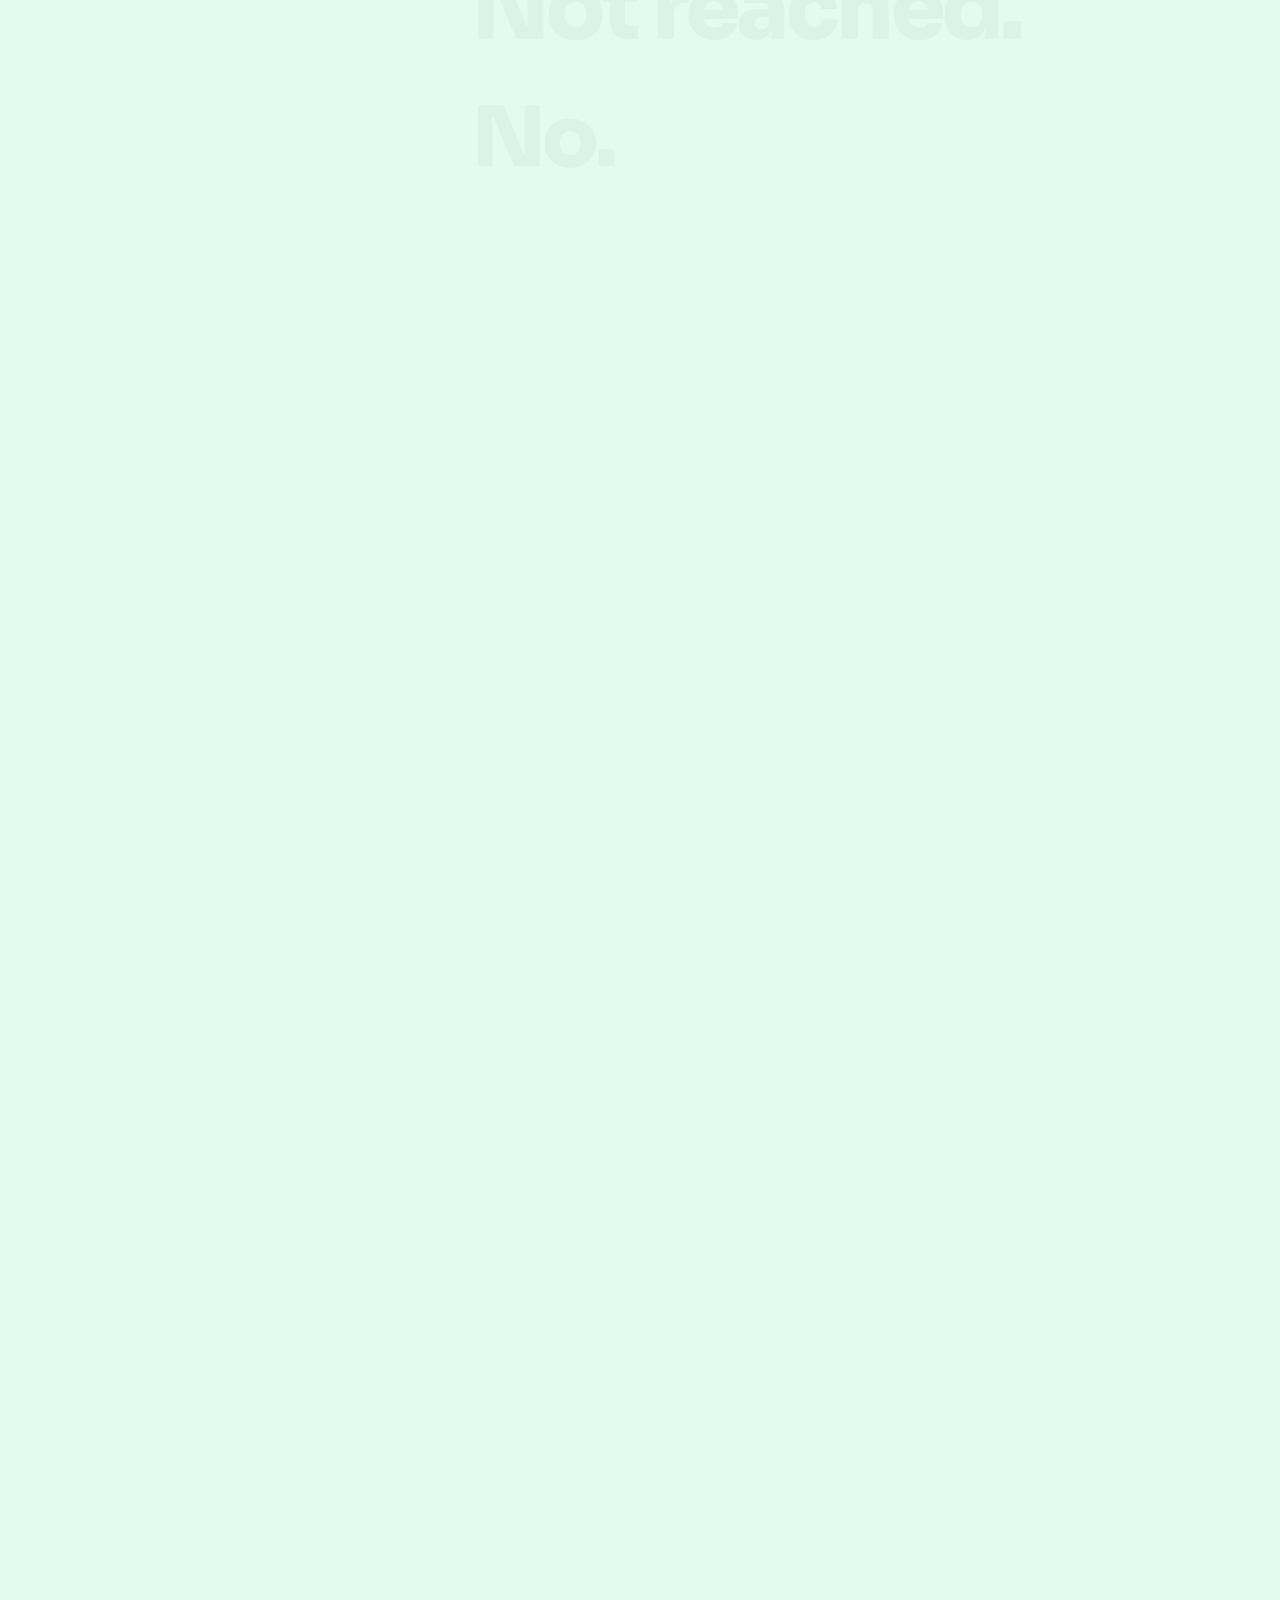
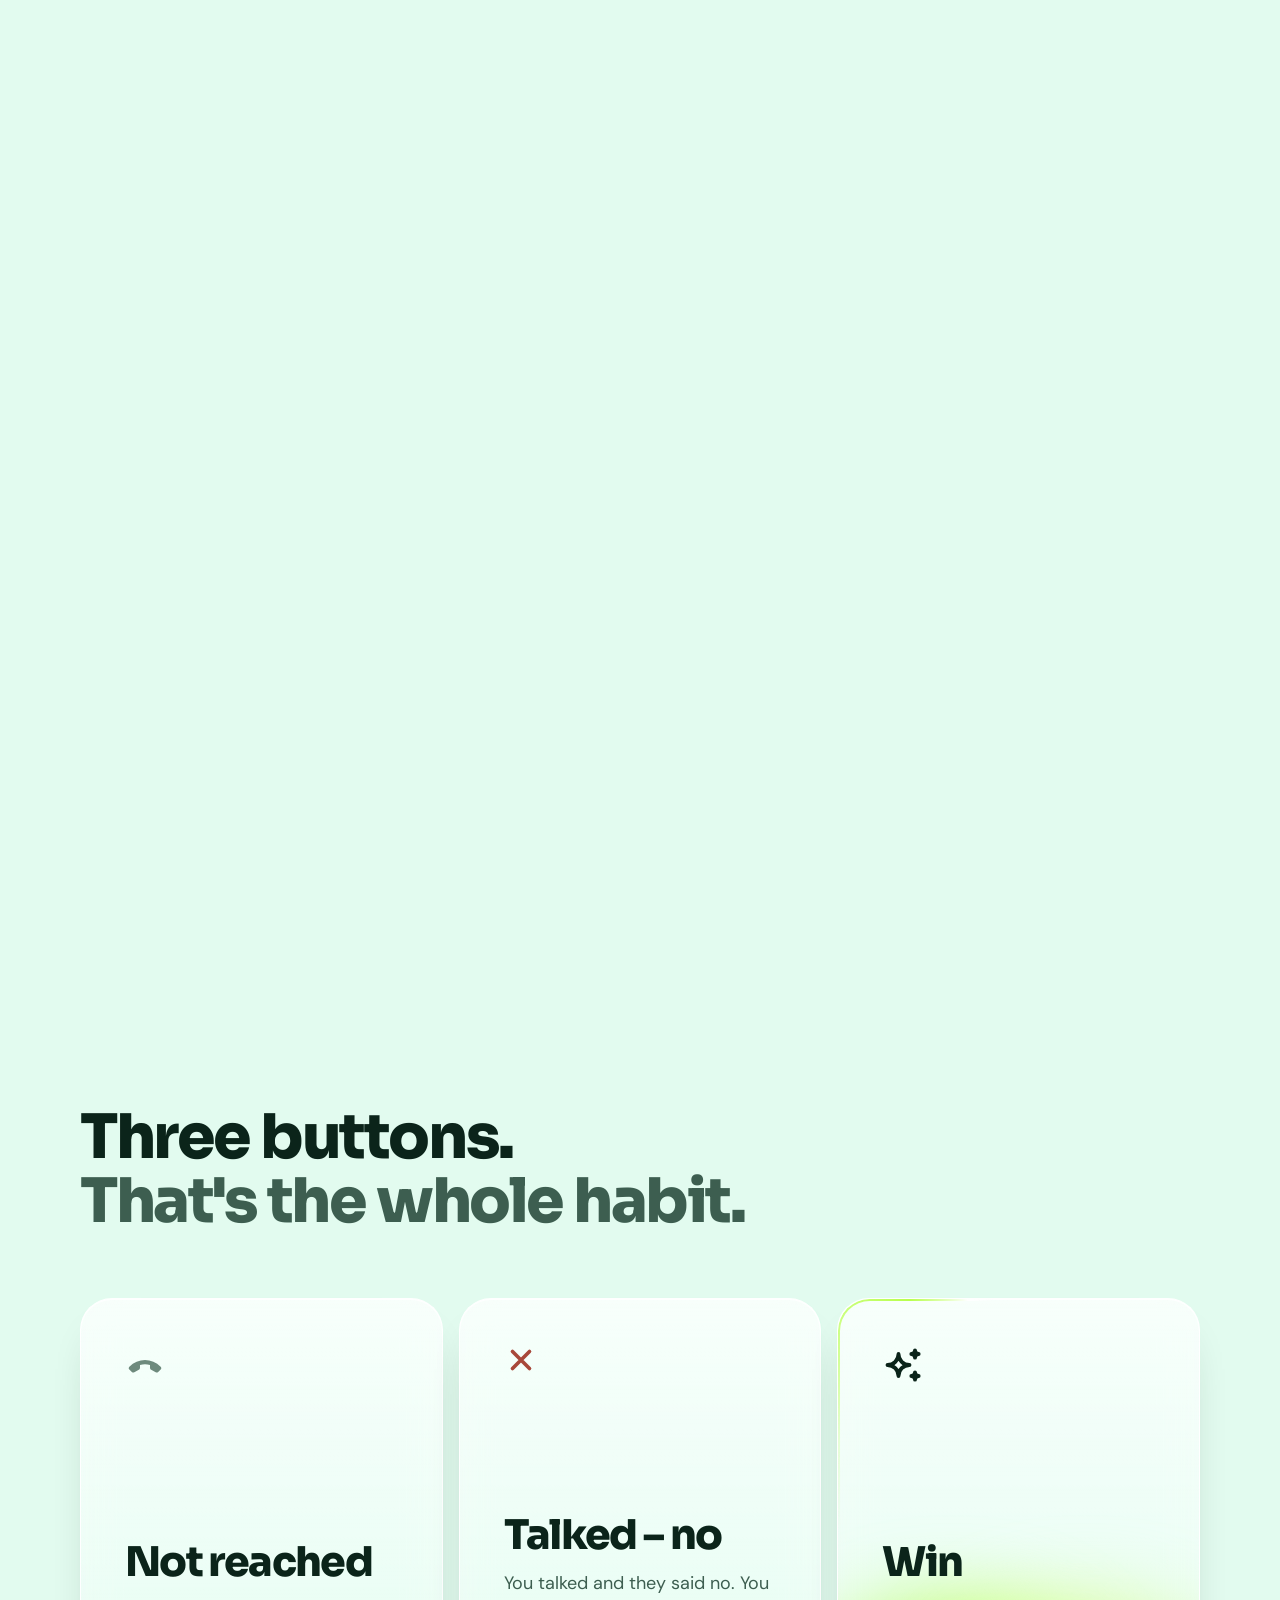
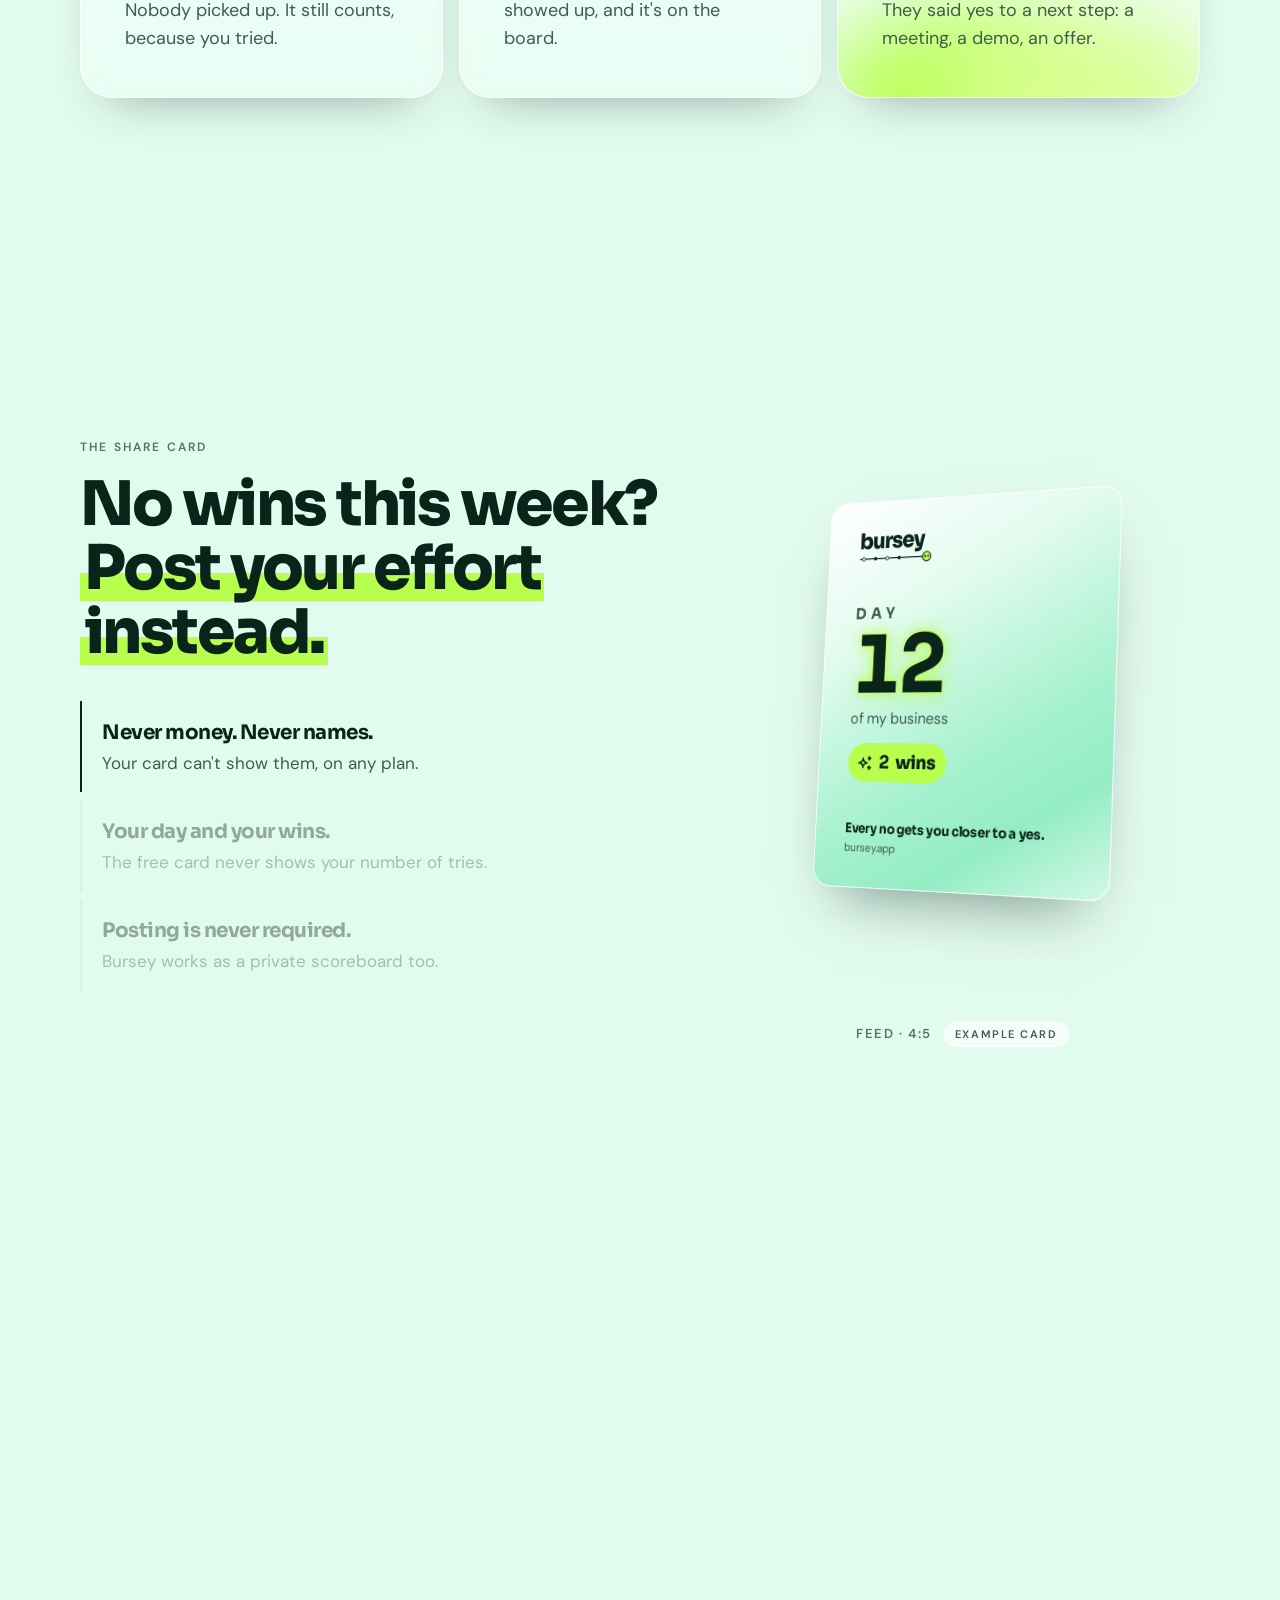
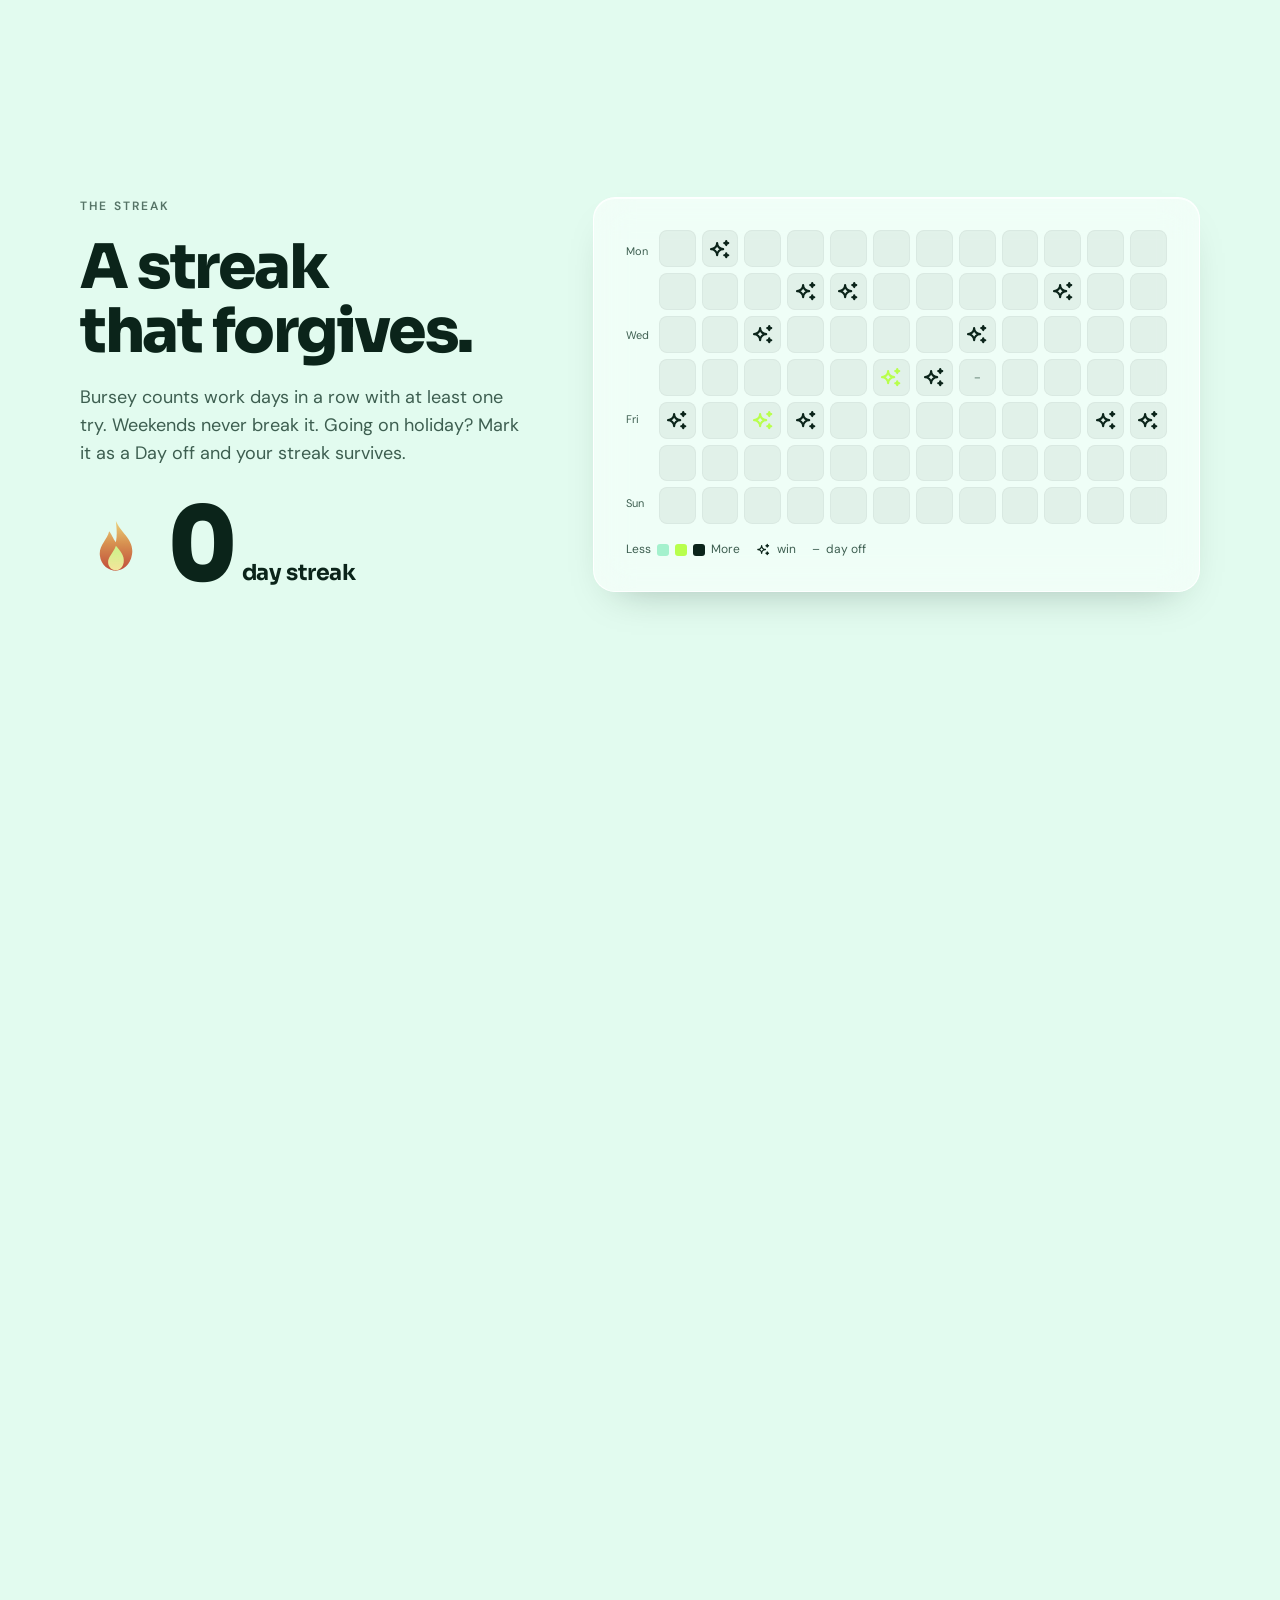
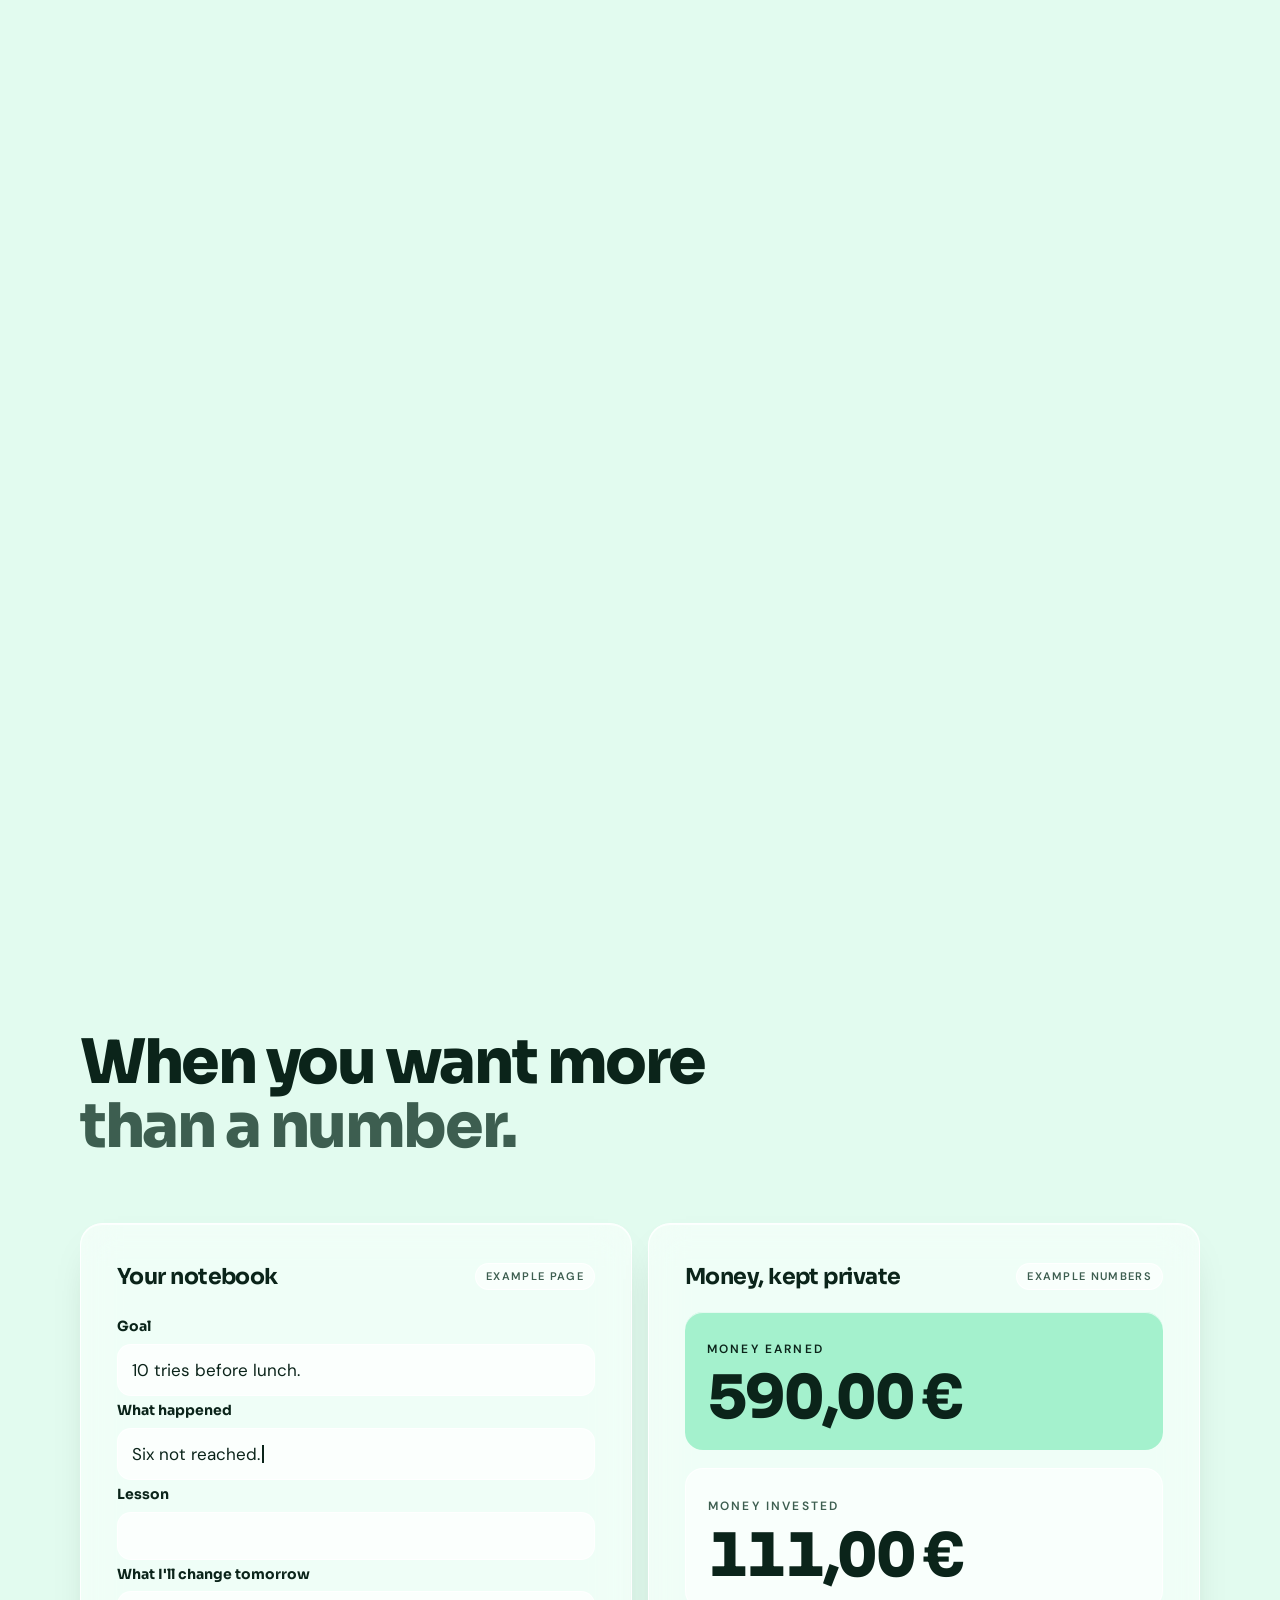
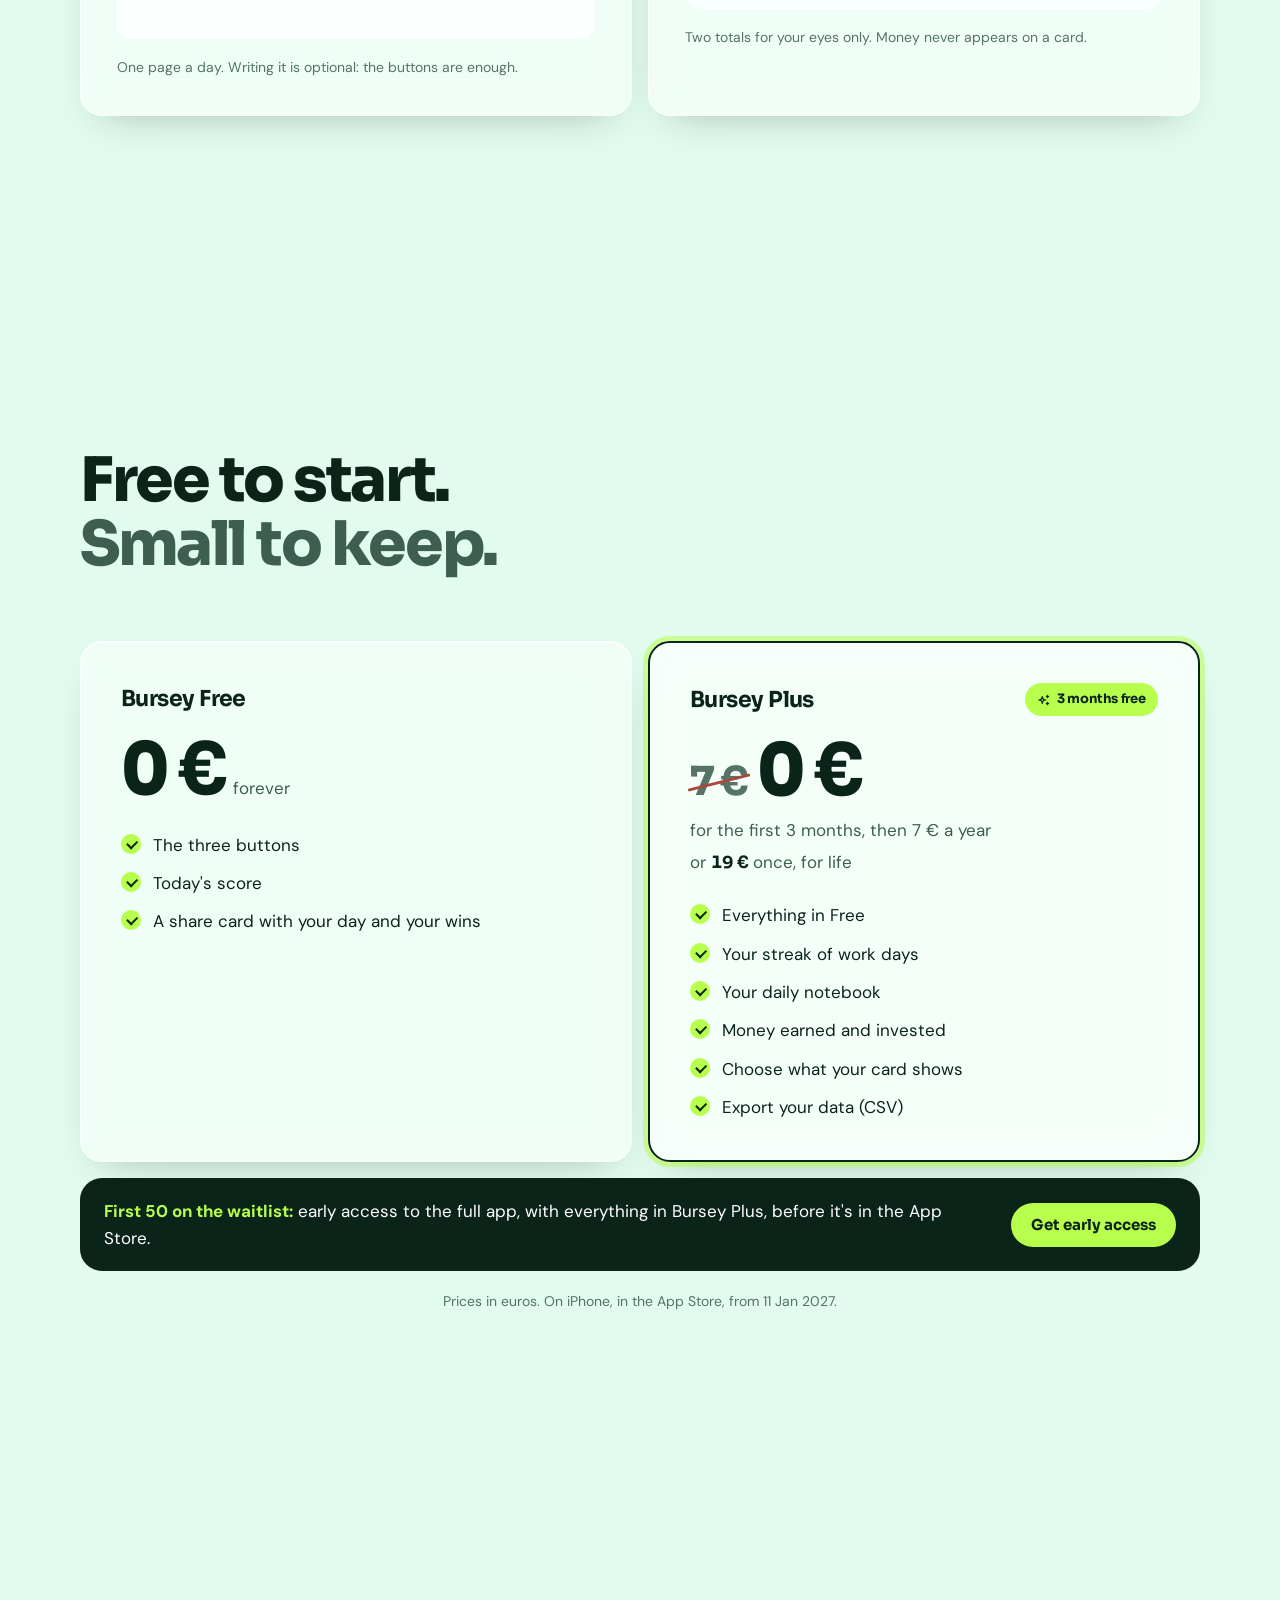
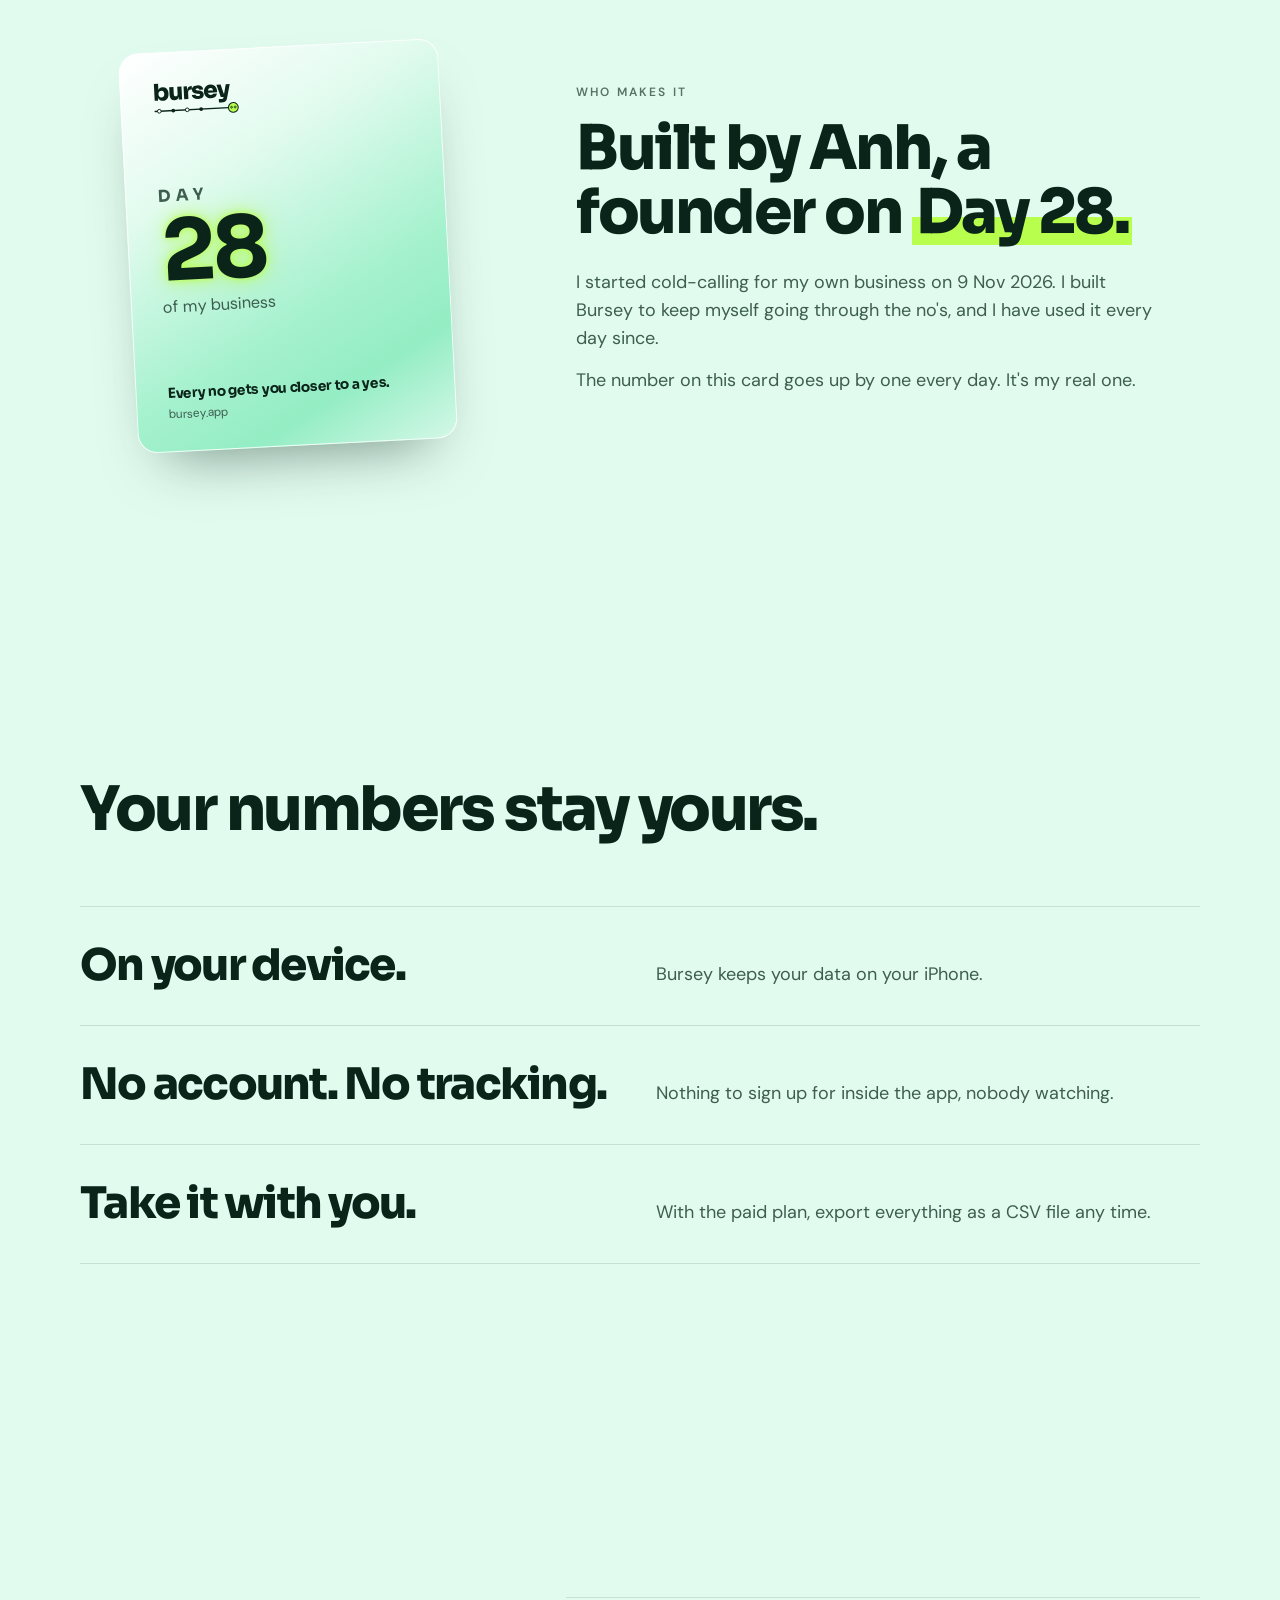
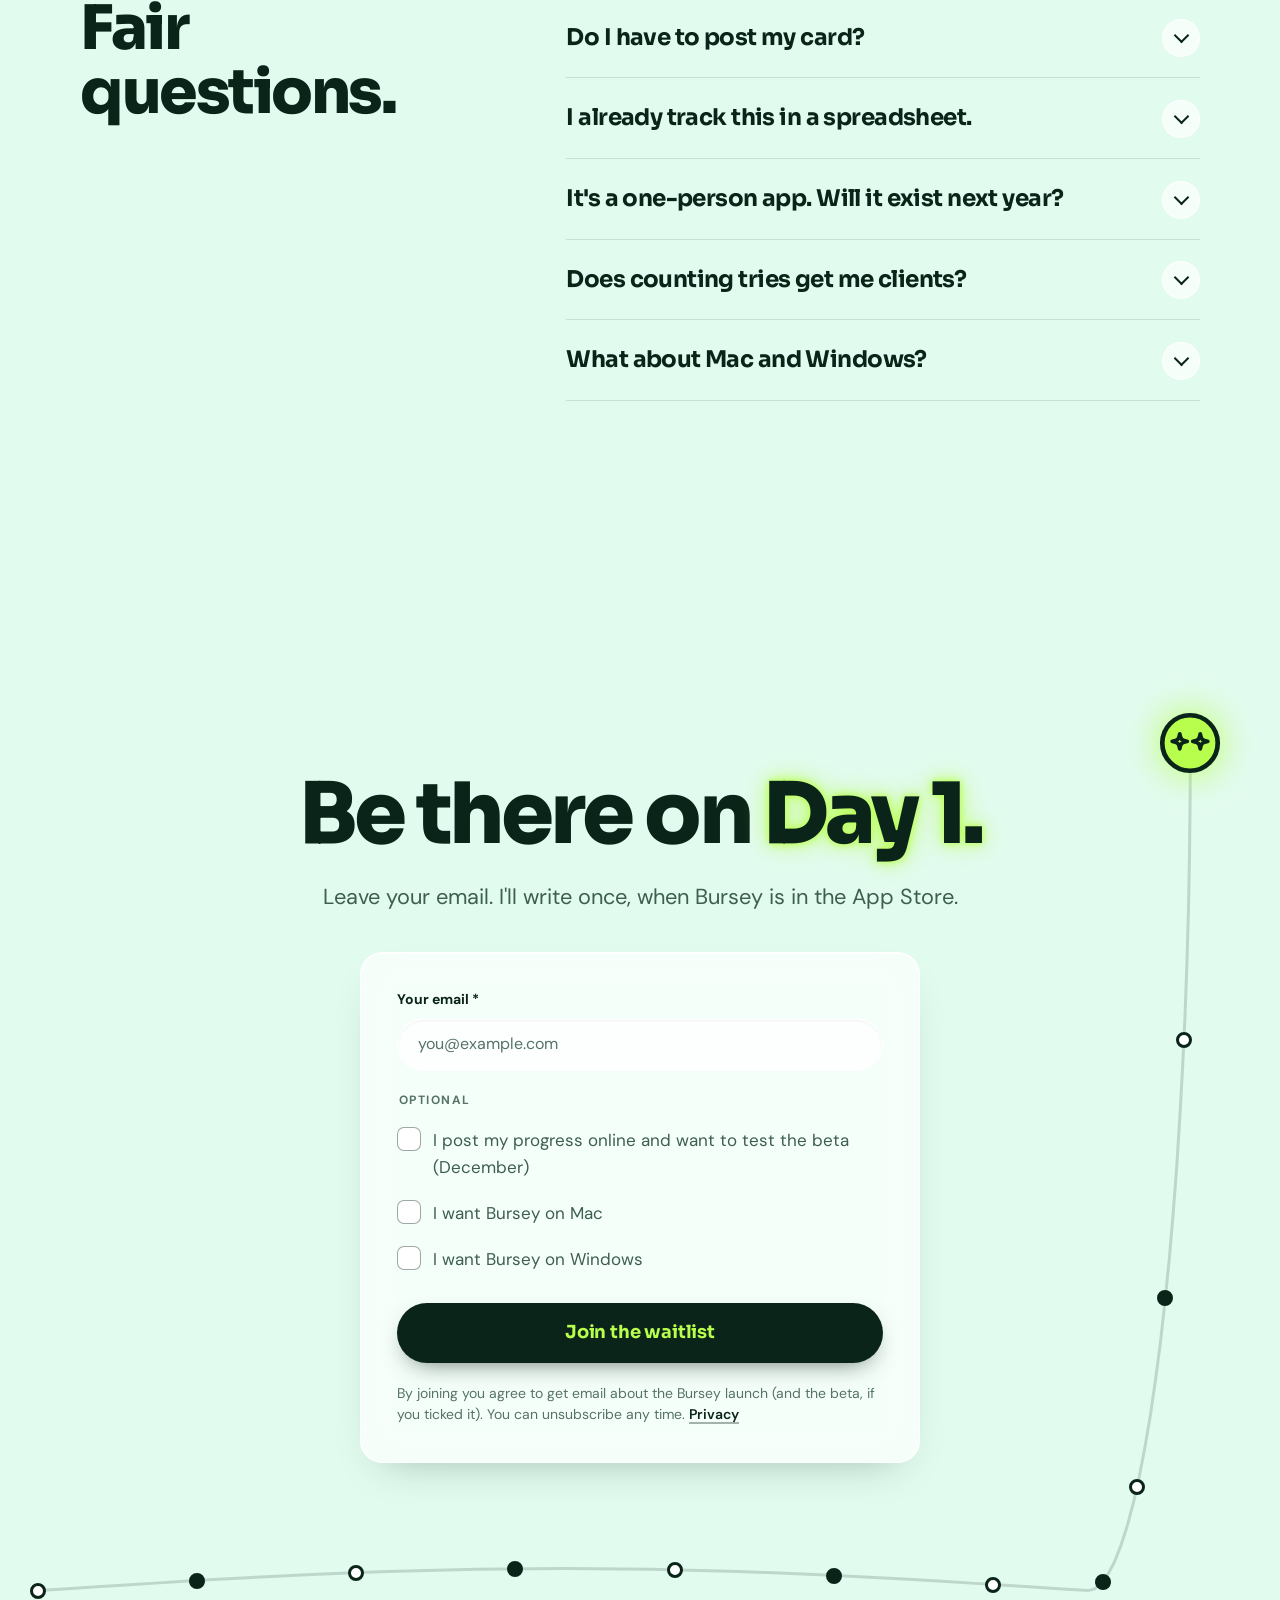
==== commit 855777ec: "Update site Co-Authored-By: Claude Opus 5.5 <noreply@anthropic.com>" ====
--- a/index.html
+++ b/index.html
@@ -12,7 +12,7 @@
 <link rel="apple-touch-icon" href="img/apple-touch-icon.png">
 <link rel="preload" href="fonts/DMSans.ttf" as="font" type="font/ttf" crossorigin>
 <link rel="preload" href="fonts/Sora.ttf" as="font" type="font/ttf" crossorigin>
-<link rel="stylesheet" href="css/style.css?v=1795219165">
+<link rel="stylesheet" href="css/style.css?v=1795219252">
 </head>
 <body>
 <a class="skip" href="#main">Skip to content</a>
@@ -411,6 +411,6 @@
 <script src="js/vendor/gsap.min.js"></script>
 <script src="js/vendor/ScrollTrigger.min.js"></script>
 <script src="js/vendor/lenis.min.js"></script>
-<script src="js/main.js?v=1795219165"></script>
+<script src="js/main.js?v=1795219252"></script>
 </body>
 </html>
--- a/css/style.css
+++ b/css/style.css
@@ -52,7 +52,7 @@
 }
 
 * { box-sizing: border-box; }
-html { background: #E2FBEF; -webkit-text-size-adjust: 100%; }
+html { background: #E2FBEF; -webkit-text-size-adjust: 100%; touch-action: manipulation; } /* no double-tap delay: quick taps on the demo all count; pinch zoom still works */
 body {
   margin: 0; color: var(--ink); background: var(--bg) fixed; background-color: #E2FBEF;
   font: 400 17px/1.55 "DM Sans", system-ui, -apple-system, sans-serif;
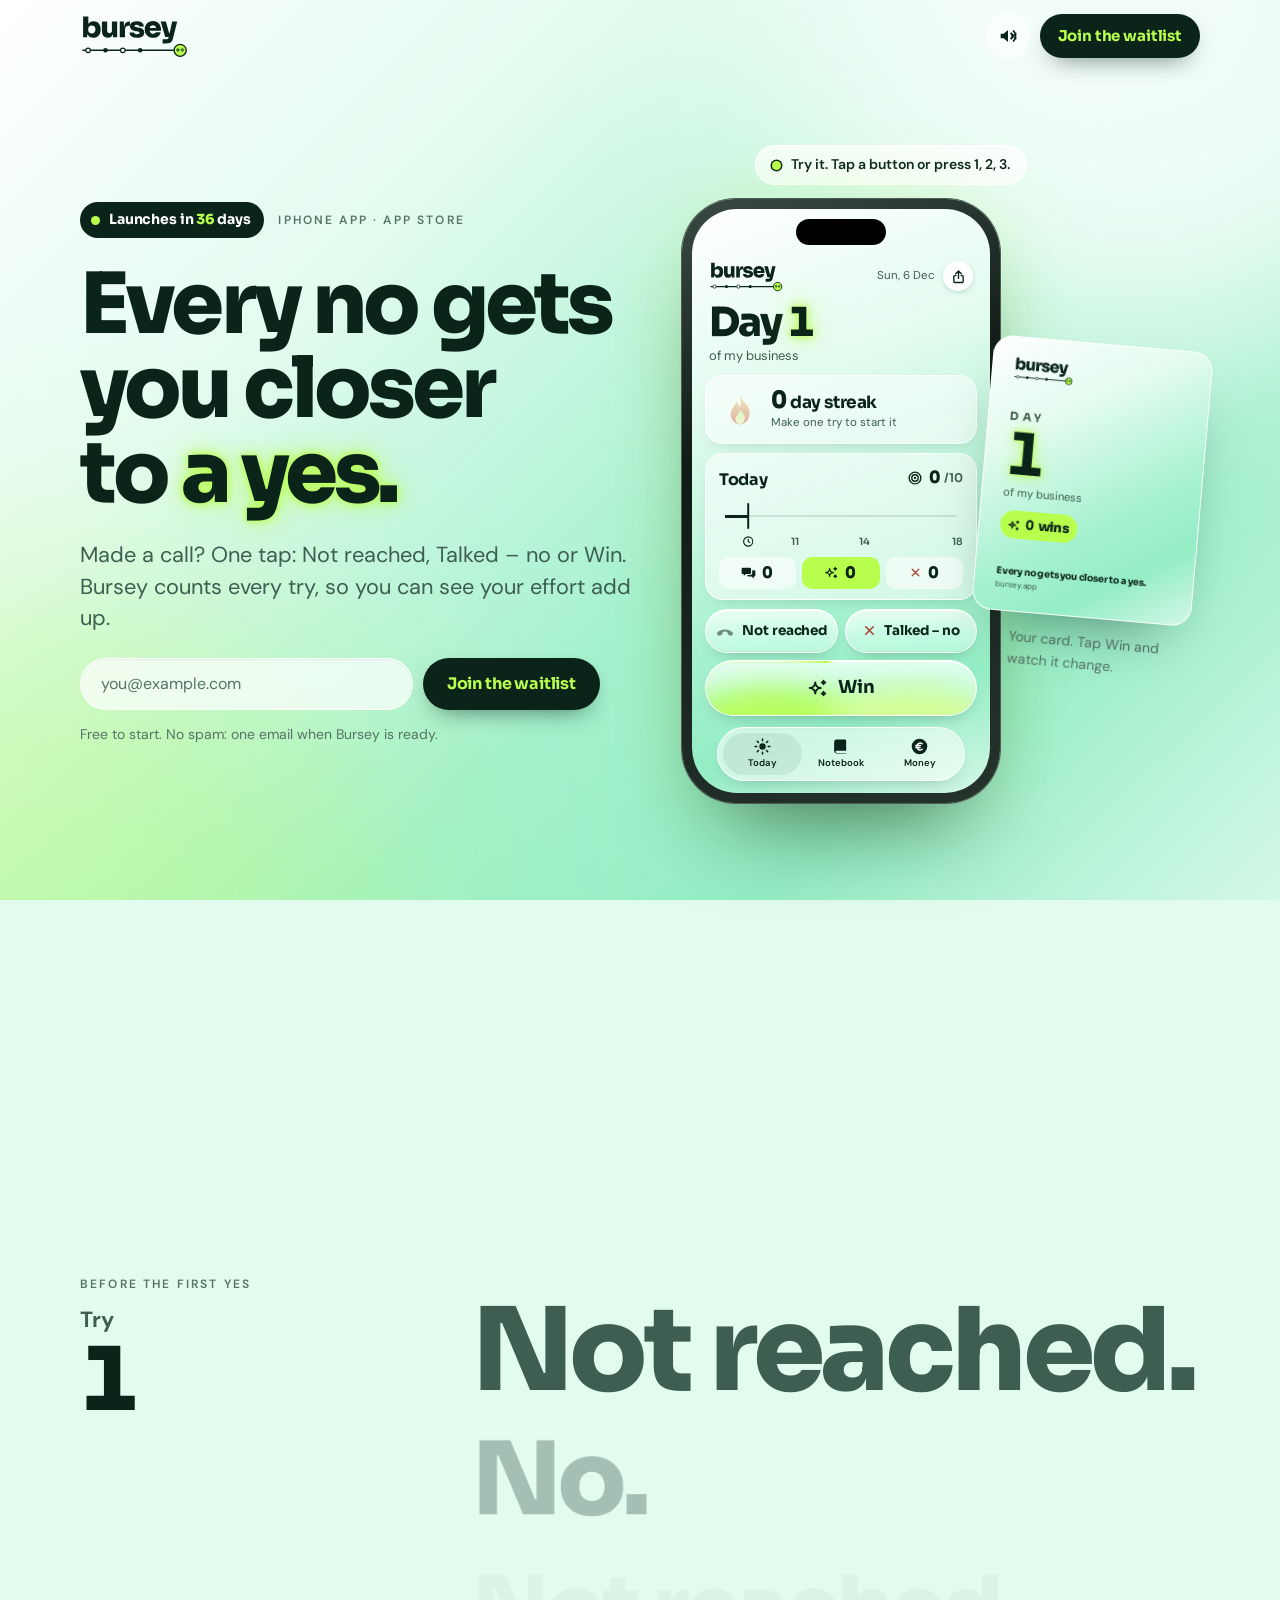
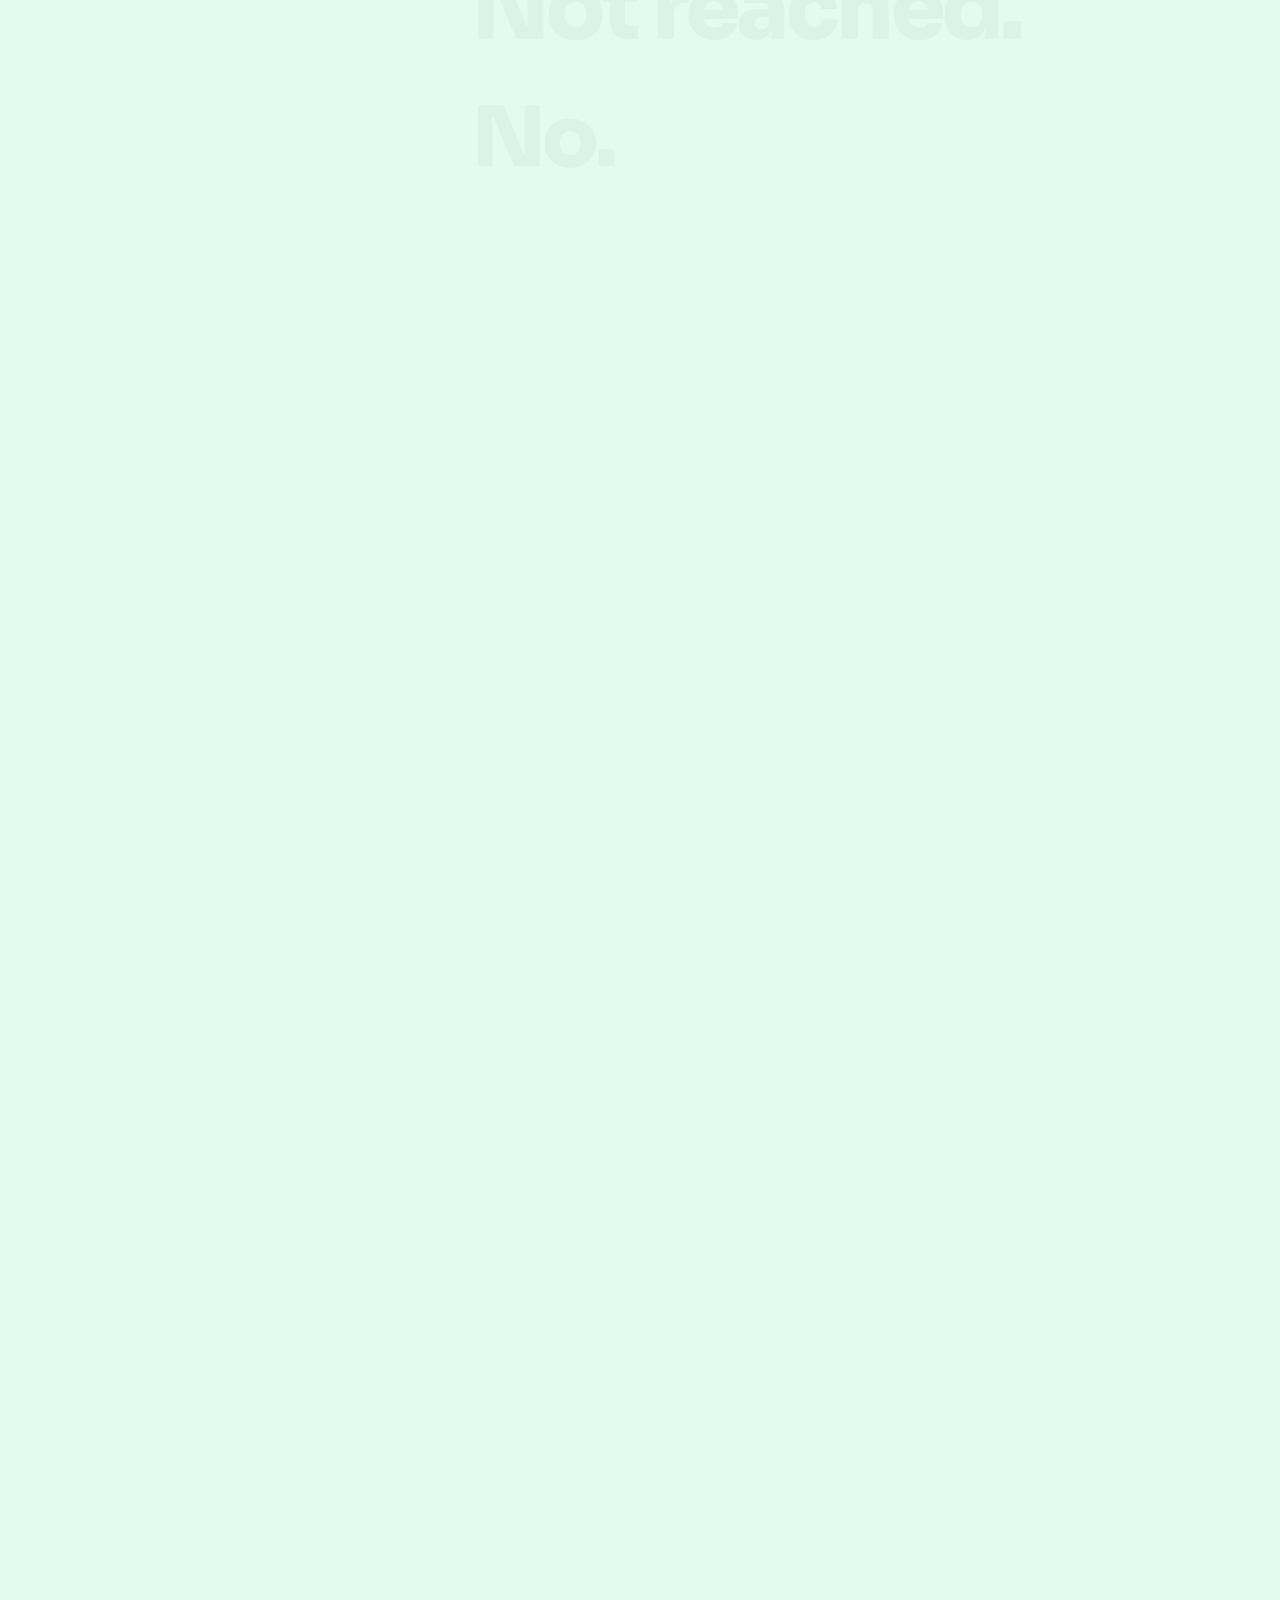
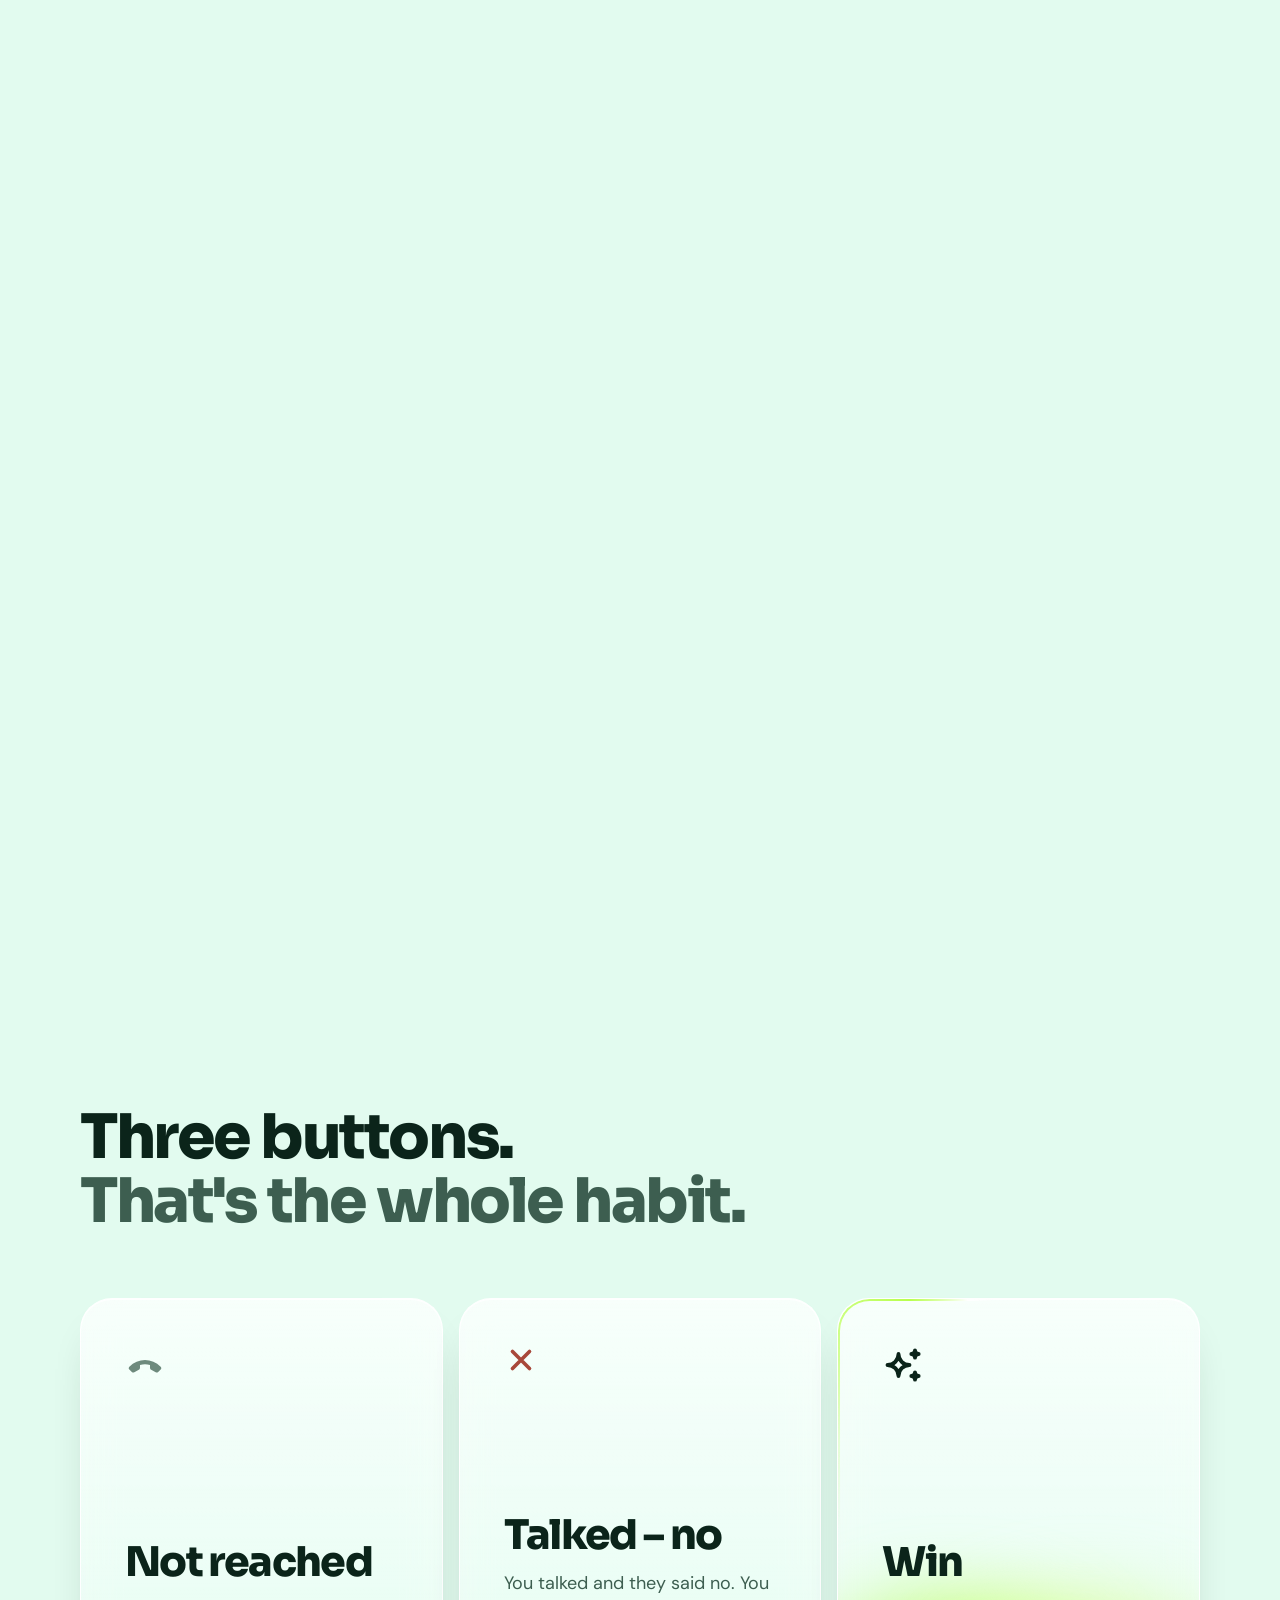
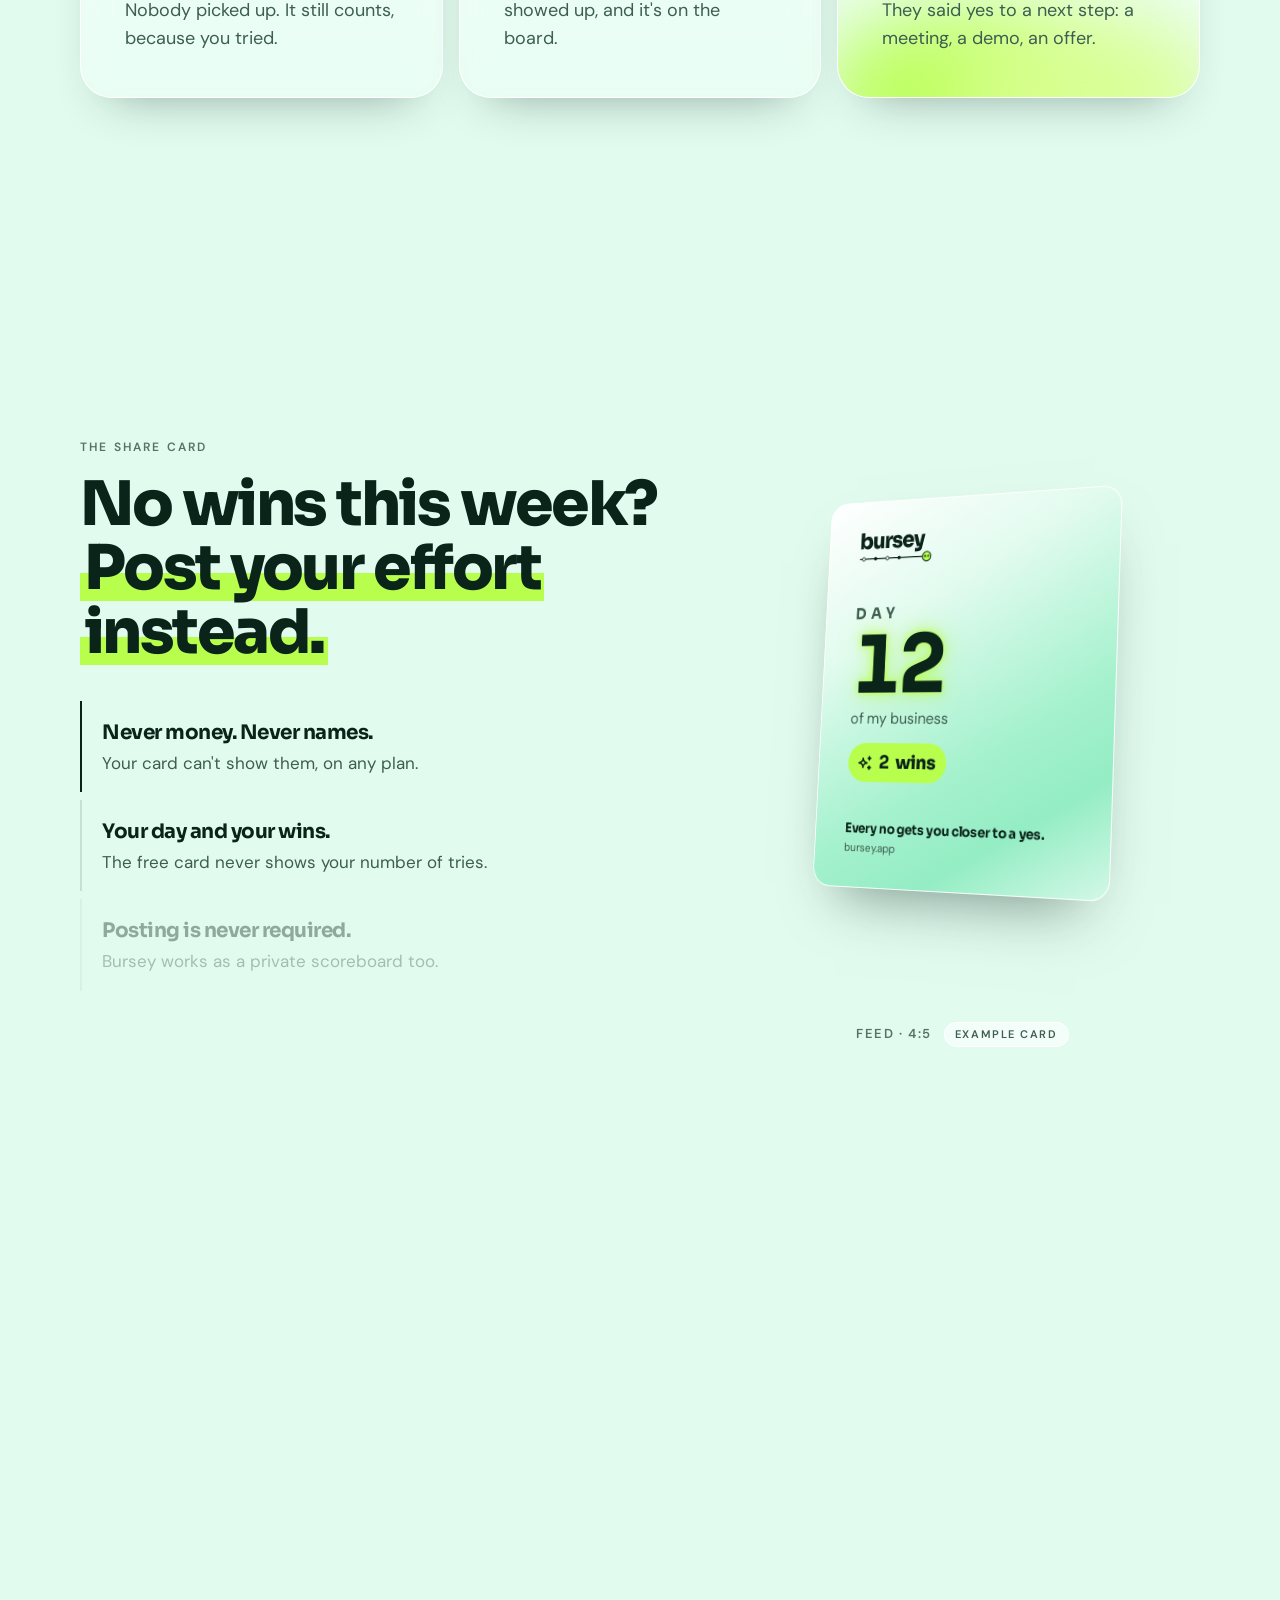
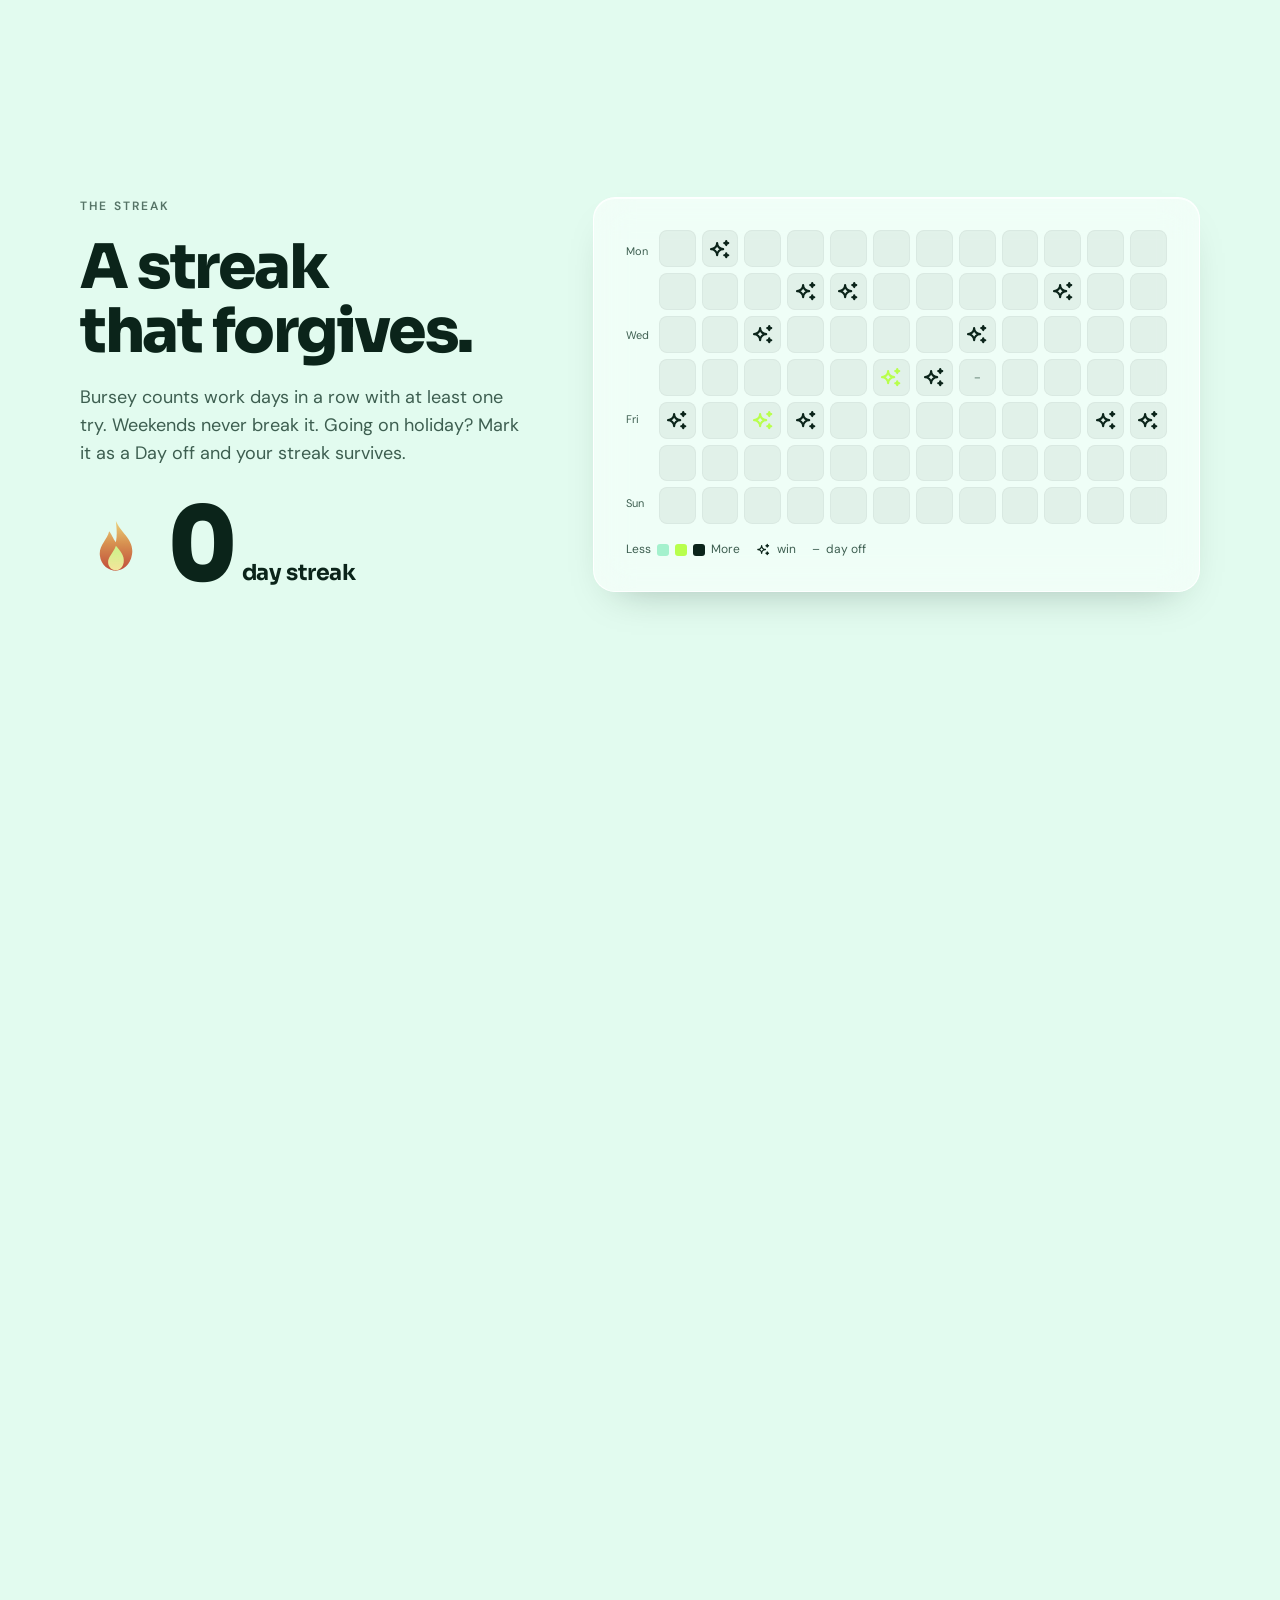
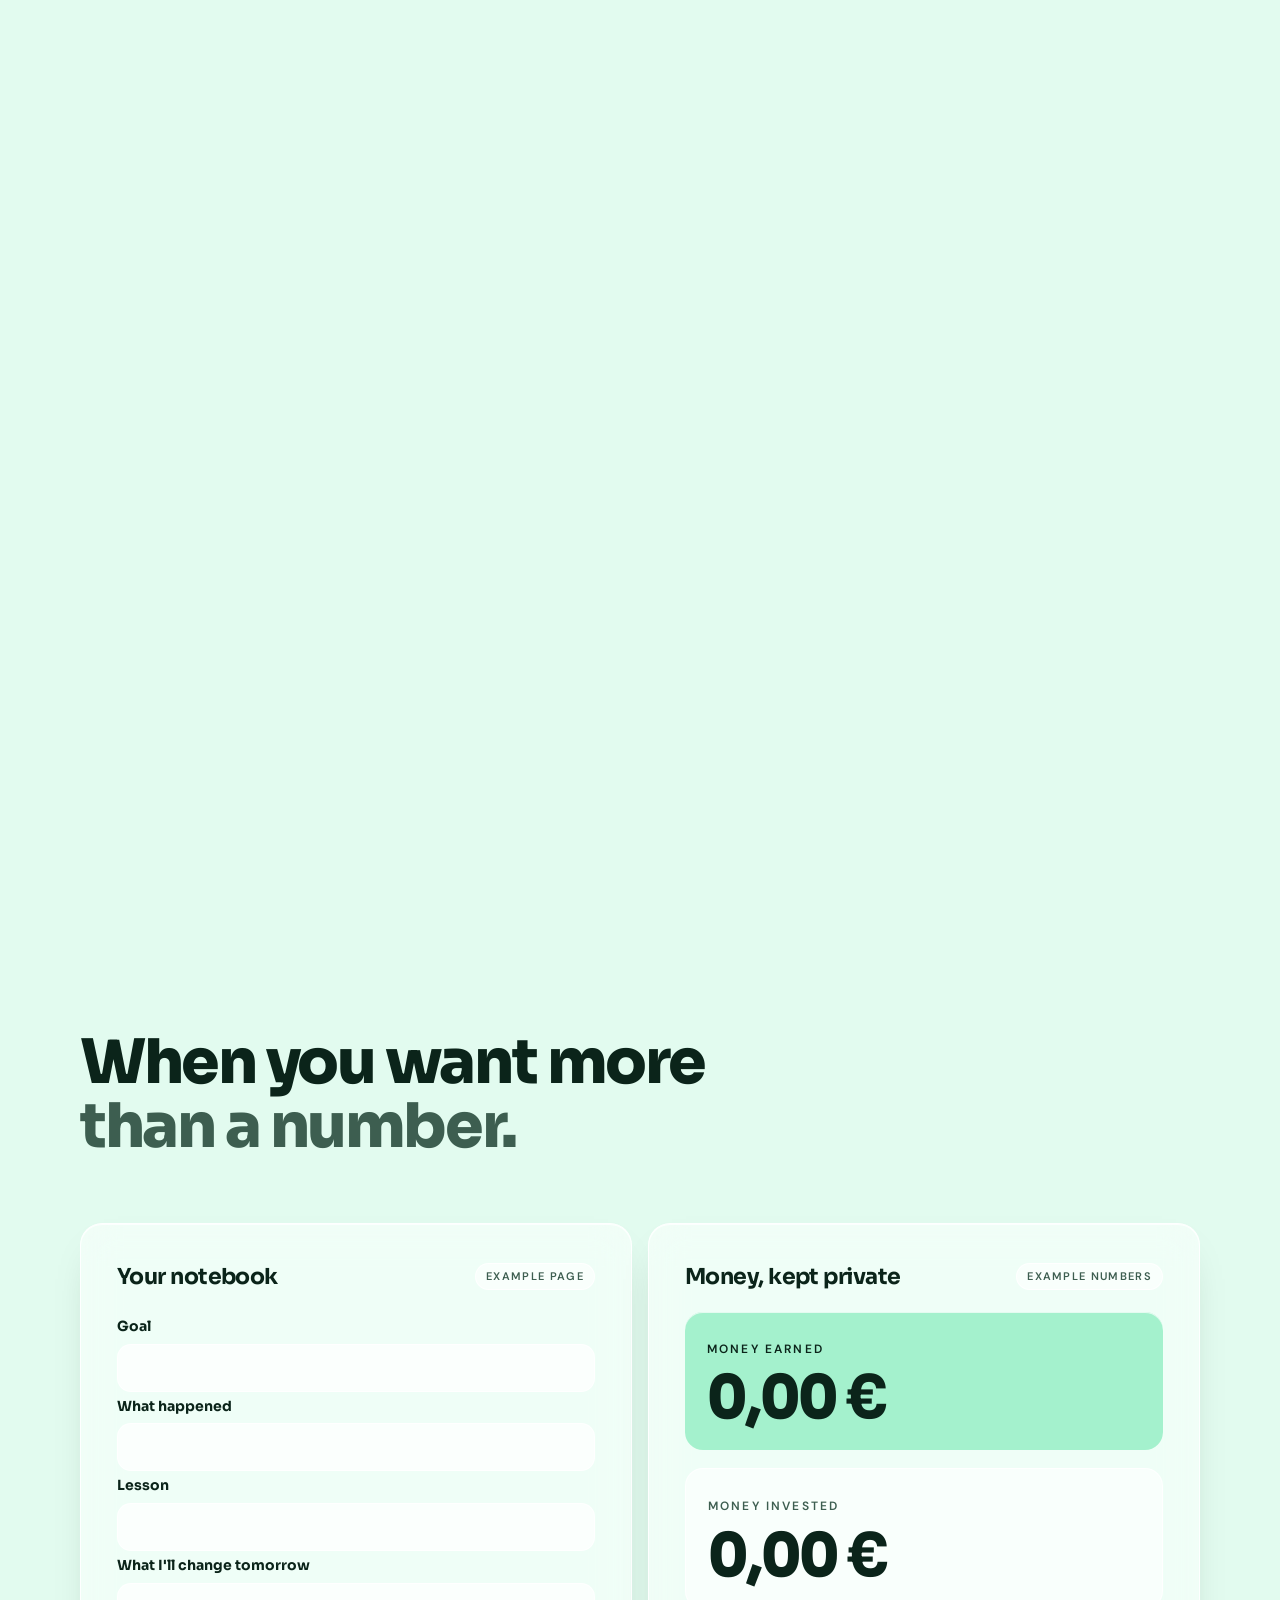
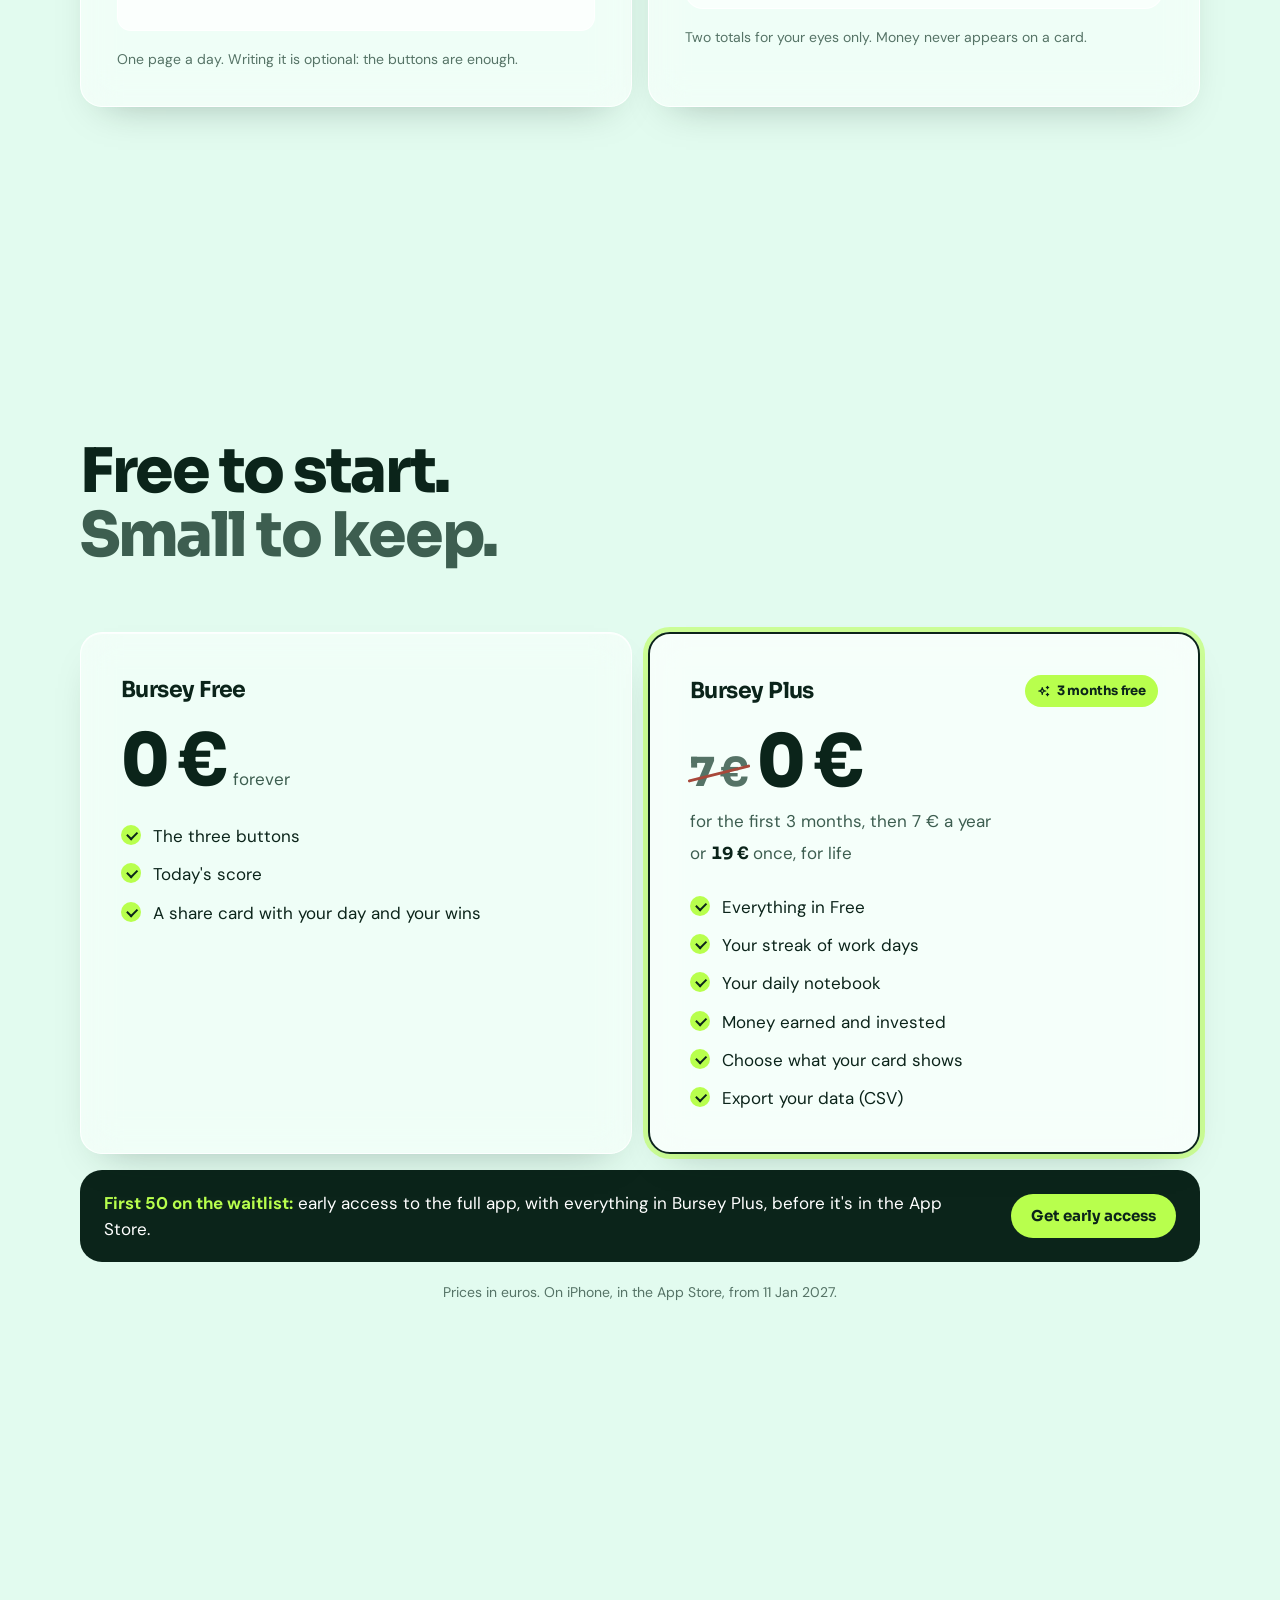
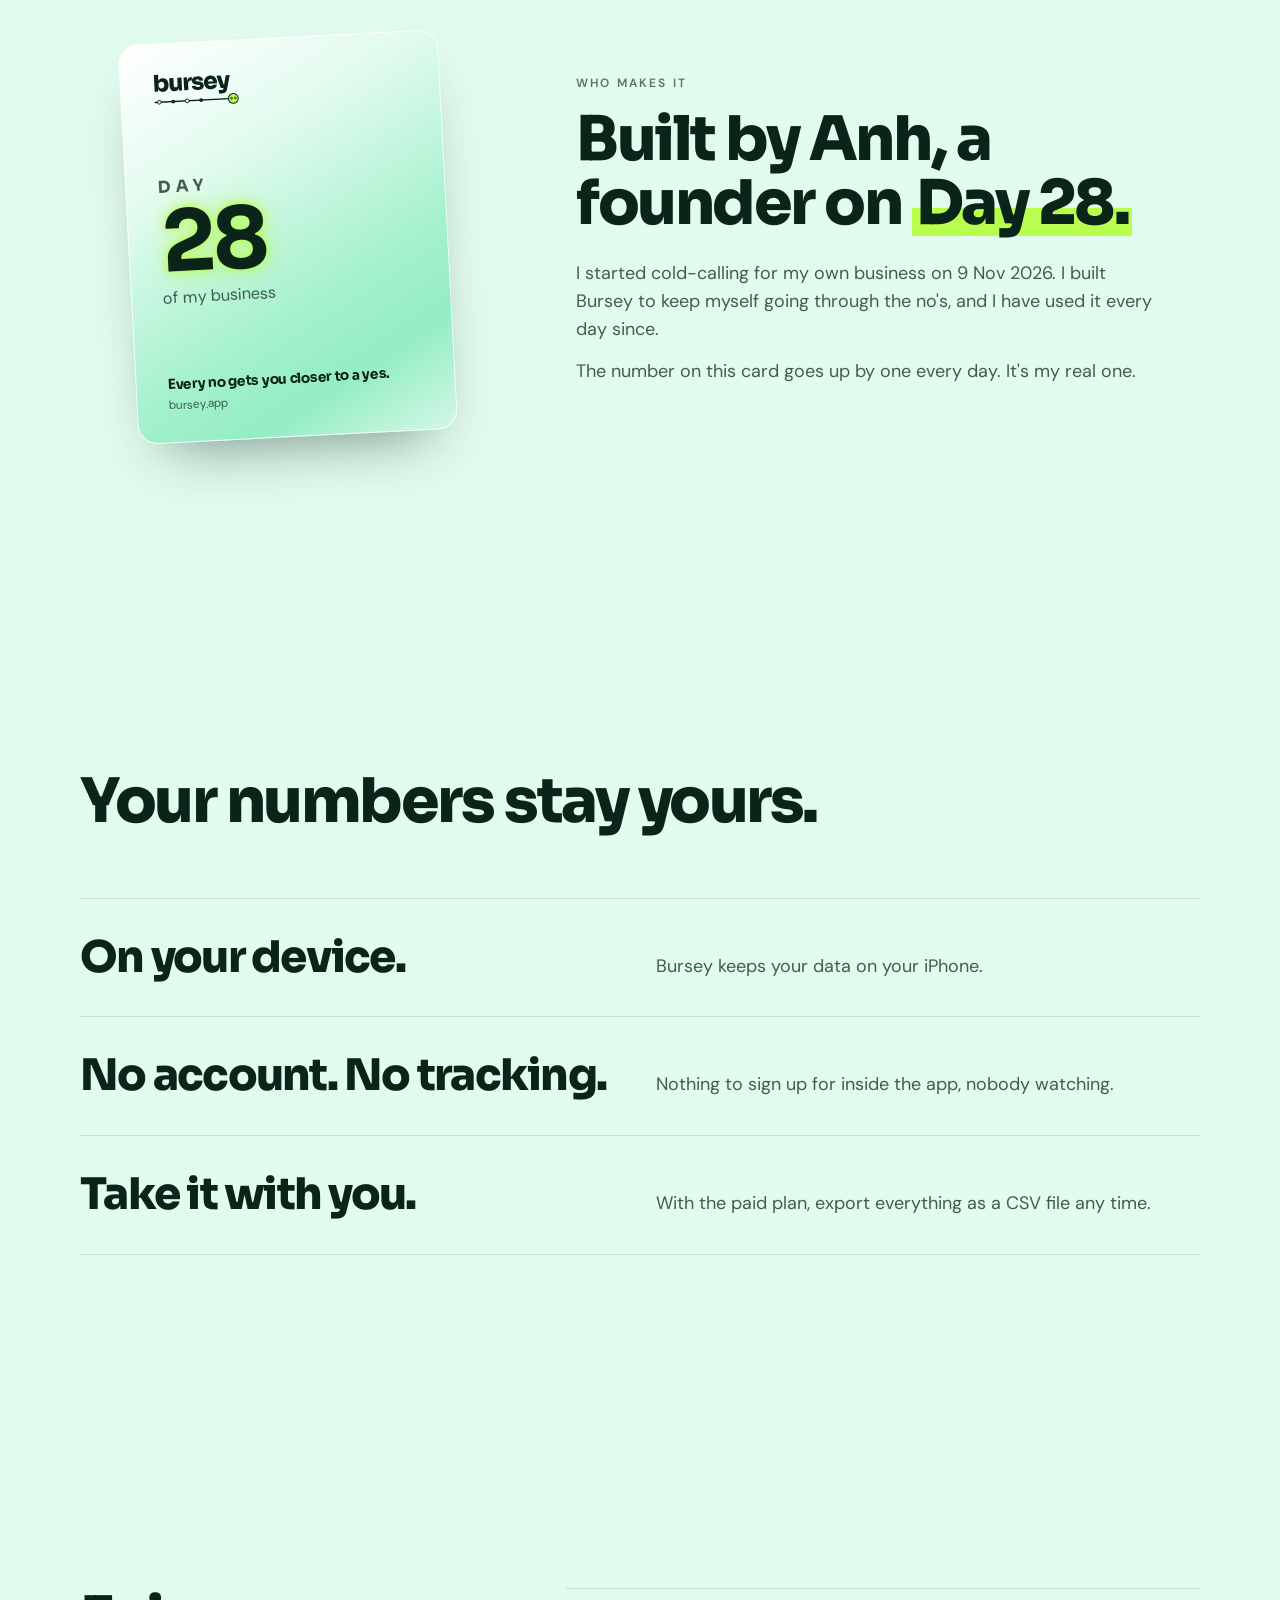
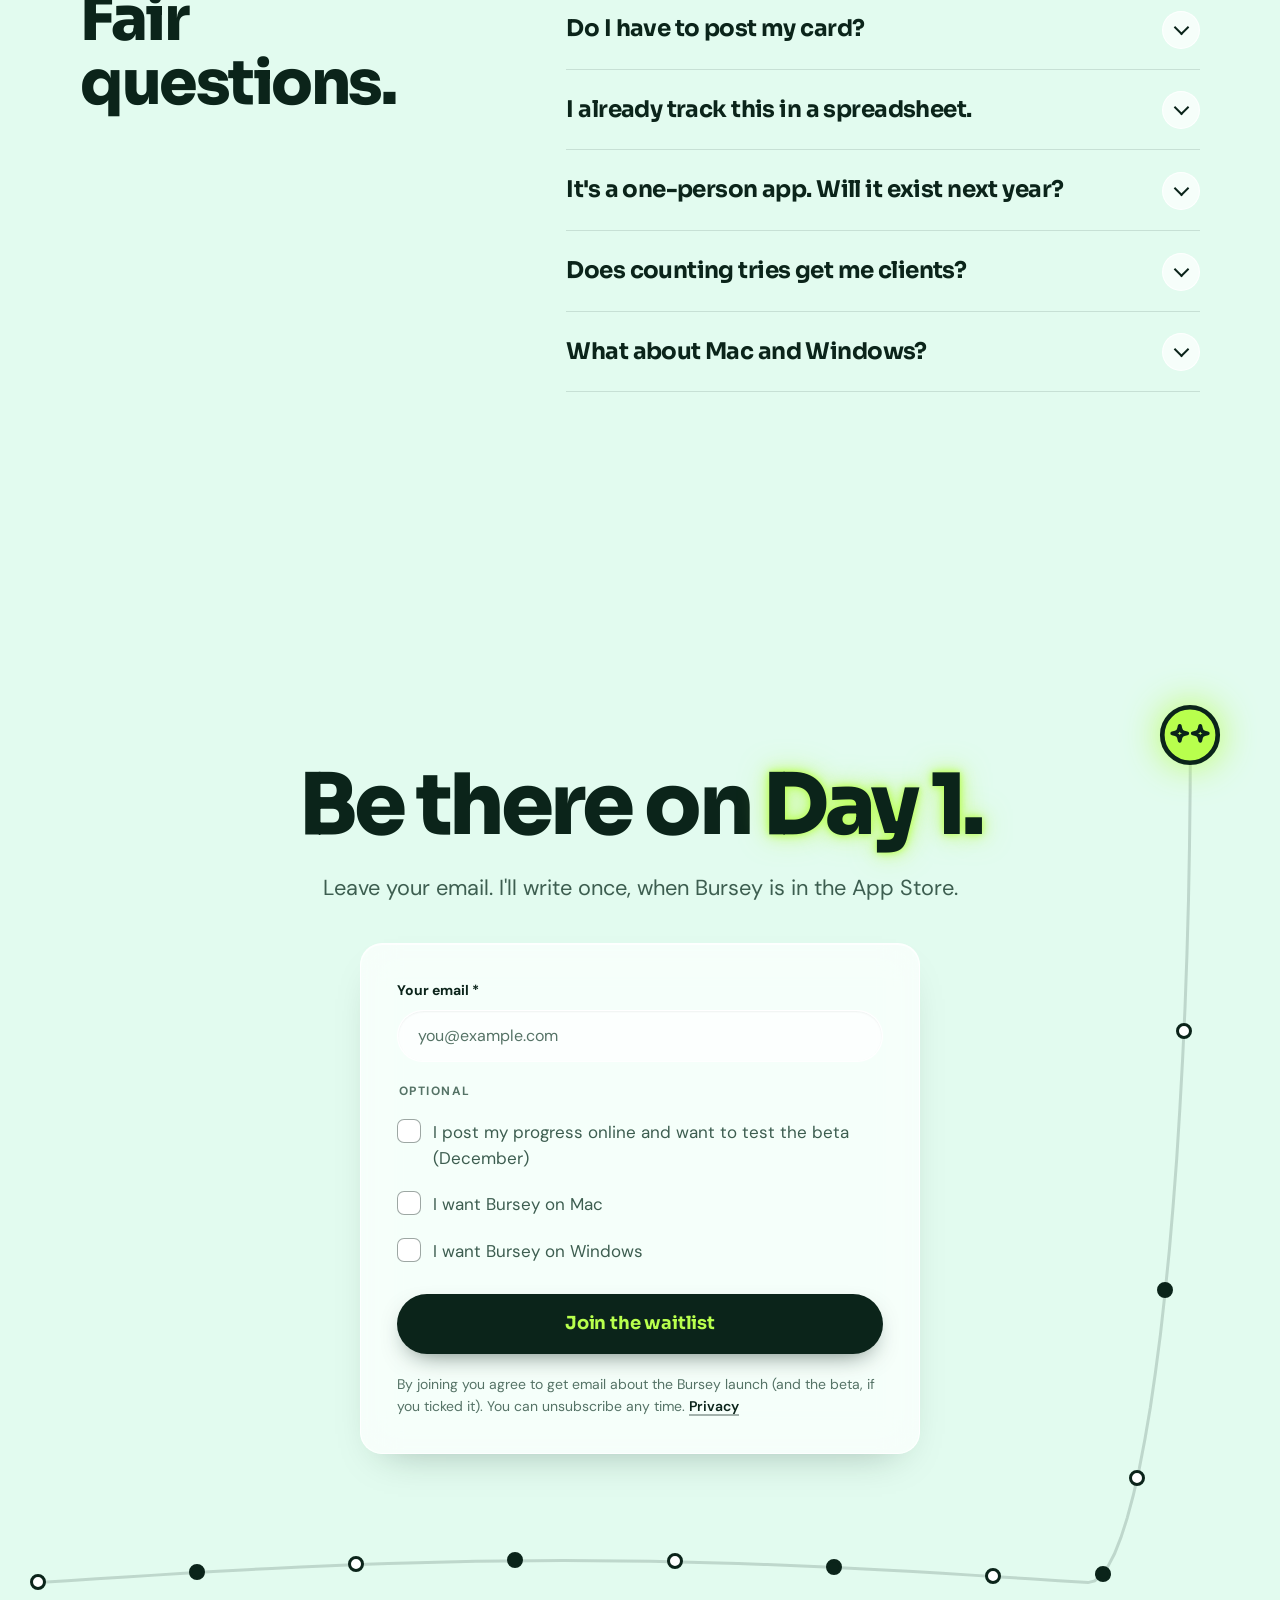
==== commit aa5588c9: "Update site Co-Authored-By: Claude Opus 5.5 <noreply@anthropic.com>" ====
--- a/index.html
+++ b/index.html
@@ -12,7 +12,7 @@
 <link rel="apple-touch-icon" href="img/apple-touch-icon.png">
 <link rel="preload" href="fonts/DMSans.ttf" as="font" type="font/ttf" crossorigin>
 <link rel="preload" href="fonts/Sora.ttf" as="font" type="font/ttf" crossorigin>
-<link rel="stylesheet" href="css/style.css?v=1795219252">
+<link rel="stylesheet" href="css/style.css?v=1795219319">
 </head>
 <body>
 <a class="skip" href="#main">Skip to content</a>
@@ -411,6 +411,6 @@
 <script src="js/vendor/gsap.min.js"></script>
 <script src="js/vendor/ScrollTrigger.min.js"></script>
 <script src="js/vendor/lenis.min.js"></script>
-<script src="js/main.js?v=1795219252"></script>
+<script src="js/main.js?v=1795219319"></script>
 </body>
 </html>
